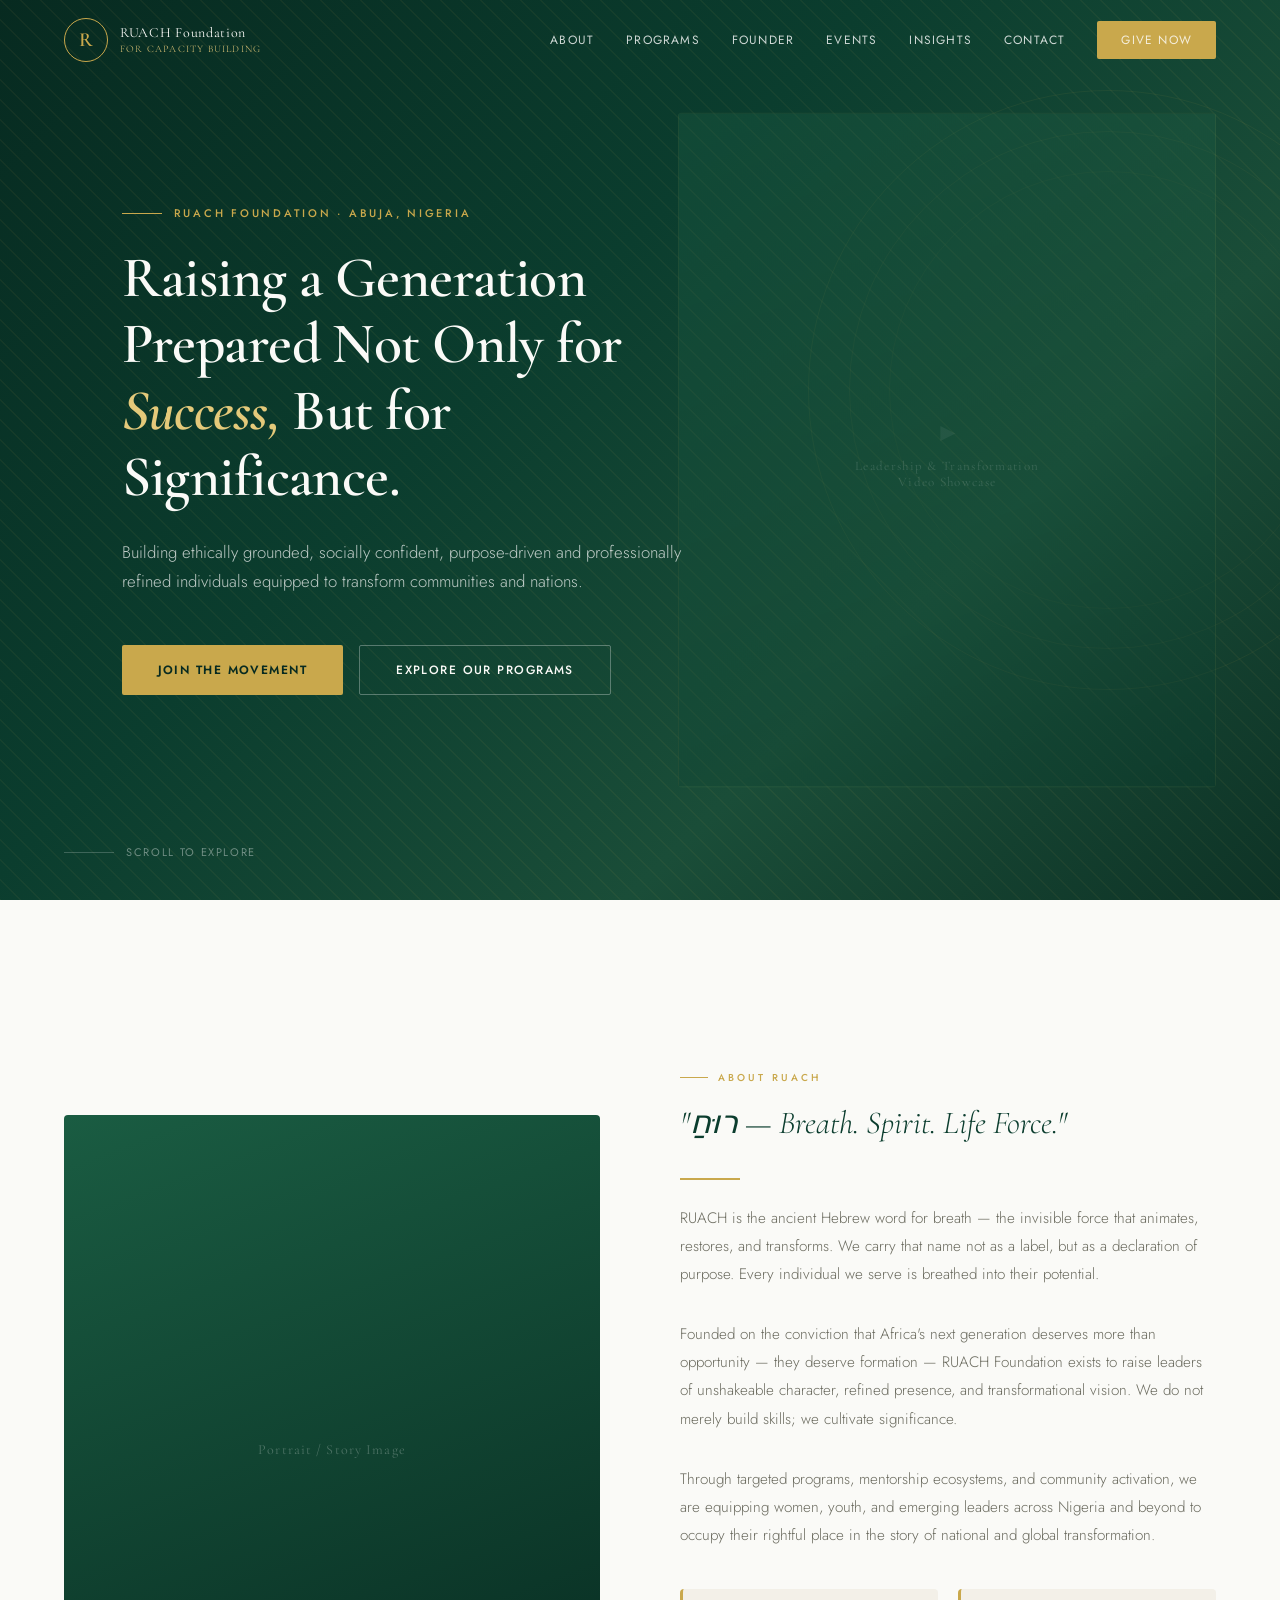
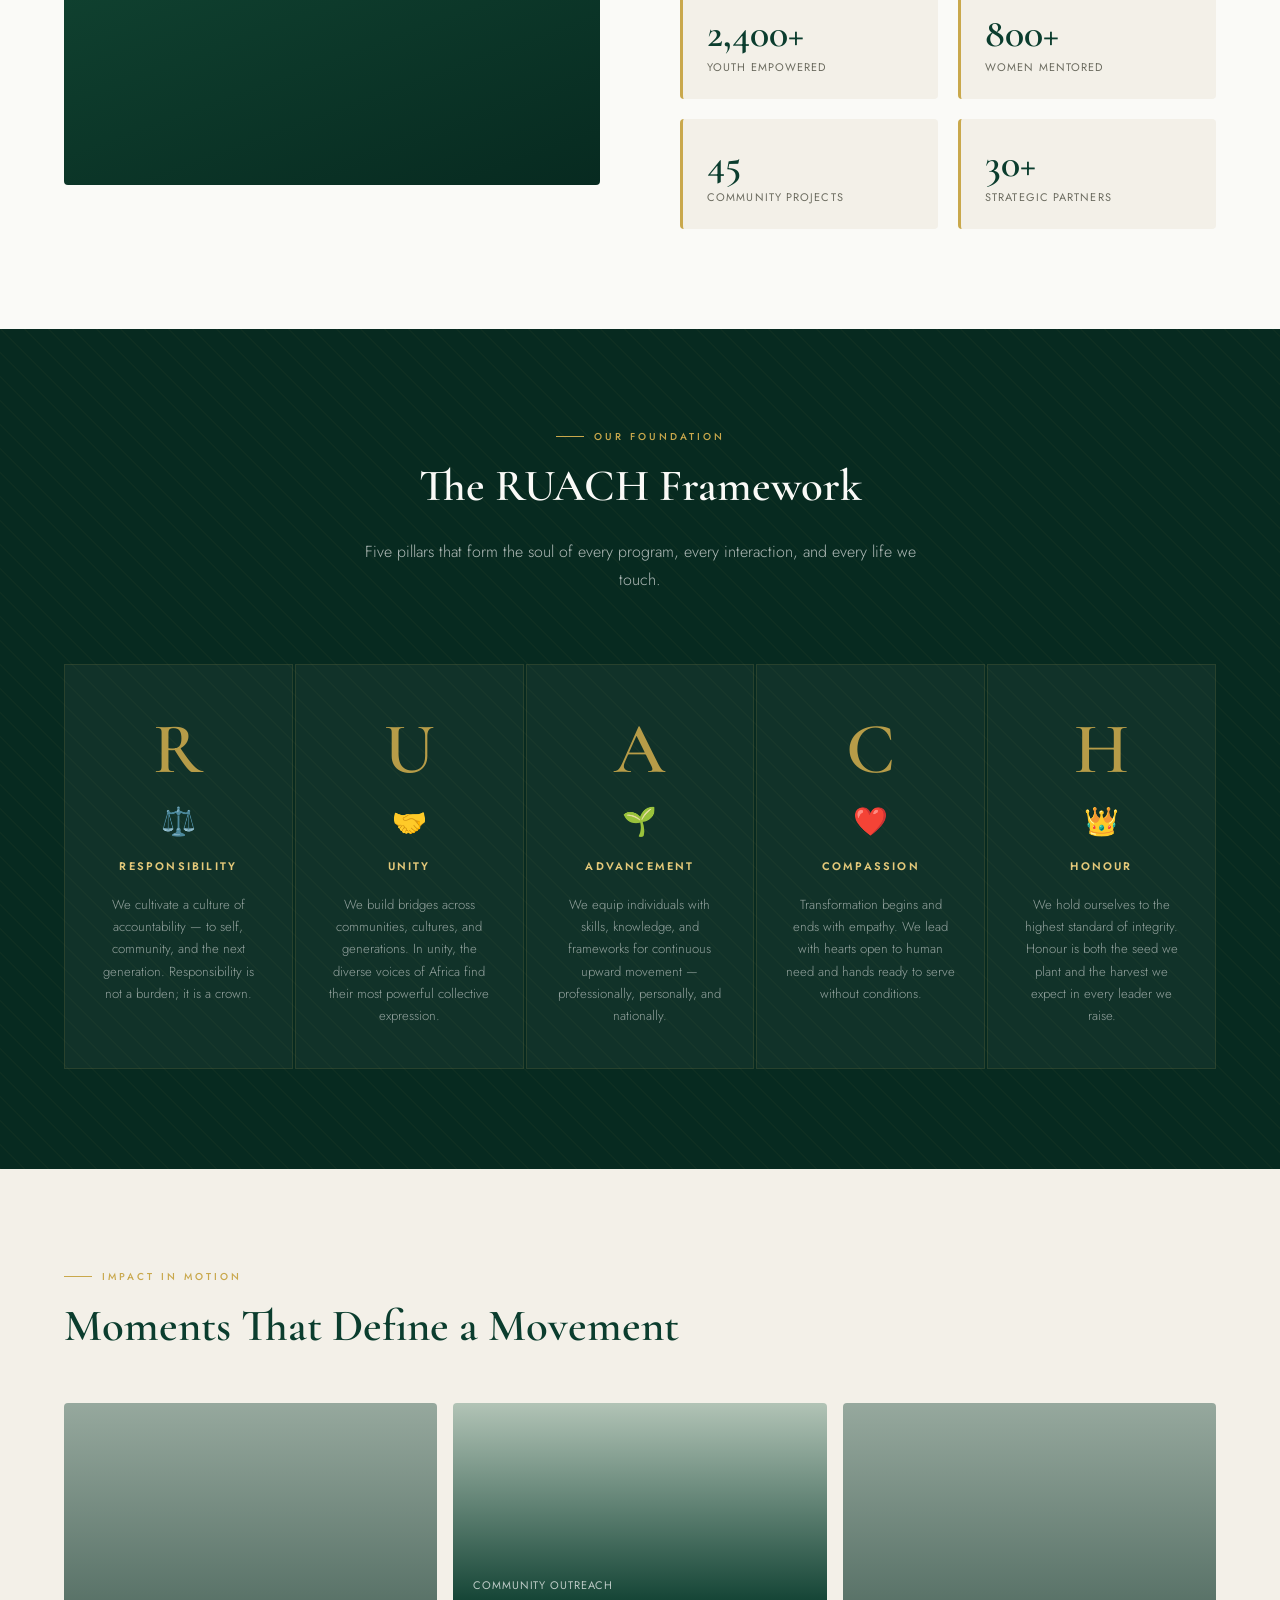
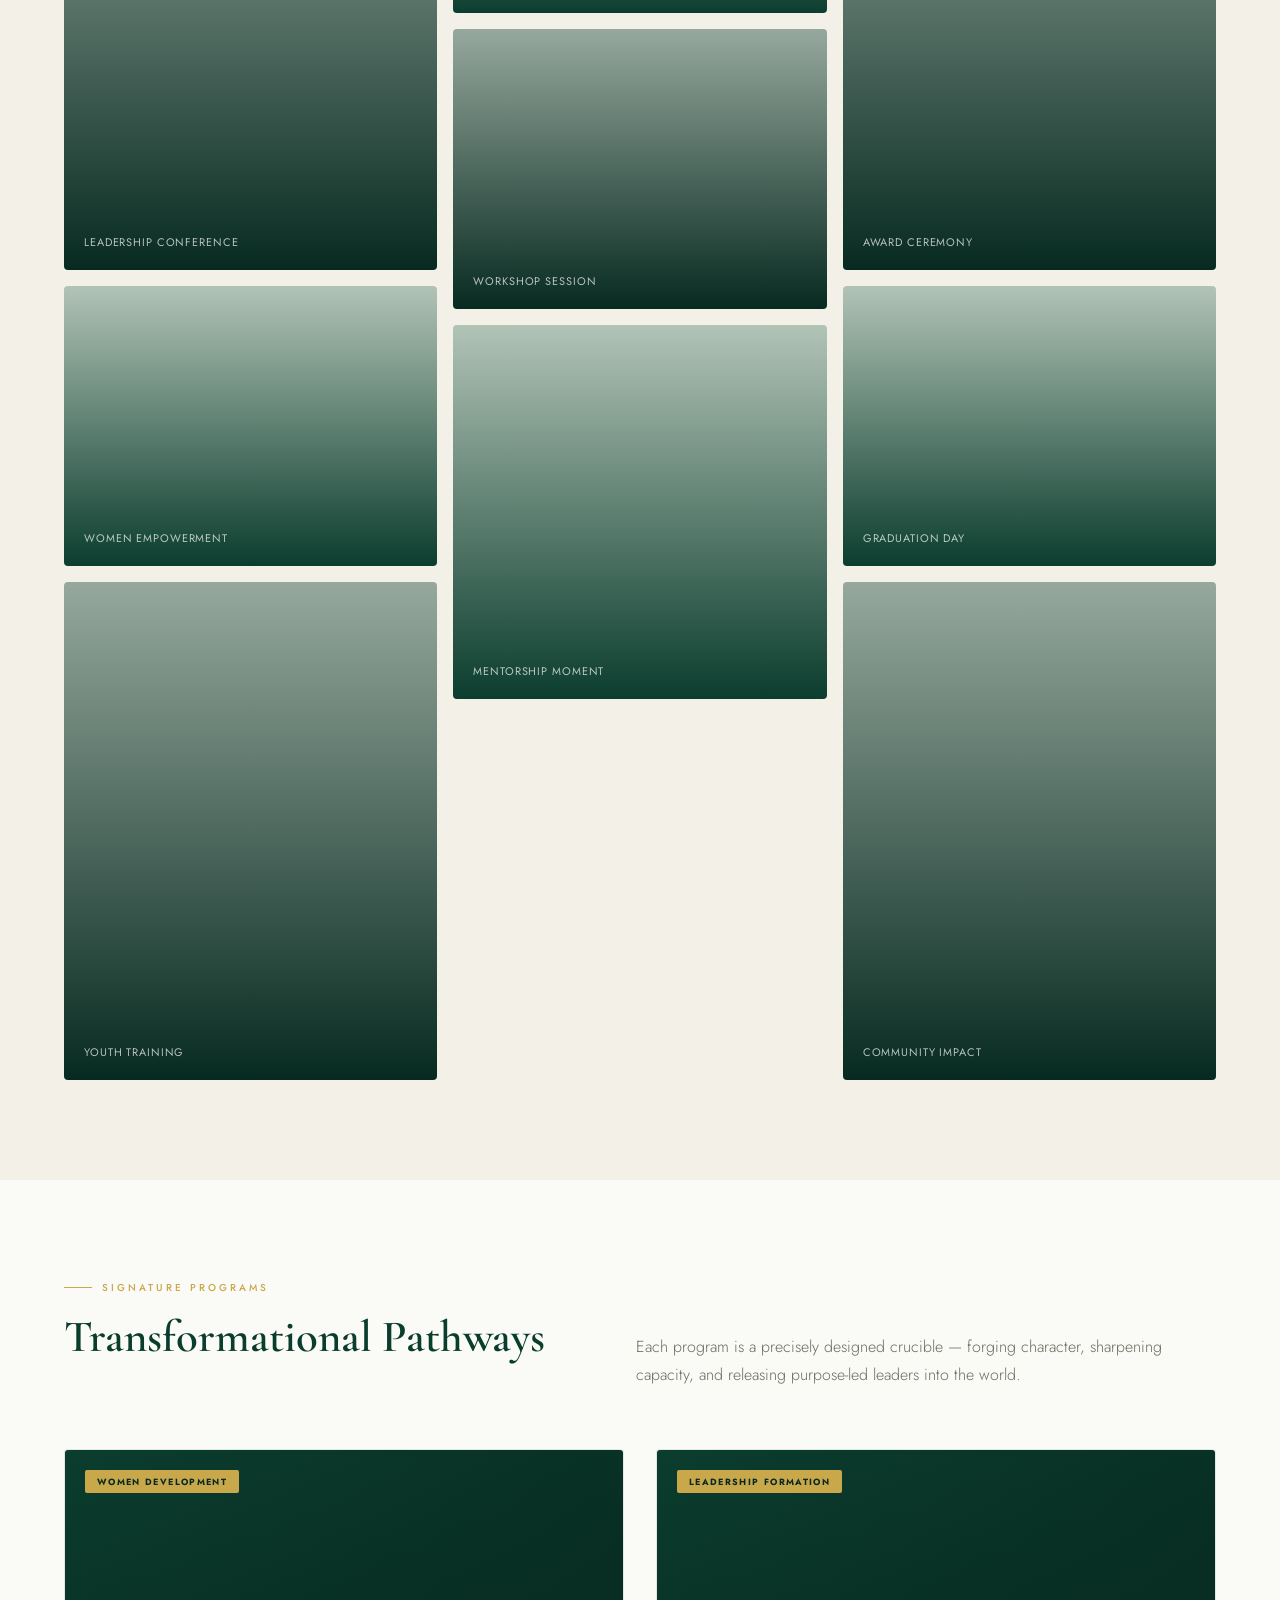
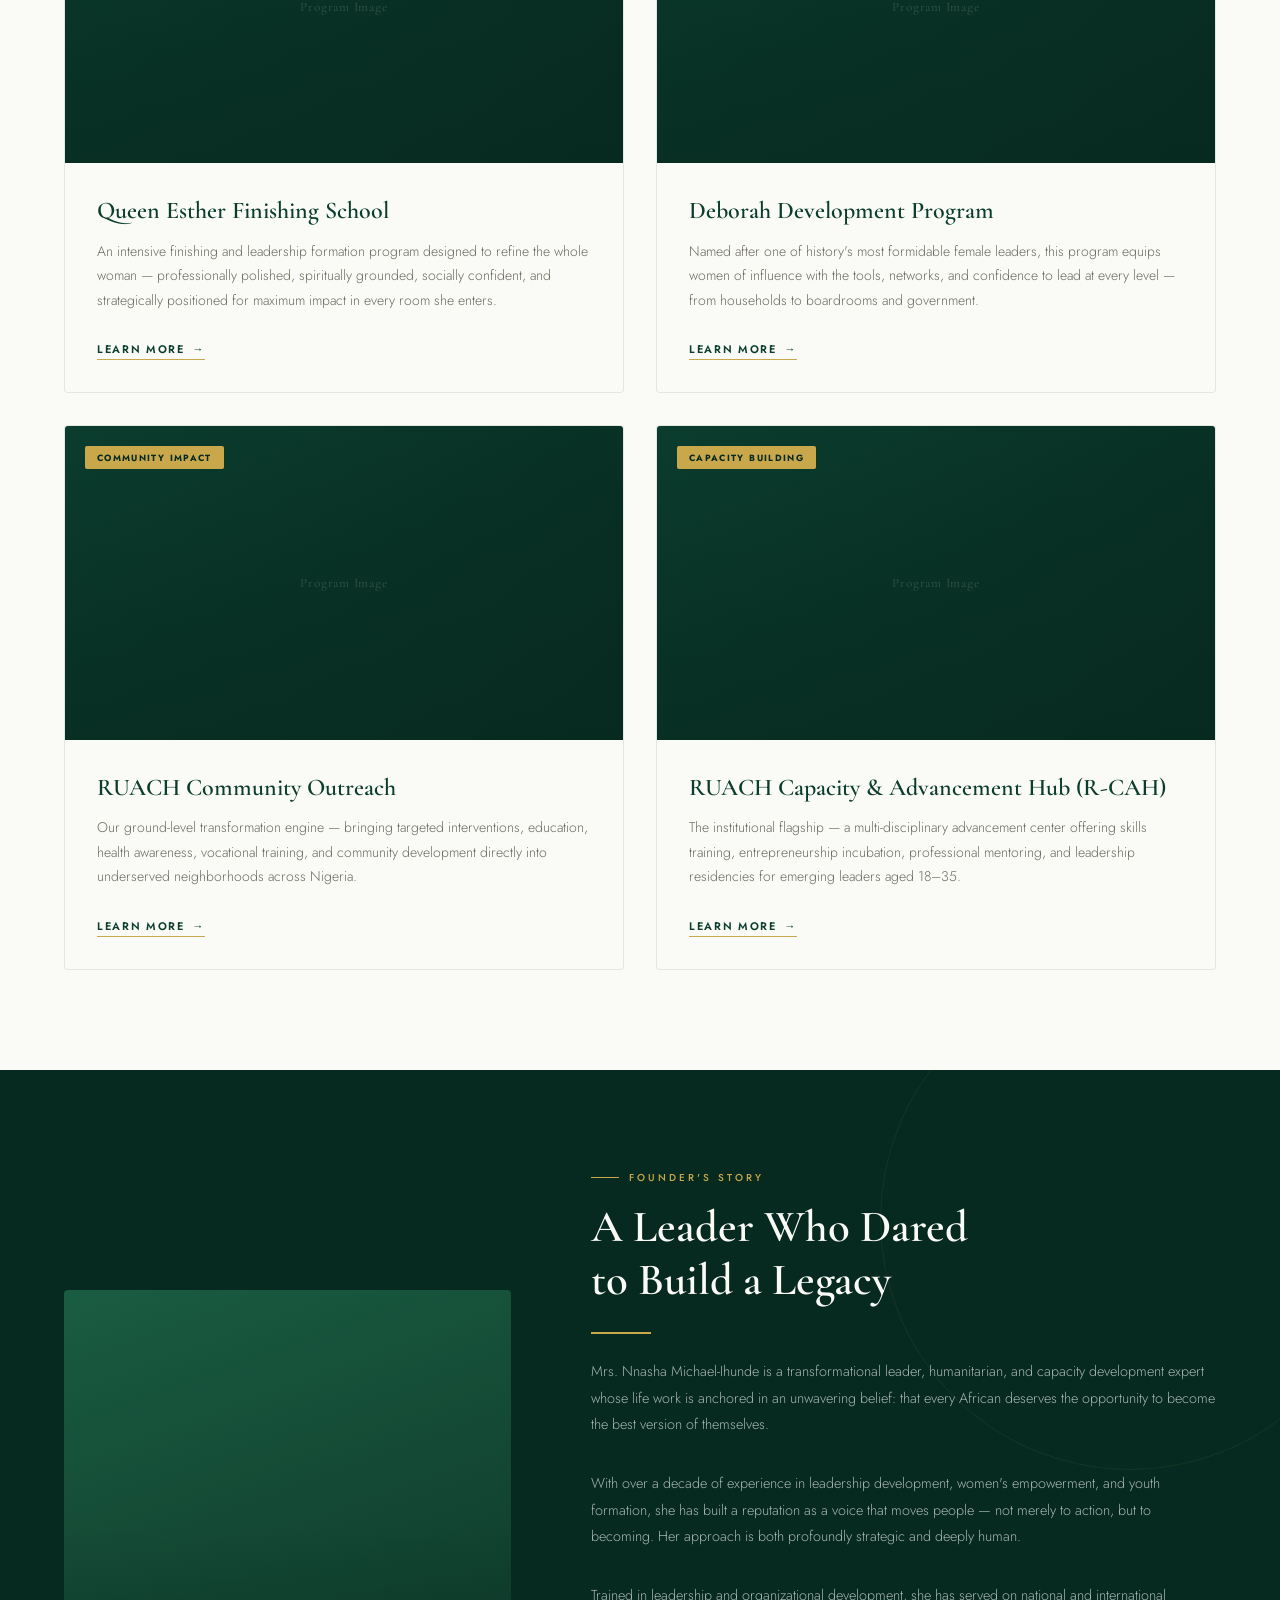
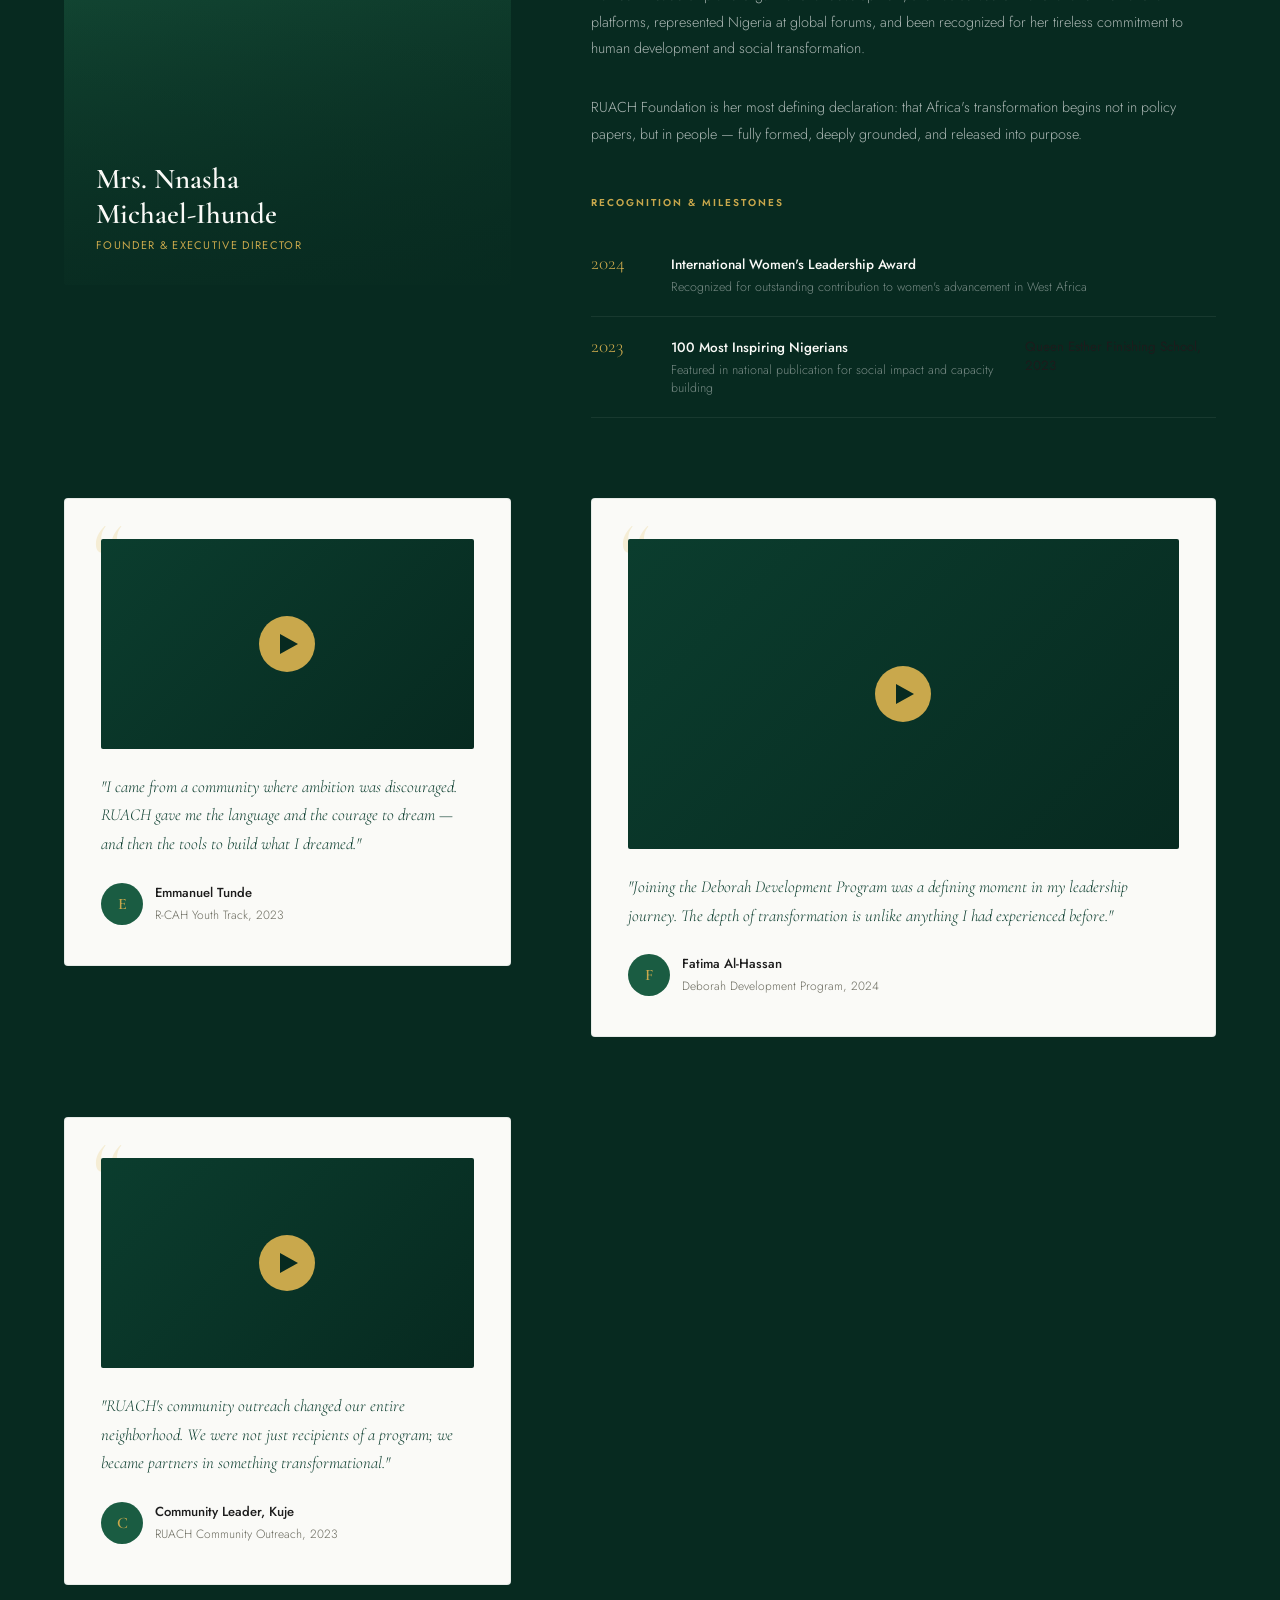
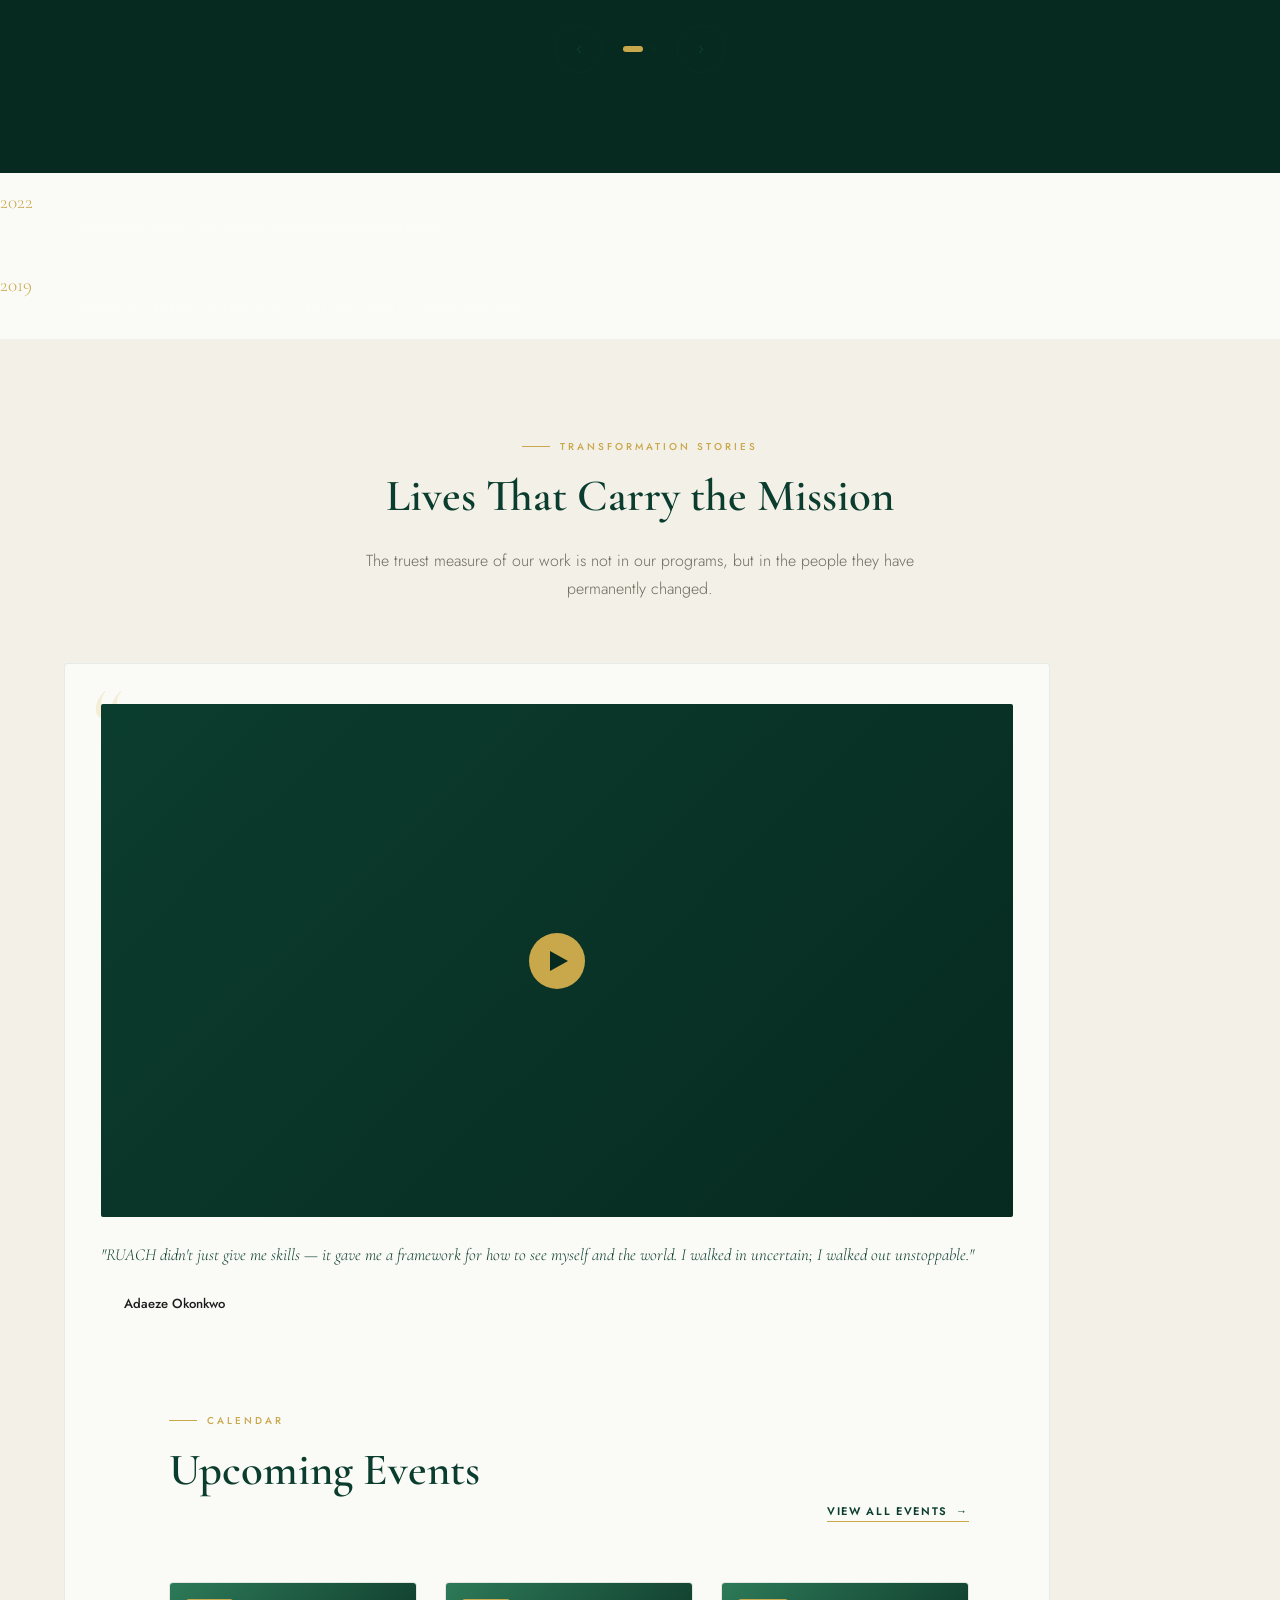
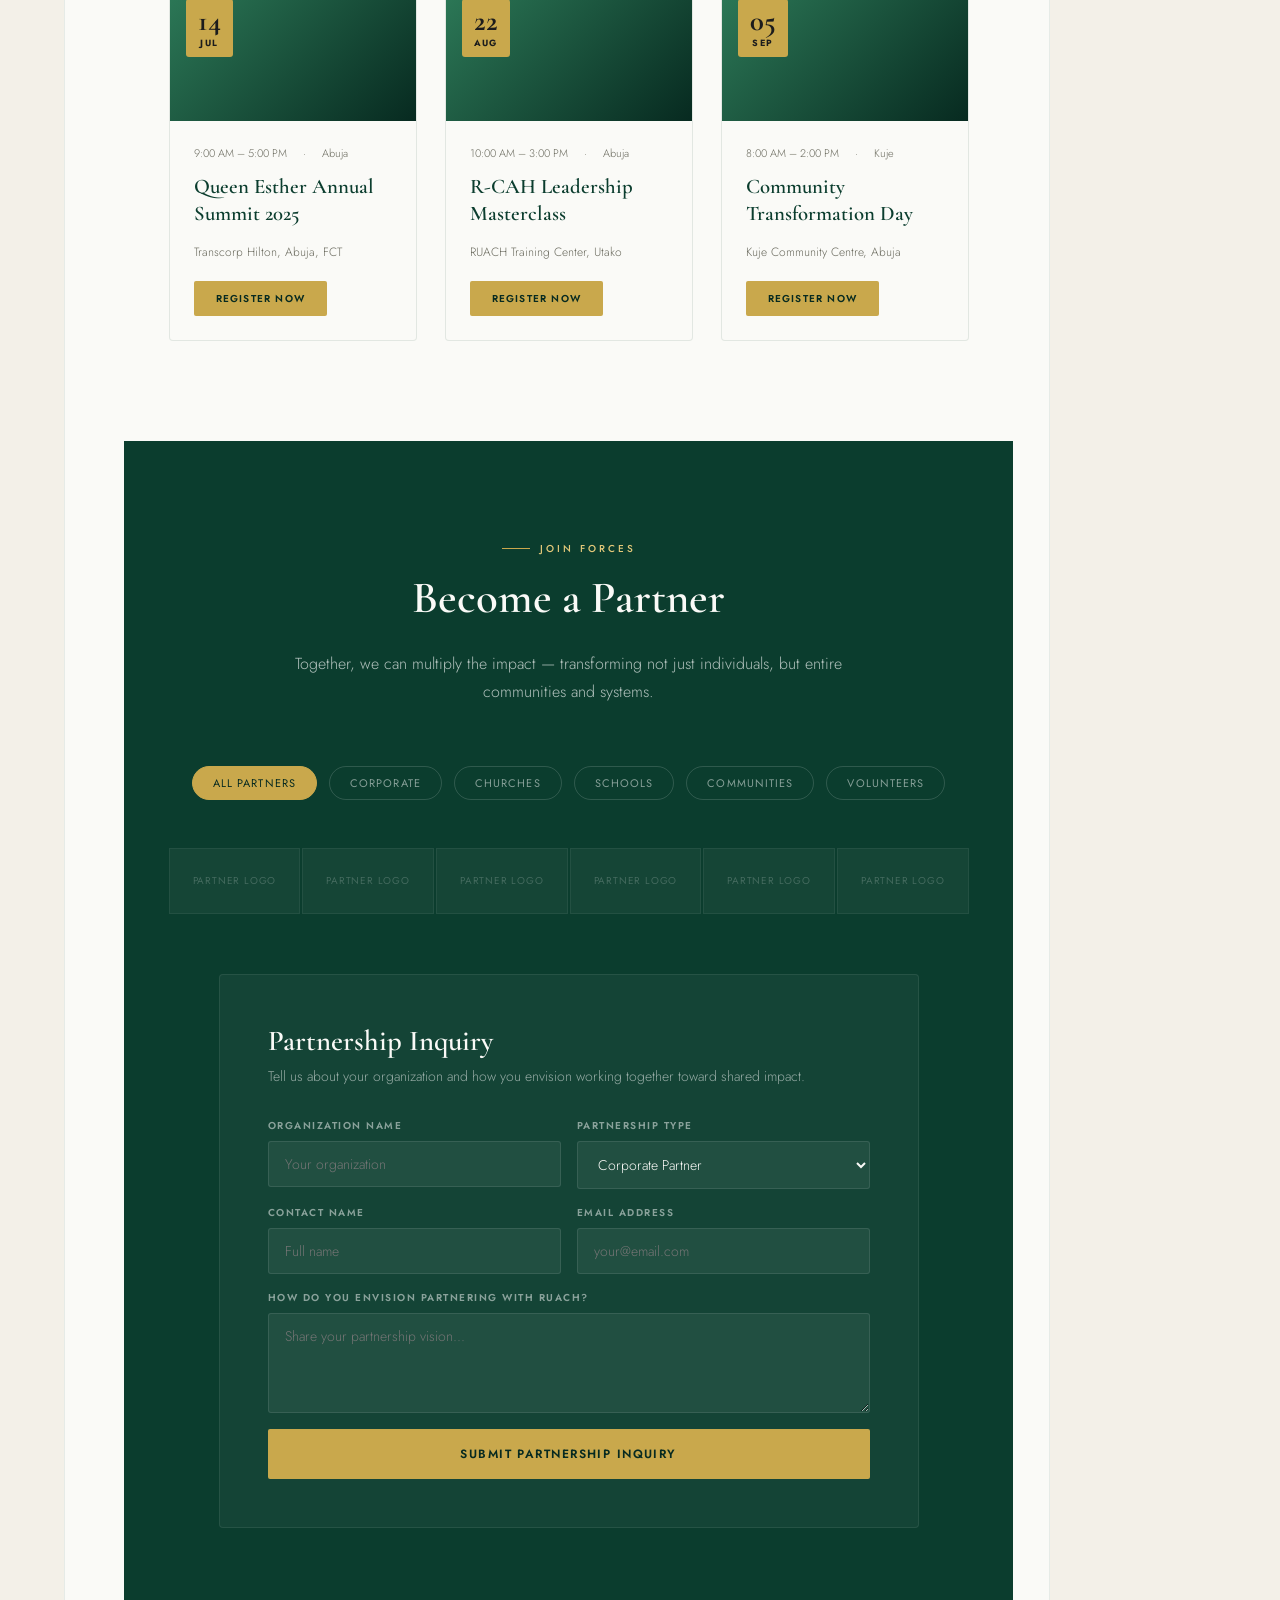
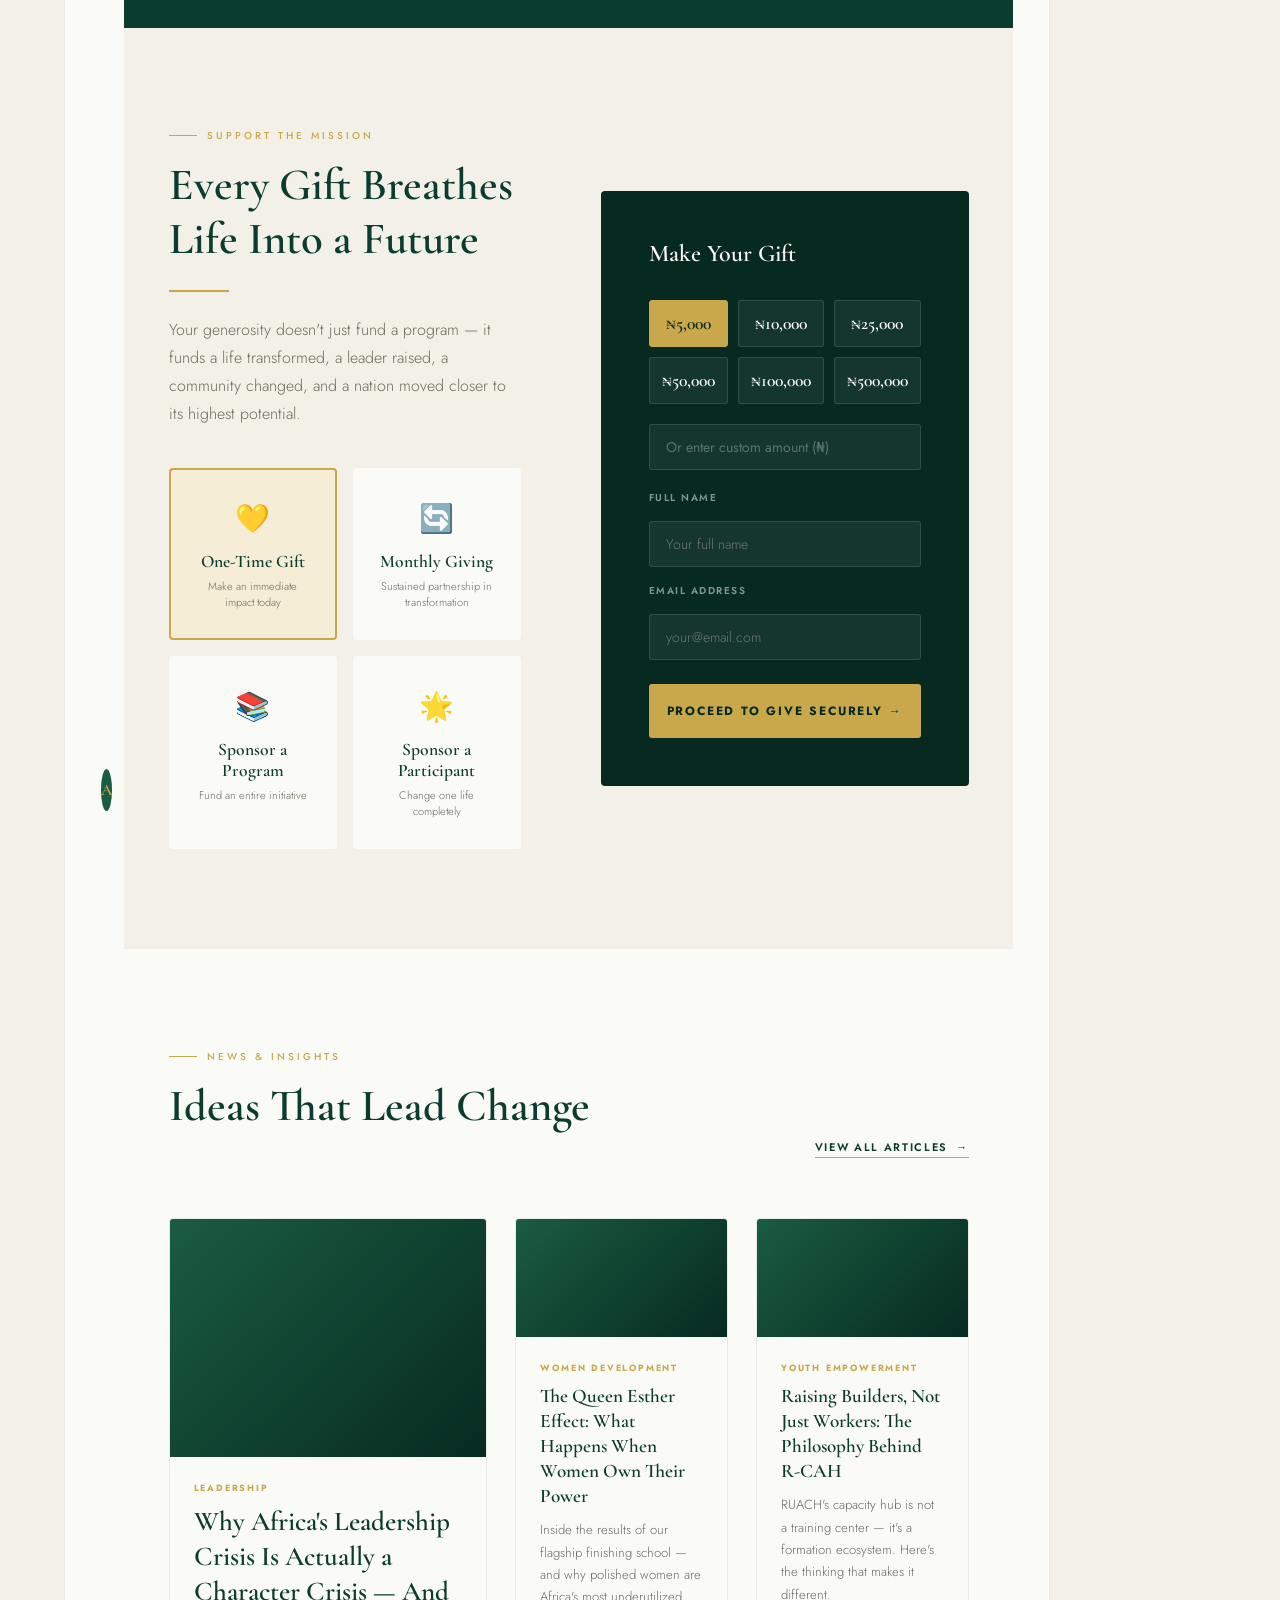
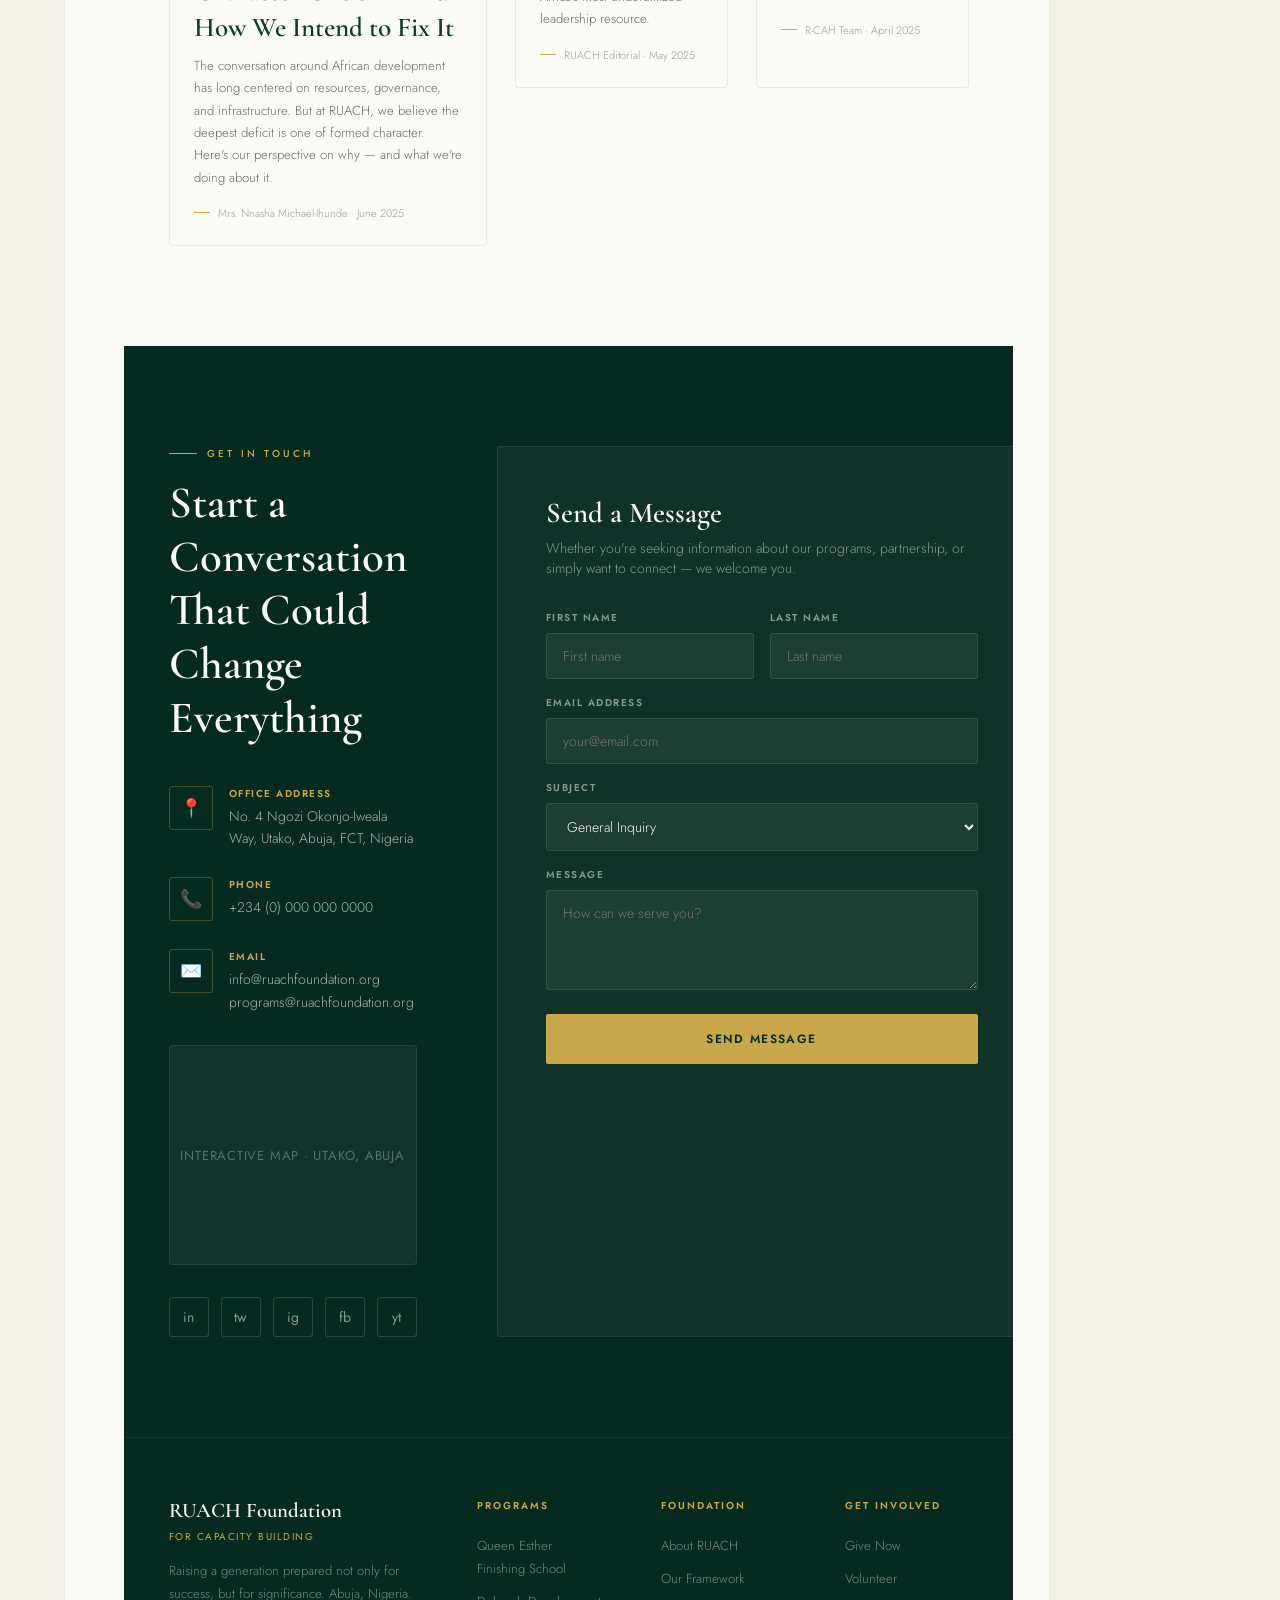
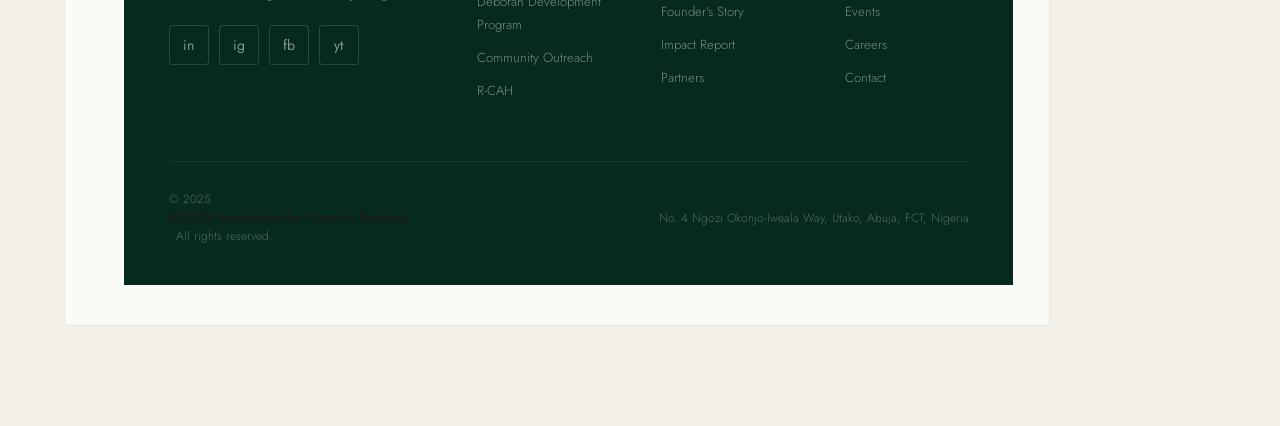
==== index.html @ d00e0398 "UPDAupdateE" ====
<!DOCTYPE html>
<html lang="en">
<head>
<meta charset="UTF-8">
<meta name="viewport" content="width=device-width, initial-scale=1.0">
<title>RUACH Foundation for Capacity Building</title>
<link rel="preconnect" href="https://fonts.googleapis.com">
<link rel="preconnect" href="https://fonts.gstatic.com" crossorigin>
<link href="https://fonts.googleapis.com/css2?family=Cormorant+Garamond:ital,wght@0,300;0,400;0,500;0,600;1,300;1,400&family=Jost:wght@300;400;500;600&family=Playfair+Display:ital,wght@0,700;1,400&display=swap" rel="stylesheet">
<style>
*,*::before,*::after{box-sizing:border-box;margin:0;padding:0}
:root{
--emerald:#0B3D2E;
--emerald-deep:#072A20;
--emerald-mid:#1A5C42;
--emerald-light:#2D7A58;
--gold:#C9A84C;
--gold-light:#E4C97A;
--gold-pale:#F5EDD5;
--ivory:#FAFAF7;
--ivory-warm:#F3F0E8;
--charcoal:#1C1C1C;
--text-muted:#6B6B5F;
--text-light:#9E9E8F;
--serif:'Cormorant Garamond',Georgia,serif;
--sans:'Jost','Helvetica Neue',sans-serif;
--display:'Playfair Display',Georgia,serif;
}
html{scroll-behavior:smooth;font-size:16px}
body{font-family:var(--sans);color:var(--charcoal);background:var(--ivory);overflow-x:hidden}
img{max-width:100%;display:block}
a{text-decoration:none;color:inherit}

/* NAV */
nav{position:fixed;top:0;left:0;right:0;z-index:1000;padding:0 5%;display:flex;align-items:center;justify-content:space-between;height:80px;transition:all 0.4s ease}
nav.scrolled{background:rgba(7,42,32,0.97);backdrop-filter:blur(12px);box-shadow:0 2px 40px rgba(0,0,0,0.3)}
.nav-logo{display:flex;align-items:center;gap:12px}
.nav-logo-mark{width:44px;height:44px;border-radius:50%;border:1.5px solid var(--gold);display:flex;align-items:center;justify-content:center;font-family:var(--serif);font-size:20px;font-weight:600;color:var(--gold)}
.nav-logo-text{font-family:var(--serif);font-size:14px;color:var(--ivory);letter-spacing:0.05em;line-height:1.3}
.nav-logo-text span{display:block;font-size:10px;font-weight:300;color:var(--gold-light);letter-spacing:0.12em;text-transform:uppercase}
.nav-links{display:flex;align-items:center;gap:32px}
.nav-links a{font-size:12px;font-weight:400;color:rgba(255,255,255,0.8);letter-spacing:0.1em;text-transform:uppercase;transition:color 0.3s}
.nav-links a:hover{color:var(--gold)}
.nav-cta{background:var(--gold);color:var(--emerald-deep);font-family:var(--sans);font-size:11px;font-weight:600;letter-spacing:0.12em;text-transform:uppercase;padding:10px 24px;border-radius:2px;transition:all 0.3s}
.nav-cta:hover{background:var(--gold-light);transform:translateY(-1px)}
.nav-hamburger{display:none;flex-direction:column;gap:5px;cursor:pointer;padding:4px}
.nav-hamburger span{display:block;width:24px;height:1.5px;background:var(--ivory);transition:all 0.3s}

/* HERO */
#hero{position:relative;height:100vh;min-height:700px;display:flex;align-items:center;overflow:hidden}
.hero-bg{position:absolute;inset:0;background:linear-gradient(135deg,var(--emerald-deep) 0%,var(--emerald) 40%,#1a4d38 70%,#0e3326 100%)}
.hero-pattern{position:absolute;inset:0;opacity:0.06;background-image:repeating-linear-gradient(45deg,var(--gold) 0,var(--gold) 1px,transparent 0,transparent 50%);background-size:20px 20px}
.hero-orb{position:absolute;right:-10%;top:10%;width:600px;height:600px;border-radius:50%;border:1px solid rgba(201,168,76,0.12);opacity:0.6}
.hero-orb::before{content:'';position:absolute;inset:40px;border-radius:50%;border:1px solid rgba(201,168,76,0.1)}
.hero-orb::after{content:'';position:absolute;inset:80px;border-radius:50%;border:1px solid rgba(201,168,76,0.08)}
.hero-img-frame{position:absolute;right:5%;top:50%;transform:translateY(-50%);width:42%;max-width:560px;height:75vh;border-radius:4px;overflow:hidden;opacity:0.5}
.hero-img-frame .img-placeholder{width:100%;height:100%;background:linear-gradient(160deg,rgba(45,122,88,0.4) 0%,rgba(11,61,46,0.6) 100%);display:flex;flex-direction:column;align-items:center;justify-content:center;color:rgba(255,255,255,0.3);font-family:var(--serif);font-size:13px;letter-spacing:0.1em;text-align:center;gap:8px;border:1px solid rgba(201,168,76,0.15)}
.hero-img-frame .img-placeholder::before{content:'▶';font-size:32px;opacity:0.4}
.hero-content{position:relative;z-index:2;padding:0 5%;max-width:700px}
.hero-eyebrow{font-family:var(--sans);font-size:11px;font-weight:500;letter-spacing:0.25em;text-transform:uppercase;color:var(--gold);margin-bottom:24px;display:flex;align-items:center;gap:12px}
.hero-eyebrow::before{content:'';display:block;width:40px;height:1px;background:var(--gold)}
.hero-headline{font-family:var(--serif);font-size:clamp(2.4rem,4.5vw,4rem);font-weight:600;line-height:1.15;color:var(--ivory);margin-bottom:28px;letter-spacing:-0.01em}
.hero-headline em{font-style:italic;color:var(--gold-light)}
.hero-sub{font-family:var(--sans);font-size:clamp(0.875rem,1.4vw,1.05rem);font-weight:300;line-height:1.75;color:rgba(255,255,255,0.72);margin-bottom:48px;max-width:560px}
.hero-actions{display:flex;gap:16px;flex-wrap:wrap}
.btn-primary{background:var(--gold);color:var(--emerald-deep);font-family:var(--sans);font-size:12px;font-weight:600;letter-spacing:0.12em;text-transform:uppercase;padding:16px 36px;border-radius:2px;transition:all 0.3s;border:none;cursor:pointer;display:inline-block}
.btn-primary:hover{background:var(--gold-light);transform:translateY(-2px);box-shadow:0 8px 32px rgba(201,168,76,0.3)}
.btn-outline{background:transparent;color:var(--ivory);font-family:var(--sans);font-size:12px;font-weight:500;letter-spacing:0.12em;text-transform:uppercase;padding:15px 36px;border-radius:2px;border:1px solid rgba(255,255,255,0.3);cursor:pointer;display:inline-block;transition:all 0.3s}
.btn-outline:hover{border-color:var(--gold);color:var(--gold);transform:translateY(-2px)}
.hero-scroll{position:absolute;bottom:40px;left:5%;display:flex;align-items:center;gap:12px;font-size:11px;font-weight:400;letter-spacing:0.15em;text-transform:uppercase;color:rgba(255,255,255,0.4)}
.hero-scroll-line{width:50px;height:1px;background:rgba(255,255,255,0.2);position:relative;overflow:hidden}
.hero-scroll-line::after{content:'';position:absolute;left:-100%;top:0;width:100%;height:100%;background:var(--gold);animation:scrollLine 2s ease-in-out infinite}
@keyframes scrollLine{0%{left:-100%}100%{left:100%}}

/* SECTION COMMONS */
section{padding:100px 5%}
.section-eyebrow{font-family:var(--sans);font-size:10px;font-weight:500;letter-spacing:0.3em;text-transform:uppercase;color:var(--gold);margin-bottom:16px;display:flex;align-items:center;gap:10px}
.section-eyebrow::before{content:'';display:block;width:28px;height:1px;background:var(--gold)}
.section-title{font-family:var(--serif);font-size:clamp(2rem,3.5vw,3.2rem);font-weight:600;line-height:1.2;color:var(--emerald);margin-bottom:24px}
.section-title.light{color:var(--ivory)}
.section-subtitle{font-family:var(--sans);font-size:1rem;font-weight:300;line-height:1.75;color:var(--text-muted);max-width:580px}
.section-subtitle.light{color:rgba(255,255,255,0.68)}
.gold-divider{display:block;width:60px;height:2px;background:var(--gold);margin:24px 0}

/* ABOUT */
#about{background:var(--ivory)}
.about-grid{display:grid;grid-template-columns:1fr 1fr;gap:80px;align-items:center;margin-top:70px}
.about-img-wrap{position:relative}
.about-img{width:100%;aspect-ratio:4/5;background:linear-gradient(160deg,var(--emerald-mid) 0%,var(--emerald-deep) 100%);border-radius:4px;display:flex;align-items:center;justify-content:center;color:rgba(255,255,255,0.25);font-family:var(--serif);font-size:14px;letter-spacing:0.08em;text-align:center}
.about-accent{position:absolute;bottom:-24px;right:-24px;width:200px;height:200px;border:1px solid rgba(201,168,76,0.3);border-radius:4px;z-index:-1}
.about-accent2{position:absolute;top:-16px;left:-16px;width:120px;height:120px;background:var(--gold-pale);border-radius:4px;z-index:-1}
.about-content .ruach-meaning{font-family:var(--serif);font-size:clamp(1.6rem,2.5vw,2rem);font-style:italic;font-weight:300;color:var(--emerald);line-height:1.4;margin-bottom:32px}
.about-body{font-family:var(--sans);font-size:0.95rem;font-weight:300;line-height:1.85;color:var(--text-muted);margin-bottom:32px}
.stats-grid{display:grid;grid-template-columns:repeat(2,1fr);gap:20px;margin-top:40px}
.stat-card{padding:24px;background:var(--ivory-warm);border-radius:4px;border-left:3px solid var(--gold)}
.stat-number{font-family:var(--serif);font-size:2.5rem;font-weight:600;color:var(--emerald);line-height:1}
.stat-label{font-family:var(--sans);font-size:11px;font-weight:400;letter-spacing:0.1em;text-transform:uppercase;color:var(--text-muted);margin-top:6px}

/* FRAMEWORK */
#framework{background:var(--emerald-deep);overflow:hidden;position:relative}
#framework::before{content:'';position:absolute;inset:0;background-image:repeating-linear-gradient(45deg,rgba(201,168,76,0.03) 0,rgba(201,168,76,0.03) 1px,transparent 0,transparent 50%);background-size:24px 24px}
.framework-header{text-align:center;margin-bottom:70px}
.framework-header .section-title{color:var(--ivory)}
.framework-grid{display:grid;grid-template-columns:repeat(5,1fr);gap:2px}
.framework-card{background:rgba(255,255,255,0.04);border:1px solid rgba(201,168,76,0.12);padding:48px 28px 40px;text-align:center;transition:all 0.4s ease;cursor:default;position:relative;overflow:hidden}
.framework-card::after{content:'';position:absolute;bottom:0;left:0;right:0;height:3px;background:var(--gold);transform:scaleX(0);transition:transform 0.4s ease}
.framework-card:hover{background:rgba(201,168,76,0.08);border-color:rgba(201,168,76,0.3);transform:translateY(-8px)}
.framework-card:hover::after{transform:scaleX(1)}
.framework-letter{font-family:var(--serif);font-size:4.5rem;font-weight:600;color:var(--gold);line-height:1;margin-bottom:16px;opacity:0.9}
.framework-word{font-family:var(--sans);font-size:11px;font-weight:600;letter-spacing:0.2em;text-transform:uppercase;color:var(--gold-light);margin-bottom:20px}
.framework-icon{font-size:28px;margin-bottom:16px;display:block}
.framework-desc{font-family:var(--sans);font-size:0.82rem;font-weight:300;line-height:1.7;color:rgba(255,255,255,0.55)}

/* GALLERY */
#gallery{background:var(--ivory-warm)}
.gallery-header{margin-bottom:50px}
.masonry{columns:3;gap:16px}
.masonry-item{break-inside:avoid;margin-bottom:16px;border-radius:4px;overflow:hidden;position:relative;cursor:pointer}
.masonry-item .img-ph{width:100%;background:var(--emerald-mid);display:flex;align-items:flex-end;padding:20px;transition:all 0.4s ease}
.masonry-item:nth-child(3n+1) .img-ph{aspect-ratio:4/5}
.masonry-item:nth-child(3n+2) .img-ph{aspect-ratio:4/3}
.masonry-item:nth-child(3n+3) .img-ph{aspect-ratio:3/4}
.masonry-item:nth-child(4) .img-ph{aspect-ratio:16/9}
.masonry-item:nth-child(6) .img-ph{aspect-ratio:1/1}
.masonry-item .img-ph{background:linear-gradient(180deg,rgba(11,61,46,0.4) 0%,var(--emerald-deep) 100%)}
.masonry-item:nth-child(even) .img-ph{background:linear-gradient(180deg,rgba(26,92,66,0.3) 0%,var(--emerald) 100%)}
.masonry-label{font-family:var(--sans);font-size:11px;font-weight:400;letter-spacing:0.08em;color:rgba(255,255,255,0.7);text-transform:uppercase}
.masonry-item:hover .img-ph{filter:brightness(1.1)}

/* PROGRAMS */
#programs{background:var(--ivory)}
.programs-intro{display:flex;justify-content:space-between;align-items:flex-end;margin-bottom:60px;gap:40px}
.programs-grid{display:grid;grid-template-columns:repeat(2,1fr);gap:32px}
.program-card{border:1px solid rgba(11,61,46,0.1);border-radius:4px;overflow:hidden;transition:all 0.4s ease;background:var(--ivory)}
.program-card:hover{transform:translateY(-6px);box-shadow:0 20px 60px rgba(11,61,46,0.12);border-color:var(--gold)}
.program-img{width:100%;aspect-ratio:16/9;background:linear-gradient(135deg,var(--emerald) 0%,var(--emerald-deep) 100%);display:flex;align-items:center;justify-content:center;color:rgba(255,255,255,0.25);font-family:var(--serif);font-size:13px;letter-spacing:0.06em;position:relative;overflow:hidden}
.program-img::after{content:'';position:absolute;inset:0;background:linear-gradient(to top,rgba(7,42,32,0.6),transparent)}
.program-tag{position:absolute;top:20px;left:20px;background:var(--gold);color:var(--emerald-deep);font-family:var(--sans);font-size:9px;font-weight:700;letter-spacing:0.15em;text-transform:uppercase;padding:5px 12px;border-radius:2px;z-index:2}
.program-body{padding:32px}
.program-title{font-family:var(--serif);font-size:1.5rem;font-weight:600;color:var(--emerald);margin-bottom:12px;line-height:1.3}
.program-desc{font-family:var(--sans);font-size:0.875rem;font-weight:300;line-height:1.75;color:var(--text-muted);margin-bottom:24px}
.btn-text{font-family:var(--sans);font-size:11px;font-weight:600;letter-spacing:0.15em;text-transform:uppercase;color:var(--emerald);border-bottom:1px solid var(--gold);padding-bottom:2px;transition:all 0.3s;display:inline-flex;align-items:center;gap:8px;cursor:pointer}
.btn-text:hover{color:var(--gold);gap:12px}
.btn-text::after{content:'→'}

/* FOUNDER */
#founder{background:var(--emerald-deep);position:relative;overflow:hidden}
#founder::before{content:'';position:absolute;top:-100px;right:-100px;width:500px;height:500px;border-radius:50%;border:1px solid rgba(201,168,76,0.08)}
.founder-grid{display:grid;grid-template-columns:1fr 1.4fr;gap:80px;align-items:start;position:relative;z-index:2}
.founder-portrait-wrap{position:sticky;top:120px}
.founder-portrait{width:100%;aspect-ratio:3/4;background:linear-gradient(160deg,var(--emerald-mid) 0%,#0a2d21 100%);border-radius:4px;display:flex;align-items:flex-end;padding:32px;position:relative;overflow:hidden}
.founder-portrait::before{content:'';position:absolute;inset:0;background:linear-gradient(to top,rgba(7,42,32,0.8) 0%,transparent 60%)}
.founder-name-badge{position:relative;z-index:2}
.founder-name-badge h3{font-family:var(--serif);font-size:1.8rem;font-weight:600;color:var(--ivory);line-height:1.2}
.founder-name-badge p{font-family:var(--sans);font-size:11px;font-weight:400;letter-spacing:0.12em;text-transform:uppercase;color:var(--gold);margin-top:6px}
.founder-content .section-eyebrow{justify-content:flex-start}
.founder-content .section-title{color:var(--ivory);margin-bottom:8px}
.founder-bio{font-family:var(--sans);font-size:0.9rem;font-weight:300;line-height:1.85;color:rgba(255,255,255,0.65);margin-bottom:32px}
.award-timeline{margin-top:48px}
.award-title{font-family:var(--sans);font-size:10px;font-weight:600;letter-spacing:0.2em;text-transform:uppercase;color:var(--gold);margin-bottom:24px}
.award-item{display:flex;gap:20px;padding:20px 0;border-bottom:1px solid rgba(255,255,255,0.07);align-items:flex-start}
.award-year{font-family:var(--serif);font-size:1.2rem;font-weight:300;color:var(--gold);min-width:60px;line-height:1}
.award-info h4{font-family:var(--sans);font-size:0.85rem;font-weight:500;color:var(--ivory);margin-bottom:4px}
.award-info p{font-family:var(--sans);font-size:0.78rem;font-weight:300;color:rgba(255,255,255,0.45)}

/* TESTIMONIALS */
#testimonials{background:var(--ivory-warm);overflow:hidden}
.testimonials-header{text-align:center;margin-bottom:60px}
.testimonials-header .section-subtitle{margin:0 auto}
.carousel-wrapper{overflow:hidden;position:relative}
.carousel-track{display:flex;gap:32px;transition:transform 0.6s cubic-bezier(0.4,0,0.2,1)}
.testi-card{flex:0 0 calc(33.333% - 22px);background:var(--ivory);border:1px solid rgba(11,61,46,0.08);border-radius:4px;padding:40px 36px;position:relative}
.testi-card::before{content:'\201C';font-family:var(--serif);font-size:6rem;font-weight:600;color:var(--gold-pale);position:absolute;top:10px;left:28px;line-height:1}
.testi-video-ph{width:100%;aspect-ratio:16/9;background:linear-gradient(135deg,var(--emerald) 0%,var(--emerald-deep) 100%);border-radius:2px;margin-bottom:24px;display:flex;align-items:center;justify-content:center;cursor:pointer;position:relative;overflow:hidden}
.play-btn{width:56px;height:56px;background:var(--gold);border-radius:50%;display:flex;align-items:center;justify-content:center;transition:transform 0.3s}
.play-btn::after{content:'';border-left:18px solid var(--emerald-deep);border-top:10px solid transparent;border-bottom:10px solid transparent;margin-left:4px}
.testi-video-ph:hover .play-btn{transform:scale(1.1)}
.testi-quote{font-family:var(--serif);font-size:1.05rem;font-style:italic;font-weight:300;line-height:1.7;color:var(--emerald);margin-bottom:24px;position:relative;z-index:1}
.testi-author{display:flex;align-items:center;gap:12px}
.testi-avatar{width:42px;height:42px;border-radius:50%;background:var(--emerald-mid);display:flex;align-items:center;justify-content:center;font-family:var(--serif);font-size:16px;font-weight:600;color:var(--gold)}
.testi-author-info span{display:block;font-family:var(--sans);font-size:0.82rem;font-weight:500;color:var(--charcoal)}
.testi-author-info small{font-family:var(--sans);font-size:0.75rem;font-weight:300;color:var(--text-muted)}
.carousel-controls{display:flex;justify-content:center;align-items:center;gap:20px;margin-top:40px}
.carousel-btn{width:48px;height:48px;border-radius:50%;border:1px solid rgba(11,61,46,0.2);background:transparent;cursor:pointer;display:flex;align-items:center;justify-content:center;font-size:18px;transition:all 0.3s;color:var(--emerald)}
.carousel-btn:hover{background:var(--emerald);color:var(--gold);border-color:var(--emerald)}
.carousel-dots{display:flex;gap:8px}
.carousel-dot{width:6px;height:6px;border-radius:50%;background:rgba(11,61,46,0.2);transition:all 0.3s;cursor:pointer}
.carousel-dot.active{background:var(--gold);width:20px;border-radius:3px}

/* EVENTS */
#events{background:var(--ivory)}
.events-grid{display:grid;grid-template-columns:repeat(3,1fr);gap:28px;margin-top:60px}
.event-card{background:var(--ivory);border:1px solid rgba(11,61,46,0.1);border-radius:4px;overflow:hidden;transition:all 0.3s}
.event-card:hover{transform:translateY(-4px);box-shadow:0 16px 40px rgba(11,61,46,0.1);border-color:var(--gold)}
.event-img{width:100%;aspect-ratio:16/9;background:linear-gradient(135deg,var(--emerald-light) 0%,var(--emerald-deep) 100%);position:relative}
.event-date-badge{position:absolute;top:16px;left:16px;background:var(--gold);color:var(--emerald-deep);border-radius:3px;padding:8px 12px;text-align:center}
.event-date-badge .day{font-family:var(--serif);font-size:1.8rem;font-weight:700;line-height:1;display:block}
.event-date-badge .month{font-family:var(--sans);font-size:9px;font-weight:700;letter-spacing:0.12em;text-transform:uppercase;display:block}
.event-body{padding:24px}
.event-meta{display:flex;align-items:center;gap:16px;margin-bottom:12px}
.event-meta span{font-family:var(--sans);font-size:11px;font-weight:300;color:var(--text-muted)}
.event-name{font-family:var(--serif);font-size:1.3rem;font-weight:600;color:var(--emerald);line-height:1.3;margin-bottom:16px}
.event-venue{font-family:var(--sans);font-size:12px;font-weight:300;color:var(--text-muted);margin-bottom:20px}

/* PARTNERS */
#partners{background:var(--emerald)}
.partners-header{text-align:center;margin-bottom:60px}
.partners-categories{display:flex;justify-content:center;gap:12px;flex-wrap:wrap;margin-bottom:48px}
.partner-cat{font-family:var(--sans);font-size:11px;font-weight:400;letter-spacing:0.1em;text-transform:uppercase;color:rgba(255,255,255,0.5);padding:8px 20px;border:1px solid rgba(255,255,255,0.15);border-radius:20px;cursor:pointer;transition:all 0.3s}
.partner-cat.active,.partner-cat:hover{background:var(--gold);color:var(--emerald-deep);border-color:var(--gold)}
.partners-logos{display:grid;grid-template-columns:repeat(6,1fr);gap:2px;margin-bottom:60px}
.partner-logo-ph{aspect-ratio:2/1;background:rgba(255,255,255,0.04);border:1px solid rgba(255,255,255,0.06);display:flex;align-items:center;justify-content:center;font-family:var(--sans);font-size:10px;font-weight:400;letter-spacing:0.08em;color:rgba(255,255,255,0.2);text-transform:uppercase;transition:all 0.3s;cursor:pointer}
.partner-logo-ph:hover{background:rgba(201,168,76,0.08);border-color:rgba(201,168,76,0.2);color:rgba(201,168,76,0.6)}
.partner-form-wrap{background:rgba(255,255,255,0.04);border:1px solid rgba(255,255,255,0.08);border-radius:4px;padding:48px;max-width:700px;margin:0 auto}
.partner-form-title{font-family:var(--serif);font-size:1.8rem;font-weight:600;color:var(--ivory);margin-bottom:8px}
.partner-form-sub{font-family:var(--sans);font-size:0.875rem;font-weight:300;color:rgba(255,255,255,0.55);margin-bottom:32px}
.form-grid{display:grid;grid-template-columns:1fr 1fr;gap:16px;margin-bottom:16px}
.form-field{display:flex;flex-direction:column;gap:8px}
.form-field label{font-family:var(--sans);font-size:10px;font-weight:600;letter-spacing:0.15em;text-transform:uppercase;color:rgba(255,255,255,0.5)}
.form-field input,.form-field select,.form-field textarea{background:rgba(255,255,255,0.06);border:1px solid rgba(255,255,255,0.1);border-radius:3px;padding:12px 16px;color:var(--ivory);font-family:var(--sans);font-size:0.875rem;font-weight:300;transition:border-color 0.3s;outline:none}
.form-field input:focus,.form-field select:focus,.form-field textarea:focus{border-color:var(--gold)}
.form-field textarea{resize:vertical;min-height:100px}
.form-full{grid-column:1/-1}

/* DONATION */
#donate{background:var(--ivory-warm)}
.donate-inner{display:grid;grid-template-columns:1.2fr 1fr;gap:80px;align-items:center}
.donate-left .section-title{color:var(--emerald)}
.donate-options{display:grid;grid-template-columns:repeat(2,1fr);gap:16px;margin-top:40px}
.donate-option{padding:28px 24px;background:var(--ivory);border:2px solid transparent;border-radius:4px;cursor:pointer;transition:all 0.3s;text-align:center}
.donate-option:hover,.donate-option.active{border-color:var(--gold);background:var(--gold-pale)}
.donate-option-icon{font-size:28px;margin-bottom:12px}
.donate-option-title{font-family:var(--serif);font-size:1.1rem;font-weight:600;color:var(--emerald);margin-bottom:6px}
.donate-option-desc{font-family:var(--sans);font-size:11px;font-weight:300;color:var(--text-muted)}
.donate-form{background:var(--emerald-deep);border-radius:4px;padding:48px}
.donate-form-title{font-family:var(--serif);font-size:1.5rem;font-weight:600;color:var(--ivory);margin-bottom:32px}
.amount-grid{display:grid;grid-template-columns:repeat(3,1fr);gap:10px;margin-bottom:20px}
.amount-btn{background:rgba(255,255,255,0.06);border:1px solid rgba(255,255,255,0.12);border-radius:3px;padding:12px;font-family:var(--serif);font-size:1.1rem;font-weight:600;color:var(--ivory);cursor:pointer;transition:all 0.3s;text-align:center}
.amount-btn:hover,.amount-btn.selected{background:var(--gold);color:var(--emerald-deep);border-color:var(--gold)}
.custom-amount{background:rgba(255,255,255,0.06);border:1px solid rgba(255,255,255,0.12);border-radius:3px;padding:12px 16px;color:var(--ivory);font-family:var(--sans);font-size:0.875rem;width:100%;outline:none;margin-bottom:20px;transition:border-color 0.3s}
.custom-amount:focus{border-color:var(--gold)}
.custom-amount::placeholder{color:rgba(255,255,255,0.3)}
.donate-submit{width:100%;background:var(--gold);color:var(--emerald-deep);font-family:var(--sans);font-size:12px;font-weight:700;letter-spacing:0.15em;text-transform:uppercase;padding:18px;border:none;border-radius:3px;cursor:pointer;transition:all 0.3s;margin-top:8px}
.donate-submit:hover{background:var(--gold-light);transform:translateY(-1px)}

/* NEWS */
#news{background:var(--ivory)}
.news-grid{display:grid;grid-template-columns:1.5fr 1fr 1fr;gap:28px;margin-top:60px}
.news-featured{grid-row:1/3}
.news-card{background:var(--ivory);border:1px solid rgba(11,61,46,0.08);border-radius:4px;overflow:hidden;transition:all 0.3s;cursor:pointer}
.news-card:hover{transform:translateY(-3px);box-shadow:0 12px 40px rgba(11,61,46,0.1);border-color:rgba(201,168,76,0.3)}
.news-img{width:100%;background:linear-gradient(135deg,var(--emerald-mid) 0%,var(--emerald-deep) 100%)}
.news-featured .news-img{aspect-ratio:4/3}
.news-card:not(.news-featured) .news-img{aspect-ratio:16/9}
.news-body{padding:24px}
.news-category{font-family:var(--sans);font-size:9px;font-weight:700;letter-spacing:0.2em;text-transform:uppercase;color:var(--gold);margin-bottom:10px}
.news-title{font-family:var(--serif);font-size:1.2rem;font-weight:600;color:var(--emerald);line-height:1.3;margin-bottom:10px}
.news-featured .news-title{font-size:1.7rem}
.news-excerpt{font-family:var(--sans);font-size:0.82rem;font-weight:300;line-height:1.7;color:var(--text-muted);margin-bottom:16px}
.news-meta{font-family:var(--sans);font-size:11px;font-weight:300;color:var(--text-light);display:flex;align-items:center;gap:8px}
.news-meta::before{content:'';display:block;width:16px;height:1px;background:var(--gold)}

/* CONTACT */
#contact{background:var(--emerald-deep);position:relative;overflow:hidden}
.contact-grid{display:grid;grid-template-columns:1fr 1fr;gap:80px;position:relative;z-index:2}
.contact-info .section-title{color:var(--ivory)}
.contact-details{margin-top:40px;display:flex;flex-direction:column;gap:28px}
.contact-item{display:flex;gap:16px;align-items:flex-start}
.contact-item-icon{width:44px;height:44px;border:1px solid rgba(201,168,76,0.3);border-radius:3px;display:flex;align-items:center;justify-content:center;flex-shrink:0;font-size:18px}
.contact-item-text span{display:block;font-family:var(--sans);font-size:10px;font-weight:600;letter-spacing:0.15em;text-transform:uppercase;color:var(--gold);margin-bottom:4px}
.contact-item-text p{font-family:var(--sans);font-size:0.875rem;font-weight:300;color:rgba(255,255,255,0.65);line-height:1.6}
.map-embed{width:100%;height:220px;background:rgba(255,255,255,0.05);border:1px solid rgba(255,255,255,0.08);border-radius:4px;display:flex;align-items:center;justify-content:center;margin-top:32px;font-family:var(--sans);font-size:13px;color:rgba(255,255,255,0.3);letter-spacing:0.06em;text-transform:uppercase}
.contact-form-wrap{background:rgba(255,255,255,0.04);border:1px solid rgba(255,255,255,0.08);border-radius:4px;padding:48px}
.contact-form-title{font-family:var(--serif);font-size:1.8rem;font-weight:600;color:var(--ivory);margin-bottom:8px}
.contact-form-sub{font-family:var(--sans);font-size:0.875rem;font-weight:300;color:rgba(255,255,255,0.5);margin-bottom:32px}
.social-links{display:flex;gap:12px;margin-top:32px}
.social-link{width:40px;height:40px;border:1px solid rgba(255,255,255,0.15);border-radius:3px;display:flex;align-items:center;justify-content:center;color:rgba(255,255,255,0.5);font-size:14px;transition:all 0.3s;cursor:pointer}
.social-link:hover{border-color:var(--gold);color:var(--gold)}

/* FOOTER */
footer{background:var(--emerald-deep);border-top:1px solid rgba(255,255,255,0.05);padding:60px 5% 40px}
.footer-top{display:grid;grid-template-columns:2fr 1fr 1fr 1fr;gap:60px;margin-bottom:60px}
.footer-brand h3{font-family:var(--serif);font-size:1.3rem;font-weight:600;color:var(--ivory);margin-bottom:6px}
.footer-brand p{font-family:var(--sans);font-size:0.82rem;font-weight:300;line-height:1.7;color:rgba(255,255,255,0.45);margin-top:16px;max-width:260px}
.footer-col h4{font-family:var(--sans);font-size:10px;font-weight:600;letter-spacing:0.2em;text-transform:uppercase;color:var(--gold);margin-bottom:20px}
.footer-col ul{list-style:none;display:flex;flex-direction:column;gap:10px}
.footer-col ul li a{font-family:var(--sans);font-size:0.82rem;font-weight:300;color:rgba(255,255,255,0.45);transition:color 0.3s}
.footer-col ul li a:hover{color:var(--gold)}
.footer-bottom{border-top:1px solid rgba(255,255,255,0.06);padding-top:28px;display:flex;justify-content:space-between;align-items:center}
.footer-copy{font-family:var(--sans);font-size:12px;font-weight:300;color:rgba(255,255,255,0.3)}
.footer-gold{color:var(--gold)}

/* RESPONSIVE */
@media(max-width:1024px){
.framework-grid{grid-template-columns:repeat(3,1fr)}
.about-grid,.founder-grid,.donate-inner,.contact-grid{grid-template-columns:1fr;gap:48px}
.programs-grid{grid-template-columns:1fr}
.news-grid{grid-template-columns:1fr;} 
.news-featured{grid-row:auto}
.masonry{columns:2}
.partners-logos{grid-template-columns:repeat(4,1fr)}
.footer-top{grid-template-columns:1fr 1fr}
}
@media(max-width:768px){
section{padding:70px 5%}
nav{padding:0 4%}
.nav-links{display:none}
.nav-hamburger{display:flex}
#hero{min-height:100svh}
.hero-img-frame{display:none}
.hero-content{padding:0 4%}
.framework-grid{grid-template-columns:1fr 1fr}
.masonry{columns:1}
.events-grid,.partners-logos{grid-template-columns:1fr}
.programs-intro{flex-direction:column;align-items:flex-start}
.stats-grid{grid-template-columns:1fr 1fr}
.footer-top{grid-template-columns:1fr}
.form-grid{grid-template-columns:1fr}
}
</style>
</head>
<body>

<!-- NAVIGATION -->
<nav id="mainNav">
  <div class="nav-logo">
    <div class="nav-logo-mark">R</div>
    <div class="nav-logo-text">
      RUACH Foundation
      <span>for Capacity Building</span>
    </div>
  </div>
  <div class="nav-links">
    <a href="#about">About</a>
    <a href="#programs">Programs</a>
    <a href="#founder">Founder</a>
    <a href="#events">Events</a>
    <a href="#news">Insights</a>
    <a href="#contact">Contact</a>
    <a href="#donate" class="nav-cta">Give Now</a>
  </div>
  <div class="nav-hamburger" id="hamburger" onclick="toggleMenu()">
    <span></span><span></span><span></span>
  </div>
</nav>

<!-- HERO -->
<section id="hero">
  <div class="hero-bg"></div>
  <div class="hero-pattern"></div>
  <div class="hero-orb"></div>
  <div class="hero-img-frame">
    <div class="img-placeholder">Leadership &amp; Transformation<br>Video Showcase</div>
  </div>
  <div class="hero-content">
    <div class="hero-eyebrow">RUACH Foundation · Abuja, Nigeria</div>
    <h1 class="hero-headline">Raising a Generation Prepared Not Only for <em>Success,</em> But for Significance.</h1>
    <p class="hero-sub">Building ethically grounded, socially confident, purpose-driven and professionally refined individuals equipped to transform communities and nations.</p>
    <div class="hero-actions">
      <a href="#programs" class="btn-primary">Join The Movement</a>
      <a href="#programs" class="btn-outline">Explore Our Programs</a>
    </div>
  </div>
  <div class="hero-scroll">
    <div class="hero-scroll-line"></div>
    Scroll to explore
  </div>
</section>

<!-- ABOUT -->
<section id="about">
  <div class="about-grid">
    <div class="about-img-wrap">
      <div class="about-img"><span>Portrait / Story Image</span></div>
      <div class="about-accent"></div>
      <div class="about-accent2"></div>
    </div>
    <div class="about-content">
      <div class="section-eyebrow">About RUACH</div>
      <p class="ruach-meaning">"רוּחַ — Breath. Spirit. Life Force."</p>
      <div class="gold-divider"></div>
      <p class="about-body">RUACH is the ancient Hebrew word for breath — the invisible force that animates, restores, and transforms. We carry that name not as a label, but as a declaration of purpose. Every individual we serve is breathed into their potential.</p>
      <p class="about-body">Founded on the conviction that Africa's next generation deserves more than opportunity — they deserve formation — RUACH Foundation exists to raise leaders of unshakeable character, refined presence, and transformational vision. We do not merely build skills; we cultivate significance.</p>
      <p class="about-body">Through targeted programs, mentorship ecosystems, and community activation, we are equipping women, youth, and emerging leaders across Nigeria and beyond to occupy their rightful place in the story of national and global transformation.</p>
      <div class="stats-grid">
        <div class="stat-card">
          <div class="stat-number">2,400+</div>
          <div class="stat-label">Youth Empowered</div>
        </div>
        <div class="stat-card">
          <div class="stat-number">800+</div>
          <div class="stat-label">Women Mentored</div>
        </div>
        <div class="stat-card">
          <div class="stat-number">45</div>
          <div class="stat-label">Community Projects</div>
        </div>
        <div class="stat-card">
          <div class="stat-number">30+</div>
          <div class="stat-label">Strategic Partners</div>
        </div>
      </div>
    </div>
  </div>
</section>

<!-- RUACH FRAMEWORK -->
<section id="framework">
  <div class="framework-header">
    <div class="section-eyebrow" style="justify-content:center">Our Foundation</div>
    <h2 class="section-title light">The RUACH Framework</h2>
    <p class="section-subtitle light" style="margin:0 auto">Five pillars that form the soul of every program, every interaction, and every life we touch.</p>
  </div>
  <div class="framework-grid">
    <div class="framework-card">
      <div class="framework-letter">R</div>
      <div class="framework-icon">⚖️</div>
      <div class="framework-word">Responsibility</div>
      <p class="framework-desc">We cultivate a culture of accountability — to self, community, and the next generation. Responsibility is not a burden; it is a crown.</p>
    </div>
    <div class="framework-card">
      <div class="framework-letter">U</div>
      <div class="framework-icon">🤝</div>
      <div class="framework-word">Unity</div>
      <p class="framework-desc">We build bridges across communities, cultures, and generations. In unity, the diverse voices of Africa find their most powerful collective expression.</p>
    </div>
    <div class="framework-card">
      <div class="framework-letter">A</div>
      <div class="framework-icon">🌱</div>
      <div class="framework-word">Advancement</div>
      <p class="framework-desc">We equip individuals with skills, knowledge, and frameworks for continuous upward movement — professionally, personally, and nationally.</p>
    </div>
    <div class="framework-card">
      <div class="framework-letter">C</div>
      <div class="framework-icon">❤️</div>
      <div class="framework-word">Compassion</div>
      <p class="framework-desc">Transformation begins and ends with empathy. We lead with hearts open to human need and hands ready to serve without conditions.</p>
    </div>
    <div class="framework-card">
      <div class="framework-letter">H</div>
      <div class="framework-icon">👑</div>
      <div class="framework-word">Honour</div>
      <p class="framework-desc">We hold ourselves to the highest standard of integrity. Honour is both the seed we plant and the harvest we expect in every leader we raise.</p>
    </div>
  </div>
</section>

<!-- GALLERY -->
<section id="gallery">
  <div class="gallery-header">
    <div class="section-eyebrow">Impact in Motion</div>
    <h2 class="section-title">Moments That Define a Movement</h2>
  </div>
  <div class="masonry">
    <div class="masonry-item"><div class="img-ph"><span class="masonry-label">Leadership Conference</span></div></div>
    <div class="masonry-item"><div class="img-ph"><span class="masonry-label">Women Empowerment</span></div></div>
    <div class="masonry-item"><div class="img-ph"><span class="masonry-label">Youth Training</span></div></div>
    <div class="masonry-item"><div class="img-ph"><span class="masonry-label">Community Outreach</span></div></div>
    <div class="masonry-item"><div class="img-ph"><span class="masonry-label">Workshop Session</span></div></div>
    <div class="masonry-item"><div class="img-ph"><span class="masonry-label">Mentorship Moment</span></div></div>
    <div class="masonry-item"><div class="img-ph"><span class="masonry-label">Award Ceremony</span></div></div>
    <div class="masonry-item"><div class="img-ph"><span class="masonry-label">Graduation Day</span></div></div>
    <div class="masonry-item"><div class="img-ph"><span class="masonry-label">Community Impact</span></div></div>
  </div>
</section>

<!-- PROGRAMS -->
<section id="programs">
  <div class="programs-intro">
    <div>
      <div class="section-eyebrow">Signature Programs</div>
      <h2 class="section-title">Transformational Pathways</h2>
    </div>
    <p class="section-subtitle">Each program is a precisely designed crucible — forging character, sharpening capacity, and releasing purpose-led leaders into the world.</p>
  </div>
  <div class="programs-grid">
    <div class="program-card">
      <div class="program-img">
        <div class="program-tag">Women Development</div>
        Program Image
      </div>
      <div class="program-body">
        <h3 class="program-title">Queen Esther Finishing School</h3>
        <p class="program-desc">An intensive finishing and leadership formation program designed to refine the whole woman — professionally polished, spiritually grounded, socially confident, and strategically positioned for maximum impact in every room she enters.</p>
        <a class="btn-text">Learn More</a>
      </div>
    </div>
    <div class="program-card">
      <div class="program-img">
        <div class="program-tag">Leadership Formation</div>
        Program Image
      </div>
      <div class="program-body">
        <h3 class="program-title">Deborah Development Program</h3>
        <p class="program-desc">Named after one of history's most formidable female leaders, this program equips women of influence with the tools, networks, and confidence to lead at every level — from households to boardrooms and government.</p>
        <a class="btn-text">Learn More</a>
      </div>
    </div>
    <div class="program-card">
      <div class="program-img">
        <div class="program-tag">Community Impact</div>
        Program Image
      </div>
      <div class="program-body">
        <h3 class="program-title">RUACH Community Outreach</h3>
        <p class="program-desc">Our ground-level transformation engine — bringing targeted interventions, education, health awareness, vocational training, and community development directly into underserved neighborhoods across Nigeria.</p>
        <a class="btn-text">Learn More</a>
      </div>
    </div>
    <div class="program-card">
      <div class="program-img">
        <div class="program-tag">Capacity Building</div>
        Program Image
      </div>
      <div class="program-body">
        <h3 class="program-title">RUACH Capacity & Advancement Hub (R-CAH)</h3>
        <p class="program-desc">The institutional flagship — a multi-disciplinary advancement center offering skills training, entrepreneurship incubation, professional mentoring, and leadership residencies for emerging leaders aged 18–35.</p>
        <a class="btn-text">Learn More</a>
      </div>
    </div>
  </div>
</section>

<!-- FOUNDER -->
<section id="founder">
  <div class="founder-grid">
    <div class="founder-portrait-wrap">
      <div class="founder-portrait">
        <div class="founder-name-badge">
          <h3>Mrs. Nnasha<br>Michael-Ihunde</h3>
          <p>Founder &amp; Executive Director</p>
        </div>
      </div>
    </div>
    <div class="founder-content">
      <div class="section-eyebrow">Founder's Story</div>
      <h2 class="section-title light">A Leader Who Dared<br>to Build a Legacy</h2>
      <div class="gold-divider"></div>
      <p class="founder-bio">Mrs. Nnasha Michael-Ihunde is a transformational leader, humanitarian, and capacity development expert whose life work is anchored in an unwavering belief: that every African deserves the opportunity to become the best version of themselves.</p>
      <p class="founder-bio">With over a decade of experience in leadership development, women's empowerment, and youth formation, she has built a reputation as a voice that moves people — not merely to action, but to becoming. Her approach is both profoundly strategic and deeply human.</p>
      <p class="founder-bio">Trained in leadership and organizational development, she has served on national and international platforms, represented Nigeria at global forums, and been recognized for her tireless commitment to human development and social transformation.</p>
      <p class="founder-bio">RUACH Foundation is her most defining declaration: that Africa's transformation begins not in policy papers, but in people — fully formed, deeply grounded, and released into purpose.</p>
      <div class="award-timeline">
        <div class="award-title">Recognition & Milestones</div>
        <div class="award-item">
          <div class="award-year">2024</div>
          <div class="award-info">
            <h4>International Women's Leadership Award</h4>
            <p>Recognized for outstanding contribution to women's advancement in West Africa</p>
          </div>
        </div>
        <div class="award-item">
          <div class="award-year">2023</div>
          <div class="award-info">
            <h4>100 Most Inspiring Nigerians</h4>
            <p>Featured in national publication for social impact and capacity building</p>
          </div>
            <small>Queen Esther Finishing School, 2023</small>
          </div>
        </div>
      </div>
      <div class="testi-card">
        <div class="testi-video-ph"><div class="play-btn"></div></div>
        <p class="testi-quote">"I came from a community where ambition was discouraged. RUACH gave me the language and the courage to dream — and then the tools to build what I dreamed."</p>
        <div class="testi-author">
          <div class="testi-avatar">E</div>
          <div class="testi-author-info">
            <span>Emmanuel Tunde</span>
            <small>R-CAH Youth Track, 2023</small>
          </div>
        </div>
      </div>
      <div class="testi-card">
        <div class="testi-video-ph"><div class="play-btn"></div></div>
        <p class="testi-quote">"Joining the Deborah Development Program was a defining moment in my leadership journey. The depth of transformation is unlike anything I had experienced before."</p>
        <div class="testi-author">
          <div class="testi-avatar">F</div>
          <div class="testi-author-info">
            <span>Fatima Al-Hassan</span>
            <small>Deborah Development Program, 2024</small>
          </div>
        </div>
      </div>
      <div class="testi-card">
        <div class="testi-video-ph"><div class="play-btn"></div></div>
        <p class="testi-quote">"RUACH's community outreach changed our entire neighborhood. We were not just recipients of a program; we became partners in something transformational."</p>
        <div class="testi-author">
          <div class="testi-avatar">C</div>
          <div class="testi-author-info">
            <span>Community Leader, Kuje</span>
            <small>RUACH Community Outreach, 2023</small>
          </div>
        </div>
      </div>
    </div>
  </div>
  <div class="carousel-controls">
    <button class="carousel-btn" onclick="moveCarousel(-1)">‹</button>
    <div class="carousel-dots">
      <div class="carousel-dot active" onclick="goToSlide(0)"></div>
      <div class="carousel-dot" onclick="goToSlide(1)"></div>
    </div>
    <button class="carousel-btn" onclick="moveCarousel(1)">›</button>
  </div>
</section></div>
        <div class="award-item">
          <div class="award-year">2022</div>
          <div class="award-info">
            <h4>UN Forum Delegate — Women in Leadership</h4>
            <p>Represented Nigerian civil society at international development forums</p>
          </div>
        </div>
        <div class="award-item">
          <div class="award-year">2019</div>
          <div class="award-info">
            <h4>RUACH Foundation Established</h4>
            <p>Formally launched the foundation in Abuja, FCT with a vision for national transformation</p>
          </div>
        </div>
      </div>
    </div>
  </div>
</section>

<!-- TESTIMONIALS -->

<section id="testimonials">
  <div class="testimonials-header">
    <div class="section-eyebrow" style="justify-content:center">Transformation Stories</div>
    <h2 class="section-title" style="text-align:center">Lives That Carry the Mission</h2>
    <p class="section-subtitle">The truest measure of our work is not in our programs, but in the people they have permanently changed.</p>
  </div>
  <div class="carousel-wrapper" id="carouselWrapper">
    <div class="carousel-track" id="carouselTrack">
      <div class="testi-card">
        <div class="testi-video-ph"><div class="play-btn"></div></div>
        <p class="testi-quote">"RUACH didn't just give me skills — it gave me a framework for how to see myself and the world. I walked in uncertain; I walked out unstoppable."</p>
        <div class="testi-author">
          <div class="testi-avatar">A</div>
          <div class="testi-author-info">
            <span>Adaeze Okonkwo</span>
        

<!-- EVENTS -->
 
<section id="events">
  <div style="display:flex;justify-content:space-between;align-items:flex-end;flex-wrap:wrap;gap:20px">
    <div>
      <div class="section-eyebrow">Calendar</div>
      <h2 class="section-title">Upcoming Events</h2>
    </div>
    <a class="btn-text" href="#">View All Events</a>
  </div>
  <div class="events-grid">
    <div class="event-card">
      <div class="event-img">
        <div class="event-date-badge"><span class="day">14</span><span class="month">Jul</span></div>
      </div>
      <div class="event-body">
        <div class="event-meta"><span>9:00 AM – 5:00 PM</span><span>·</span><span>Abuja</span></div>
        <h3 class="event-name">Queen Esther Annual Summit 2025</h3>
        <p class="event-venue">Transcorp Hilton, Abuja, FCT</p>
        <a class="btn-primary" style="font-size:10px;padding:10px 22px">Register Now</a>
      </div>
    </div>
    <div class="event-card">
      <div class="event-img">
        <div class="event-date-badge"><span class="day">22</span><span class="month">Aug</span></div>
      </div>
      <div class="event-body">
        <div class="event-meta"><span>10:00 AM – 3:00 PM</span><span>·</span><span>Abuja</span></div>
        <h3 class="event-name">R-CAH Leadership Masterclass</h3>
        <p class="event-venue">RUACH Training Center, Utako</p>
        <a class="btn-primary" style="font-size:10px;padding:10px 22px">Register Now</a>
      </div>
    </div>
    <div class="event-card">
      <div class="event-img">
        <div class="event-date-badge"><span class="day">05</span><span class="month">Sep</span></div>
      </div>
      <div class="event-body">
        <div class="event-meta"><span>8:00 AM – 2:00 PM</span><span>·</span><span>Kuje</span></div>
        <h3 class="event-name">Community Transformation Day</h3>
        <p class="event-venue">Kuje Community Centre, Abuja</p>
        <a class="btn-primary" style="font-size:10px;padding:10px 22px">Register Now</a>
      </div>
    </div>
  </div>
</section>

<!-- PARTNERS -->
<section id="partners">
  <div class="partners-header">
    <div class="section-eyebrow" style="justify-content:center;color:var(--gold-light)">Join Forces</div>
    <h2 class="section-title light">Become a Partner</h2>
    <p class="section-subtitle light" style="margin:0 auto">Together, we can multiply the impact — transforming not just individuals, but entire communities and systems.</p>
  </div>
  <div class="partners-categories">
    <div class="partner-cat active">All Partners</div>
    <div class="partner-cat">Corporate</div>
    <div class="partner-cat">Churches</div>
    <div class="partner-cat">Schools</div>
    <div class="partner-cat">Communities</div>
    <div class="partner-cat">Volunteers</div>
  </div>
  <div class="partners-logos">
    <div class="partner-logo-ph">Partner Logo</div>
    <div class="partner-logo-ph">Partner Logo</div>
    <div class="partner-logo-ph">Partner Logo</div>
    <div class="partner-logo-ph">Partner Logo</div>
    <div class="partner-logo-ph">Partner Logo</div>
    <div class="partner-logo-ph">Partner Logo</div>
  </div>
  <div class="partner-form-wrap">
    <h3 class="partner-form-title">Partnership Inquiry</h3>
    <p class="partner-form-sub">Tell us about your organization and how you envision working together toward shared impact.</p>
    <div class="form-grid">
      <div class="form-field"><label>Organization Name</label><input type="text" placeholder="Your organization"></div>
      <div class="form-field"><label>Partnership Type</label>
        <select><option>Corporate Partner</option><option>Church Partner</option><option>School Partner</option><option>Community Organization</option><option>Individual Volunteer</option></select>
      </div>
      <div class="form-field"><label>Contact Name</label><input type="text" placeholder="Full name"></div>
      <div class="form-field"><label>Email Address</label><input type="email" placeholder="your@email.com"></div>
      <div class="form-field form-full"><label>How do you envision partnering with RUACH?</label><textarea placeholder="Share your partnership vision..."></textarea></div>
    </div>
    <button class="btn-primary" style="width:100%;text-align:center;border:none">Submit Partnership Inquiry</button>
  </div>
</section>

<!-- DONATION -->
<section id="donate">
  <div class="donate-inner">
    <div class="donate-left">
      <div class="section-eyebrow">Support the Mission</div>
      <h2 class="section-title">Every Gift Breathes Life Into a Future</h2>
      <div class="gold-divider"></div>
      <p class="section-subtitle">Your generosity doesn't just fund a program — it funds a life transformed, a leader raised, a community changed, and a nation moved closer to its highest potential.</p>
      <div class="donate-options" style="margin-top:40px">
        <div class="donate-option active" onclick="selectDonate(this)">
          <div class="donate-option-icon">💛</div>
          <div class="donate-option-title">One-Time Gift</div>
          <div class="donate-option-desc">Make an immediate impact today</div>
        </div>
        <div class="donate-option" onclick="selectDonate(this)">
          <div class="donate-option-icon">🔄</div>
          <div class="donate-option-title">Monthly Giving</div>
          <div class="donate-option-desc">Sustained partnership in transformation</div>
        </div>
        <div class="donate-option" onclick="selectDonate(this)">
          <div class="donate-option-icon">📚</div>
          <div class="donate-option-title">Sponsor a Program</div>
          <div class="donate-option-desc">Fund an entire initiative</div>
        </div>
        <div class="donate-option" onclick="selectDonate(this)">
          <div class="donate-option-icon">🌟</div>
          <div class="donate-option-title">Sponsor a Participant</div>
          <div class="donate-option-desc">Change one life completely</div>
        </div>
      </div>
    </div>
    <div class="donate-form">
      <div class="donate-form-title">Make Your Gift</div>
      <div class="amount-grid">
        <div class="amount-btn selected" onclick="selectAmount(this)">₦5,000</div>
        <div class="amount-btn" onclick="selectAmount(this)">₦10,000</div>
        <div class="amount-btn" onclick="selectAmount(this)">₦25,000</div>
        <div class="amount-btn" onclick="selectAmount(this)">₦50,000</div>
        <div class="amount-btn" onclick="selectAmount(this)">₦100,000</div>
        <div class="amount-btn" onclick="selectAmount(this)">₦500,000</div>
      </div>
      <input class="custom-amount" type="number" placeholder="Or enter custom amount (₦)">
      <div class="form-field" style="margin-bottom:16px">
        <label style="font-family:var(--sans);font-size:10px;font-weight:600;letter-spacing:0.15em;text-transform:uppercase;color:rgba(255,255,255,0.5);margin-bottom:8px;display:block">Full Name</label>
        <input style="background:rgba(255,255,255,0.06);border:1px solid rgba(255,255,255,0.12);border-radius:3px;padding:12px 16px;color:var(--ivory);font-family:var(--sans);font-size:0.875rem;width:100%;outline:none" type="text" placeholder="Your full name">
      </div>
      <div class="form-field" style="margin-bottom:16px">
        <label style="font-family:var(--sans);font-size:10px;font-weight:600;letter-spacing:0.15em;text-transform:uppercase;color:rgba(255,255,255,0.5);margin-bottom:8px;display:block">Email Address</label>
        <input style="background:rgba(255,255,255,0.06);border:1px solid rgba(255,255,255,0.12);border-radius:3px;padding:12px 16px;color:var(--ivory);font-family:var(--sans);font-size:0.875rem;width:100%;outline:none" type="email" placeholder="your@email.com">
      </div>
      <button class="donate-submit">Proceed to Give Securely →</button>
    </div>
  </div>
</section>

<!-- NEWS -->
<section id="news">
  <div style="display:flex;justify-content:space-between;align-items:flex-end;flex-wrap:wrap;gap:20px;margin-bottom:0">
    <div>
      <div class="section-eyebrow">News &amp; Insights</div>
      <h2 class="section-title">Ideas That Lead Change</h2>
    </div>
    <a class="btn-text" href="#">View All Articles</a>
  </div>
  <div class="news-grid">
    <div class="news-card news-featured">
      <div class="news-img"></div>
      <div class="news-body">
        <div class="news-category">Leadership</div>
        <h3 class="news-title">Why Africa's Leadership Crisis Is Actually a Character Crisis — And How We Intend to Fix It</h3>
        <p class="news-excerpt">The conversation around African development has long centered on resources, governance, and infrastructure. But at RUACH, we believe the deepest deficit is one of formed character. Here's our perspective on why — and what we're doing about it.</p>
        <div class="news-meta">Mrs. Nnasha Michael-Ihunde · June 2025</div>
      </div>
    </div>
    <div class="news-card">
      <div class="news-img"></div>
      <div class="news-body">
        <div class="news-category">Women Development</div>
        <h3 class="news-title">The Queen Esther Effect: What Happens When Women Own Their Power</h3>
        <p class="news-excerpt">Inside the results of our flagship finishing school — and why polished women are Africa's most underutilized leadership resource.</p>
        <div class="news-meta">RUACH Editorial · May 2025</div>
      </div>
    </div>
    <div class="news-card">
      <div class="news-img"></div>
      <div class="news-body">
        <div class="news-category">Youth Empowerment</div>
        <h3 class="news-title">Raising Builders, Not Just Workers: The Philosophy Behind R-CAH</h3>
        <p class="news-excerpt">RUACH's capacity hub is not a training center — it's a formation ecosystem. Here's the thinking that makes it different.</p>
        <div class="news-meta">R-CAH Team · April 2025</div>
      </div>
    </div>
  </div>
</section>

<!-- CONTACT -->
<section id="contact">
  <div class="contact-grid">
    <div class="contact-info">
      <div class="section-eyebrow">Get In Touch</div>
      <h2 class="section-title light">Start a Conversation That Could Change Everything</h2>
      <div class="contact-details">
        <div class="contact-item">
          <div class="contact-item-icon" style="color:var(--gold)">📍</div>
          <div class="contact-item-text">
            <span>Office Address</span>
            <p>No. 4 Ngozi Okonjo-Iweala Way, Utako, Abuja, FCT, Nigeria</p>
          </div>
        </div>
        <div class="contact-item">
          <div class="contact-item-icon" style="color:var(--gold)">📞</div>
          <div class="contact-item-text">
            <span>Phone</span>
            <p>+234 (0) 000 000 0000</p>
          </div>
        </div>
        <div class="contact-item">
          <div class="contact-item-icon" style="color:var(--gold)">✉️</div>
          <div class="contact-item-text">
            <span>Email</span>
            <p>info@ruachfoundation.org<br>programs@ruachfoundation.org</p>
          </div>
        </div>
      </div>
      <div class="map-embed">Interactive Map · Utako, Abuja</div>
      <div class="social-links">
        <div class="social-link">in</div>
        <div class="social-link">tw</div>
        <div class="social-link">ig</div>
        <div class="social-link">fb</div>
        <div class="social-link">yt</div>
      </div>
    </div>
    <div class="contact-form-wrap">
      <h3 class="contact-form-title">Send a Message</h3>
      <p class="contact-form-sub">Whether you're seeking information about our programs, partnership, or simply want to connect — we welcome you.</p>
      <div class="form-grid">
        <div class="form-field"><label>First Name</label><input type="text" placeholder="First name"></div>
        <div class="form-field"><label>Last Name</label><input type="text" placeholder="Last name"></div>
        <div class="form-field form-full"><label>Email Address</label><input type="email" placeholder="your@email.com"></div>
        <div class="form-field form-full"><label>Subject</label>
          <select><option>General Inquiry</option><option>Program Information</option><option>Partnership</option><option>Media &amp; Press</option><option>Volunteer</option><option>Other</option></select>
        </div>
        <div class="form-field form-full"><label>Message</label><textarea placeholder="How can we serve you?"></textarea></div>
      </div>
      <button class="btn-primary" style="width:100%;text-align:center;border:none;margin-top:8px">Send Message</button>
    </div>
  </div>
</section>

<!-- FOOTER -->
<footer>
  <div class="footer-top">
    <div class="footer-brand">
      <h3>RUACH Foundation</h3>
      <div style="font-family:var(--sans);font-size:10px;font-weight:400;letter-spacing:0.15em;text-transform:uppercase;color:var(--gold);margin-top:2px">for Capacity Building</div>
      <p>Raising a generation prepared not only for success, but for significance. Abuja, Nigeria.</p>
      <div style="margin-top:20px;display:flex;gap:10px">
        <div class="social-link">in</div>
        <div class="social-link">ig</div>
        <div class="social-link">fb</div>
        <div class="social-link">yt</div>
      </div>
    </div>
    <div class="footer-col">
      <h4>Programs</h4>
      <ul>
        <li><a href="#">Queen Esther Finishing School</a></li>
        <li><a href="#">Deborah Development Program</a></li>
        <li><a href="#">Community Outreach</a></li>
        <li><a href="#">R-CAH</a></li>
      </ul>
    </div>
    <div class="footer-col">
      <h4>Foundation</h4>
      <ul>
        <li><a href="#">About RUACH</a></li>
        <li><a href="#">Our Framework</a></li>
        <li><a href="#">Founder's Story</a></li>
        <li><a href="#">Impact Report</a></li>
        <li><a href="#">Partners</a></li>
      </ul>
    </div>
    <div class="footer-col">
      <h4>Get Involved</h4>
      <ul>
        <li><a href="#">Give Now</a></li>
        <li><a href="#">Volunteer</a></li>
        <li><a href="#">Events</a></li>
        <li><a href="#">Careers</a></li>
        <li><a href="#">Contact</a></li>
      </ul>
    </div>
  </div>
  <div class="footer-bottom">
    <p class="footer-copy">© 2025 <span class="footer-gold">RUACH Foundation for Capacity Building</span>. All rights reserved.</p>
    <p class="footer-copy">No. 4 Ngozi Okonjo-Iweala Way, Utako, Abuja, FCT, Nigeria</p>
  </div>
</footer>

<script>
window.addEventListener('scroll',function(){
  const nav=document.getElementById('mainNav');
  nav.classList.toggle('scrolled',window.scrollY>60)
});

let carouselPos=0;
const totalSlides=2;
function moveCarousel(dir){
  carouselPos=Math.max(0,Math.min(totalSlides-1,carouselPos+dir));
  updateCarousel()
}
function goToSlide(n){carouselPos=n;updateCarousel()}
function updateCarousel(){
  const track=document.getElementById('carouselTrack');
  const wrapper=document.getElementById('carouselWrapper');
  const w=wrapper.offsetWidth;
  const cardW=Math.min(w/3-22,300);
  track.style.transform=`translateX(-${carouselPos*(cardW+32)}px)`;
  document.querySelectorAll('.carousel-dot').forEach((d,i)=>d.classList.toggle('active',i===carouselPos))
}

function selectAmount(el){
  document.querySelectorAll('.amount-btn').forEach(b=>b.classList.remove('selected'));
  el.classList.add('selected')
}

function selectDonate(el){
  document.querySelectorAll('.donate-option').forEach(o=>o.classList.remove('active'));
  el.classList.add('active')
}

function toggleMenu(){
  const links=document.querySelector('.nav-links');
  if(links.style.display==='flex'){links.style.display='';return}
  Object.assign(links.style,{display:'flex',flexDirection:'column',position:'fixed',top:'80px',left:0,right:0,background:'rgba(7,42,32,0.98)',padding:'32px 5%',gap:'20px'})
}

document.querySelectorAll('.partner-cat').forEach(c=>c.addEventListener('click',function(){
  document.querySelectorAll('.partner-cat').forEach(x=>x.classList.remove('active'));
  this.classList.add('active')
}));

const observer=new IntersectionObserver(entries=>{
  entries.forEach(e=>{
    if(e.isIntersecting){
      e.target.style.opacity='1';
      e.target.style.transform='translateY(0)'
    }
  })
},{threshold:0.1});
document.querySelectorAll('.program-card,.stat-card,.framework-card,.event-card,.news-card,.award-item').forEach(el=>{
  el.style.opacity='0';
  el.style.transform='translateY(20px)';
  el.style.transition='opacity 0.6s ease, transform 0.6s ease';
  observer.observe(el)
});
</script>
</body>
</html>
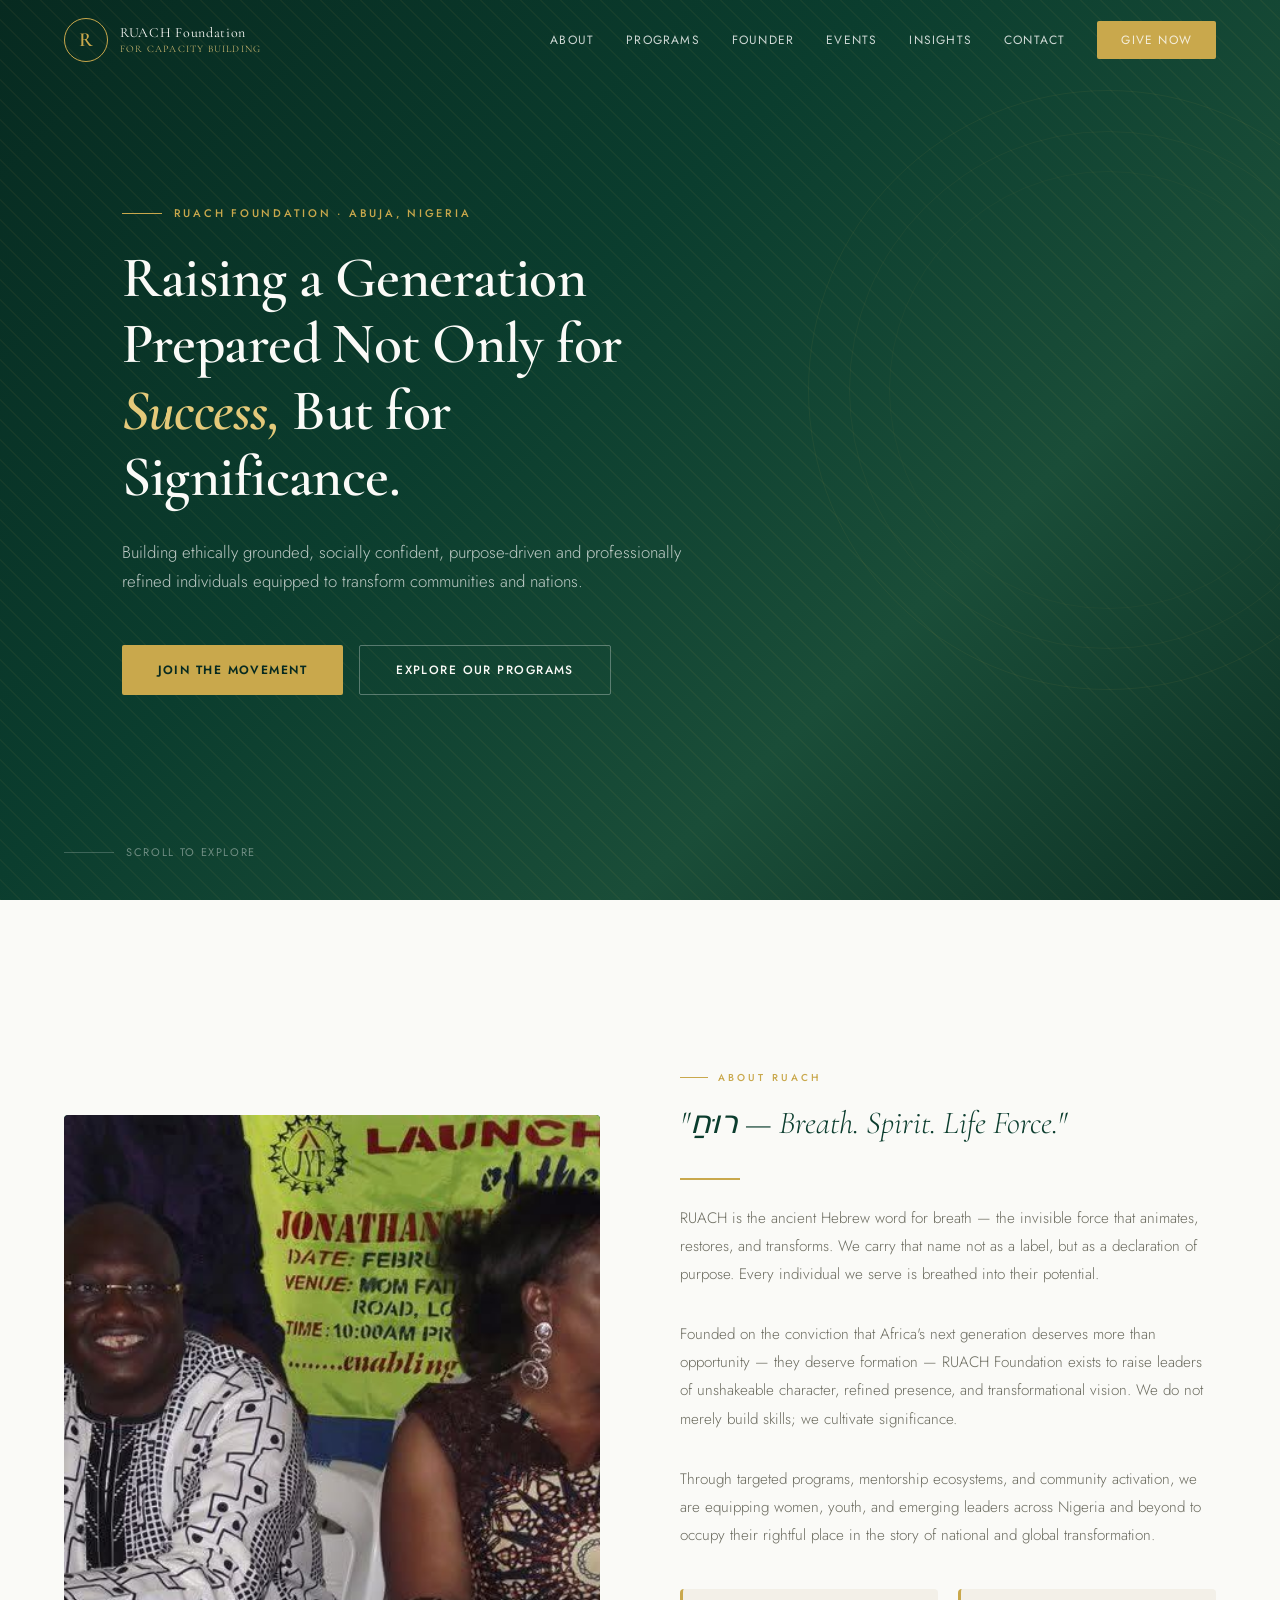
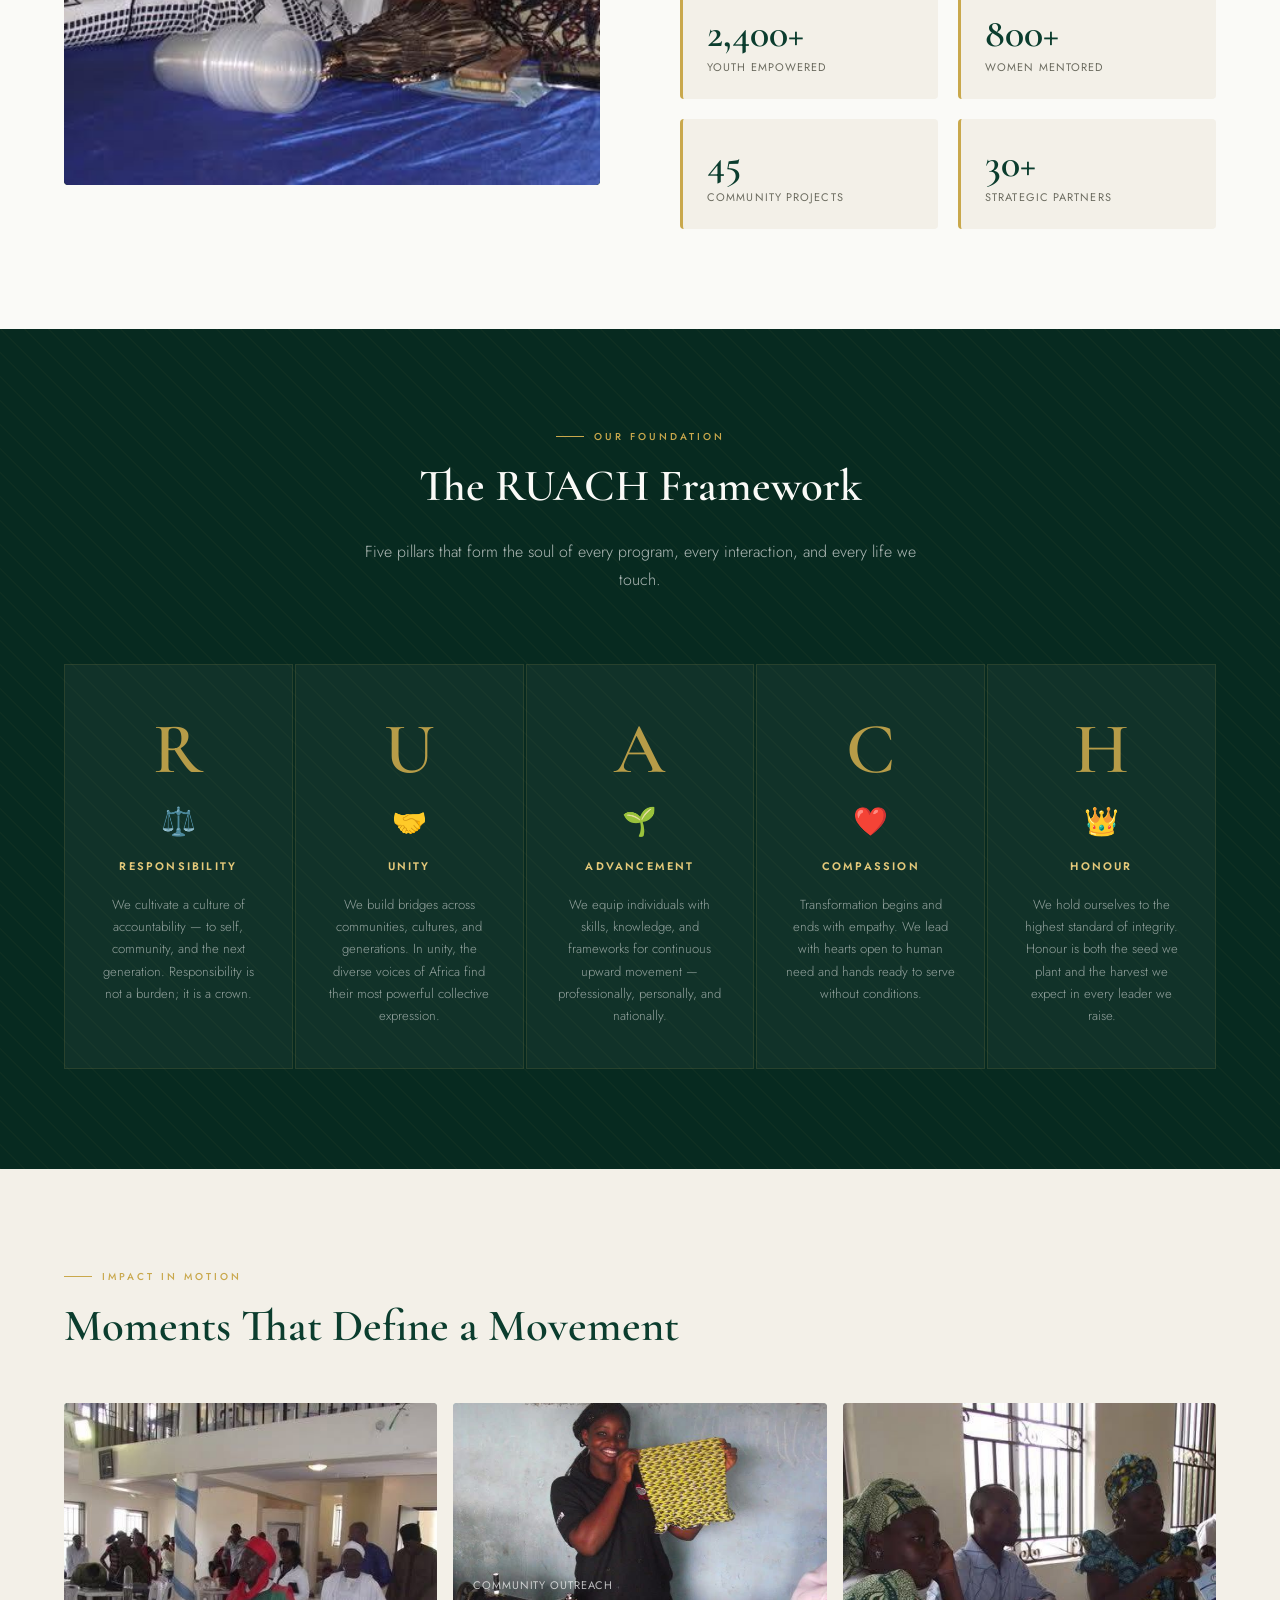
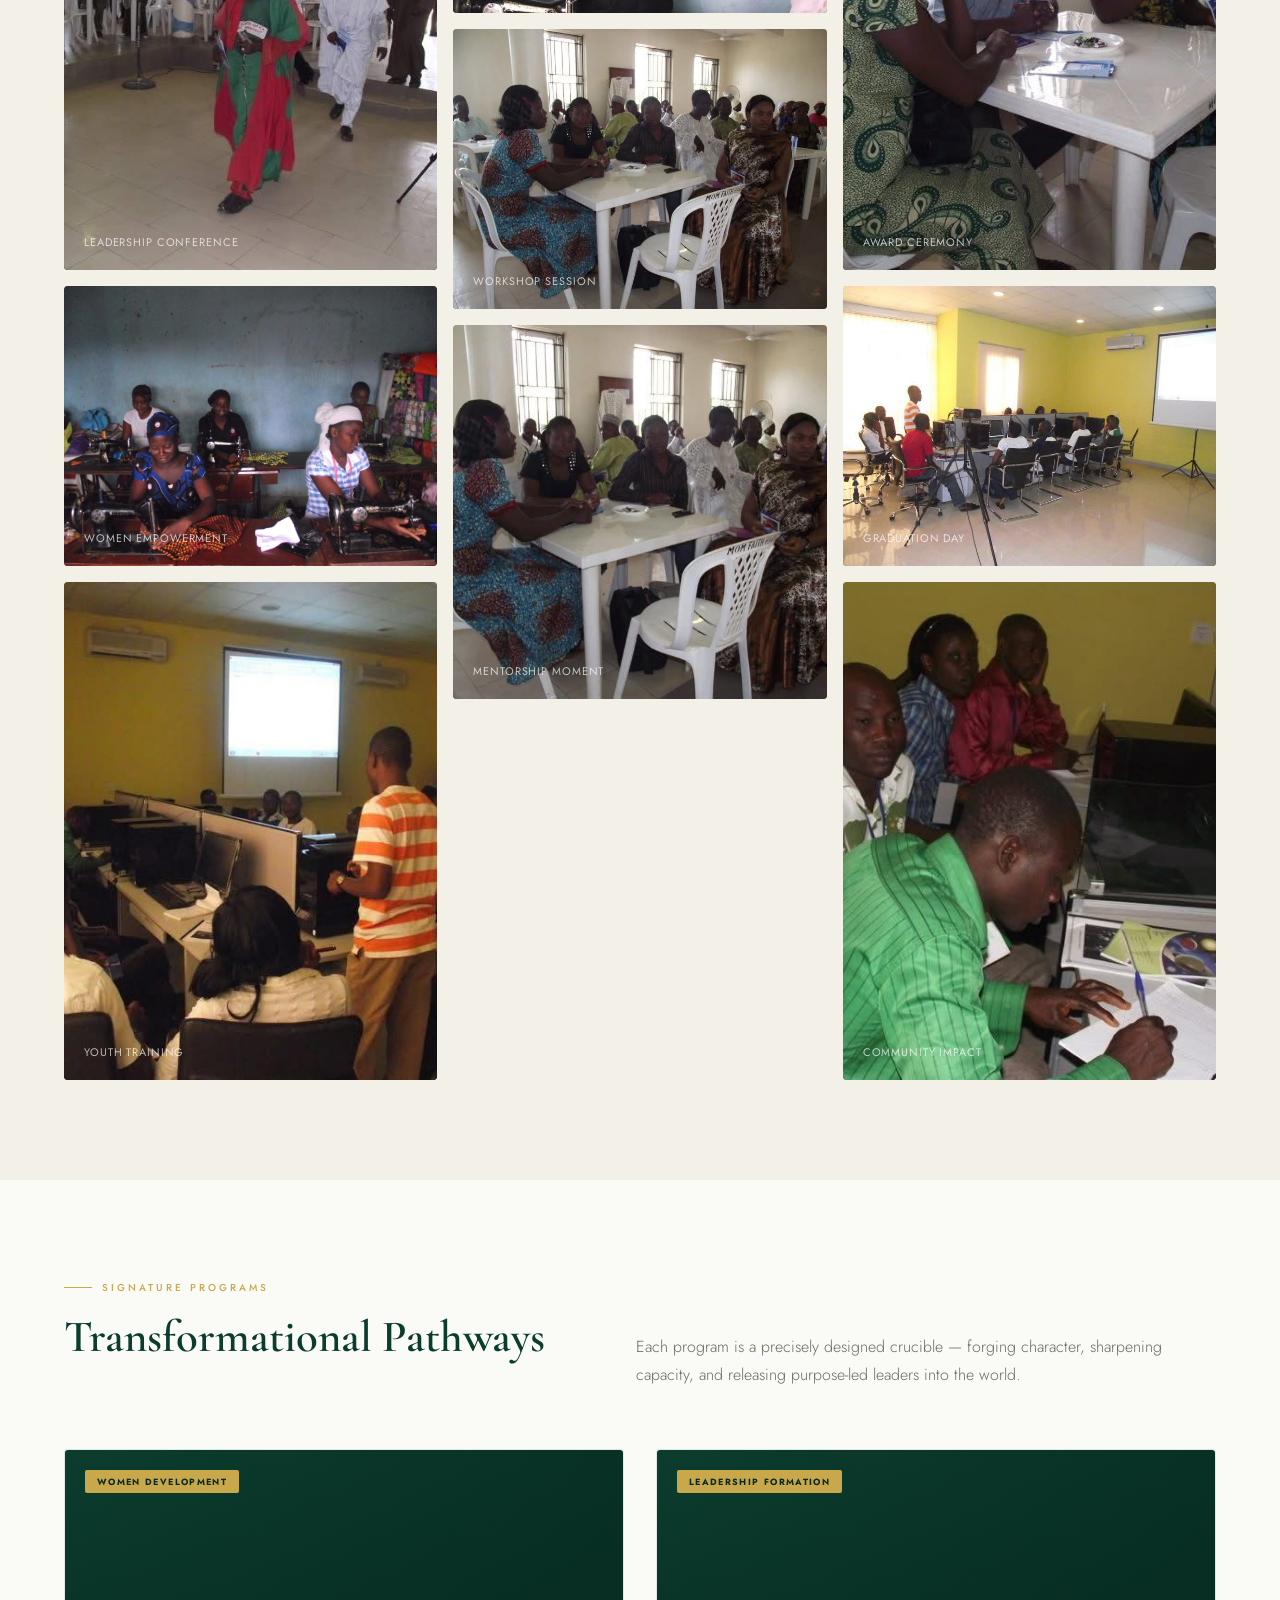
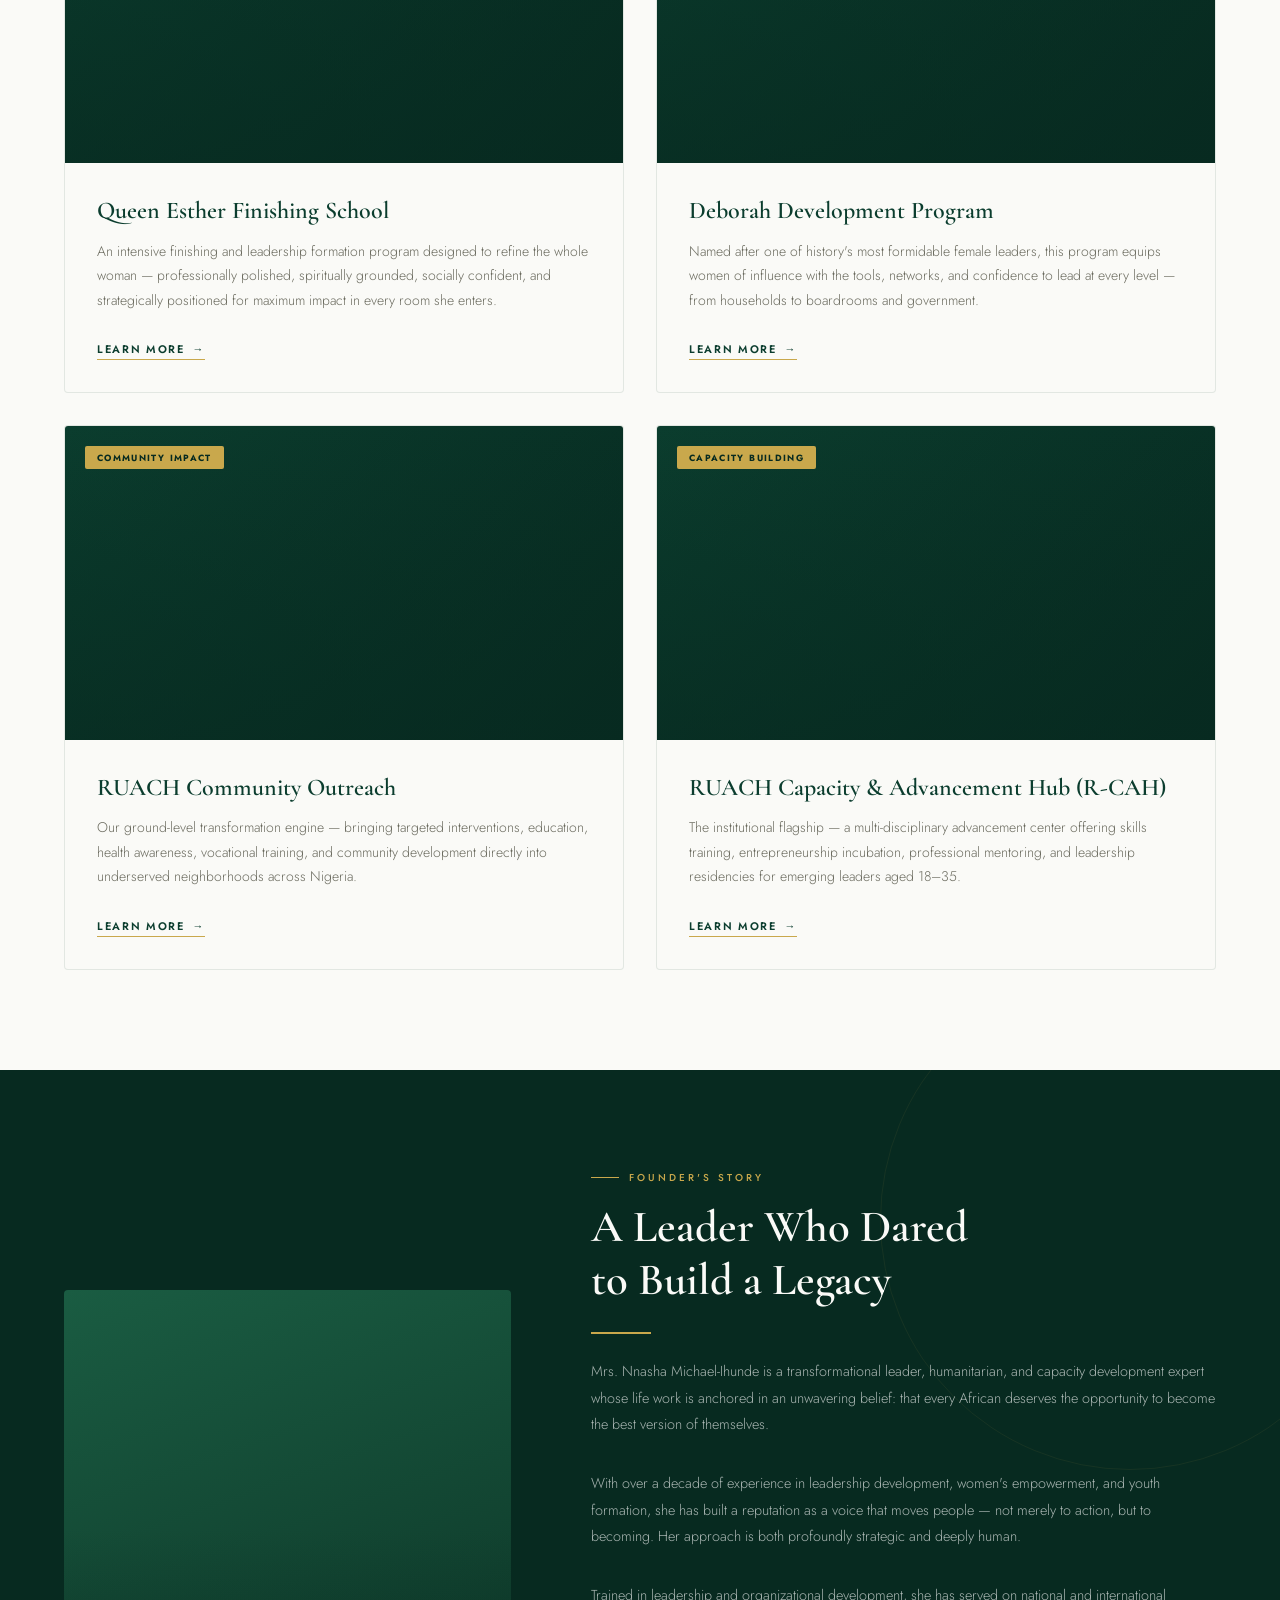
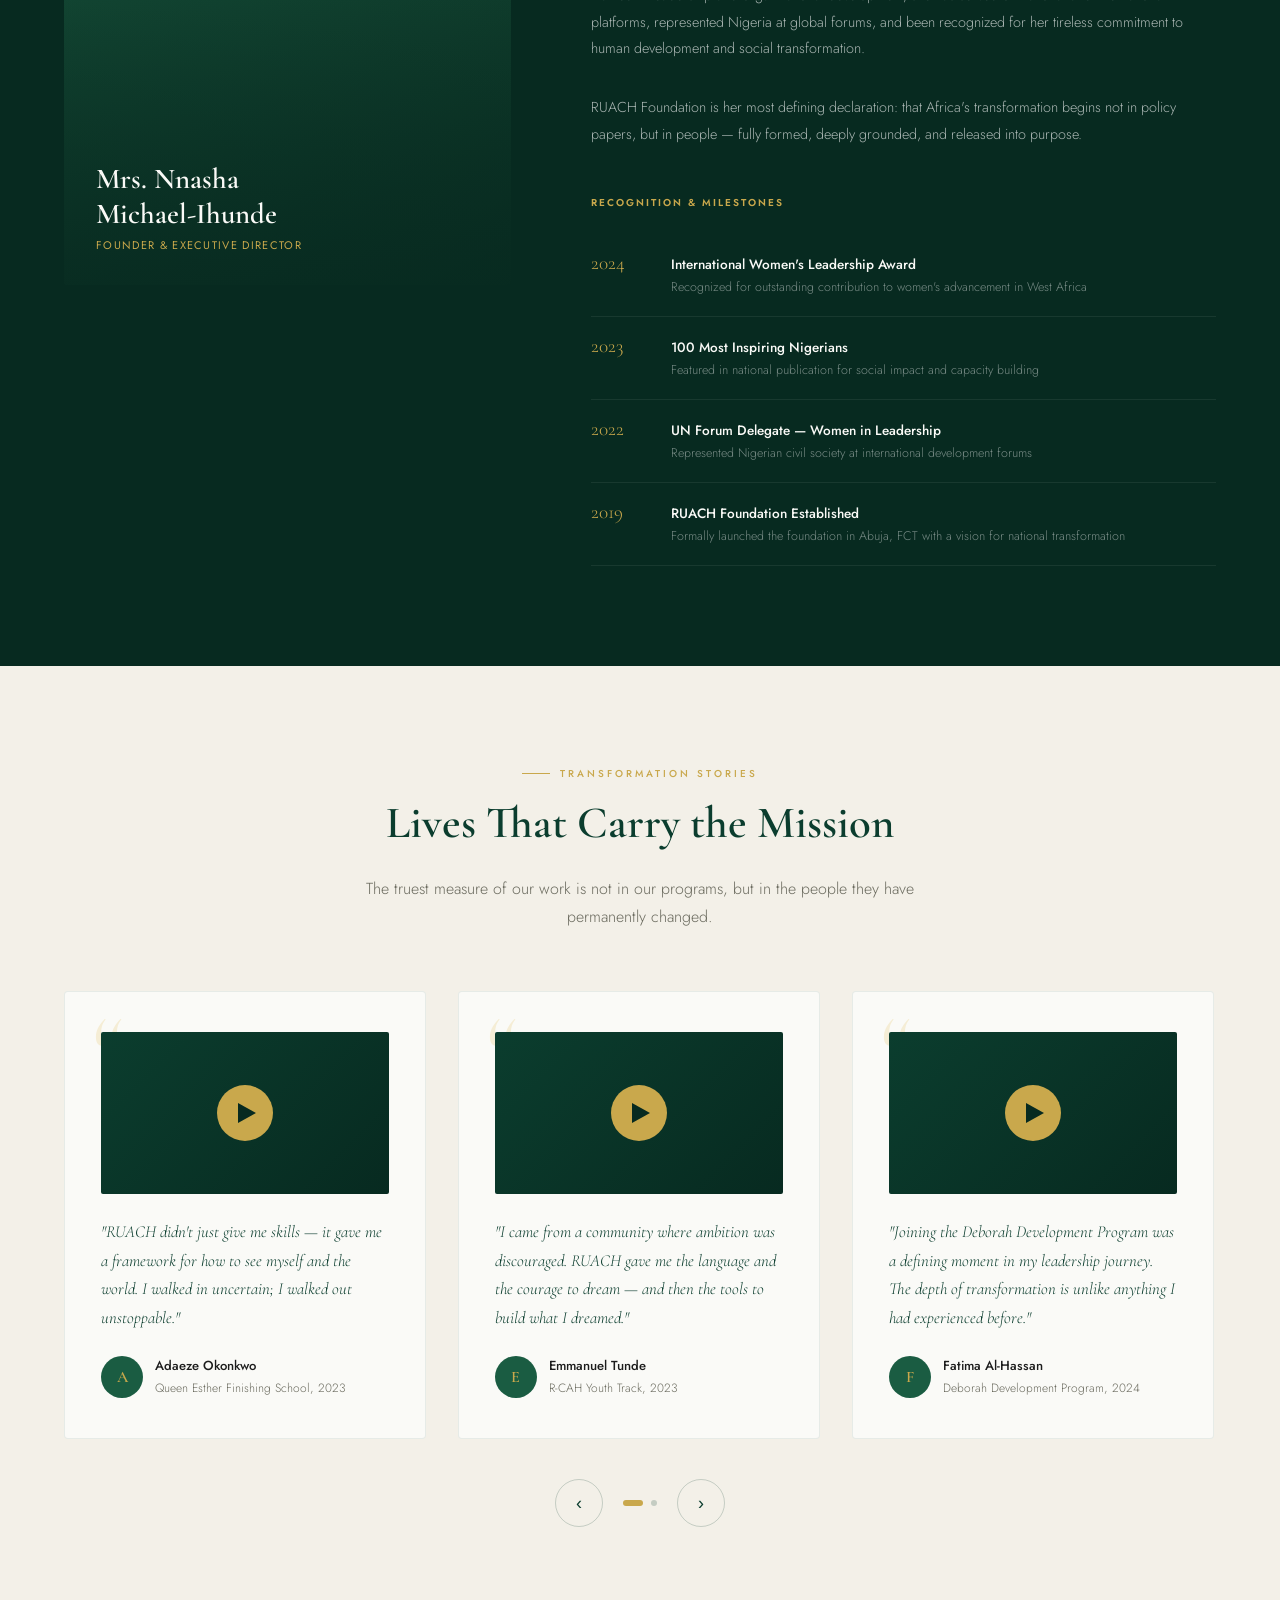
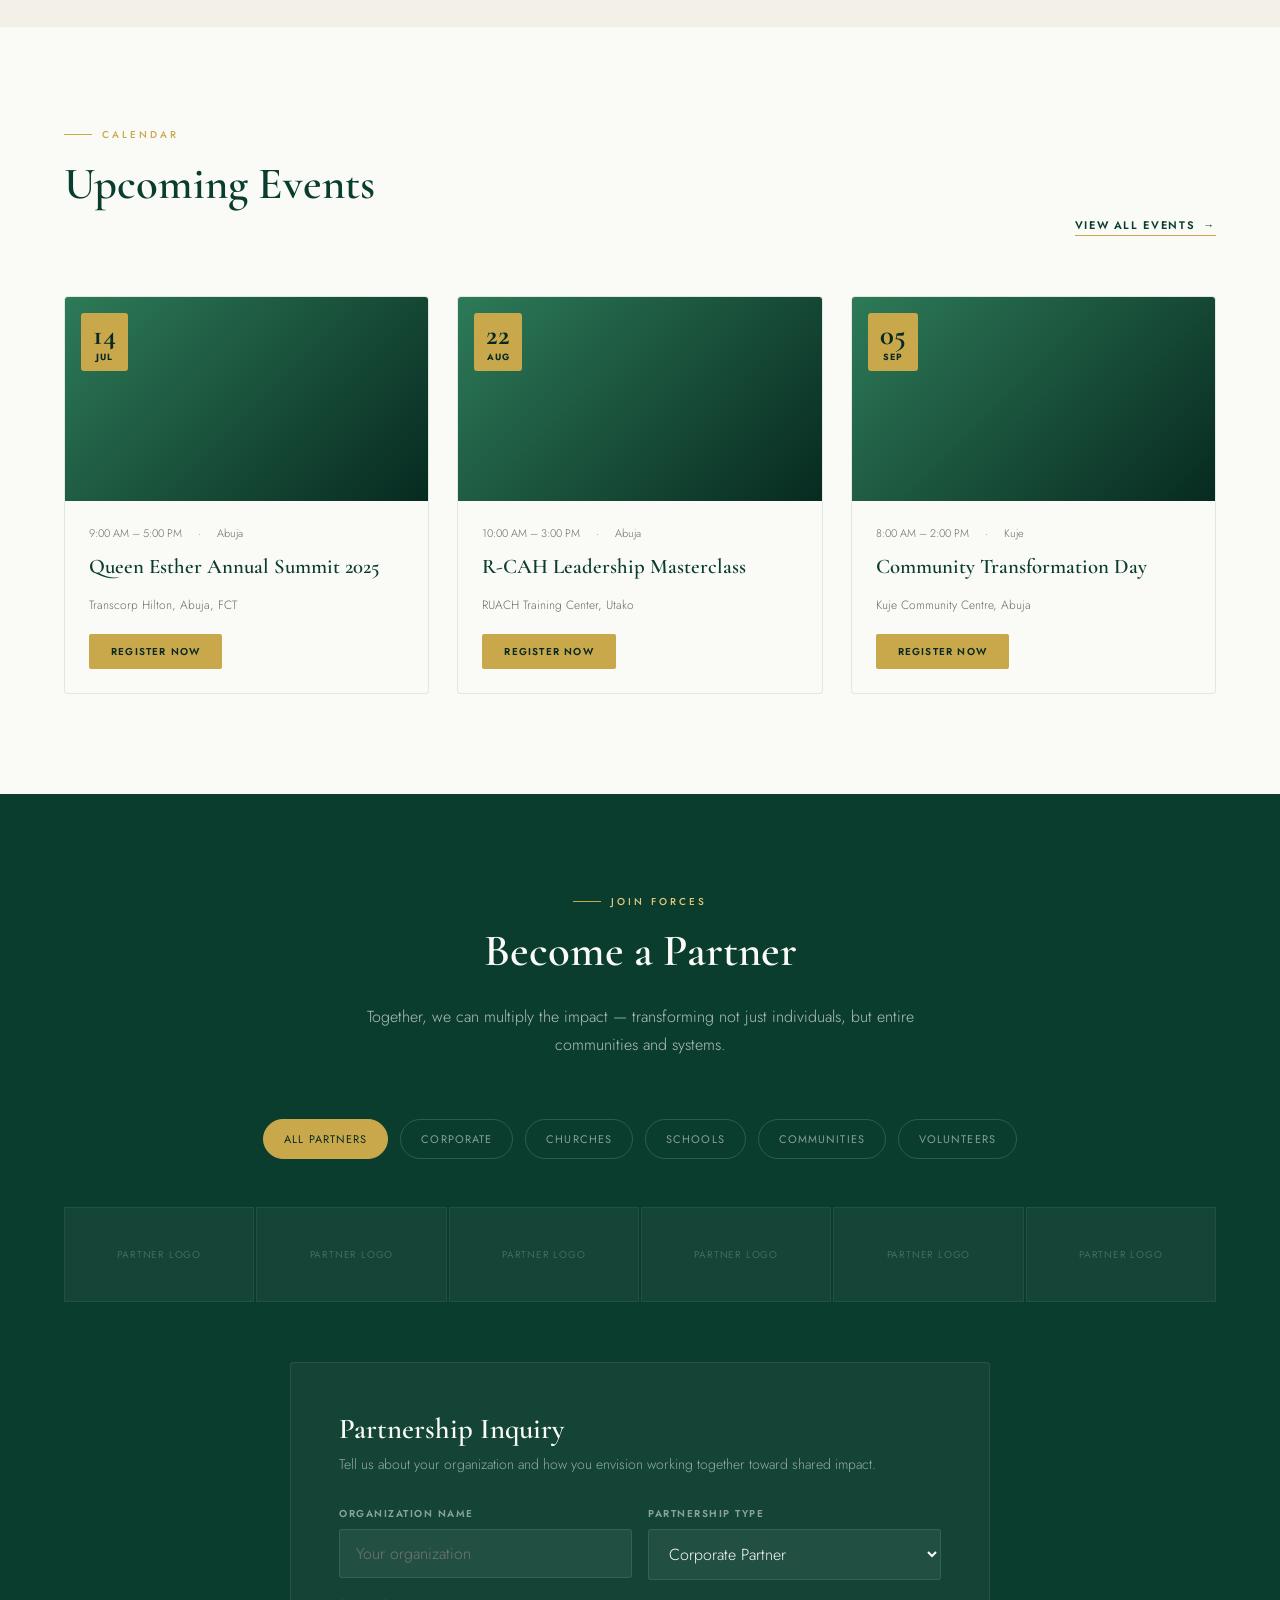
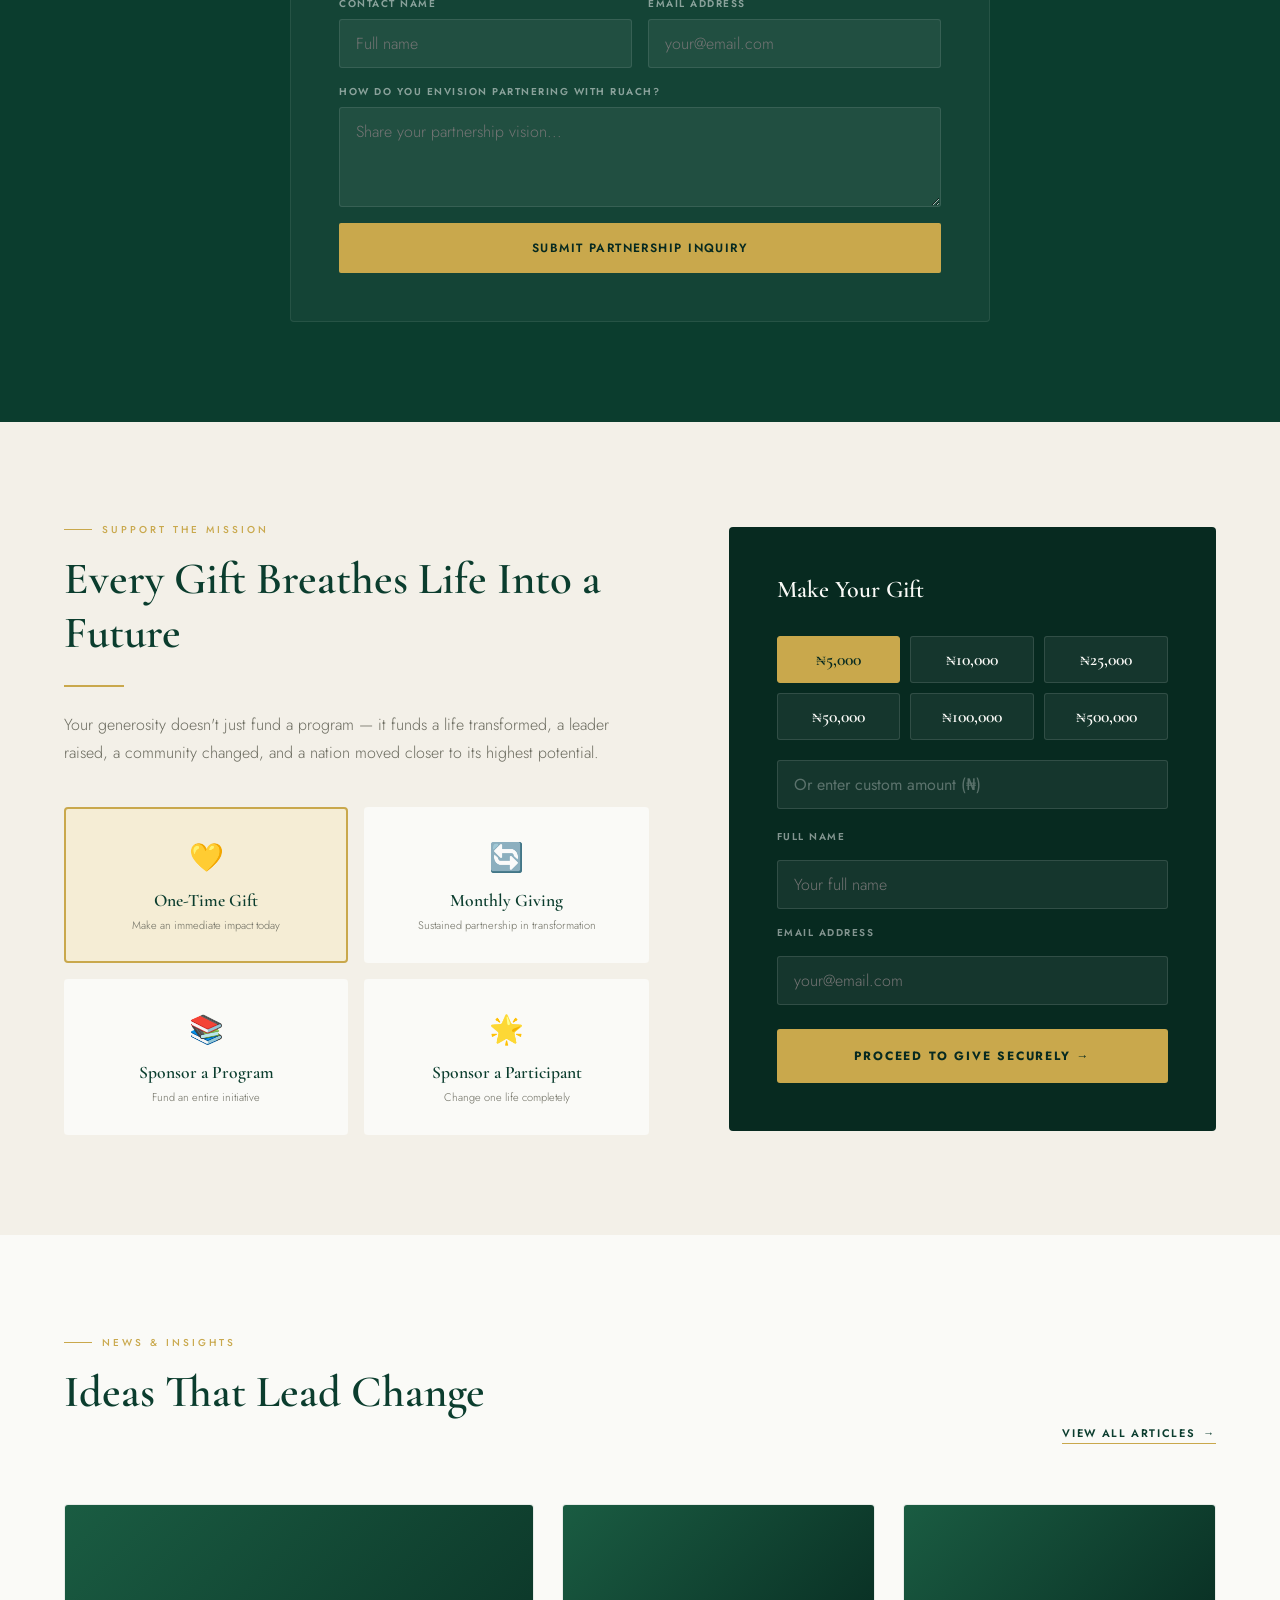
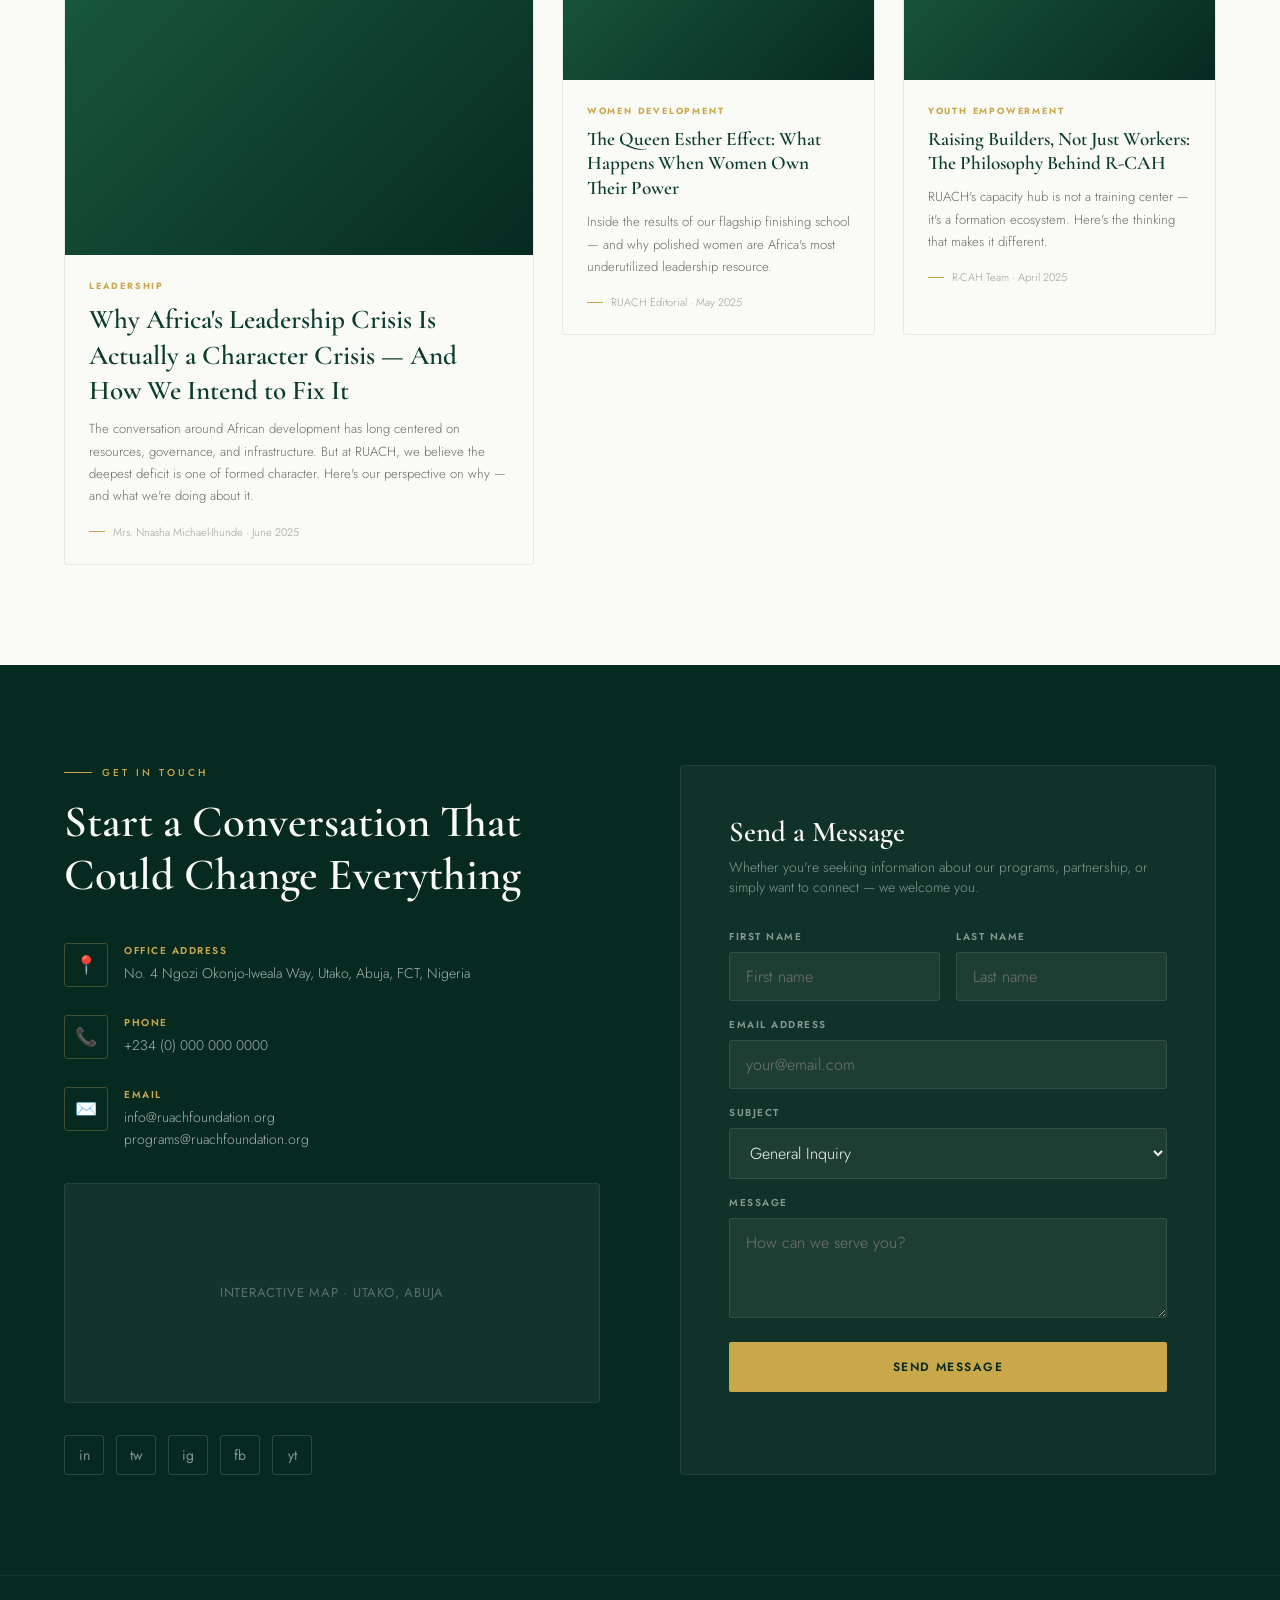
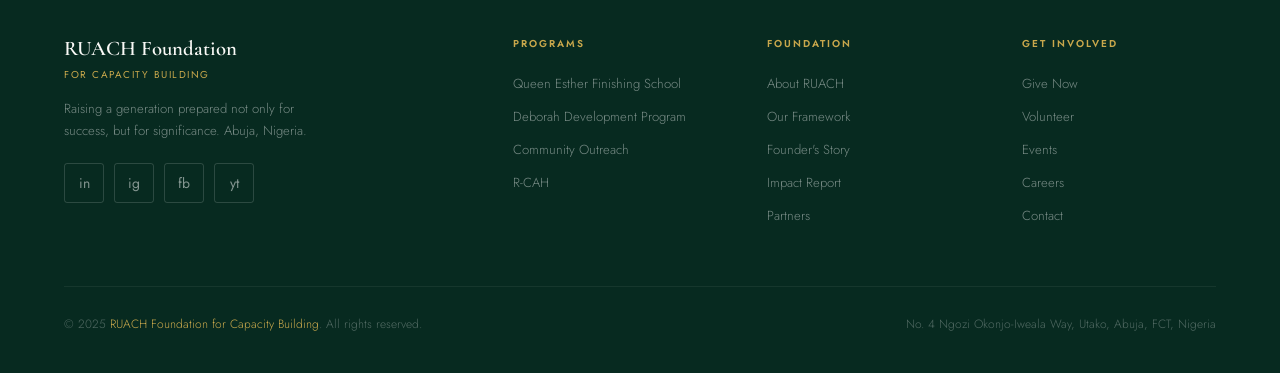
==== commit 27011f16: "today updatejune 23" ====
--- a/index.html
+++ b/index.html
@@ -1,7 +1,9 @@
+
 <!DOCTYPE html>
 <html lang="en">
 <head>
 <meta charset="UTF-8">
+<!-- RESPONSIVENESS FIX: viewport meta already present — confirmed correct -->
 <meta name="viewport" content="width=device-width, initial-scale=1.0">
 <title>RUACH Foundation for Capacity Building</title>
 <link rel="preconnect" href="https://fonts.googleapis.com">
@@ -35,7 +37,9 @@
 nav{position:fixed;top:0;left:0;right:0;z-index:1000;padding:0 5%;display:flex;align-items:center;justify-content:space-between;height:80px;transition:all 0.4s ease}
 nav.scrolled{background:rgba(7,42,32,0.97);backdrop-filter:blur(12px);box-shadow:0 2px 40px rgba(0,0,0,0.3)}
 .nav-logo{display:flex;align-items:center;gap:12px}
-.nav-logo-mark{width:44px;height:44px;border-radius:50%;border:1.5px solid var(--gold);display:flex;align-items:center;justify-content:center;font-family:var(--serif);font-size:20px;font-weight:600;color:var(--gold)}
+.nav-logo-mark{width:44px;height:44px;border-radius:50%;border:1.5px solid var(--gold);display:flex;align-items:center;justify-content:center;font-family:var(--serif);font-size:20px;font-weight:600;color:var(--gold);
+/* RESPONSIVENESS FIX: prevent shrink on small screens */
+flex-shrink:0}
 .nav-logo-text{font-family:var(--serif);font-size:14px;color:var(--ivory);letter-spacing:0.05em;line-height:1.3}
 .nav-logo-text span{display:block;font-size:10px;font-weight:300;color:var(--gold-light);letter-spacing:0.12em;text-transform:uppercase}
 .nav-links{display:flex;align-items:center;gap:32px}
@@ -43,29 +47,56 @@
 .nav-links a:hover{color:var(--gold)}
 .nav-cta{background:var(--gold);color:var(--emerald-deep);font-family:var(--sans);font-size:11px;font-weight:600;letter-spacing:0.12em;text-transform:uppercase;padding:10px 24px;border-radius:2px;transition:all 0.3s}
 .nav-cta:hover{background:var(--gold-light);transform:translateY(-1px)}
-.nav-hamburger{display:none;flex-direction:column;gap:5px;cursor:pointer;padding:4px}
+.nav-hamburger{display:none;flex-direction:column;gap:5px;cursor:pointer;padding:4px;
+/* RESPONSIVENESS FIX: ensure tappable area on mobile */
+min-width:44px;min-height:44px;align-items:center;justify-content:center}
 .nav-hamburger span{display:block;width:24px;height:1.5px;background:var(--ivory);transition:all 0.3s}
+
+/* RESPONSIVENESS FIX: Mobile nav overlay panel — was missing, only logic existed */
+.mobile-nav-panel{display:none;position:fixed;top:80px;left:0;right:0;bottom:0;background:rgba(7,42,32,0.98);backdrop-filter:blur(16px);z-index:999;padding:40px 5%;flex-direction:column;gap:0;overflow-y:auto}
+.mobile-nav-panel.open{display:flex}
+.mobile-nav-panel a{font-size:18px;font-weight:400;color:rgba(255,255,255,0.8);letter-spacing:0.08em;text-transform:uppercase;padding:18px 0;border-bottom:1px solid rgba(255,255,255,0.08);transition:color 0.3s;display:block}
+.mobile-nav-panel a:hover{color:var(--gold)}
+.mobile-nav-panel .nav-cta{margin-top:24px;text-align:center;display:block;color:var(--emerald-deep)!important;border:none}
 
 /* HERO */
 #hero{position:relative;height:100vh;min-height:700px;display:flex;align-items:center;overflow:hidden}
 .hero-bg{position:absolute;inset:0;background:linear-gradient(135deg,var(--emerald-deep) 0%,var(--emerald) 40%,#1a4d38 70%,#0e3326 100%)}
 .hero-pattern{position:absolute;inset:0;opacity:0.06;background-image:repeating-linear-gradient(45deg,var(--gold) 0,var(--gold) 1px,transparent 0,transparent 50%);background-size:20px 20px}
-.hero-orb{position:absolute;right:-10%;top:10%;width:600px;height:600px;border-radius:50%;border:1px solid rgba(201,168,76,0.12);opacity:0.6}
+.hero-orb{position:absolute;right:-10%;top:10%;width:600px;height:600px;border-radius:50%;border:1px solid rgba(201,168,76,0.12);opacity:0.6;
+/* RESPONSIVENESS FIX: prevent horizontal overflow on mobile — pointer-events already none by design */
+pointer-events:none}
 .hero-orb::before{content:'';position:absolute;inset:40px;border-radius:50%;border:1px solid rgba(201,168,76,0.1)}
 .hero-orb::after{content:'';position:absolute;inset:80px;border-radius:50%;border:1px solid rgba(201,168,76,0.08)}
 .hero-img-frame{position:absolute;right:5%;top:50%;transform:translateY(-50%);width:42%;max-width:560px;height:75vh;border-radius:4px;overflow:hidden;opacity:0.5}
 .hero-img-frame .img-placeholder{width:100%;height:100%;background:linear-gradient(160deg,rgba(45,122,88,0.4) 0%,rgba(11,61,46,0.6) 100%);display:flex;flex-direction:column;align-items:center;justify-content:center;color:rgba(255,255,255,0.3);font-family:var(--serif);font-size:13px;letter-spacing:0.1em;text-align:center;gap:8px;border:1px solid rgba(201,168,76,0.15)}
 .hero-img-frame .img-placeholder::before{content:'▶';font-size:32px;opacity:0.4}
-.hero-content{position:relative;z-index:2;padding:0 5%;max-width:700px}
+/* MEDIA ADDITION: hero video fills frame absolutely, behind placeholder text */
+.hero-img-frame video.hero-video{position:absolute;inset:0;width:100%;height:100%;object-fit:cover;display:block}
+/* MEDIA ADDITION: hero fallback image fills frame the same way */
+.hero-img-frame img.hero-image{position:absolute;inset:0;width:100%;height:100%;object-fit:cover;display:block}
+/* MEDIA ADDITION: hide placeholder text when real media is active */
+.hero-img-frame.has-media .img-placeholder{display:none}
+.hero-content{position:relative;z-index:2;padding:0 5%;max-width:700px;
+/* RESPONSIVENESS FIX: prevent text touching screen edges on small devices */
+width:100%}
 .hero-eyebrow{font-family:var(--sans);font-size:11px;font-weight:500;letter-spacing:0.25em;text-transform:uppercase;color:var(--gold);margin-bottom:24px;display:flex;align-items:center;gap:12px}
-.hero-eyebrow::before{content:'';display:block;width:40px;height:1px;background:var(--gold)}
+.hero-eyebrow::before{content:'';display:block;width:40px;height:1px;background:var(--gold);
+/* RESPONSIVENESS FIX: prevent eyebrow line from forcing overflow on tiny screens */
+flex-shrink:0}
 .hero-headline{font-family:var(--serif);font-size:clamp(2.4rem,4.5vw,4rem);font-weight:600;line-height:1.15;color:var(--ivory);margin-bottom:28px;letter-spacing:-0.01em}
 .hero-headline em{font-style:italic;color:var(--gold-light)}
-.hero-sub{font-family:var(--sans);font-size:clamp(0.875rem,1.4vw,1.05rem);font-weight:300;line-height:1.75;color:rgba(255,255,255,0.72);margin-bottom:48px;max-width:560px}
+.hero-sub{font-family:var(--sans);font-size:clamp(0.875rem,1.4vw,1.05rem);font-weight:300;line-height:1.75;color:rgba(255,255,255,0.72);margin-bottom:48px;max-width:560px;
+/* RESPONSIVENESS FIX: constrain width on large screens but allow full width on mobile */
+width:100%}
 .hero-actions{display:flex;gap:16px;flex-wrap:wrap}
-.btn-primary{background:var(--gold);color:var(--emerald-deep);font-family:var(--sans);font-size:12px;font-weight:600;letter-spacing:0.12em;text-transform:uppercase;padding:16px 36px;border-radius:2px;transition:all 0.3s;border:none;cursor:pointer;display:inline-block}
+.btn-primary{background:var(--gold);color:var(--emerald-deep);font-family:var(--sans);font-size:12px;font-weight:600;letter-spacing:0.12em;text-transform:uppercase;padding:16px 36px;border-radius:2px;transition:all 0.3s;border:none;cursor:pointer;display:inline-block;
+/* RESPONSIVENESS FIX: prevent button overflow on very small screens */
+white-space:nowrap}
 .btn-primary:hover{background:var(--gold-light);transform:translateY(-2px);box-shadow:0 8px 32px rgba(201,168,76,0.3)}
-.btn-outline{background:transparent;color:var(--ivory);font-family:var(--sans);font-size:12px;font-weight:500;letter-spacing:0.12em;text-transform:uppercase;padding:15px 36px;border-radius:2px;border:1px solid rgba(255,255,255,0.3);cursor:pointer;display:inline-block;transition:all 0.3s}
+.btn-outline{background:transparent;color:var(--ivory);font-family:var(--sans);font-size:12px;font-weight:500;letter-spacing:0.12em;text-transform:uppercase;padding:15px 36px;border-radius:2px;border:1px solid rgba(255,255,255,0.3);cursor:pointer;display:inline-block;transition:all 0.3s;
+/* RESPONSIVENESS FIX: prevent button overflow on very small screens */
+white-space:nowrap}
 .btn-outline:hover{border-color:var(--gold);color:var(--gold);transform:translateY(-2px)}
 .hero-scroll{position:absolute;bottom:40px;left:5%;display:flex;align-items:center;gap:12px;font-size:11px;font-weight:400;letter-spacing:0.15em;text-transform:uppercase;color:rgba(255,255,255,0.4)}
 .hero-scroll-line{width:50px;height:1px;background:rgba(255,255,255,0.2);position:relative;overflow:hidden}
@@ -75,7 +106,7 @@
 /* SECTION COMMONS */
 section{padding:100px 5%}
 .section-eyebrow{font-family:var(--sans);font-size:10px;font-weight:500;letter-spacing:0.3em;text-transform:uppercase;color:var(--gold);margin-bottom:16px;display:flex;align-items:center;gap:10px}
-.section-eyebrow::before{content:'';display:block;width:28px;height:1px;background:var(--gold)}
+.section-eyebrow::before{content:'';display:block;width:28px;height:1px;background:var(--gold);flex-shrink:0}
 .section-title{font-family:var(--serif);font-size:clamp(2rem,3.5vw,3.2rem);font-weight:600;line-height:1.2;color:var(--emerald);margin-bottom:24px}
 .section-title.light{color:var(--ivory)}
 .section-subtitle{font-family:var(--sans);font-size:1rem;font-weight:300;line-height:1.75;color:var(--text-muted);max-width:580px}
@@ -86,9 +117,17 @@
 #about{background:var(--ivory)}
 .about-grid{display:grid;grid-template-columns:1fr 1fr;gap:80px;align-items:center;margin-top:70px}
 .about-img-wrap{position:relative}
-.about-img{width:100%;aspect-ratio:4/5;background:linear-gradient(160deg,var(--emerald-mid) 0%,var(--emerald-deep) 100%);border-radius:4px;display:flex;align-items:center;justify-content:center;color:rgba(255,255,255,0.25);font-family:var(--serif);font-size:14px;letter-spacing:0.08em;text-align:center}
+.about-img{width:100%;aspect-ratio:4/5;background:linear-gradient(160deg,var(--emerald-mid) 0%,var(--emerald-deep) 100%);border-radius:4px;display:flex;align-items:center;justify-content:center;color:rgba(255,255,255,0.25);font-family:var(--serif);font-size:14px;letter-spacing:0.08em;text-align:center;
+/* MEDIA ADDITION: needed so the absolutely-positioned img child fills correctly */
+position:relative;overflow:hidden}
+/* MEDIA ADDITION: about portrait image fills the container */
+.about-img img.about-portrait{position:absolute;inset:0;width:100%;height:100%;object-fit:cover;object-position:center top;display:block;border-radius:4px}
+/* MEDIA ADDITION: hide fallback text span when real image is loaded */
+.about-img.has-media span{display:none}
 .about-accent{position:absolute;bottom:-24px;right:-24px;width:200px;height:200px;border:1px solid rgba(201,168,76,0.3);border-radius:4px;z-index:-1}
-.about-accent2{position:absolute;top:-16px;left:-16px;width:120px;height:120px;background:var(--gold-pale);border-radius:4px;z-index:-1}
+.about-accent2{position:absolute;top:-16px;left:-16px;width:120px;height:120px;background:var(--gold-pale);border-radius:4px;z-index:-1;
+/* RESPONSIVENESS FIX: clip decorative element so it can't cause horizontal scrollbar */
+overflow:hidden}
 .about-content .ruach-meaning{font-family:var(--serif);font-size:clamp(1.6rem,2.5vw,2rem);font-style:italic;font-weight:300;color:var(--emerald);line-height:1.4;margin-bottom:32px}
 .about-body{font-family:var(--sans);font-size:0.95rem;font-weight:300;line-height:1.85;color:var(--text-muted);margin-bottom:32px}
 .stats-grid{display:grid;grid-template-columns:repeat(2,1fr);gap:20px;margin-top:40px}
@@ -116,7 +155,9 @@
 .gallery-header{margin-bottom:50px}
 .masonry{columns:3;gap:16px}
 .masonry-item{break-inside:avoid;margin-bottom:16px;border-radius:4px;overflow:hidden;position:relative;cursor:pointer}
-.masonry-item .img-ph{width:100%;background:var(--emerald-mid);display:flex;align-items:flex-end;padding:20px;transition:all 0.4s ease}
+.masonry-item .img-ph{width:100%;background:var(--emerald-mid);display:flex;align-items:flex-end;padding:20px;transition:all 0.4s ease;
+/* MEDIA ADDITION: needed so absolutely-positioned media child fills correctly */
+position:relative;overflow:hidden}
 .masonry-item:nth-child(3n+1) .img-ph{aspect-ratio:4/5}
 .masonry-item:nth-child(3n+2) .img-ph{aspect-ratio:4/3}
 .masonry-item:nth-child(3n+3) .img-ph{aspect-ratio:3/4}
@@ -124,8 +165,17 @@
 .masonry-item:nth-child(6) .img-ph{aspect-ratio:1/1}
 .masonry-item .img-ph{background:linear-gradient(180deg,rgba(11,61,46,0.4) 0%,var(--emerald-deep) 100%)}
 .masonry-item:nth-child(even) .img-ph{background:linear-gradient(180deg,rgba(26,92,66,0.3) 0%,var(--emerald) 100%)}
-.masonry-label{font-family:var(--sans);font-size:11px;font-weight:400;letter-spacing:0.08em;color:rgba(255,255,255,0.7);text-transform:uppercase}
+.masonry-label{font-family:var(--sans);font-size:11px;font-weight:400;letter-spacing:0.08em;color:rgba(255,255,255,0.7);text-transform:uppercase;
+/* MEDIA ADDITION: keep label above the image layer */
+position:relative;z-index:2}
 .masonry-item:hover .img-ph{filter:brightness(1.1)}
+/* MEDIA ADDITION: gallery image fills the img-ph container */
+.masonry-item .img-ph img.gallery-img{position:absolute;inset:0;width:100%;height:100%;object-fit:cover;display:block;z-index:1}
+/* MEDIA ADDITION: gallery video fills the img-ph container */
+.masonry-item .img-ph video.gallery-video{position:absolute;inset:0;width:100%;height:100%;object-fit:cover;display:block;z-index:1}
+/* MEDIA ADDITION: video play indicator badge on gallery items that have video */
+.masonry-item .video-badge{position:absolute;top:12px;right:12px;width:32px;height:32px;background:rgba(7,42,32,0.75);border-radius:50%;display:flex;align-items:center;justify-content:center;z-index:3;pointer-events:none}
+.masonry-item .video-badge::after{content:'';border-left:11px solid var(--gold);border-top:7px solid transparent;border-bottom:7px solid transparent;margin-left:3px}
 
 /* PROGRAMS */
 #programs{background:var(--ivory)}
@@ -136,6 +186,8 @@
 .program-img{width:100%;aspect-ratio:16/9;background:linear-gradient(135deg,var(--emerald) 0%,var(--emerald-deep) 100%);display:flex;align-items:center;justify-content:center;color:rgba(255,255,255,0.25);font-family:var(--serif);font-size:13px;letter-spacing:0.06em;position:relative;overflow:hidden}
 .program-img::after{content:'';position:absolute;inset:0;background:linear-gradient(to top,rgba(7,42,32,0.6),transparent)}
 .program-tag{position:absolute;top:20px;left:20px;background:var(--gold);color:var(--emerald-deep);font-family:var(--sans);font-size:9px;font-weight:700;letter-spacing:0.15em;text-transform:uppercase;padding:5px 12px;border-radius:2px;z-index:2}
+/* MEDIA ADDITION: program card image fills the .program-img container, sits below gradient overlay and tag */
+.program-img img.program-photo{position:absolute;inset:0;width:100%;height:100%;object-fit:cover;display:block;z-index:0}
 .program-body{padding:32px}
 .program-title{font-family:var(--serif);font-size:1.5rem;font-weight:600;color:var(--emerald);margin-bottom:12px;line-height:1.3}
 .program-desc{font-family:var(--sans);font-size:0.875rem;font-weight:300;line-height:1.75;color:var(--text-muted);margin-bottom:24px}
@@ -149,7 +201,11 @@
 .founder-grid{display:grid;grid-template-columns:1fr 1.4fr;gap:80px;align-items:start;position:relative;z-index:2}
 .founder-portrait-wrap{position:sticky;top:120px}
 .founder-portrait{width:100%;aspect-ratio:3/4;background:linear-gradient(160deg,var(--emerald-mid) 0%,#0a2d21 100%);border-radius:4px;display:flex;align-items:flex-end;padding:32px;position:relative;overflow:hidden}
-.founder-portrait::before{content:'';position:absolute;inset:0;background:linear-gradient(to top,rgba(7,42,32,0.8) 0%,transparent 60%)}
+.founder-portrait::before{content:'';position:absolute;inset:0;background:linear-gradient(to top,rgba(7,42,32,0.8) 0%,transparent 60%);
+/* MEDIA ADDITION: gradient overlay must sit above the photo */
+z-index:1}
+/* MEDIA ADDITION: founder portrait photo fills the container behind the gradient */
+.founder-portrait img.founder-photo{position:absolute;inset:0;width:100%;height:100%;object-fit:cover;object-position:center top;display:block;z-index:0;border-radius:4px}
 .founder-name-badge{position:relative;z-index:2}
 .founder-name-badge h3{font-family:var(--serif);font-size:1.8rem;font-weight:600;color:var(--ivory);line-height:1.2}
 .founder-name-badge p{font-family:var(--sans);font-size:11px;font-weight:400;letter-spacing:0.12em;text-transform:uppercase;color:var(--gold);margin-top:6px}
@@ -158,7 +214,9 @@
 .founder-bio{font-family:var(--sans);font-size:0.9rem;font-weight:300;line-height:1.85;color:rgba(255,255,255,0.65);margin-bottom:32px}
 .award-timeline{margin-top:48px}
 .award-title{font-family:var(--sans);font-size:10px;font-weight:600;letter-spacing:0.2em;text-transform:uppercase;color:var(--gold);margin-bottom:24px}
-.award-item{display:flex;gap:20px;padding:20px 0;border-bottom:1px solid rgba(255,255,255,0.07);align-items:flex-start}
+.award-item{display:flex;gap:20px;padding:20px 0;border-bottom:1px solid rgba(255,255,255,0.07);align-items:flex-start;
+/* RESPONSIVENESS FIX: allow wrapping on tiny screens so year doesn't crowd title */
+flex-wrap:wrap}
 .award-year{font-family:var(--serif);font-size:1.2rem;font-weight:300;color:var(--gold);min-width:60px;line-height:1}
 .award-info h4{font-family:var(--sans);font-size:0.85rem;font-weight:500;color:var(--ivory);margin-bottom:4px}
 .award-info p{font-family:var(--sans);font-size:0.78rem;font-weight:300;color:rgba(255,255,255,0.45)}
@@ -167,21 +225,44 @@
 #testimonials{background:var(--ivory-warm);overflow:hidden}
 .testimonials-header{text-align:center;margin-bottom:60px}
 .testimonials-header .section-subtitle{margin:0 auto}
-.carousel-wrapper{overflow:hidden;position:relative}
+.carousel-wrapper{overflow:hidden;position:relative;
+/* RESPONSIVENESS FIX: touch scrolling on mobile */
+touch-action:pan-y}
 .carousel-track{display:flex;gap:32px;transition:transform 0.6s cubic-bezier(0.4,0,0.2,1)}
-.testi-card{flex:0 0 calc(33.333% - 22px);background:var(--ivory);border:1px solid rgba(11,61,46,0.08);border-radius:4px;padding:40px 36px;position:relative}
+.testi-card{flex:0 0 calc(33.333% - 22px);background:var(--ivory);border:1px solid rgba(11,61,46,0.08);border-radius:4px;padding:40px 36px;position:relative;
+/* RESPONSIVENESS FIX: prevent card from exceeding viewport width on mobile */
+min-width:0}
 .testi-card::before{content:'\201C';font-family:var(--serif);font-size:6rem;font-weight:600;color:var(--gold-pale);position:absolute;top:10px;left:28px;line-height:1}
 .testi-video-ph{width:100%;aspect-ratio:16/9;background:linear-gradient(135deg,var(--emerald) 0%,var(--emerald-deep) 100%);border-radius:2px;margin-bottom:24px;display:flex;align-items:center;justify-content:center;cursor:pointer;position:relative;overflow:hidden}
-.play-btn{width:56px;height:56px;background:var(--gold);border-radius:50%;display:flex;align-items:center;justify-content:center;transition:transform 0.3s}
+/* MEDIA ADDITION: testimonial thumbnail image fills the video placeholder */
+.testi-video-ph img.testi-thumb{position:absolute;inset:0;width:100%;height:100%;object-fit:cover;display:block;z-index:0}
+/* MEDIA ADDITION: play button stays on top of thumbnail */
+.play-btn{width:56px;height:56px;background:var(--gold);border-radius:50%;display:flex;align-items:center;justify-content:center;transition:transform 0.3s;
+/* MEDIA ADDITION: sit above thumbnail image */
+position:relative;z-index:2}
 .play-btn::after{content:'';border-left:18px solid var(--emerald-deep);border-top:10px solid transparent;border-bottom:10px solid transparent;margin-left:4px}
 .testi-video-ph:hover .play-btn{transform:scale(1.1)}
+/* MEDIA ADDITION: iframe injected on click fills the placeholder replacing thumbnail + play btn */
+.testi-video-ph iframe.testi-iframe{position:absolute;inset:0;width:100%;height:100%;border:none;z-index:3;display:none}
+/* MEDIA ADDITION: self-hosted video element inside testimonial placeholder */
+.testi-video-ph video.testi-video{position:absolute;inset:0;width:100%;height:100%;object-fit:cover;display:none;z-index:3}
 .testi-quote{font-family:var(--serif);font-size:1.05rem;font-style:italic;font-weight:300;line-height:1.7;color:var(--emerald);margin-bottom:24px;position:relative;z-index:1}
 .testi-author{display:flex;align-items:center;gap:12px}
-.testi-avatar{width:42px;height:42px;border-radius:50%;background:var(--emerald-mid);display:flex;align-items:center;justify-content:center;font-family:var(--serif);font-size:16px;font-weight:600;color:var(--gold)}
+.testi-avatar{width:42px;height:42px;border-radius:50%;background:var(--emerald-mid);display:flex;align-items:center;justify-content:center;font-family:var(--serif);font-size:16px;font-weight:600;color:var(--gold);
+/* RESPONSIVENESS FIX: prevent avatar from shrinking */
+flex-shrink:0;
+/* MEDIA ADDITION: needed for author photo support */
+overflow:hidden;position:relative}
+/* MEDIA ADDITION: author photo inside the avatar circle */
+.testi-avatar img.testi-author-photo{position:absolute;inset:0;width:100%;height:100%;object-fit:cover;display:block;border-radius:50%}
+/* MEDIA ADDITION: hide the initial letter when author photo is present */
+.testi-avatar.has-photo .testi-initial{display:none}
 .testi-author-info span{display:block;font-family:var(--sans);font-size:0.82rem;font-weight:500;color:var(--charcoal)}
 .testi-author-info small{font-family:var(--sans);font-size:0.75rem;font-weight:300;color:var(--text-muted)}
 .carousel-controls{display:flex;justify-content:center;align-items:center;gap:20px;margin-top:40px}
-.carousel-btn{width:48px;height:48px;border-radius:50%;border:1px solid rgba(11,61,46,0.2);background:transparent;cursor:pointer;display:flex;align-items:center;justify-content:center;font-size:18px;transition:all 0.3s;color:var(--emerald)}
+.carousel-btn{width:48px;height:48px;border-radius:50%;border:1px solid rgba(11,61,46,0.2);background:transparent;cursor:pointer;display:flex;align-items:center;justify-content:center;font-size:18px;transition:all 0.3s;color:var(--emerald);
+/* RESPONSIVENESS FIX: ensure tappable minimum size on touch devices */
+min-width:48px;min-height:48px}
 .carousel-btn:hover{background:var(--emerald);color:var(--gold);border-color:var(--emerald)}
 .carousel-dots{display:flex;gap:8px}
 .carousel-dot{width:6px;height:6px;border-radius:50%;background:rgba(11,61,46,0.2);transition:all 0.3s;cursor:pointer}
@@ -193,11 +274,17 @@
 .event-card{background:var(--ivory);border:1px solid rgba(11,61,46,0.1);border-radius:4px;overflow:hidden;transition:all 0.3s}
 .event-card:hover{transform:translateY(-4px);box-shadow:0 16px 40px rgba(11,61,46,0.1);border-color:var(--gold)}
 .event-img{width:100%;aspect-ratio:16/9;background:linear-gradient(135deg,var(--emerald-light) 0%,var(--emerald-deep) 100%);position:relative}
-.event-date-badge{position:absolute;top:16px;left:16px;background:var(--gold);color:var(--emerald-deep);border-radius:3px;padding:8px 12px;text-align:center}
+/* MEDIA ADDITION: event banner image fills the .event-img container */
+.event-img img.event-banner{position:absolute;inset:0;width:100%;height:100%;object-fit:cover;display:block;z-index:0}
+.event-date-badge{position:absolute;top:16px;left:16px;background:var(--gold);color:var(--emerald-deep);border-radius:3px;padding:8px 12px;text-align:center;
+/* MEDIA ADDITION: badge sits above the image */
+z-index:1}
 .event-date-badge .day{font-family:var(--serif);font-size:1.8rem;font-weight:700;line-height:1;display:block}
 .event-date-badge .month{font-family:var(--sans);font-size:9px;font-weight:700;letter-spacing:0.12em;text-transform:uppercase;display:block}
 .event-body{padding:24px}
-.event-meta{display:flex;align-items:center;gap:16px;margin-bottom:12px}
+.event-meta{display:flex;align-items:center;gap:16px;margin-bottom:12px;
+/* RESPONSIVENESS FIX: wrap meta items on narrow cards */
+flex-wrap:wrap}
 .event-meta span{font-family:var(--sans);font-size:11px;font-weight:300;color:var(--text-muted)}
 .event-name{font-family:var(--serif);font-size:1.3rem;font-weight:600;color:var(--emerald);line-height:1.3;margin-bottom:16px}
 .event-venue{font-family:var(--sans);font-size:12px;font-weight:300;color:var(--text-muted);margin-bottom:20px}
@@ -206,18 +293,32 @@
 #partners{background:var(--emerald)}
 .partners-header{text-align:center;margin-bottom:60px}
 .partners-categories{display:flex;justify-content:center;gap:12px;flex-wrap:wrap;margin-bottom:48px}
-.partner-cat{font-family:var(--sans);font-size:11px;font-weight:400;letter-spacing:0.1em;text-transform:uppercase;color:rgba(255,255,255,0.5);padding:8px 20px;border:1px solid rgba(255,255,255,0.15);border-radius:20px;cursor:pointer;transition:all 0.3s}
+.partner-cat{font-family:var(--sans);font-size:11px;font-weight:400;letter-spacing:0.1em;text-transform:uppercase;color:rgba(255,255,255,0.5);padding:8px 20px;border:1px solid rgba(255,255,255,0.15);border-radius:20px;cursor:pointer;transition:all 0.3s;
+/* RESPONSIVENESS FIX: ensure tap target is adequate */
+min-height:40px;display:inline-flex;align-items:center}
 .partner-cat.active,.partner-cat:hover{background:var(--gold);color:var(--emerald-deep);border-color:var(--gold)}
 .partners-logos{display:grid;grid-template-columns:repeat(6,1fr);gap:2px;margin-bottom:60px}
-.partner-logo-ph{aspect-ratio:2/1;background:rgba(255,255,255,0.04);border:1px solid rgba(255,255,255,0.06);display:flex;align-items:center;justify-content:center;font-family:var(--sans);font-size:10px;font-weight:400;letter-spacing:0.08em;color:rgba(255,255,255,0.2);text-transform:uppercase;transition:all 0.3s;cursor:pointer}
+.partner-logo-ph{aspect-ratio:2/1;background:rgba(255,255,255,0.04);border:1px solid rgba(255,255,255,0.06);display:flex;align-items:center;justify-content:center;font-family:var(--sans);font-size:10px;font-weight:400;letter-spacing:0.08em;color:rgba(255,255,255,0.2);text-transform:uppercase;transition:all 0.3s;cursor:pointer;
+/* MEDIA ADDITION: ensure img child is positioned correctly */
+position:relative;overflow:hidden}
 .partner-logo-ph:hover{background:rgba(201,168,76,0.08);border-color:rgba(201,168,76,0.2);color:rgba(201,168,76,0.6)}
+/* MEDIA ADDITION: partner logo image — contain so full logo is always visible */
+.partner-logo-ph img.partner-logo{max-width:75%;max-height:55%;object-fit:contain;display:block;
+/* MEDIA ADDITION: hide by default — only visible when src is set */
+opacity:0;transition:opacity 0.3s}
+.partner-logo-ph img.partner-logo[src]:not([src=""]).loaded{opacity:1}
+/* MEDIA ADDITION: fallback text label hides when logo image is loaded */
+.partner-logo-ph.has-logo .partner-label{display:none}
 .partner-form-wrap{background:rgba(255,255,255,0.04);border:1px solid rgba(255,255,255,0.08);border-radius:4px;padding:48px;max-width:700px;margin:0 auto}
 .partner-form-title{font-family:var(--serif);font-size:1.8rem;font-weight:600;color:var(--ivory);margin-bottom:8px}
 .partner-form-sub{font-family:var(--sans);font-size:0.875rem;font-weight:300;color:rgba(255,255,255,0.55);margin-bottom:32px}
 .form-grid{display:grid;grid-template-columns:1fr 1fr;gap:16px;margin-bottom:16px}
 .form-field{display:flex;flex-direction:column;gap:8px}
 .form-field label{font-family:var(--sans);font-size:10px;font-weight:600;letter-spacing:0.15em;text-transform:uppercase;color:rgba(255,255,255,0.5)}
-.form-field input,.form-field select,.form-field textarea{background:rgba(255,255,255,0.06);border:1px solid rgba(255,255,255,0.1);border-radius:3px;padding:12px 16px;color:var(--ivory);font-family:var(--sans);font-size:0.875rem;font-weight:300;transition:border-color 0.3s;outline:none}
+/* RESPONSIVENESS FIX: font-size:16px on all inputs prevents iOS auto-zoom on focus */
+.form-field input,.form-field select,.form-field textarea{background:rgba(255,255,255,0.06);border:1px solid rgba(255,255,255,0.1);border-radius:3px;padding:12px 16px;color:var(--ivory);font-family:var(--sans);font-size:16px;font-weight:300;transition:border-color 0.3s;outline:none;
+/* RESPONSIVENESS FIX: prevent input from overflowing its container */
+width:100%;max-width:100%}
 .form-field input:focus,.form-field select:focus,.form-field textarea:focus{border-color:var(--gold)}
 .form-field textarea{resize:vertical;min-height:100px}
 .form-full{grid-column:1/-1}
@@ -237,7 +338,8 @@
 .amount-grid{display:grid;grid-template-columns:repeat(3,1fr);gap:10px;margin-bottom:20px}
 .amount-btn{background:rgba(255,255,255,0.06);border:1px solid rgba(255,255,255,0.12);border-radius:3px;padding:12px;font-family:var(--serif);font-size:1.1rem;font-weight:600;color:var(--ivory);cursor:pointer;transition:all 0.3s;text-align:center}
 .amount-btn:hover,.amount-btn.selected{background:var(--gold);color:var(--emerald-deep);border-color:var(--gold)}
-.custom-amount{background:rgba(255,255,255,0.06);border:1px solid rgba(255,255,255,0.12);border-radius:3px;padding:12px 16px;color:var(--ivory);font-family:var(--sans);font-size:0.875rem;width:100%;outline:none;margin-bottom:20px;transition:border-color 0.3s}
+/* RESPONSIVENESS FIX: font-size:16px prevents iOS zoom; max-width:100% prevents overflow */
+.custom-amount{background:rgba(255,255,255,0.06);border:1px solid rgba(255,255,255,0.12);border-radius:3px;padding:12px 16px;color:var(--ivory);font-family:var(--sans);font-size:16px;width:100%;max-width:100%;outline:none;margin-bottom:20px;transition:border-color 0.3s}
 .custom-amount:focus{border-color:var(--gold)}
 .custom-amount::placeholder{color:rgba(255,255,255,0.3)}
 .donate-submit{width:100%;background:var(--gold);color:var(--emerald-deep);font-family:var(--sans);font-size:12px;font-weight:700;letter-spacing:0.15em;text-transform:uppercase;padding:18px;border:none;border-radius:3px;cursor:pointer;transition:all 0.3s;margin-top:8px}
@@ -249,16 +351,20 @@
 .news-featured{grid-row:1/3}
 .news-card{background:var(--ivory);border:1px solid rgba(11,61,46,0.08);border-radius:4px;overflow:hidden;transition:all 0.3s;cursor:pointer}
 .news-card:hover{transform:translateY(-3px);box-shadow:0 12px 40px rgba(11,61,46,0.1);border-color:rgba(201,168,76,0.3)}
-.news-img{width:100%;background:linear-gradient(135deg,var(--emerald-mid) 0%,var(--emerald-deep) 100%)}
+.news-img{width:100%;background:linear-gradient(135deg,var(--emerald-mid) 0%,var(--emerald-deep) 100%);
+/* MEDIA ADDITION: position relative so img child can fill */
+position:relative}
 .news-featured .news-img{aspect-ratio:4/3}
 .news-card:not(.news-featured) .news-img{aspect-ratio:16/9}
+/* MEDIA ADDITION: news article featured image fills the .news-img container */
+.news-img img.news-photo{position:absolute;inset:0;width:100%;height:100%;object-fit:cover;display:block}
 .news-body{padding:24px}
 .news-category{font-family:var(--sans);font-size:9px;font-weight:700;letter-spacing:0.2em;text-transform:uppercase;color:var(--gold);margin-bottom:10px}
 .news-title{font-family:var(--serif);font-size:1.2rem;font-weight:600;color:var(--emerald);line-height:1.3;margin-bottom:10px}
 .news-featured .news-title{font-size:1.7rem}
 .news-excerpt{font-family:var(--sans);font-size:0.82rem;font-weight:300;line-height:1.7;color:var(--text-muted);margin-bottom:16px}
 .news-meta{font-family:var(--sans);font-size:11px;font-weight:300;color:var(--text-light);display:flex;align-items:center;gap:8px}
-.news-meta::before{content:'';display:block;width:16px;height:1px;background:var(--gold)}
+.news-meta::before{content:'';display:block;width:16px;height:1px;background:var(--gold);flex-shrink:0}
 
 /* CONTACT */
 #contact{background:var(--emerald-deep);position:relative;overflow:hidden}
@@ -269,12 +375,22 @@
 .contact-item-icon{width:44px;height:44px;border:1px solid rgba(201,168,76,0.3);border-radius:3px;display:flex;align-items:center;justify-content:center;flex-shrink:0;font-size:18px}
 .contact-item-text span{display:block;font-family:var(--sans);font-size:10px;font-weight:600;letter-spacing:0.15em;text-transform:uppercase;color:var(--gold);margin-bottom:4px}
 .contact-item-text p{font-family:var(--sans);font-size:0.875rem;font-weight:300;color:rgba(255,255,255,0.65);line-height:1.6}
-.map-embed{width:100%;height:220px;background:rgba(255,255,255,0.05);border:1px solid rgba(255,255,255,0.08);border-radius:4px;display:flex;align-items:center;justify-content:center;margin-top:32px;font-family:var(--sans);font-size:13px;color:rgba(255,255,255,0.3);letter-spacing:0.06em;text-transform:uppercase}
+.map-embed{width:100%;height:220px;background:rgba(255,255,255,0.05);border:1px solid rgba(255,255,255,0.08);border-radius:4px;display:flex;align-items:center;justify-content:center;margin-top:32px;font-family:var(--sans);font-size:13px;color:rgba(255,255,255,0.3);letter-spacing:0.06em;text-transform:uppercase;
+/* MEDIA ADDITION: map iframe fills this container */
+overflow:hidden;padding:0}
+/* MEDIA ADDITION: Google Maps or equivalent iframe fills the map embed div */
+.map-embed iframe.map-iframe{width:100%;height:100%;border:none;display:block;opacity:0.85;filter:saturate(0.3) brightness(0.6) sepia(0.5)}
 .contact-form-wrap{background:rgba(255,255,255,0.04);border:1px solid rgba(255,255,255,0.08);border-radius:4px;padding:48px}
 .contact-form-title{font-family:var(--serif);font-size:1.8rem;font-weight:600;color:var(--ivory);margin-bottom:8px}
 .contact-form-sub{font-family:var(--sans);font-size:0.875rem;font-weight:300;color:rgba(255,255,255,0.5);margin-bottom:32px}
-.social-links{display:flex;gap:12px;margin-top:32px}
-.social-link{width:40px;height:40px;border:1px solid rgba(255,255,255,0.15);border-radius:3px;display:flex;align-items:center;justify-content:center;color:rgba(255,255,255,0.5);font-size:14px;transition:all 0.3s;cursor:pointer}
+/* RESPONSIVENESS FIX: contact form inputs also need font-size:16px for iOS */
+.contact-form-wrap input,.contact-form-wrap select,.contact-form-wrap textarea{font-size:16px}
+.social-links{display:flex;gap:12px;margin-top:32px;
+/* RESPONSIVENESS FIX: wrap on tiny screens */
+flex-wrap:wrap}
+.social-link{width:40px;height:40px;border:1px solid rgba(255,255,255,0.15);border-radius:3px;display:flex;align-items:center;justify-content:center;color:rgba(255,255,255,0.5);font-size:14px;transition:all 0.3s;cursor:pointer;
+/* RESPONSIVENESS FIX: ensure tap target meets 44px minimum with padding compensation */
+min-width:40px;min-height:40px}
 .social-link:hover{border-color:var(--gold);color:var(--gold)}
 
 /* FOOTER */
@@ -286,36 +402,186 @@
 .footer-col ul{list-style:none;display:flex;flex-direction:column;gap:10px}
 .footer-col ul li a{font-family:var(--sans);font-size:0.82rem;font-weight:300;color:rgba(255,255,255,0.45);transition:color 0.3s}
 .footer-col ul li a:hover{color:var(--gold)}
-.footer-bottom{border-top:1px solid rgba(255,255,255,0.06);padding-top:28px;display:flex;justify-content:space-between;align-items:center}
+.footer-bottom{border-top:1px solid rgba(255,255,255,0.06);padding-top:28px;display:flex;justify-content:space-between;align-items:center;
+/* RESPONSIVENESS FIX: wrap on mobile so copyright text doesn't overflow */
+flex-wrap:wrap;gap:12px}
 .footer-copy{font-family:var(--sans);font-size:12px;font-weight:300;color:rgba(255,255,255,0.3)}
 .footer-gold{color:var(--gold)}
 
-/* RESPONSIVE */
+/* ═══════════════════════════════════════════════════════
+   RESPONSIVE BREAKPOINTS
+   ═══════════════════════════════════════════════════════ */
+
+/* ── ULTRA-WIDE (1600px+): constrain content width so lines don't stretch too far ── */
+@media(min-width:1600px){
+  .hero-content{max-width:780px}
+  .about-grid,.founder-grid,.donate-inner,.contact-grid{max-width:1400px;margin-left:auto;margin-right:auto}
+  /* RESPONSIVENESS FIX: cap masonry column count on ultra-wide */
+  .masonry{columns:4}
+}
+
+/* ── LARGE DESKTOP / SMALL DESKTOP (1025px – 1199px) ── */
+@media(max-width:1199px){
+  /* RESPONSIVENESS FIX: reduce hero headline slightly before the 1024 breakpoint */
+  .hero-headline{font-size:clamp(2.2rem,3.8vw,3.4rem)}
+  /* RESPONSIVENESS FIX: tighten nav link gap to prevent overflow */
+  .nav-links{gap:22px}
+  /* RESPONSIVENESS FIX: reduce donate-form padding so it doesn't squish */
+  .donate-form{padding:36px}
+}
+
+/* ── TABLET LANDSCAPE / SMALL DESKTOP (1024px) ── */
 @media(max-width:1024px){
-.framework-grid{grid-template-columns:repeat(3,1fr)}
-.about-grid,.founder-grid,.donate-inner,.contact-grid{grid-template-columns:1fr;gap:48px}
-.programs-grid{grid-template-columns:1fr}
-.news-grid{grid-template-columns:1fr;} 
-.news-featured{grid-row:auto}
-.masonry{columns:2}
-.partners-logos{grid-template-columns:repeat(4,1fr)}
-.footer-top{grid-template-columns:1fr 1fr}
+  .framework-grid{grid-template-columns:repeat(3,1fr)}
+  .about-grid,.founder-grid,.donate-inner,.contact-grid{grid-template-columns:1fr;gap:48px}
+  .programs-grid{grid-template-columns:1fr}
+  /* RESPONSIVENESS FIX: news grid collapses to prevent tiny side columns */
+  .news-grid{grid-template-columns:1fr}
+  .news-featured{grid-row:auto}
+  .masonry{columns:2}
+  .partners-logos{grid-template-columns:repeat(4,1fr)}
+  .footer-top{grid-template-columns:1fr 1fr}
+  /* RESPONSIVENESS FIX: unstick founder portrait when stacked */
+  .founder-portrait-wrap{position:static;max-width:480px}
+  /* RESPONSIVENESS FIX: tighten partner form padding */
+  .partner-form-wrap{padding:36px}
+  /* RESPONSIVENESS FIX: reduce contact form padding */
+  .contact-form-wrap{padding:36px}
+  /* RESPONSIVENESS FIX: tighten section padding */
+  section{padding:80px 5%}
+  /* RESPONSIVENESS FIX: events go 2-col at tablet not waiting until 768 */
+  .events-grid{grid-template-columns:repeat(2,1fr)}
 }
+
+/* ── TABLET PORTRAIT (768px – 1023px) ── */
 @media(max-width:768px){
-section{padding:70px 5%}
-nav{padding:0 4%}
-.nav-links{display:none}
-.nav-hamburger{display:flex}
-#hero{min-height:100svh}
-.hero-img-frame{display:none}
-.hero-content{padding:0 4%}
-.framework-grid{grid-template-columns:1fr 1fr}
-.masonry{columns:1}
-.events-grid,.partners-logos{grid-template-columns:1fr}
-.programs-intro{flex-direction:column;align-items:flex-start}
-.stats-grid{grid-template-columns:1fr 1fr}
-.footer-top{grid-template-columns:1fr}
-.form-grid{grid-template-columns:1fr}
+  section{padding:70px 5%}
+  nav{padding:0 4%}
+  /* RESPONSIVENESS FIX: hide desktop links, show hamburger */
+  .nav-links{display:none}
+  .nav-hamburger{display:flex}
+  #hero{min-height:100svh}
+  /* RESPONSIVENESS FIX: hide right-side image on mobile — too narrow to show both */
+  .hero-img-frame{display:none}
+  /* RESPONSIVENESS FIX: slightly wider hero orb clip — orb already positioned right but visible */
+  .hero-orb{width:340px;height:340px;right:-20%;top:5%}
+  .hero-content{padding:0 4%}
+  /* RESPONSIVENESS FIX: hero scroll indicator hides on very short viewports */
+  .hero-scroll{display:none}
+  /* RESPONSIVENESS FIX: framework 2-col on tablet */
+  .framework-grid{grid-template-columns:1fr 1fr}
+  /* RESPONSIVENESS FIX: framework cards reduce padding */
+  .framework-card{padding:32px 18px 28px}
+  .masonry{columns:1}
+  /* RESPONSIVENESS FIX: events 1-col on mobile */
+  .events-grid,.partners-logos{grid-template-columns:1fr}
+  .programs-intro{flex-direction:column;align-items:flex-start}
+  .stats-grid{grid-template-columns:1fr 1fr}
+  .footer-top{grid-template-columns:1fr}
+  .form-grid{grid-template-columns:1fr}
+  /* RESPONSIVENESS FIX: donate form and partner form full-bleed padding on mobile */
+  .donate-form{padding:28px 22px}
+  .partner-form-wrap{padding:28px 20px}
+  .contact-form-wrap{padding:28px 20px}
+  /* RESPONSIVENESS FIX: reduce about-grid gap when stacked */
+  .about-grid{gap:40px;margin-top:40px}
+  /* RESPONSIVENESS FIX: hide decorative accent elements that can cause overflow */
+  .about-accent,.about-accent2{display:none}
+  /* RESPONSIVENESS FIX: testimonial carousel shows 1 card per view on mobile */
+  .testi-card{flex:0 0 calc(100% - 0px)}
+  /* RESPONSIVENESS FIX: hero actions stack on very small screens */
+  .hero-actions{flex-direction:column;align-items:flex-start}
+  .btn-primary,.btn-outline{width:100%;text-align:center;max-width:300px}
+  /* RESPONSIVENESS FIX: reduce footer column gap */
+  .footer-top{gap:36px}
+  /* RESPONSIVENESS FIX: footer bottom centers on mobile */
+  .footer-bottom{justify-content:center;text-align:center}
+  /* RESPONSIVENESS FIX: programs intro gap tighter on mobile */
+  .programs-intro{gap:16px;margin-bottom:36px}
+  /* RESPONSIVENESS FIX: program body padding reduced on mobile */
+  .program-body{padding:22px}
+  /* RESPONSIVENESS FIX: donate options grid on mobile */
+  .donate-options{grid-template-columns:1fr 1fr;gap:12px}
+  .donate-option{padding:18px 12px}
+  /* RESPONSIVENESS FIX: reduce donate form amount grid gap */
+  .amount-grid{gap:8px}
+  /* RESPONSIVENESS FIX: news featured title size reduced on mobile */
+  .news-featured .news-title{font-size:1.4rem}
+}
+
+/* ── MOBILE (480px – 767px): finer tweaks ── */
+@media(max-width:480px){
+  /* RESPONSIVENESS FIX: reduce section padding on small phones */
+  section{padding:56px 4%}
+  nav{padding:0 4%}
+  /* RESPONSIVENESS FIX: framework goes 1-col on small phones */
+  .framework-grid{grid-template-columns:1fr}
+  /* RESPONSIVENESS FIX: masonry stays 1-col on phones (already set at 768 but reinforce) */
+  .masonry{columns:1}
+  /* RESPONSIVENESS FIX: partner logos 2-col on phones */
+  .partners-logos{grid-template-columns:repeat(2,1fr)}
+  /* RESPONSIVENESS FIX: stat cards stay 2-col on phones */
+  .stats-grid{grid-template-columns:1fr 1fr}
+  /* RESPONSIVENESS FIX: donate options stack to 1-col on smallest phones */
+  .donate-options{grid-template-columns:1fr}
+  /* RESPONSIVENESS FIX: amount grid 2x3 on small phones */
+  .amount-grid{grid-template-columns:repeat(2,1fr)}
+  /* RESPONSIVENESS FIX: reduce hero headline minimum size */
+  .hero-headline{font-size:clamp(1.9rem,7vw,2.4rem)}
+  /* RESPONSIVENESS FIX: reduce hero eyebrow line width */
+  .hero-eyebrow::before{width:24px}
+  /* RESPONSIVENESS FIX: section titles on phone */
+  .section-title{font-size:clamp(1.7rem,6vw,2.2rem)}
+  /* RESPONSIVENESS FIX: framework letter smaller on 1-col layout */
+  .framework-letter{font-size:3.2rem}
+  /* RESPONSIVENESS FIX: reduce founder portrait max-width on phone */
+  .founder-portrait-wrap{max-width:100%}
+  /* RESPONSIVENESS FIX: footer 1-col already set; reduce grid gap */
+  .footer-top{gap:28px}
+  /* RESPONSIVENESS FIX: reduce partner form padding on smallest screens */
+  .partner-form-wrap{padding:22px 16px}
+  /* RESPONSIVENESS FIX: donate form padding */
+  .donate-form{padding:24px 16px}
+  /* RESPONSIVENESS FIX: news body padding */
+  .news-body{padding:18px}
+  /* RESPONSIVENESS FIX: contact form padding */
+  .contact-form-wrap{padding:22px 16px}
+  /* RESPONSIVENESS FIX: hero actions full-width on phones */
+  .btn-primary,.btn-outline{max-width:100%;padding:14px 24px}
+  /* RESPONSIVENESS FIX: program title slightly smaller */
+  .program-title{font-size:1.3rem}
+  /* RESPONSIVENESS FIX: event name slightly smaller */
+  .event-name{font-size:1.1rem}
+}
+
+/* ── VERY SMALL PHONES (< 360px) ── */
+@media(max-width:360px){
+  section{padding:48px 4%}
+  /* RESPONSIVENESS FIX: nav logo text hides subtitle on tiny screens */
+  .nav-logo-text span{display:none}
+  /* RESPONSIVENESS FIX: headline minimum */
+  .hero-headline{font-size:1.75rem}
+  /* RESPONSIVENESS FIX: stat cards stack on tiny phones */
+  .stats-grid{grid-template-columns:1fr}
+  /* RESPONSIVENESS FIX: amount buttons 2-col still workable */
+  .amount-grid{grid-template-columns:repeat(2,1fr)}
+  /* RESPONSIVENESS FIX: partner logos 1-col on very tiny */
+  .partners-logos{grid-template-columns:1fr}
+  /* RESPONSIVENESS FIX: donate options 1-col */
+  .donate-options{grid-template-columns:1fr}
+}
+
+/* ── PRINT: basic readability ── */
+@media print{
+  nav,.hero-scroll,.carousel-controls,.social-links,.nav-hamburger{display:none!important}
+  section{padding:40px 5%}
+  #hero{height:auto;min-height:unset;padding:60px 5%}
+  .hero-bg,.hero-pattern,.hero-orb,.hero-img-frame{display:none}
+  .hero-content{color:var(--charcoal)!important}
+  .hero-headline,.hero-headline em{color:var(--emerald)!important}
+  .hero-sub{color:var(--text-muted)!important}
+  #framework,#founder,#contact{background:var(--ivory)!important}
+  .framework-card,.testi-card{border:1px solid rgba(0,0,0,0.1)!important;background:var(--ivory)!important}
 }
 </style>
 </head>
@@ -339,19 +605,69 @@
     <a href="#contact">Contact</a>
     <a href="#donate" class="nav-cta">Give Now</a>
   </div>
-  <div class="nav-hamburger" id="hamburger" onclick="toggleMenu()">
+  <!-- RESPONSIVENESS FIX: hamburger triggers mobile-nav-panel, not inline style manipulation -->
+  <div class="nav-hamburger" id="hamburger" onclick="toggleMenu()" aria-label="Open menu" aria-expanded="false">
     <span></span><span></span><span></span>
   </div>
 </nav>
+
+<!-- RESPONSIVENESS FIX: dedicated mobile nav panel (replaces inline-style approach that broke on iOS) -->
+<div class="mobile-nav-panel" id="mobileNav">
+  <a href="#about" onclick="closeMenu()">About</a>
+  <a href="#programs" onclick="closeMenu()">Programs</a>
+  <a href="#founder" onclick="closeMenu()">Founder</a>
+  <a href="#events" onclick="closeMenu()">Events</a>
+  <a href="#news" onclick="closeMenu()">Insights</a>
+  <a href="#contact" onclick="closeMenu()">Contact</a>
+  <a href="#donate" class="nav-cta" onclick="closeMenu()">Give Now</a>
+</div>
 
 <!-- HERO -->
 <section id="hero">
   <div class="hero-bg"></div>
   <div class="hero-pattern"></div>
   <div class="hero-orb"></div>
-  <div class="hero-img-frame">
+
+  <!--
+    ═══════════════════════════════════════════════════════════════════
+    MEDIA LOCATION 1 — HERO VIDEO / IMAGE FRAME
+    ═══════════════════════════════════════════════════════════════════
+    HOW TO UPDATE:
+      VIDEO: Set the src attribute on the <source> element inside <video>.
+             Supported formats: MP4 (H.264), WebM.
+             The <video> will autoplay silently and loop in the background.
+             Example: <source src="assets/hero-reel.mp4" type="video/mp4">
+
+      IMAGE: If you prefer a still image instead of a video, set the src
+             attribute on the <img class="hero-image"> element.
+             Example: <img class="hero-image" src="assets/hero-photo.jpg" alt="Leadership">
+
+      When a src is provided the placeholder text disappears automatically.
+      Leave both src attributes empty ("") to show the original gradient placeholder.
+    ═══════════════════════════════════════════════════════════════════
+  -->
+  <div class="hero-img-frame" id="heroFrame">
+    <!-- HERO VIDEO — set src on the <source> tag below to activate -->
+    <video class="hero-video"
+           autoplay
+           muted
+           loop
+           playsinline
+           aria-hidden="true">
+      <!-- ↓ UPDATE: replace with your video file path -->
+      <source src="/images/WhatsApp Video 2026-06-20 at 5.22.50 AM.mp4" type="video/mp4">
+      <source src="" type="video/webm">
+    </video>
+    <!-- HERO FALLBACK IMAGE — set src below to show a still image when no video is used -->
+    <!-- ↓ UPDATE: replace src with your image path; leave empty to show gradient instead -->
+    <img class="hero-image"
+         src=""
+         alt="RUACH Foundation — Leadership and Transformation"
+         loading="eager">
+    <!-- Original placeholder — hidden automatically when video/image src is set -->
     <div class="img-placeholder">Leadership &amp; Transformation<br>Video Showcase</div>
   </div>
+
   <div class="hero-content">
     <div class="hero-eyebrow">RUACH Foundation · Abuja, Nigeria</div>
     <h1 class="hero-headline">Raising a Generation Prepared Not Only for <em>Success,</em> But for Significance.</h1>
@@ -371,7 +687,27 @@
 <section id="about">
   <div class="about-grid">
     <div class="about-img-wrap">
-      <div class="about-img"><span>Portrait / Story Image</span></div>
+      <!--
+        ═══════════════════════════════════════════════════════════════════
+        MEDIA LOCATION 2 — ABOUT SECTION PORTRAIT / STORY IMAGE
+        ═══════════════════════════════════════════════════════════════════
+        HOW TO UPDATE:
+          Set the src attribute on the <img class="about-portrait"> element.
+          Recommended: portrait-orientation image (4:5 ratio), minimum 800×1000px.
+          Example: <img class="about-portrait" src="assets/about-story.jpg" alt="...">
+
+          When src is set the image fills the container.
+          When src is empty ("") the existing emerald gradient background shows.
+        ═══════════════════════════════════════════════════════════════════
+      -->
+      <div class="about-img" id="aboutImgWrap">
+        <!-- ↓ UPDATE: replace src with your portrait/story image path -->
+        <img class="about-portrait"
+             src="images/WhatsApp Image 2026-06-20 at 5.22.48 AM (1).jpeg"
+             alt="RUACH Foundation story — portrait image"
+             loading="lazy">
+        <span>Portrait / Story Image</span>
+      </div>
       <div class="about-accent"></div>
       <div class="about-accent2"></div>
     </div>
@@ -446,21 +782,116 @@
 </section>
 
 <!-- GALLERY -->
+<!--
+  ═══════════════════════════════════════════════════════════════════
+  MEDIA LOCATION 3 — IMPACT GALLERY (MASONRY)
+  ═══════════════════════════════════════════════════════════════════
+  HOW TO UPDATE:
+    Each gallery item supports either a PHOTO or a VIDEO.
+
+    PHOTO: Set the src on <img class="gallery-img">.
+           Example: <img class="gallery-img" src="assets/gallery/conference.jpg" alt="Leadership Conference" loading="lazy">
+
+    VIDEO: Set the src on <video class="gallery-video">.
+           Add the class "has-video" to the parent .masonry-item to show the play badge.
+           Example: <video class="gallery-video" src="assets/gallery/training.mp4" muted loop playsinline></video>
+
+    When both src attributes are empty ("") the gradient background placeholder shows.
+    The label text at the bottom always remains visible.
+  ═══════════════════════════════════════════════════════════════════
+-->
 <section id="gallery">
   <div class="gallery-header">
     <div class="section-eyebrow">Impact in Motion</div>
     <h2 class="section-title">Moments That Define a Movement</h2>
   </div>
   <div class="masonry">
-    <div class="masonry-item"><div class="img-ph"><span class="masonry-label">Leadership Conference</span></div></div>
-    <div class="masonry-item"><div class="img-ph"><span class="masonry-label">Women Empowerment</span></div></div>
-    <div class="masonry-item"><div class="img-ph"><span class="masonry-label">Youth Training</span></div></div>
-    <div class="masonry-item"><div class="img-ph"><span class="masonry-label">Community Outreach</span></div></div>
-    <div class="masonry-item"><div class="img-ph"><span class="masonry-label">Workshop Session</span></div></div>
-    <div class="masonry-item"><div class="img-ph"><span class="masonry-label">Mentorship Moment</span></div></div>
-    <div class="masonry-item"><div class="img-ph"><span class="masonry-label">Award Ceremony</span></div></div>
-    <div class="masonry-item"><div class="img-ph"><span class="masonry-label">Graduation Day</span></div></div>
-    <div class="masonry-item"><div class="img-ph"><span class="masonry-label">Community Impact</span></div></div>
+
+    <!-- Gallery Item 1 — Leadership Conference -->
+    <div class="masonry-item">
+      <div class="img-ph">
+        <!-- ↓ UPDATE: replace src with your image path -->
+        <img class="gallery-img" src="images/WhatsApp Image 2026-06-20 at 5.22.46 AM (1).jpeg" alt="Leadership Conference" loading="lazy">
+        <!-- VIDEO ALTERNATIVE (use instead of img if this item is a video clip):
+        <video class="gallery-video" src="" muted loop playsinline></video>
+        <span class="video-badge"></span>
+        -->
+        <span class="masonry-label">Leadership Conference</span>
+      </div>
+    </div>
+
+    <!-- Gallery Item 2 — Women Empowerment -->
+    <div class="masonry-item">
+      <div class="img-ph">
+        <!-- ↓ UPDATE: replace src with your image path -->
+        <img class="gallery-img" src="images/WhatsApp Image 2026-06-20 at 5.22.48 AM (2).jpeg" alt="Women Empowerment" loading="lazy">
+        <span class="masonry-label">Women Empowerment</span>
+      </div>
+    </div>
+
+    <!-- Gallery Item 3 — Youth Training -->
+    <div class="masonry-item">
+      <div class="img-ph">
+        <!-- ↓ UPDATE: replace src with your image path -->
+        <img class="gallery-img" src="images/youth empowement.jpeg" alt="Youth Training" loading="lazy">
+        <span class="masonry-label">Youth Training</span>
+      </div>
+    </div>
+
+    <!-- Gallery Item 4 — Community Outreach -->
+    <div class="masonry-item">
+      <div class="img-ph">
+        <!-- ↓ UPDATE: replace src with your image path -->
+        <img class="gallery-img" src="images/community outreach.jpeg" alt="Community Outreach" loading="lazy">
+        <span class="masonry-label">Community Outreach</span>
+      </div>
+    </div>
+
+    <!-- Gallery Item 5 — Workshop Session -->
+    <div class="masonry-item">
+      <div class="img-ph">
+        <!-- ↓ UPDATE: replace src with your image path -->
+        <img class="gallery-img" src="images/WhatsApp Image 2026-06-20 at 5.22.47 AM (4).jpeg" alt="Workshop Session" loading="lazy">
+        <span class="masonry-label">Workshop Session</span>
+      </div>
+    </div>
+
+    <!-- Gallery Item 6 — Mentorship Moment -->
+    <div class="masonry-item">
+      <div class="img-ph">
+        <!-- ↓ UPDATE: replace src with your image path -->
+        <img class="gallery-img" src="images/WhatsApp Image 2026-06-20 at 5.22.47 AM (4).jpeg" alt="Mentorship Moment" loading="lazy">
+        <span class="masonry-label">Mentorship Moment</span>
+      </div>
+    </div>
+
+    <!-- Gallery Item 7 — Award Ceremony -->
+    <div class="masonry-item">
+      <div class="img-ph">
+        <!-- ↓ UPDATE: replace src with your image path -->
+        <img class="gallery-img" src="images/WhatsApp Image 2026-06-20 at 5.22.47 AM.jpeg" alt="Award Ceremony" loading="lazy">
+        <span class="masonry-label">Award Ceremony</span>
+      </div>
+    </div>
+
+    <!-- Gallery Item 8 — Graduation Day -->
+    <div class="masonry-item">
+      <div class="img-ph">
+        <!-- ↓ UPDATE: replace src with your image path -->
+        <img class="gallery-img" src="images/graduationday.jpeg" alt="Graduation Day" loading="lazy">
+        <span class="masonry-label">Graduation Day</span>
+      </div>
+    </div>
+
+    <!-- Gallery Item 9 — Community Impact -->
+    <div class="masonry-item">
+      <div class="img-ph">
+        <!-- ↓ UPDATE: replace src with your image path -->
+        <img class="gallery-img" src="images/communuity imapct.jpeg" alt="Community Impact" loading="lazy">
+        <span class="masonry-label">Community Impact</span>
+      </div>
+    </div>
+
   </div>
 </section>
 
@@ -473,11 +904,30 @@
     </div>
     <p class="section-subtitle">Each program is a precisely designed crucible — forging character, sharpening capacity, and releasing purpose-led leaders into the world.</p>
   </div>
+  <!--
+    ═══════════════════════════════════════════════════════════════════
+    MEDIA LOCATION 4 — PROGRAM CARD IMAGES (× 4)
+    ═══════════════════════════════════════════════════════════════════
+    HOW TO UPDATE:
+      Set the src on each <img class="program-photo"> element.
+      Recommended: landscape image, 16:9 ratio, minimum 800×450px.
+      Example: <img class="program-photo" src="assets/programs/queen-esther.jpg" alt="Queen Esther Finishing School">
+
+      When src is empty ("") the emerald gradient background shows.
+      The category tag and gradient overlay always remain on top of the image.
+    ═══════════════════════════════════════════════════════════════════
+  -->
   <div class="programs-grid">
+
+    <!-- Program 1 — Queen Esther Finishing School -->
     <div class="program-card">
       <div class="program-img">
         <div class="program-tag">Women Development</div>
-        Program Image
+        <!-- ↓ UPDATE: replace src with your program image path -->
+        <img class="program-photo"
+             src=""
+             alt="Queen Esther Finishing School"
+             loading="lazy">
       </div>
       <div class="program-body">
         <h3 class="program-title">Queen Esther Finishing School</h3>
@@ -485,10 +935,16 @@
         <a class="btn-text">Learn More</a>
       </div>
     </div>
+
+    <!-- Program 2 — Deborah Development Program -->
     <div class="program-card">
       <div class="program-img">
         <div class="program-tag">Leadership Formation</div>
-        Program Image
+        <!-- ↓ UPDATE: replace src with your program image path -->
+        <img class="program-photo"
+             src=""
+             alt="Deborah Development Program"
+             loading="lazy">
       </div>
       <div class="program-body">
         <h3 class="program-title">Deborah Development Program</h3>
@@ -496,10 +952,16 @@
         <a class="btn-text">Learn More</a>
       </div>
     </div>
+
+    <!-- Program 3 — RUACH Community Outreach -->
     <div class="program-card">
       <div class="program-img">
         <div class="program-tag">Community Impact</div>
-        Program Image
+        <!-- ↓ UPDATE: replace src with your program image path -->
+        <img class="program-photo"
+             src=""
+             alt="RUACH Community Outreach"
+             loading="lazy">
       </div>
       <div class="program-body">
         <h3 class="program-title">RUACH Community Outreach</h3>
@@ -507,10 +969,16 @@
         <a class="btn-text">Learn More</a>
       </div>
     </div>
+
+    <!-- Program 4 — RUACH Capacity & Advancement Hub -->
     <div class="program-card">
       <div class="program-img">
         <div class="program-tag">Capacity Building</div>
-        Program Image
+        <!-- ↓ UPDATE: replace src with your program image path -->
+        <img class="program-photo"
+             src=""
+             alt="RUACH Capacity and Advancement Hub"
+             loading="lazy">
       </div>
       <div class="program-body">
         <h3 class="program-title">RUACH Capacity & Advancement Hub (R-CAH)</h3>
@@ -518,6 +986,7 @@
         <a class="btn-text">Learn More</a>
       </div>
     </div>
+
   </div>
 </section>
 
@@ -525,7 +994,27 @@
 <section id="founder">
   <div class="founder-grid">
     <div class="founder-portrait-wrap">
+      <!--
+        ═══════════════════════════════════════════════════════════════════
+        MEDIA LOCATION 5 — FOUNDER PORTRAIT PHOTO
+        ═══════════════════════════════════════════════════════════════════
+        HOW TO UPDATE:
+          Set the src on <img class="founder-photo">.
+          Recommended: portrait-orientation, 3:4 ratio, minimum 600×800px.
+          Use object-position to control which part of the photo is shown
+          (default is "center top" to keep the face visible).
+          Example: <img class="founder-photo" src="assets/founder/nnasha-portrait.jpg" alt="Mrs. Nnasha Michael-Ihunde">
+
+          When src is empty ("") the emerald gradient background shows.
+          The gradient overlay and name badge always sit above the photo.
+        ═══════════════════════════════════════════════════════════════════
+      -->
       <div class="founder-portrait">
+        <!-- ↓ UPDATE: replace src with your founder portrait image path -->
+        <img class="founder-photo"
+             src=""
+             alt="Mrs. Nnasha Michael-Ihunde — Founder and Executive Director, RUACH Foundation"
+             loading="lazy">
         <div class="founder-name-badge">
           <h3>Mrs. Nnasha<br>Michael-Ihunde</h3>
           <p>Founder &amp; Executive Director</p>
@@ -555,54 +1044,7 @@
             <h4>100 Most Inspiring Nigerians</h4>
             <p>Featured in national publication for social impact and capacity building</p>
           </div>
-            <small>Queen Esther Finishing School, 2023</small>
-          </div>
-        </div>
-      </div>
-      <div class="testi-card">
-        <div class="testi-video-ph"><div class="play-btn"></div></div>
-        <p class="testi-quote">"I came from a community where ambition was discouraged. RUACH gave me the language and the courage to dream — and then the tools to build what I dreamed."</p>
-        <div class="testi-author">
-          <div class="testi-avatar">E</div>
-          <div class="testi-author-info">
-            <span>Emmanuel Tunde</span>
-            <small>R-CAH Youth Track, 2023</small>
-          </div>
-        </div>
-      </div>
-      <div class="testi-card">
-        <div class="testi-video-ph"><div class="play-btn"></div></div>
-        <p class="testi-quote">"Joining the Deborah Development Program was a defining moment in my leadership journey. The depth of transformation is unlike anything I had experienced before."</p>
-        <div class="testi-author">
-          <div class="testi-avatar">F</div>
-          <div class="testi-author-info">
-            <span>Fatima Al-Hassan</span>
-            <small>Deborah Development Program, 2024</small>
-          </div>
-        </div>
-      </div>
-      <div class="testi-card">
-        <div class="testi-video-ph"><div class="play-btn"></div></div>
-        <p class="testi-quote">"RUACH's community outreach changed our entire neighborhood. We were not just recipients of a program; we became partners in something transformational."</p>
-        <div class="testi-author">
-          <div class="testi-avatar">C</div>
-          <div class="testi-author-info">
-            <span>Community Leader, Kuje</span>
-            <small>RUACH Community Outreach, 2023</small>
-          </div>
-        </div>
-      </div>
-    </div>
-  </div>
-  <div class="carousel-controls">
-    <button class="carousel-btn" onclick="moveCarousel(-1)">‹</button>
-    <div class="carousel-dots">
-      <div class="carousel-dot active" onclick="goToSlide(0)"></div>
-      <div class="carousel-dot" onclick="goToSlide(1)"></div>
-    </div>
-    <button class="carousel-btn" onclick="moveCarousel(1)">›</button>
-  </div>
-</section></div>
+        </div>
         <div class="award-item">
           <div class="award-year">2022</div>
           <div class="award-info">
@@ -623,26 +1065,170 @@
 </section>
 
 <!-- TESTIMONIALS -->
-
 <section id="testimonials">
   <div class="testimonials-header">
     <div class="section-eyebrow" style="justify-content:center">Transformation Stories</div>
     <h2 class="section-title" style="text-align:center">Lives That Carry the Mission</h2>
     <p class="section-subtitle">The truest measure of our work is not in our programs, but in the people they have permanently changed.</p>
   </div>
+  <!--
+    ═══════════════════════════════════════════════════════════════════
+    MEDIA LOCATION 6 — TESTIMONIAL VIDEO / THUMBNAIL (× 4)
+    ═══════════════════════════════════════════════════════════════════
+    HOW TO UPDATE — THREE OPTIONS per testimonial:
+
+    OPTION A — YouTube or Vimeo embed:
+      Set data-video-src="https://www.youtube.com/embed/YOUR_VIDEO_ID?autoplay=1"
+      on the <div class="testi-video-ph"> element.
+      Clicking the play button will embed the video in an iframe.
+
+    OPTION B — Self-hosted MP4 video:
+      Set data-video-src="assets/testimonials/adaeze-story.mp4"
+      on the <div class="testi-video-ph"> element.
+      Also set src on the <video class="testi-video"> element.
+
+    OPTION C — Thumbnail only (no video):
+      Set src on <img class="testi-thumb"> to show a photo in the video area.
+      Leave data-video-src empty to disable click-to-play behavior.
+
+    AUTHOR PHOTO:
+      Set src on <img class="testi-author-photo"> inside each .testi-avatar.
+      When set, the initial letter is hidden automatically.
+    ═══════════════════════════════════════════════════════════════════
+  -->
   <div class="carousel-wrapper" id="carouselWrapper">
     <div class="carousel-track" id="carouselTrack">
+
+      <!-- Testimonial 1 — Adaeze Okonkwo -->
       <div class="testi-card">
-        <div class="testi-video-ph"><div class="play-btn"></div></div>
+        <!-- ↓ UPDATE: set data-video-src for click-to-play (YouTube URL or .mp4 path) -->
+        <div class="testi-video-ph" data-video-src="" data-video-type="youtube">
+          <!-- ↓ UPDATE: replace src with thumbnail image for this testimonial -->
+          <img class="testi-thumb"
+               src=""
+               alt="Adaeze Okonkwo testimonial thumbnail"
+               loading="lazy">
+          <!-- Self-hosted video alternative (leave src empty if using YouTube above) -->
+          <video class="testi-video" src="" muted playsinline preload="none"></video>
+          <div class="play-btn"></div>
+        </div>
         <p class="testi-quote">"RUACH didn't just give me skills — it gave me a framework for how to see myself and the world. I walked in uncertain; I walked out unstoppable."</p>
         <div class="testi-author">
-          <div class="testi-avatar">A</div>
+          <div class="testi-avatar" id="avatar1">
+            <!-- ↓ UPDATE: replace src with author's photo -->
+            <img class="testi-author-photo"
+                 src=""
+                 alt="Adaeze Okonkwo"
+                 loading="lazy">
+            <span class="testi-initial">A</span>
+          </div>
           <div class="testi-author-info">
             <span>Adaeze Okonkwo</span>
-        
+            <small>Queen Esther Finishing School, 2023</small>
+          </div>
+        </div>
+      </div>
+
+      <!-- Testimonial 2 — Emmanuel Tunde -->
+      <div class="testi-card">
+        <!-- ↓ UPDATE: set data-video-src for click-to-play -->
+        <div class="testi-video-ph" data-video-src="" data-video-type="youtube">
+          <!-- ↓ UPDATE: replace src with thumbnail image -->
+          <img class="testi-thumb"
+               src=""
+               alt="Emmanuel Tunde testimonial thumbnail"
+               loading="lazy">
+          <video class="testi-video" src="" muted playsinline preload="none"></video>
+          <div class="play-btn"></div>
+        </div>
+        <p class="testi-quote">"I came from a community where ambition was discouraged. RUACH gave me the language and the courage to dream — and then the tools to build what I dreamed."</p>
+        <div class="testi-author">
+          <div class="testi-avatar" id="avatar2">
+            <!-- ↓ UPDATE: replace src with author's photo -->
+            <img class="testi-author-photo"
+                 src=""
+                 alt="Emmanuel Tunde"
+                 loading="lazy">
+            <span class="testi-initial">E</span>
+          </div>
+          <div class="testi-author-info">
+            <span>Emmanuel Tunde</span>
+            <small>R-CAH Youth Track, 2023</small>
+          </div>
+        </div>
+      </div>
+
+      <!-- Testimonial 3 — Fatima Al-Hassan -->
+      <div class="testi-card">
+        <!-- ↓ UPDATE: set data-video-src for click-to-play -->
+        <div class="testi-video-ph" data-video-src="" data-video-type="youtube">
+          <!-- ↓ UPDATE: replace src with thumbnail image -->
+          <img class="testi-thumb"
+               src=""
+               alt="Fatima Al-Hassan testimonial thumbnail"
+               loading="lazy">
+          <video class="testi-video" src="" muted playsinline preload="none"></video>
+          <div class="play-btn"></div>
+        </div>
+        <p class="testi-quote">"Joining the Deborah Development Program was a defining moment in my leadership journey. The depth of transformation is unlike anything I had experienced before."</p>
+        <div class="testi-author">
+          <div class="testi-avatar" id="avatar3">
+            <!-- ↓ UPDATE: replace src with author's photo -->
+            <img class="testi-author-photo"
+                 src=""
+                 alt="Fatima Al-Hassan"
+                 loading="lazy">
+            <span class="testi-initial">F</span>
+          </div>
+          <div class="testi-author-info">
+            <span>Fatima Al-Hassan</span>
+            <small>Deborah Development Program, 2024</small>
+          </div>
+        </div>
+      </div>
+
+      <!-- Testimonial 4 — Community Leader, Kuje -->
+      <div class="testi-card">
+        <!-- ↓ UPDATE: set data-video-src for click-to-play -->
+        <div class="testi-video-ph" data-video-src="" data-video-type="youtube">
+          <!-- ↓ UPDATE: replace src with thumbnail image -->
+          <img class="testi-thumb"
+               src=""
+               alt="Community Leader Kuje testimonial thumbnail"
+               loading="lazy">
+          <video class="testi-video" src="" muted playsinline preload="none"></video>
+          <div class="play-btn"></div>
+        </div>
+        <p class="testi-quote">"RUACH's community outreach changed our entire neighborhood. We were not just recipients of a program; we became partners in something transformational."</p>
+        <div class="testi-author">
+          <div class="testi-avatar" id="avatar4">
+            <!-- ↓ UPDATE: replace src with author's photo -->
+            <img class="testi-author-photo"
+                 src=""
+                 alt="Community Leader, Kuje"
+                 loading="lazy">
+            <span class="testi-initial">C</span>
+          </div>
+          <div class="testi-author-info">
+            <span>Community Leader, Kuje</span>
+            <small>RUACH Community Outreach, 2023</small>
+          </div>
+        </div>
+      </div>
+
+    </div>
+  </div>
+  <div class="carousel-controls">
+    <button class="carousel-btn" onclick="moveCarousel(-1)">‹</button>
+    <div class="carousel-dots">
+      <div class="carousel-dot active" onclick="goToSlide(0)"></div>
+      <div class="carousel-dot" onclick="goToSlide(1)"></div>
+    </div>
+    <button class="carousel-btn" onclick="moveCarousel(1)">›</button>
+  </div>
+</section>
 
 <!-- EVENTS -->
- 
 <section id="events">
   <div style="display:flex;justify-content:space-between;align-items:flex-end;flex-wrap:wrap;gap:20px">
     <div>
@@ -651,9 +1237,29 @@
     </div>
     <a class="btn-text" href="#">View All Events</a>
   </div>
+  <!--
+    ═══════════════════════════════════════════════════════════════════
+    MEDIA LOCATION 7 — EVENT BANNER IMAGES (× 3)
+    ═══════════════════════════════════════════════════════════════════
+    HOW TO UPDATE:
+      Set the src on each <img class="event-banner"> element.
+      Recommended: landscape 16:9 ratio, minimum 800×450px.
+      Example: <img class="event-banner" src="assets/events/summit-2025.jpg" alt="Queen Esther Annual Summit 2025">
+
+      When src is empty ("") the emerald gradient shows.
+      The date badge always sits above the image on the top-left.
+    ═══════════════════════════════════════════════════════════════════
+  -->
   <div class="events-grid">
+
+    <!-- Event 1 — Queen Esther Annual Summit -->
     <div class="event-card">
       <div class="event-img">
+        <!-- ↓ UPDATE: replace src with your event banner image path -->
+        <img class="event-banner"
+             src=""
+             alt="Queen Esther Annual Summit 2025"
+             loading="lazy">
         <div class="event-date-badge"><span class="day">14</span><span class="month">Jul</span></div>
       </div>
       <div class="event-body">
@@ -663,8 +1269,15 @@
         <a class="btn-primary" style="font-size:10px;padding:10px 22px">Register Now</a>
       </div>
     </div>
+
+    <!-- Event 2 — R-CAH Leadership Masterclass -->
     <div class="event-card">
       <div class="event-img">
+        <!-- ↓ UPDATE: replace src with your event banner image path -->
+        <img class="event-banner"
+             src=""
+             alt="R-CAH Leadership Masterclass"
+             loading="lazy">
         <div class="event-date-badge"><span class="day">22</span><span class="month">Aug</span></div>
       </div>
       <div class="event-body">
@@ -674,8 +1287,15 @@
         <a class="btn-primary" style="font-size:10px;padding:10px 22px">Register Now</a>
       </div>
     </div>
+
+    <!-- Event 3 — Community Transformation Day -->
     <div class="event-card">
       <div class="event-img">
+        <!-- ↓ UPDATE: replace src with your event banner image path -->
+        <img class="event-banner"
+             src=""
+             alt="Community Transformation Day"
+             loading="lazy">
         <div class="event-date-badge"><span class="day">05</span><span class="month">Sep</span></div>
       </div>
       <div class="event-body">
@@ -685,6 +1305,7 @@
         <a class="btn-primary" style="font-size:10px;padding:10px 22px">Register Now</a>
       </div>
     </div>
+
   </div>
 </section>
 
@@ -703,13 +1324,82 @@
     <div class="partner-cat">Communities</div>
     <div class="partner-cat">Volunteers</div>
   </div>
+  <!--
+    ═══════════════════════════════════════════════════════════════════
+    MEDIA LOCATION 9 — PARTNER LOGO IMAGES (× 6)
+    ═══════════════════════════════════════════════════════════════════
+    HOW TO UPDATE:
+      Set the src on each <img class="partner-logo"> element.
+      Use PNG with transparent background for best results.
+      Recommended: minimum 200×100px, 2:1 ratio.
+      Example: <img class="partner-logo" src="assets/partners/partner-name.png" alt="Partner Name">
+
+      When src is empty ("") the text label "Partner Logo" remains visible.
+      When src is set the image appears and the text is hidden automatically.
+    ═══════════════════════════════════════════════════════════════════
+  -->
   <div class="partners-logos">
-    <div class="partner-logo-ph">Partner Logo</div>
-    <div class="partner-logo-ph">Partner Logo</div>
-    <div class="partner-logo-ph">Partner Logo</div>
-    <div class="partner-logo-ph">Partner Logo</div>
-    <div class="partner-logo-ph">Partner Logo</div>
-    <div class="partner-logo-ph">Partner Logo</div>
+
+    <!-- Partner 1 -->
+    <div class="partner-logo-ph" id="partnerLogo1">
+      <!-- ↓ UPDATE: replace src with partner logo image path -->
+      <img class="partner-logo"
+           src=""
+           alt="Partner 1"
+           loading="lazy">
+      <span class="partner-label">Partner Logo</span>
+    </div>
+
+    <!-- Partner 2 -->
+    <div class="partner-logo-ph" id="partnerLogo2">
+      <!-- ↓ UPDATE: replace src with partner logo image path -->
+      <img class="partner-logo"
+           src=""
+           alt="Partner 2"
+           loading="lazy">
+      <span class="partner-label">Partner Logo</span>
+    </div>
+
+    <!-- Partner 3 -->
+    <div class="partner-logo-ph" id="partnerLogo3">
+      <!-- ↓ UPDATE: replace src with partner logo image path -->
+      <img class="partner-logo"
+           src=""
+           alt="Partner 3"
+           loading="lazy">
+      <span class="partner-label">Partner Logo</span>
+    </div>
+
+    <!-- Partner 4 -->
+    <div class="partner-logo-ph" id="partnerLogo4">
+      <!-- ↓ UPDATE: replace src with partner logo image path -->
+      <img class="partner-logo"
+           src=""
+           alt="Partner 4"
+           loading="lazy">
+      <span class="partner-label">Partner Logo</span>
+    </div>
+
+    <!-- Partner 5 -->
+    <div class="partner-logo-ph" id="partnerLogo5">
+      <!-- ↓ UPDATE: replace src with partner logo image path -->
+      <img class="partner-logo"
+           src=""
+           alt="Partner 5"
+           loading="lazy">
+      <span class="partner-label">Partner Logo</span>
+    </div>
+
+    <!-- Partner 6 -->
+    <div class="partner-logo-ph" id="partnerLogo6">
+      <!-- ↓ UPDATE: replace src with partner logo image path -->
+      <img class="partner-logo"
+           src=""
+           alt="Partner 6"
+           loading="lazy">
+      <span class="partner-label">Partner Logo</span>
+    </div>
+
   </div>
   <div class="partner-form-wrap">
     <h3 class="partner-form-title">Partnership Inquiry</h3>
@@ -771,11 +1461,11 @@
       <input class="custom-amount" type="number" placeholder="Or enter custom amount (₦)">
       <div class="form-field" style="margin-bottom:16px">
         <label style="font-family:var(--sans);font-size:10px;font-weight:600;letter-spacing:0.15em;text-transform:uppercase;color:rgba(255,255,255,0.5);margin-bottom:8px;display:block">Full Name</label>
-        <input style="background:rgba(255,255,255,0.06);border:1px solid rgba(255,255,255,0.12);border-radius:3px;padding:12px 16px;color:var(--ivory);font-family:var(--sans);font-size:0.875rem;width:100%;outline:none" type="text" placeholder="Your full name">
+        <input style="background:rgba(255,255,255,0.06);border:1px solid rgba(255,255,255,0.12);border-radius:3px;padding:12px 16px;color:var(--ivory);font-family:var(--sans);font-size:16px;width:100%;outline:none" type="text" placeholder="Your full name">
       </div>
       <div class="form-field" style="margin-bottom:16px">
         <label style="font-family:var(--sans);font-size:10px;font-weight:600;letter-spacing:0.15em;text-transform:uppercase;color:rgba(255,255,255,0.5);margin-bottom:8px;display:block">Email Address</label>
-        <input style="background:rgba(255,255,255,0.06);border:1px solid rgba(255,255,255,0.12);border-radius:3px;padding:12px 16px;color:var(--ivory);font-family:var(--sans);font-size:0.875rem;width:100%;outline:none" type="email" placeholder="your@email.com">
+        <input style="background:rgba(255,255,255,0.06);border:1px solid rgba(255,255,255,0.12);border-radius:3px;padding:12px 16px;color:var(--ivory);font-family:var(--sans);font-size:16px;width:100%;outline:none" type="email" placeholder="your@email.com">
       </div>
       <button class="donate-submit">Proceed to Give Securely →</button>
     </div>
@@ -791,9 +1481,30 @@
     </div>
     <a class="btn-text" href="#">View All Articles</a>
   </div>
+  <!--
+    ═══════════════════════════════════════════════════════════════════
+    MEDIA LOCATION 8 — NEWS / ARTICLE FEATURED IMAGES (× 3)
+    ═══════════════════════════════════════════════════════════════════
+    HOW TO UPDATE:
+      Set the src on each <img class="news-photo"> element.
+      Featured article (news-featured): recommended 4:3 ratio, minimum 800×600px.
+      Standard articles: recommended 16:9 ratio, minimum 600×340px.
+      Example: <img class="news-photo" src="assets/news/leadership-crisis.jpg" alt="Article title">
+
+      When src is empty ("") the emerald gradient shows.
+    ═══════════════════════════════════════════════════════════════════
+  -->
   <div class="news-grid">
+
+    <!-- News Article 1 — Featured -->
     <div class="news-card news-featured">
-      <div class="news-img"></div>
+      <div class="news-img">
+        <!-- ↓ UPDATE: replace src with your article featured image path -->
+        <img class="news-photo"
+             src=""
+             alt="Why Africa's Leadership Crisis Is Actually a Character Crisis"
+             loading="lazy">
+      </div>
       <div class="news-body">
         <div class="news-category">Leadership</div>
         <h3 class="news-title">Why Africa's Leadership Crisis Is Actually a Character Crisis — And How We Intend to Fix It</h3>
@@ -801,8 +1512,16 @@
         <div class="news-meta">Mrs. Nnasha Michael-Ihunde · June 2025</div>
       </div>
     </div>
+
+    <!-- News Article 2 -->
     <div class="news-card">
-      <div class="news-img"></div>
+      <div class="news-img">
+        <!-- ↓ UPDATE: replace src with your article image path -->
+        <img class="news-photo"
+             src=""
+             alt="The Queen Esther Effect"
+             loading="lazy">
+      </div>
       <div class="news-body">
         <div class="news-category">Women Development</div>
         <h3 class="news-title">The Queen Esther Effect: What Happens When Women Own Their Power</h3>
@@ -810,8 +1529,16 @@
         <div class="news-meta">RUACH Editorial · May 2025</div>
       </div>
     </div>
+
+    <!-- News Article 3 -->
     <div class="news-card">
-      <div class="news-img"></div>
+      <div class="news-img">
+        <!-- ↓ UPDATE: replace src with your article image path -->
+        <img class="news-photo"
+             src=""
+             alt="Raising Builders, Not Just Workers"
+             loading="lazy">
+      </div>
       <div class="news-body">
         <div class="news-category">Youth Empowerment</div>
         <h3 class="news-title">Raising Builders, Not Just Workers: The Philosophy Behind R-CAH</h3>
@@ -819,6 +1546,7 @@
         <div class="news-meta">R-CAH Team · April 2025</div>
       </div>
     </div>
+
   </div>
 </section>
 
@@ -851,7 +1579,35 @@
           </div>
         </div>
       </div>
-      <div class="map-embed">Interactive Map · Utako, Abuja</div>
+      <!--
+        ═══════════════════════════════════════════════════════════════════
+        MEDIA LOCATION 10 — GOOGLE MAPS EMBED
+        ═══════════════════════════════════════════════════════════════════
+        HOW TO UPDATE:
+          Replace the src attribute on the <iframe class="map-iframe"> element.
+          To get your embed URL:
+            1. Go to maps.google.com
+            2. Search for "No. 4 Ngozi Okonjo-Iweala Way, Utako, Abuja"
+            3. Click Share → Embed a map → Copy HTML
+            4. Extract only the src="..." value from the iframe tag
+            5. Paste it below replacing the empty src=""
+
+          When src is empty ("") the text label "Interactive Map · Utako, Abuja" shows.
+          When src is set the real map renders inside the same container.
+        ═══════════════════════════════════════════════════════════════════
+      -->
+      <div class="map-embed" id="mapEmbed">
+        <!-- ↓ UPDATE: replace src with your Google Maps embed URL -->
+        <iframe class="map-iframe"
+                src=""
+                title="RUACH Foundation Office Location — No. 4 Ngozi Okonjo-Iweala Way, Utako, Abuja"
+                allowfullscreen=""
+                loading="lazy"
+                referrerpolicy="no-referrer-when-downgrade">
+        </iframe>
+        <!-- Fallback text shown when map iframe src is empty -->
+        <span id="mapFallback">Interactive Map · Utako, Abuja</span>
+      </div>
       <div class="social-links">
         <div class="social-link">in</div>
         <div class="social-link">tw</div>
@@ -884,7 +1640,7 @@
       <h3>RUACH Foundation</h3>
       <div style="font-family:var(--sans);font-size:10px;font-weight:400;letter-spacing:0.15em;text-transform:uppercase;color:var(--gold);margin-top:2px">for Capacity Building</div>
       <p>Raising a generation prepared not only for success, but for significance. Abuja, Nigeria.</p>
-      <div style="margin-top:20px;display:flex;gap:10px">
+      <div style="margin-top:20px;display:flex;gap:10px;flex-wrap:wrap">
         <div class="social-link">in</div>
         <div class="social-link">ig</div>
         <div class="social-link">fb</div>
@@ -928,11 +1684,37 @@
 </footer>
 
 <script>
+/* ── NAV SCROLL ── */
 window.addEventListener('scroll',function(){
   const nav=document.getElementById('mainNav');
   nav.classList.toggle('scrolled',window.scrollY>60)
 });
 
+/* RESPONSIVENESS FIX: toggleMenu now drives the dedicated mobile-nav-panel */
+function toggleMenu(){
+  const panel=document.getElementById('mobileNav');
+  const hamburger=document.getElementById('hamburger');
+  const isOpen=panel.classList.toggle('open');
+  hamburger.setAttribute('aria-expanded',isOpen);
+  document.body.style.overflow=isOpen?'hidden':'';
+}
+function closeMenu(){
+  const panel=document.getElementById('mobileNav');
+  const hamburger=document.getElementById('hamburger');
+  panel.classList.remove('open');
+  hamburger.setAttribute('aria-expanded','false');
+  document.body.style.overflow='';
+}
+/* Close mobile nav when clicking outside */
+document.addEventListener('click',function(e){
+  const panel=document.getElementById('mobileNav');
+  const hamburger=document.getElementById('hamburger');
+  if(panel.classList.contains('open')&&!panel.contains(e.target)&&!hamburger.contains(e.target)){
+    closeMenu();
+  }
+});
+
+/* ── CAROUSEL ── */
 let carouselPos=0;
 const totalSlides=2;
 function moveCarousel(dir){
@@ -944,32 +1726,52 @@
   const track=document.getElementById('carouselTrack');
   const wrapper=document.getElementById('carouselWrapper');
   const w=wrapper.offsetWidth;
-  const cardW=Math.min(w/3-22,300);
-  track.style.transform=`translateX(-${carouselPos*(cardW+32)}px)`;
+  /* RESPONSIVENESS FIX: recalculate card width based on actual rendered size */
+  const firstCard=track.querySelector('.testi-card');
+  const cardW=firstCard?firstCard.offsetWidth:w/3;
+  const gap=32;
+  track.style.transform=`translateX(-${carouselPos*(cardW+gap)}px)`;
   document.querySelectorAll('.carousel-dot').forEach((d,i)=>d.classList.toggle('active',i===carouselPos))
 }
 
+/* RESPONSIVENESS FIX: recalculate carousel on resize */
+let resizeTimer;
+window.addEventListener('resize',function(){
+  clearTimeout(resizeTimer);
+  resizeTimer=setTimeout(function(){carouselPos=0;updateCarousel();},150);
+});
+
+/* RESPONSIVENESS FIX: touch/swipe support for carousel */
+(function(){
+  let startX=0,isDragging=false;
+  const wrapper=document.getElementById('carouselWrapper');
+  if(!wrapper)return;
+  wrapper.addEventListener('touchstart',function(e){startX=e.touches[0].clientX;isDragging=true},{passive:true});
+  wrapper.addEventListener('touchend',function(e){
+    if(!isDragging)return;
+    const diff=startX-e.changedTouches[0].clientX;
+    if(Math.abs(diff)>50){moveCarousel(diff>0?1:-1)}
+    isDragging=false;
+  },{passive:true});
+})();
+
+/* ── DONATIONS ── */
 function selectAmount(el){
   document.querySelectorAll('.amount-btn').forEach(b=>b.classList.remove('selected'));
   el.classList.add('selected')
 }
-
 function selectDonate(el){
   document.querySelectorAll('.donate-option').forEach(o=>o.classList.remove('active'));
   el.classList.add('active')
 }
 
-function toggleMenu(){
-  const links=document.querySelector('.nav-links');
-  if(links.style.display==='flex'){links.style.display='';return}
-  Object.assign(links.style,{display:'flex',flexDirection:'column',position:'fixed',top:'80px',left:0,right:0,background:'rgba(7,42,32,0.98)',padding:'32px 5%',gap:'20px'})
-}
-
+/* ── PARTNER CATEGORIES ── */
 document.querySelectorAll('.partner-cat').forEach(c=>c.addEventListener('click',function(){
   document.querySelectorAll('.partner-cat').forEach(x=>x.classList.remove('active'));
   this.classList.add('active')
 }));
 
+/* ── SCROLL ANIMATIONS ── */
 const observer=new IntersectionObserver(entries=>{
   entries.forEach(e=>{
     if(e.isIntersecting){
@@ -984,6 +1786,201 @@
   el.style.transition='opacity 0.6s ease, transform 0.6s ease';
   observer.observe(el)
 });
+
+/* ══════════════════════════════════════════════════════════════════
+   MEDIA INITIALISATION
+   All logic below manages the show/hide behaviour for media elements.
+   No visual styles are changed — only class additions and src checks.
+   ══════════════════════════════════════════════════════════════════ */
+
+/* ── HERO FRAME: activate video or image when src is provided ── */
+(function(){
+  var frame=document.getElementById('heroFrame');
+  if(!frame)return;
+  var vid=frame.querySelector('video.hero-video');
+  var img=frame.querySelector('img.hero-image');
+  /* Check video: has at least one source with a non-empty src */
+  var hasVideo=vid&&Array.from(vid.querySelectorAll('source')).some(function(s){return s.src&&s.src!==window.location.href});
+  /* Check image: img src is non-empty and not a bare page URL */
+  var hasImg=img&&img.getAttribute('src')&&img.getAttribute('src')!=='';
+  if(hasVideo||hasImg){
+    frame.classList.add('has-media');
+    if(hasImg&&!hasVideo){vid&&(vid.style.display='none')}
+    if(hasVideo){img&&(img.style.display='none')}
+  } else {
+    /* No media: hide the empty img and video tags so they don't block the placeholder */
+    if(vid)vid.style.display='none';
+    if(img)img.style.display='none';
+  }
+})();
+
+/* ── ABOUT PORTRAIT: show image, hide fallback text when src provided ── */
+(function(){
+  var wrap=document.getElementById('aboutImgWrap');
+  if(!wrap)return;
+  var img=wrap.querySelector('img.about-portrait');
+  var span=wrap.querySelector('span');
+  if(img&&img.getAttribute('src')&&img.getAttribute('src')!==''){
+    wrap.classList.add('has-media');
+    img.addEventListener('load',function(){if(span)span.style.display='none'});
+    img.addEventListener('error',function(){img.style.display='none'});
+  } else {
+    if(img)img.style.display='none';
+  }
+})();
+
+/* ── GALLERY IMAGES & VIDEOS: show media, keep label visible ── */
+(function(){
+  document.querySelectorAll('.masonry-item').forEach(function(item){
+    var img=item.querySelector('img.gallery-img');
+    var vid=item.querySelector('video.gallery-video');
+    var hasImg=img&&img.getAttribute('src')&&img.getAttribute('src')!=='';
+    var hasVid=vid&&vid.getAttribute('src')&&vid.getAttribute('src')!=='';
+    if(!hasImg)if(img)img.style.display='none';
+    if(!hasVid)if(vid)vid.style.display='none';
+    if(hasImg){
+      img.addEventListener('error',function(){img.style.display='none'});
+    }
+  });
+})();
+
+/* ── PROGRAM IMAGES: show image when src provided ── */
+(function(){
+  document.querySelectorAll('img.program-photo').forEach(function(img){
+    if(!img.getAttribute('src')||img.getAttribute('src')===''){
+      img.style.display='none';
+    } else {
+      img.addEventListener('error',function(){img.style.display='none'});
+    }
+  });
+})();
+
+/* ── FOUNDER PORTRAIT: show image when src provided ── */
+(function(){
+  var img=document.querySelector('img.founder-photo');
+  if(!img)return;
+  if(!img.getAttribute('src')||img.getAttribute('src')===''){
+    img.style.display='none';
+  } else {
+    img.addEventListener('error',function(){img.style.display='none'});
+  }
+})();
+
+/* ── TESTIMONIAL THUMBNAILS, AUTHOR PHOTOS, VIDEO PLAY ── */
+(function(){
+  /* Thumbnail images */
+  document.querySelectorAll('img.testi-thumb').forEach(function(img){
+    if(!img.getAttribute('src')||img.getAttribute('src')===''){
+      img.style.display='none';
+    } else {
+      img.addEventListener('error',function(){img.style.display='none'});
+    }
+  });
+  /* Author photos */
+  document.querySelectorAll('img.testi-author-photo').forEach(function(img){
+    var avatar=img.closest('.testi-avatar');
+    if(!img.getAttribute('src')||img.getAttribute('src')===''){
+      img.style.display='none';
+    } else {
+      img.addEventListener('load',function(){if(avatar)avatar.classList.add('has-photo')});
+      img.addEventListener('error',function(){img.style.display='none'});
+    }
+  });
+  /* Click-to-play on testimonial video placeholders */
+  document.querySelectorAll('.testi-video-ph').forEach(function(ph){
+    ph.addEventListener('click',function(){
+      var videoSrc=ph.getAttribute('data-video-src');
+      var videoType=ph.getAttribute('data-video-type')||'youtube';
+      if(!videoSrc||videoSrc==='')return;
+      /* YouTube / Vimeo embed */
+      if(videoType==='youtube'||videoType==='vimeo'){
+        var iframe=ph.querySelector('iframe.testi-iframe');
+        if(!iframe){
+          iframe=document.createElement('iframe');
+          iframe.className='testi-iframe';
+          iframe.setAttribute('allowfullscreen','');
+          iframe.setAttribute('allow','autoplay; encrypted-media');
+          ph.appendChild(iframe);
+        }
+        iframe.src=videoSrc;
+        iframe.style.display='block';
+        var thumb=ph.querySelector('img.testi-thumb');
+        var playBtn=ph.querySelector('.play-btn');
+        if(thumb)thumb.style.display='none';
+        if(playBtn)playBtn.style.display='none';
+      }
+      /* Self-hosted video */
+      else if(videoType==='selfhosted'){
+        var vid=ph.querySelector('video.testi-video');
+        if(vid){
+          vid.style.display='block';
+          vid.muted=false;
+          vid.play();
+          var thumb=ph.querySelector('img.testi-thumb');
+          var playBtn=ph.querySelector('.play-btn');
+          if(thumb)thumb.style.display='none';
+          if(playBtn)playBtn.style.display='none';
+        }
+      }
+    });
+  });
+})();
+
+/* ── EVENT BANNER IMAGES ── */
+(function(){
+  document.querySelectorAll('img.event-banner').forEach(function(img){
+    if(!img.getAttribute('src')||img.getAttribute('src')===''){
+      img.style.display='none';
+    } else {
+      img.addEventListener('error',function(){img.style.display='none'});
+    }
+  });
+})();
+
+/* ── NEWS ARTICLE IMAGES ── */
+(function(){
+  document.querySelectorAll('img.news-photo').forEach(function(img){
+    if(!img.getAttribute('src')||img.getAttribute('src')===''){
+      img.style.display='none';
+    } else {
+      img.addEventListener('error',function(){img.style.display='none'});
+    }
+  });
+})();
+
+/* ── PARTNER LOGOS ── */
+(function(){
+  document.querySelectorAll('.partner-logo-ph').forEach(function(ph){
+    var img=ph.querySelector('img.partner-logo');
+    var label=ph.querySelector('.partner-label');
+    if(!img)return;
+    if(!img.getAttribute('src')||img.getAttribute('src')===''){
+      img.style.display='none';
+    } else {
+      img.addEventListener('load',function(){
+        img.classList.add('loaded');
+        img.style.opacity='1';
+        ph.classList.add('has-logo');
+      });
+      img.addEventListener('error',function(){img.style.display='none'});
+    }
+  });
+})();
+
+/* ── MAP EMBED: show iframe when src provided, hide fallback text ── */
+(function(){
+  var iframe=document.querySelector('iframe.map-iframe');
+  var fallback=document.getElementById('mapFallback');
+  if(!iframe)return;
+  var src=iframe.getAttribute('src');
+  if(src&&src!==''){
+    if(fallback)fallback.style.display='none';
+  } else {
+    iframe.style.display='none';
+  }
+})();
 </script>
 </body>
 </html>
+
+
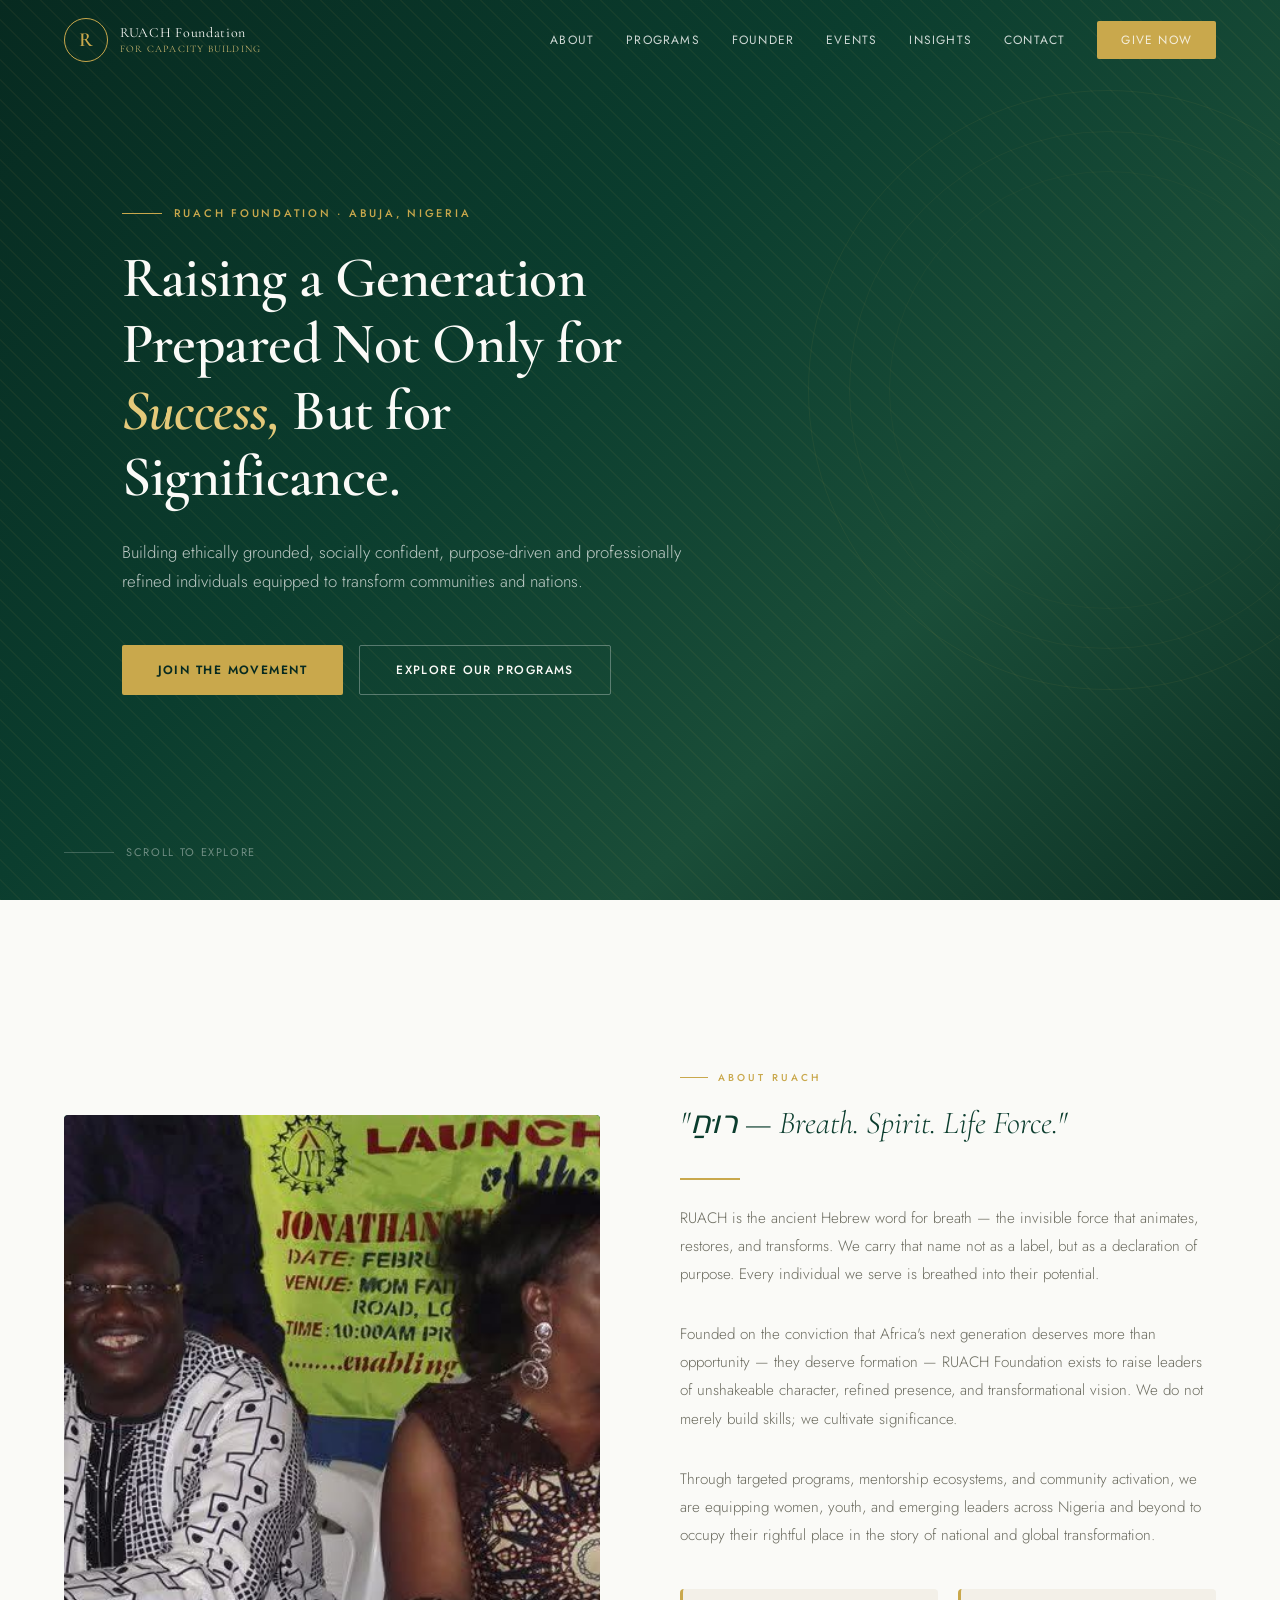
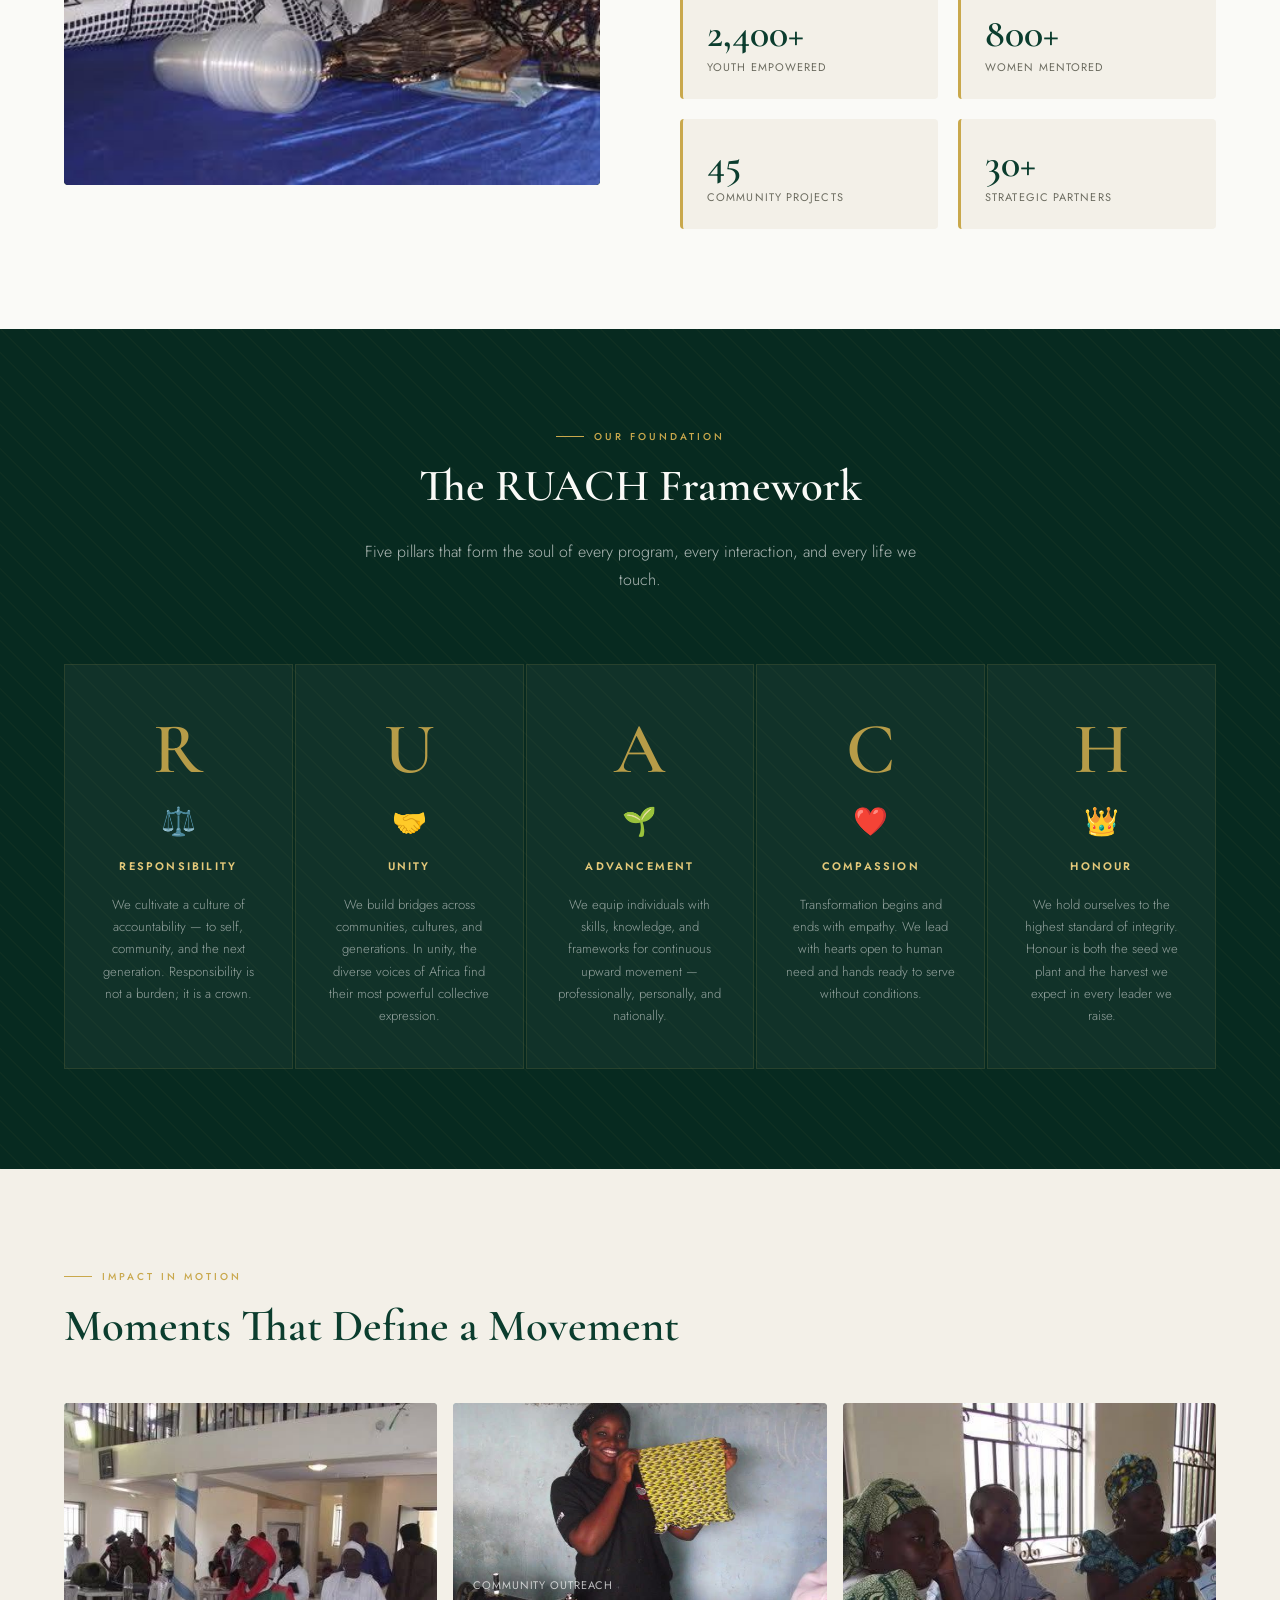
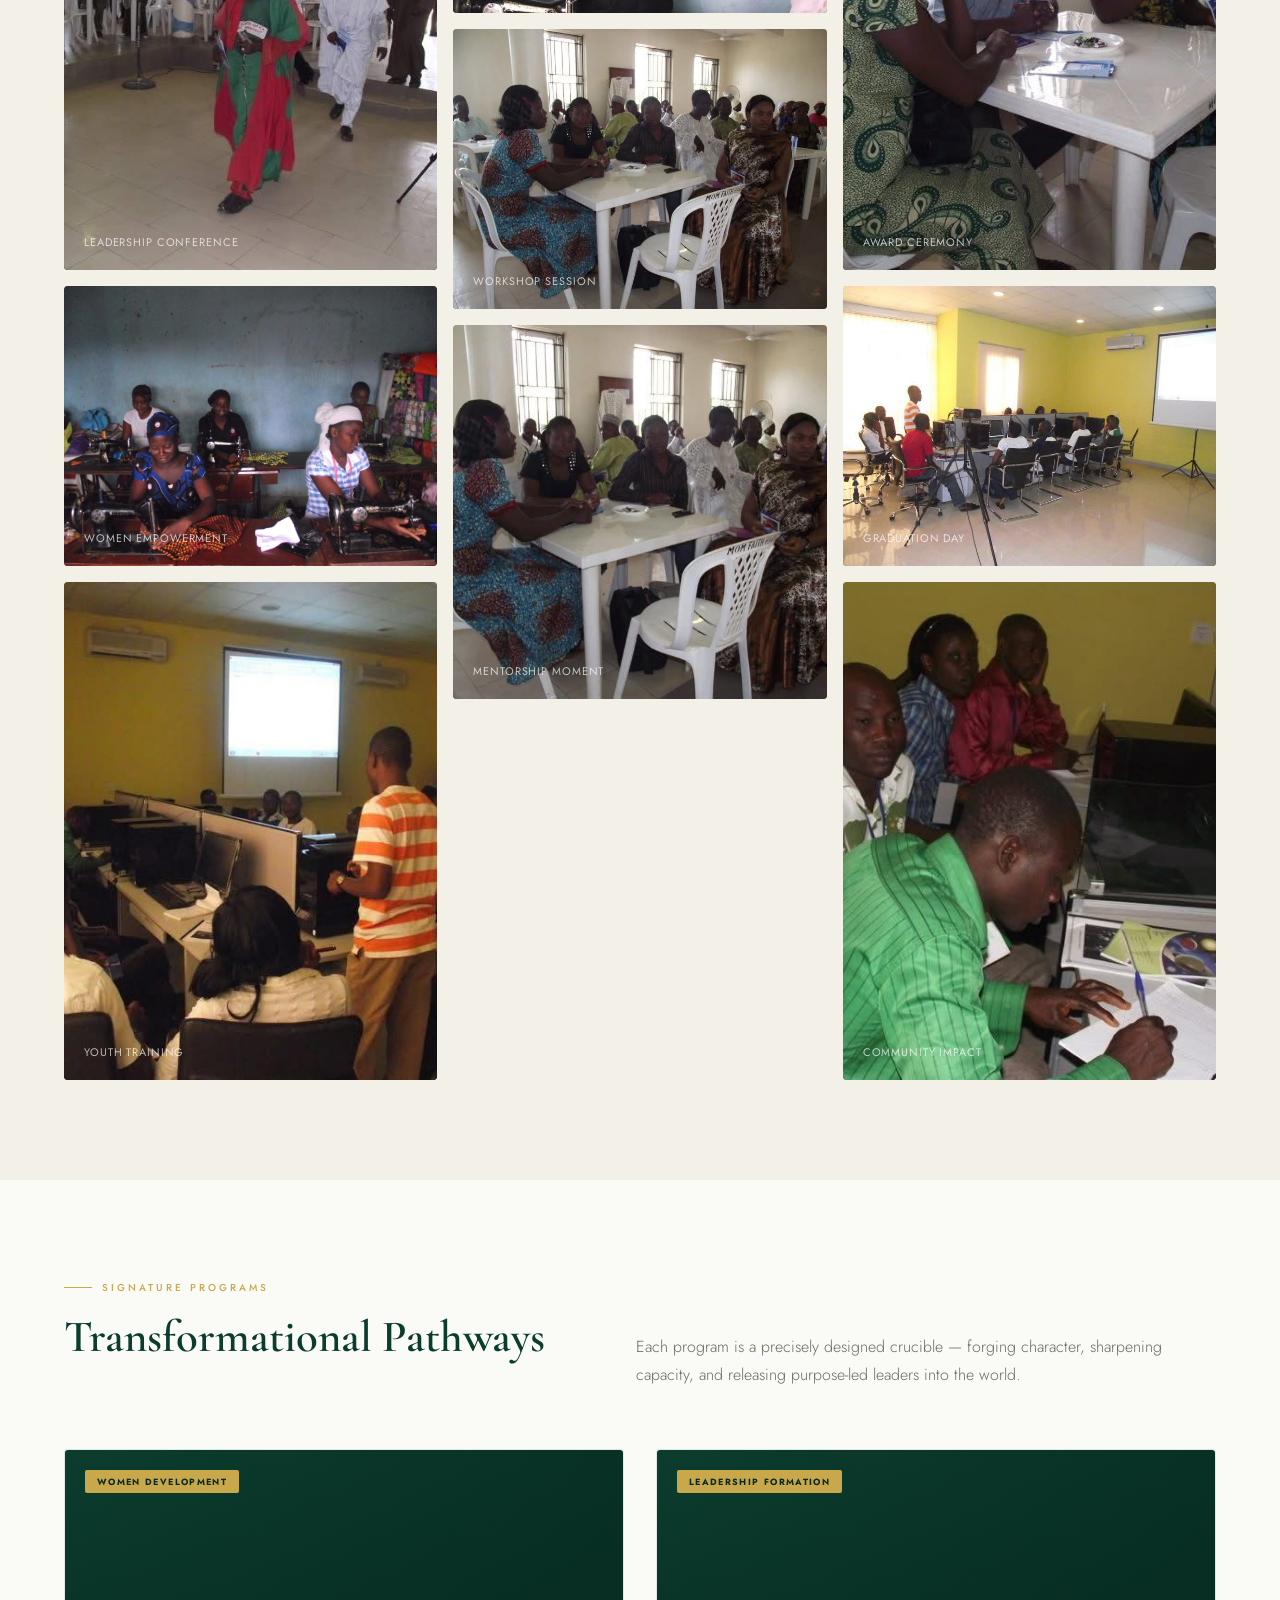
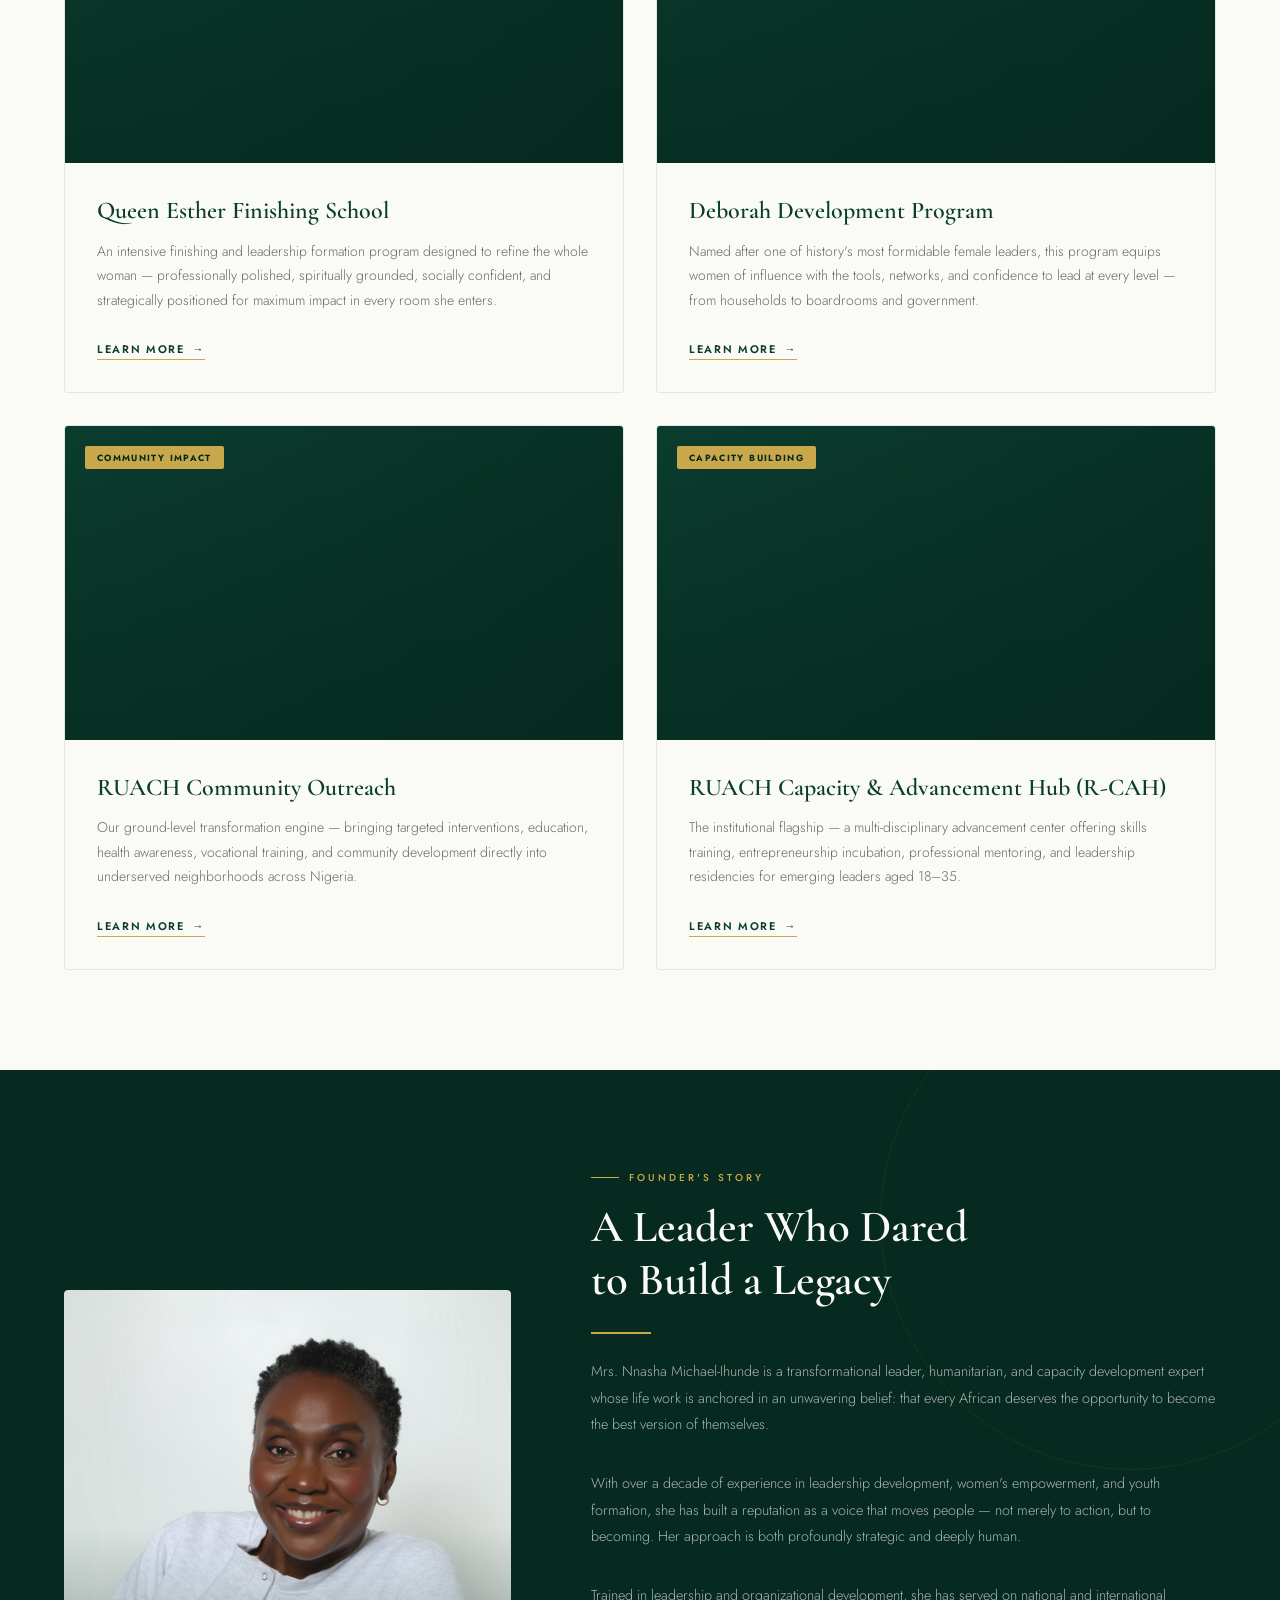
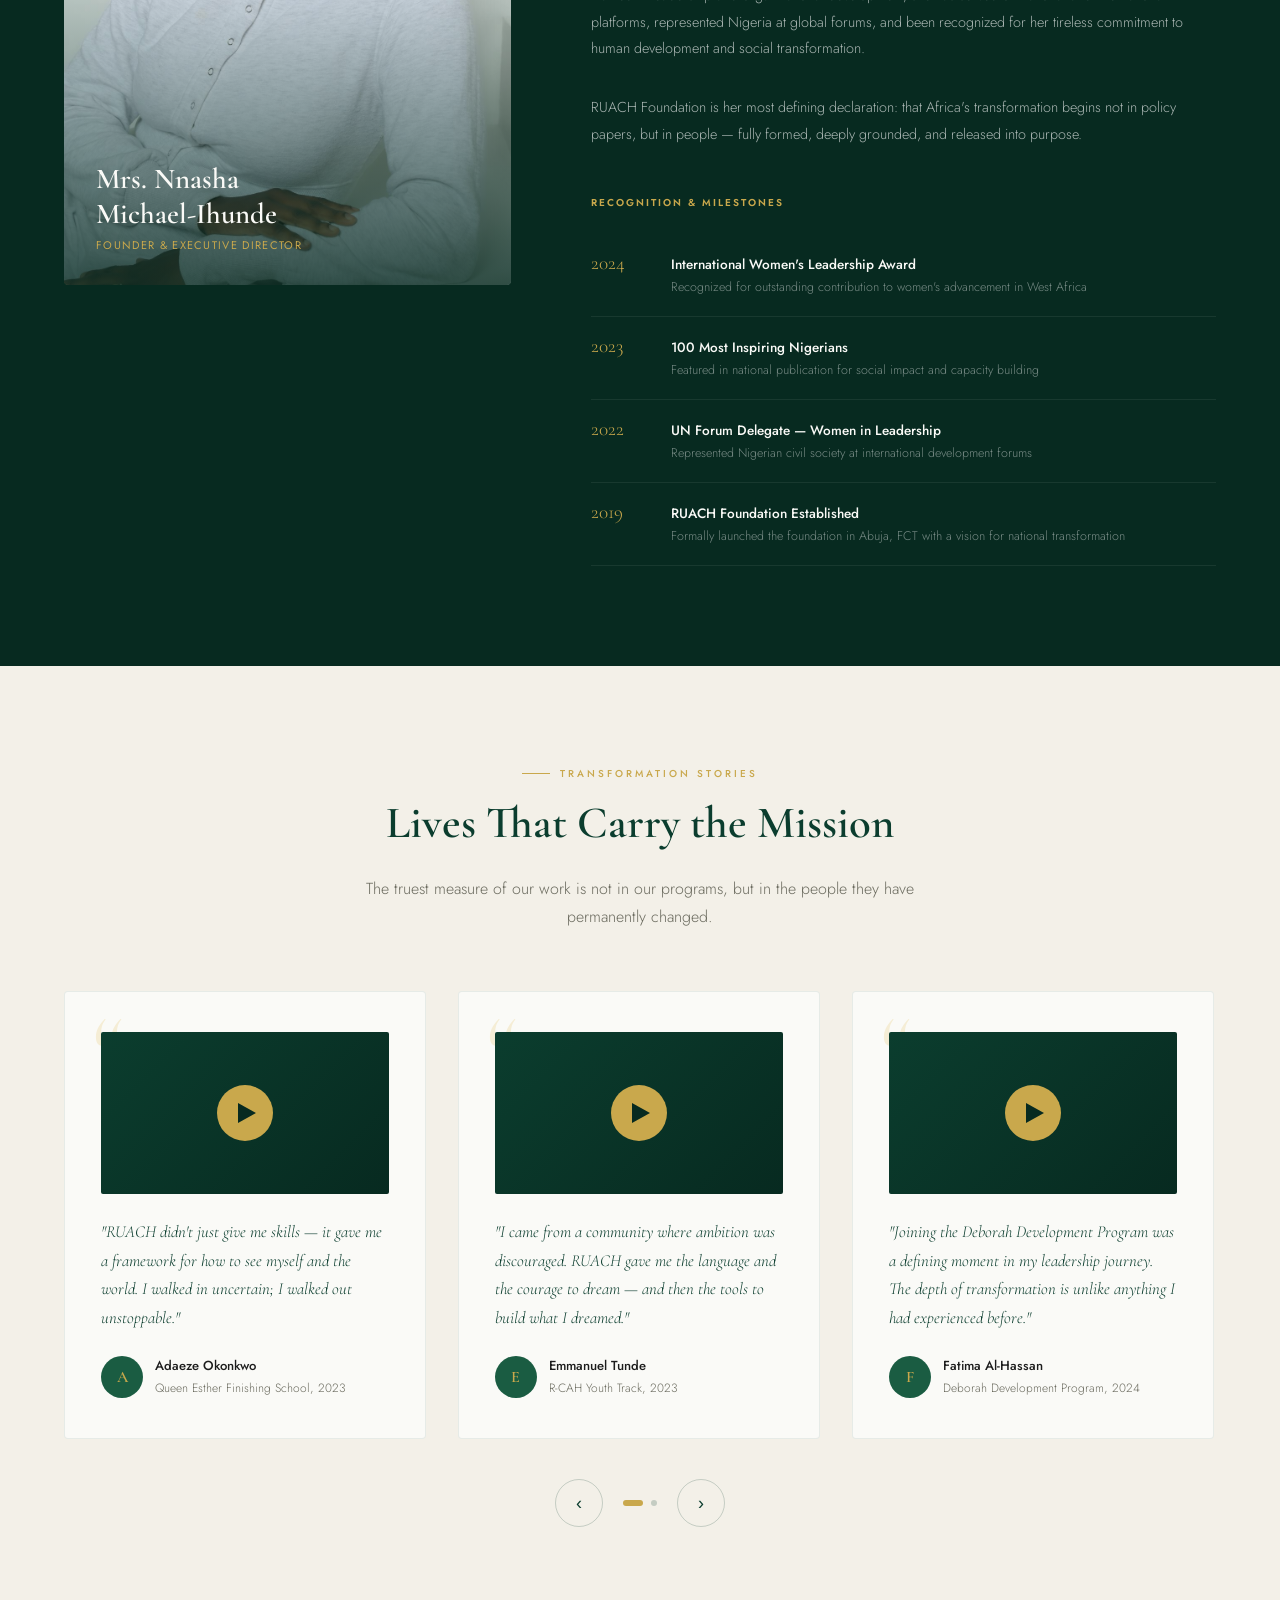
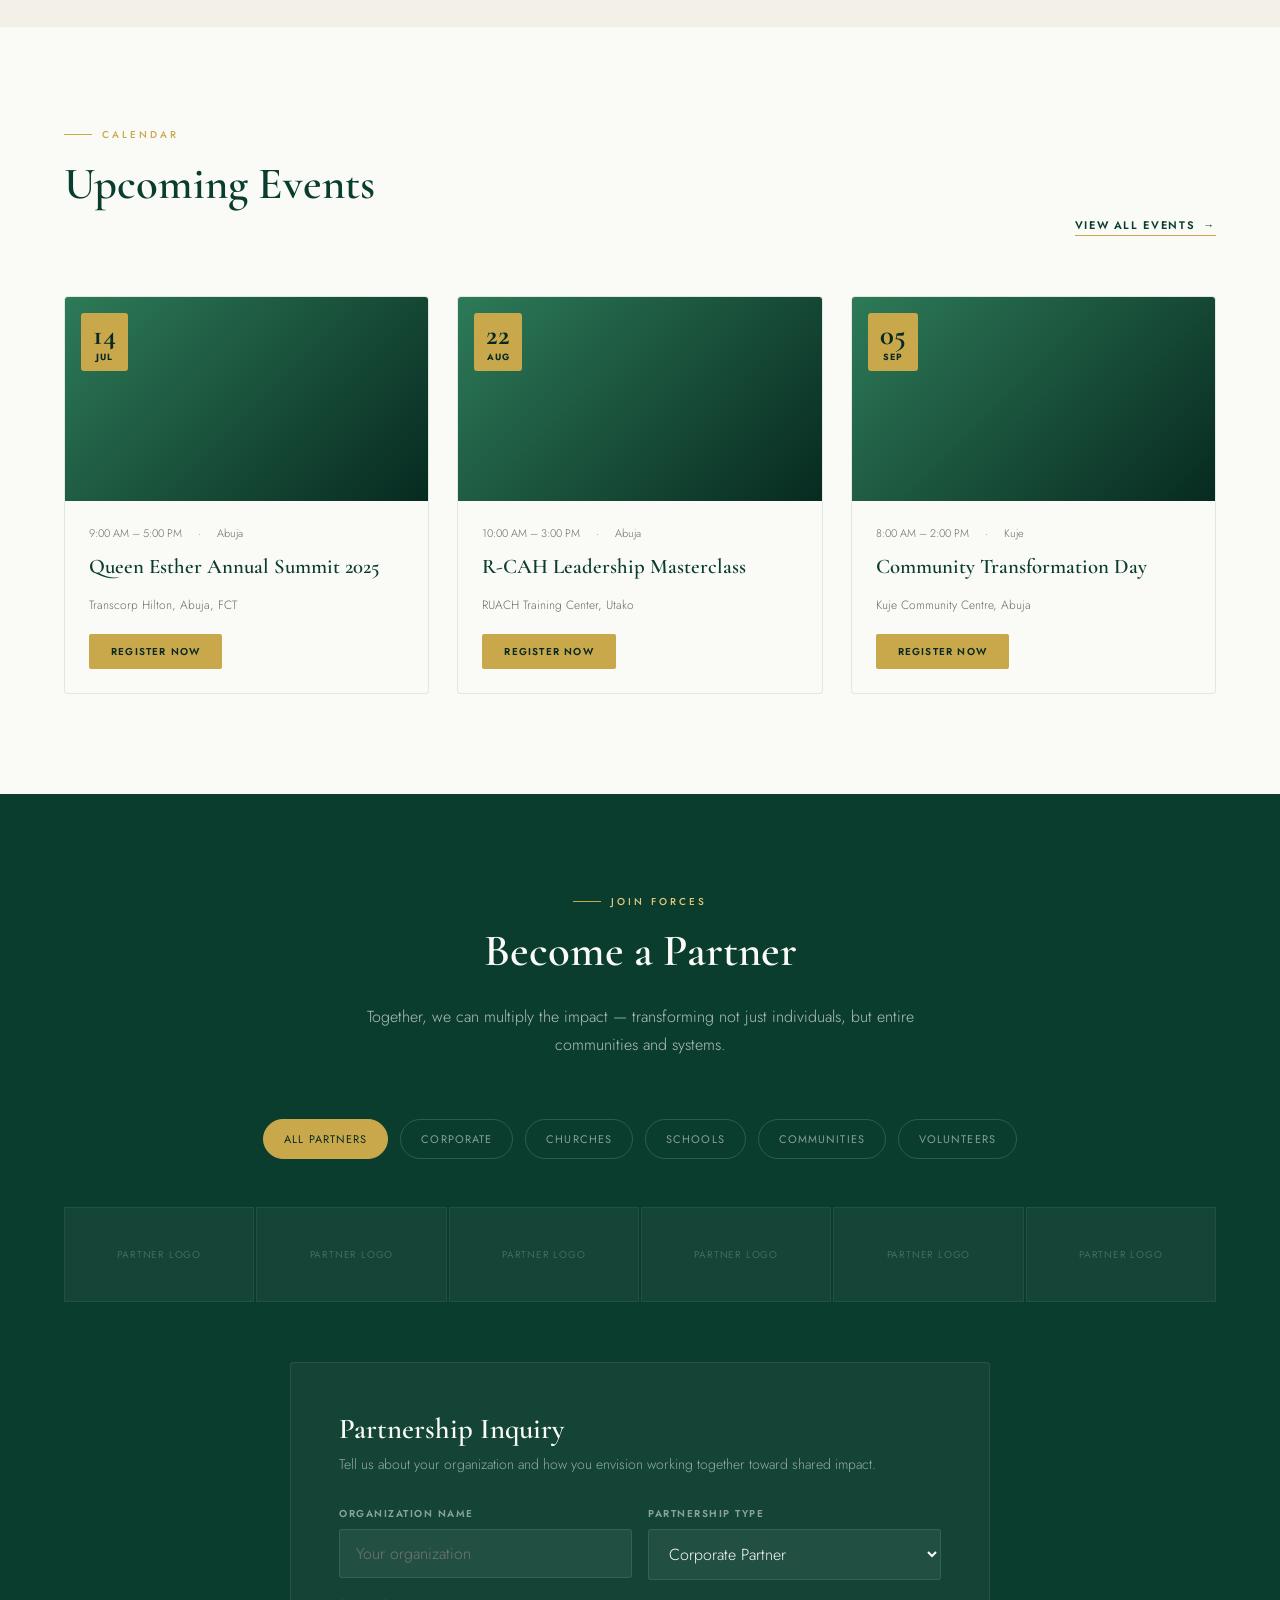
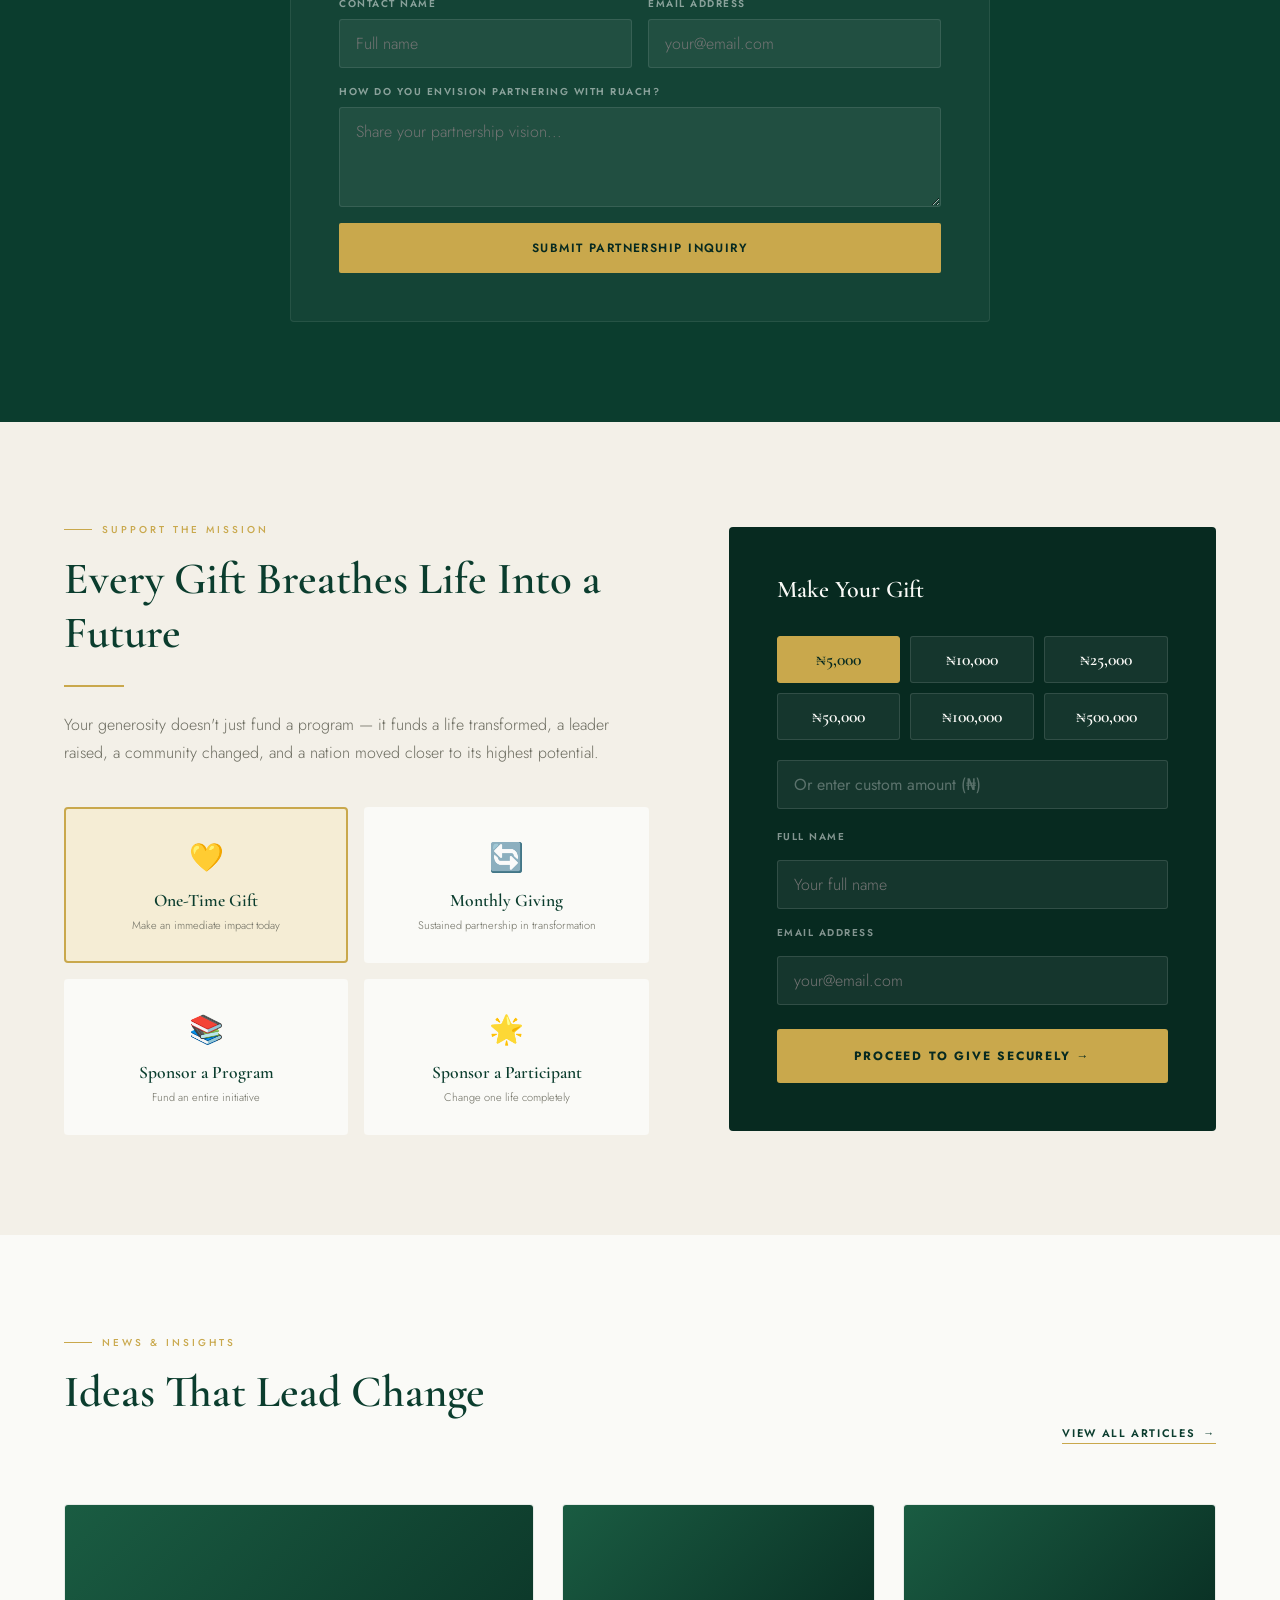
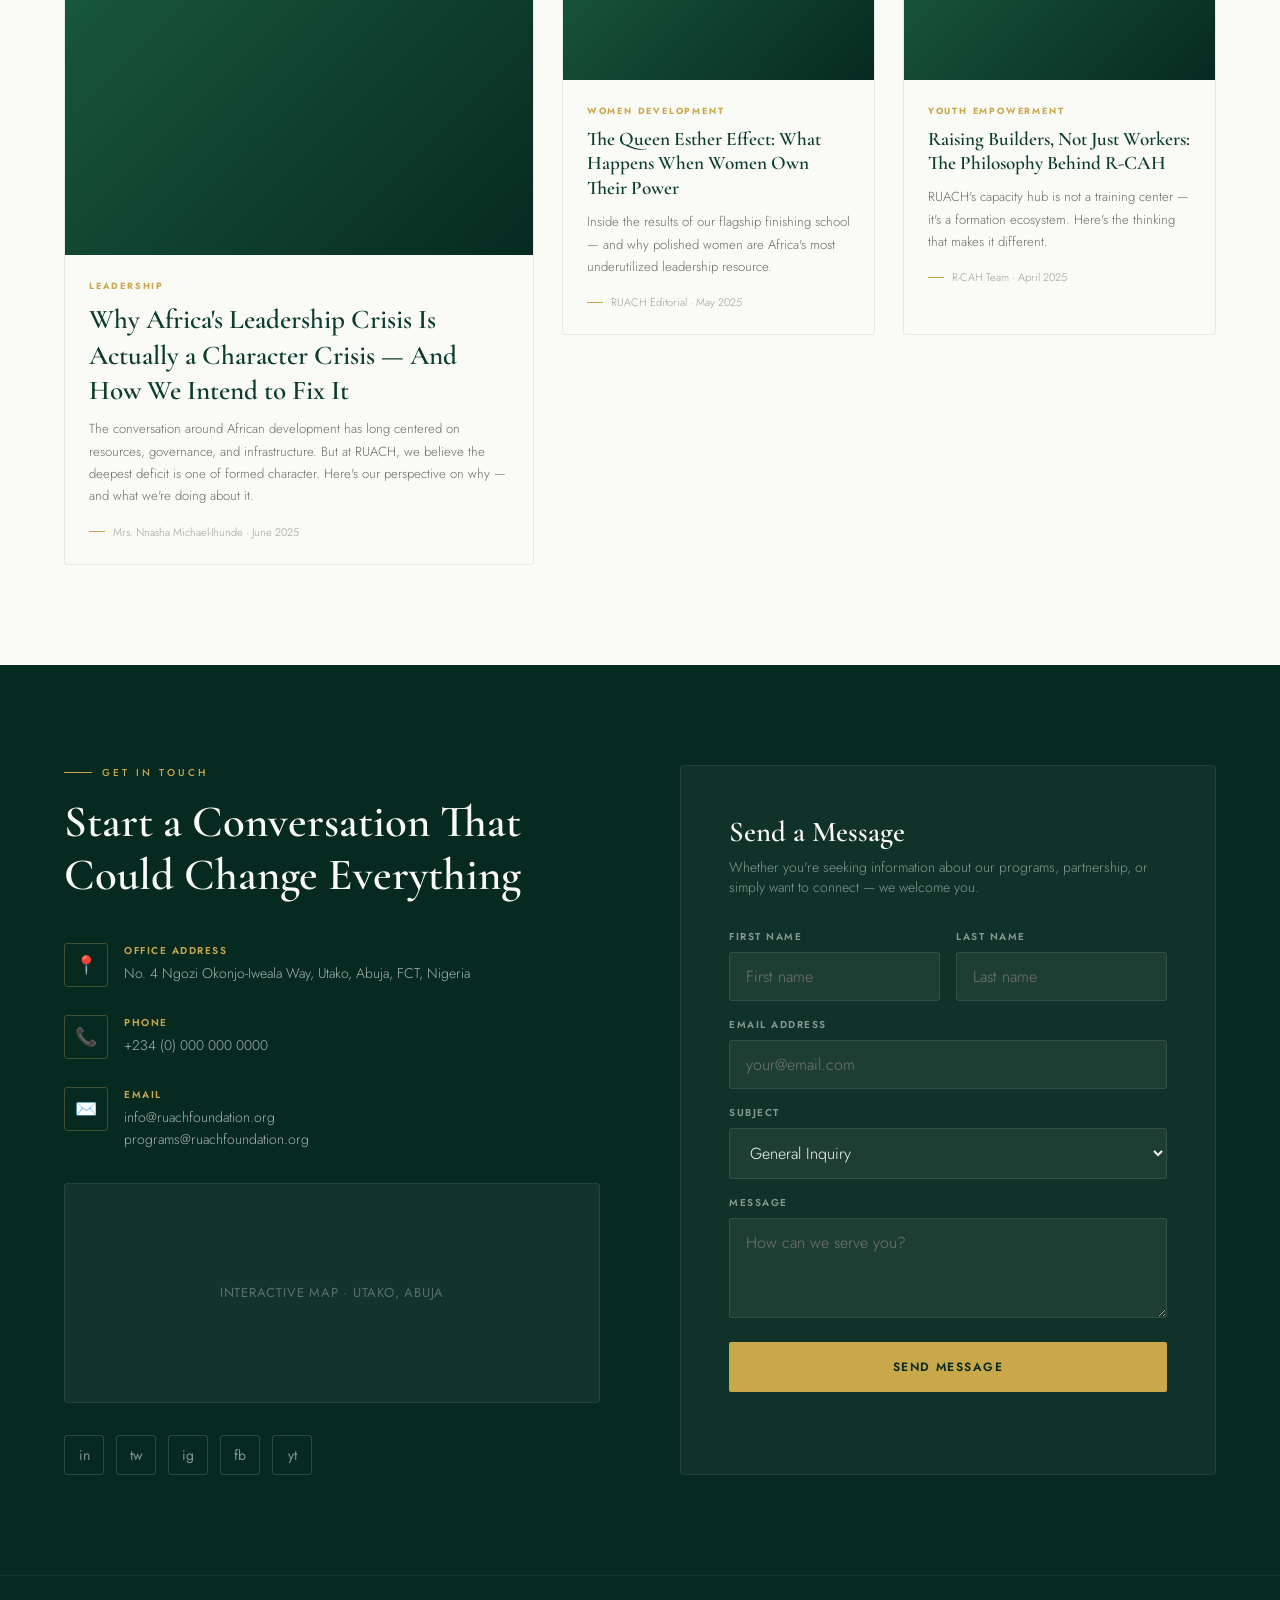
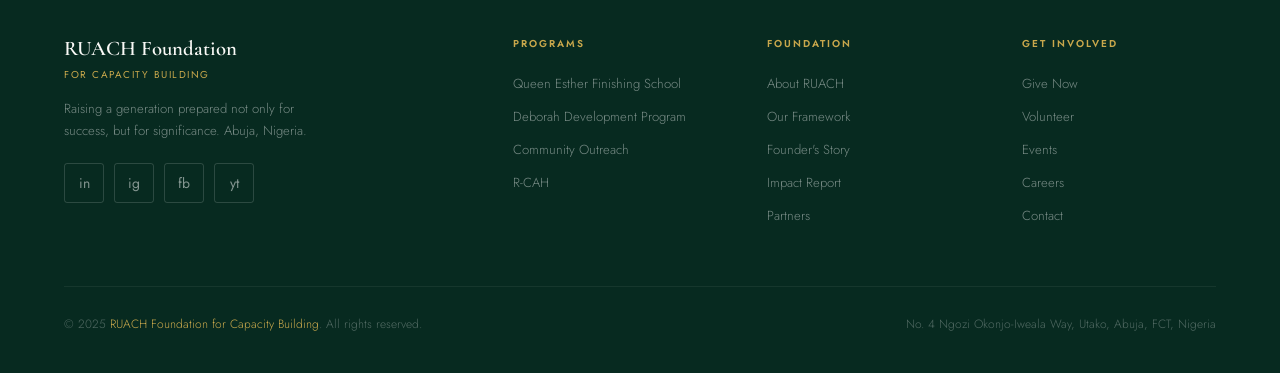
==== commit 428785ab: "today updatejune 23" ====
--- a/index.html
+++ b/index.html
@@ -1012,7 +1012,7 @@
       <div class="founder-portrait">
         <!-- ↓ UPDATE: replace src with your founder portrait image path -->
         <img class="founder-photo"
-             src=""
+             src="images/madam.JPG"
              alt="Mrs. Nnasha Michael-Ihunde — Founder and Executive Director, RUACH Foundation"
              loading="lazy">
         <div class="founder-name-badge">
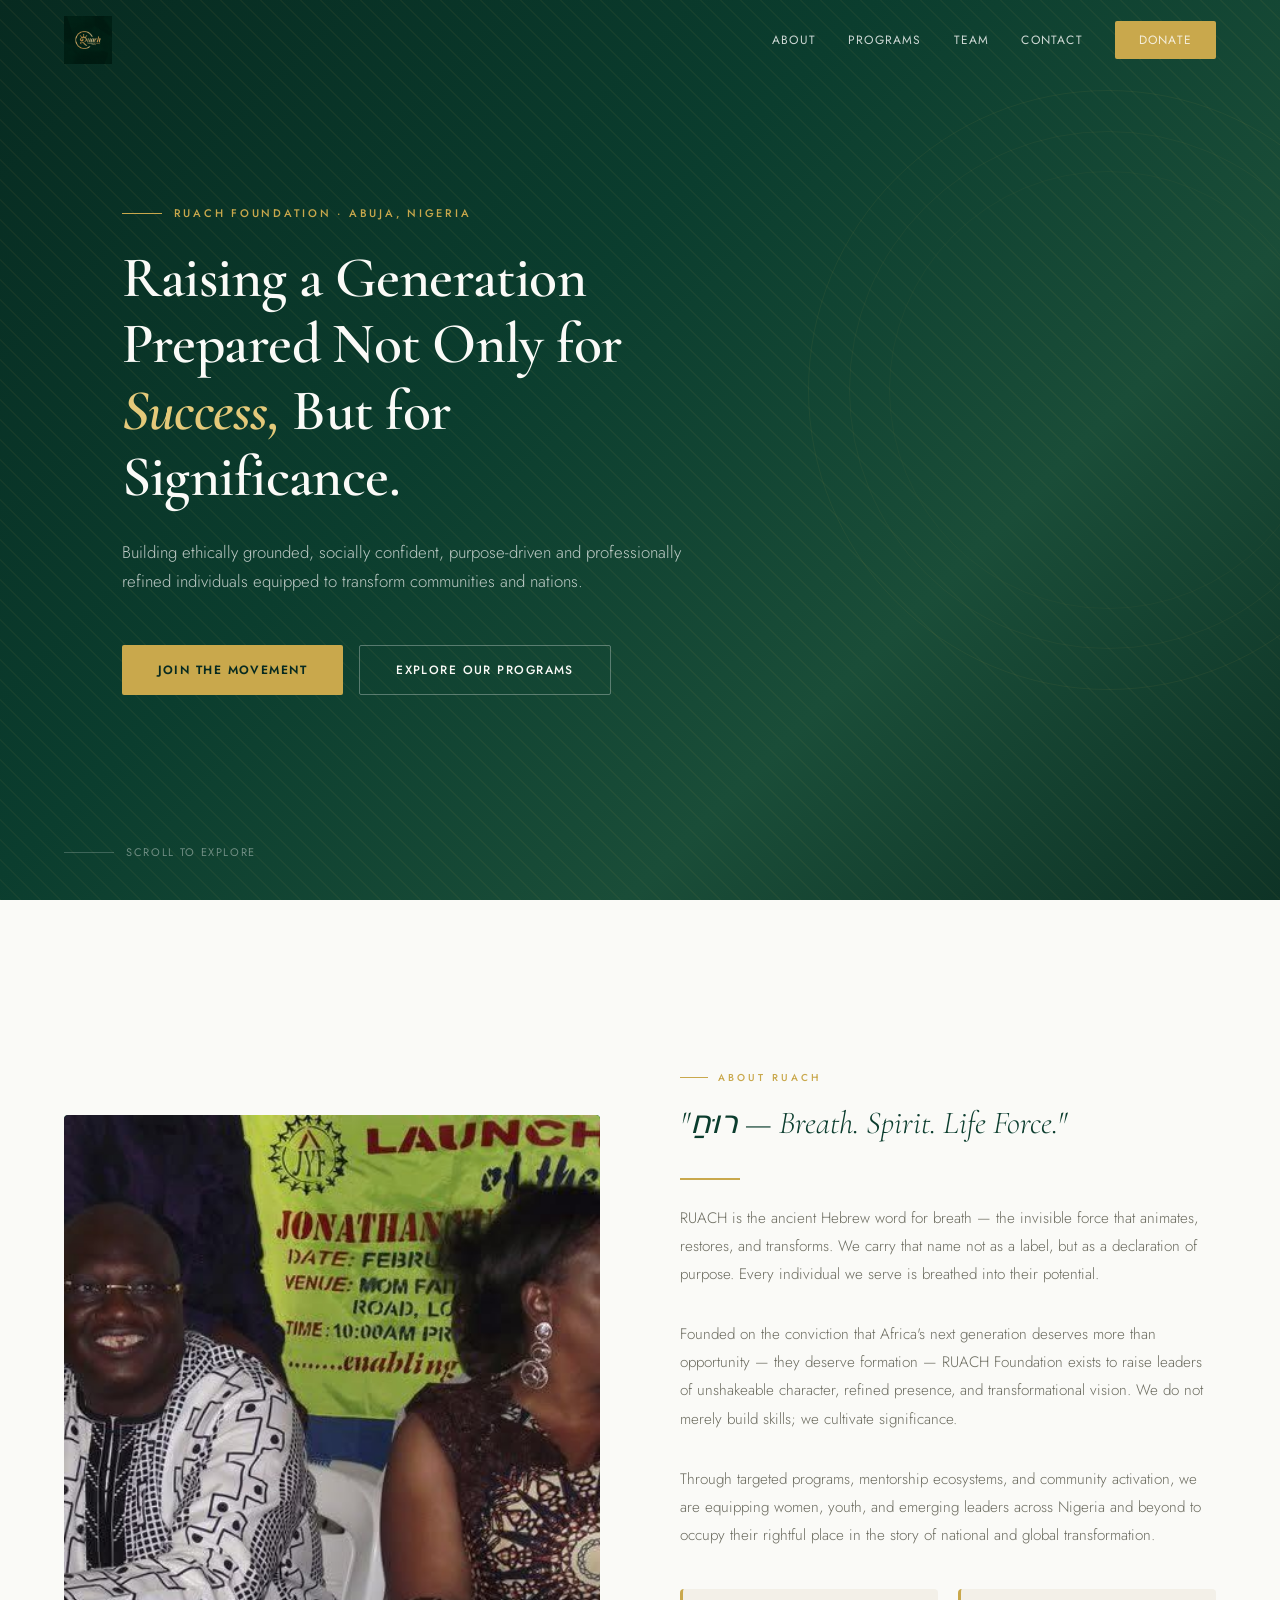
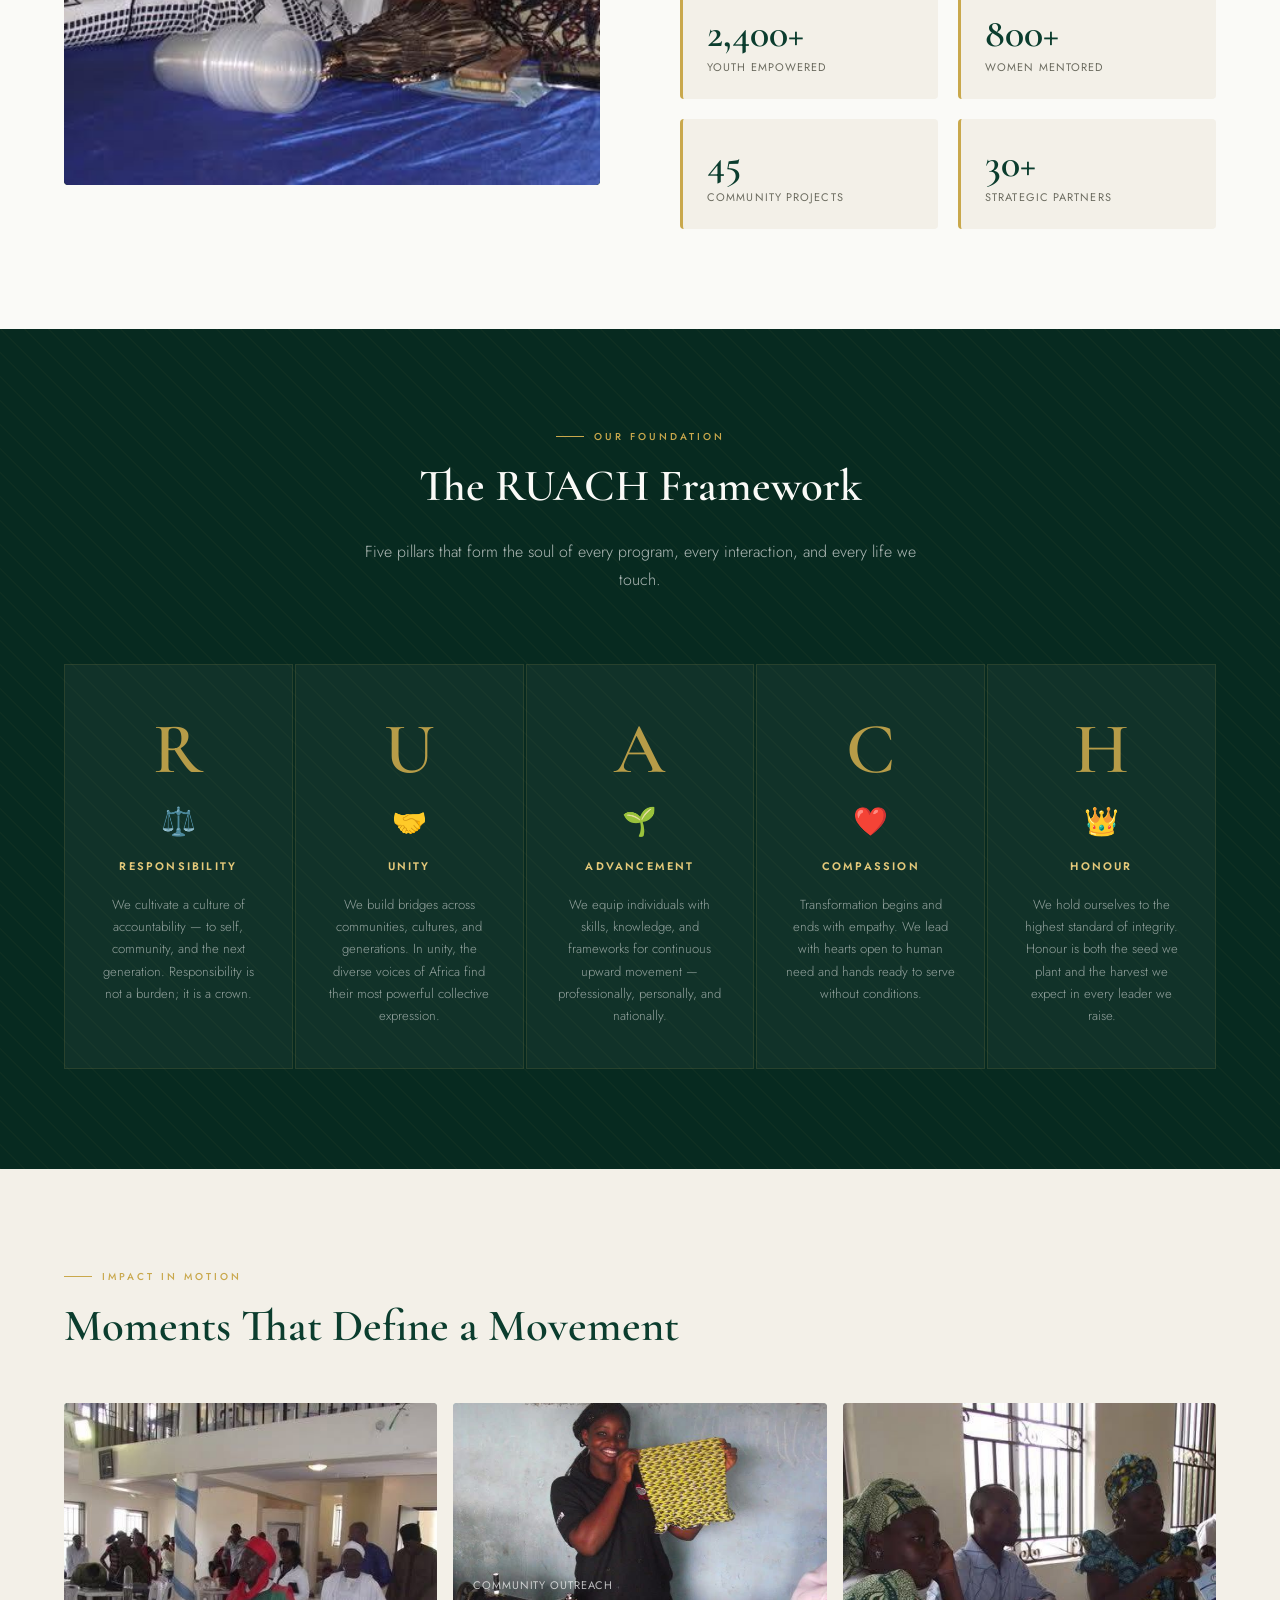
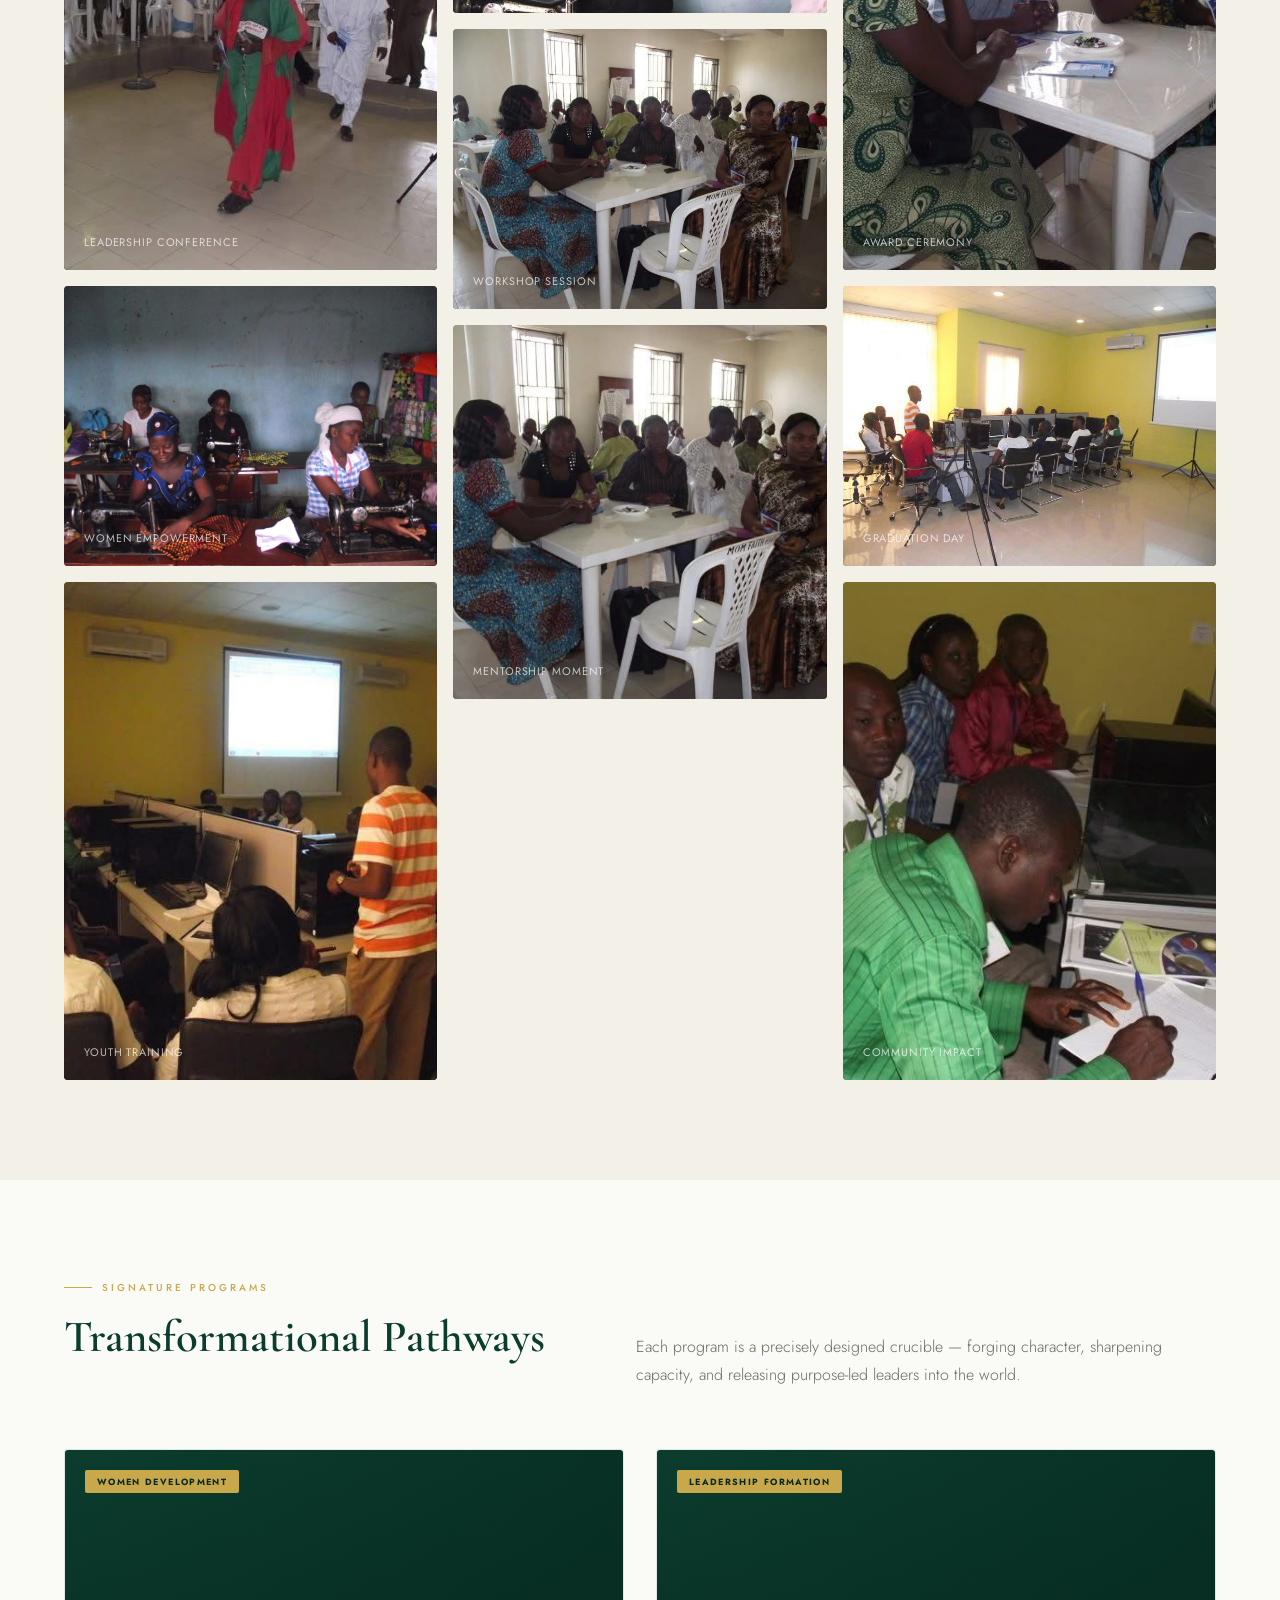
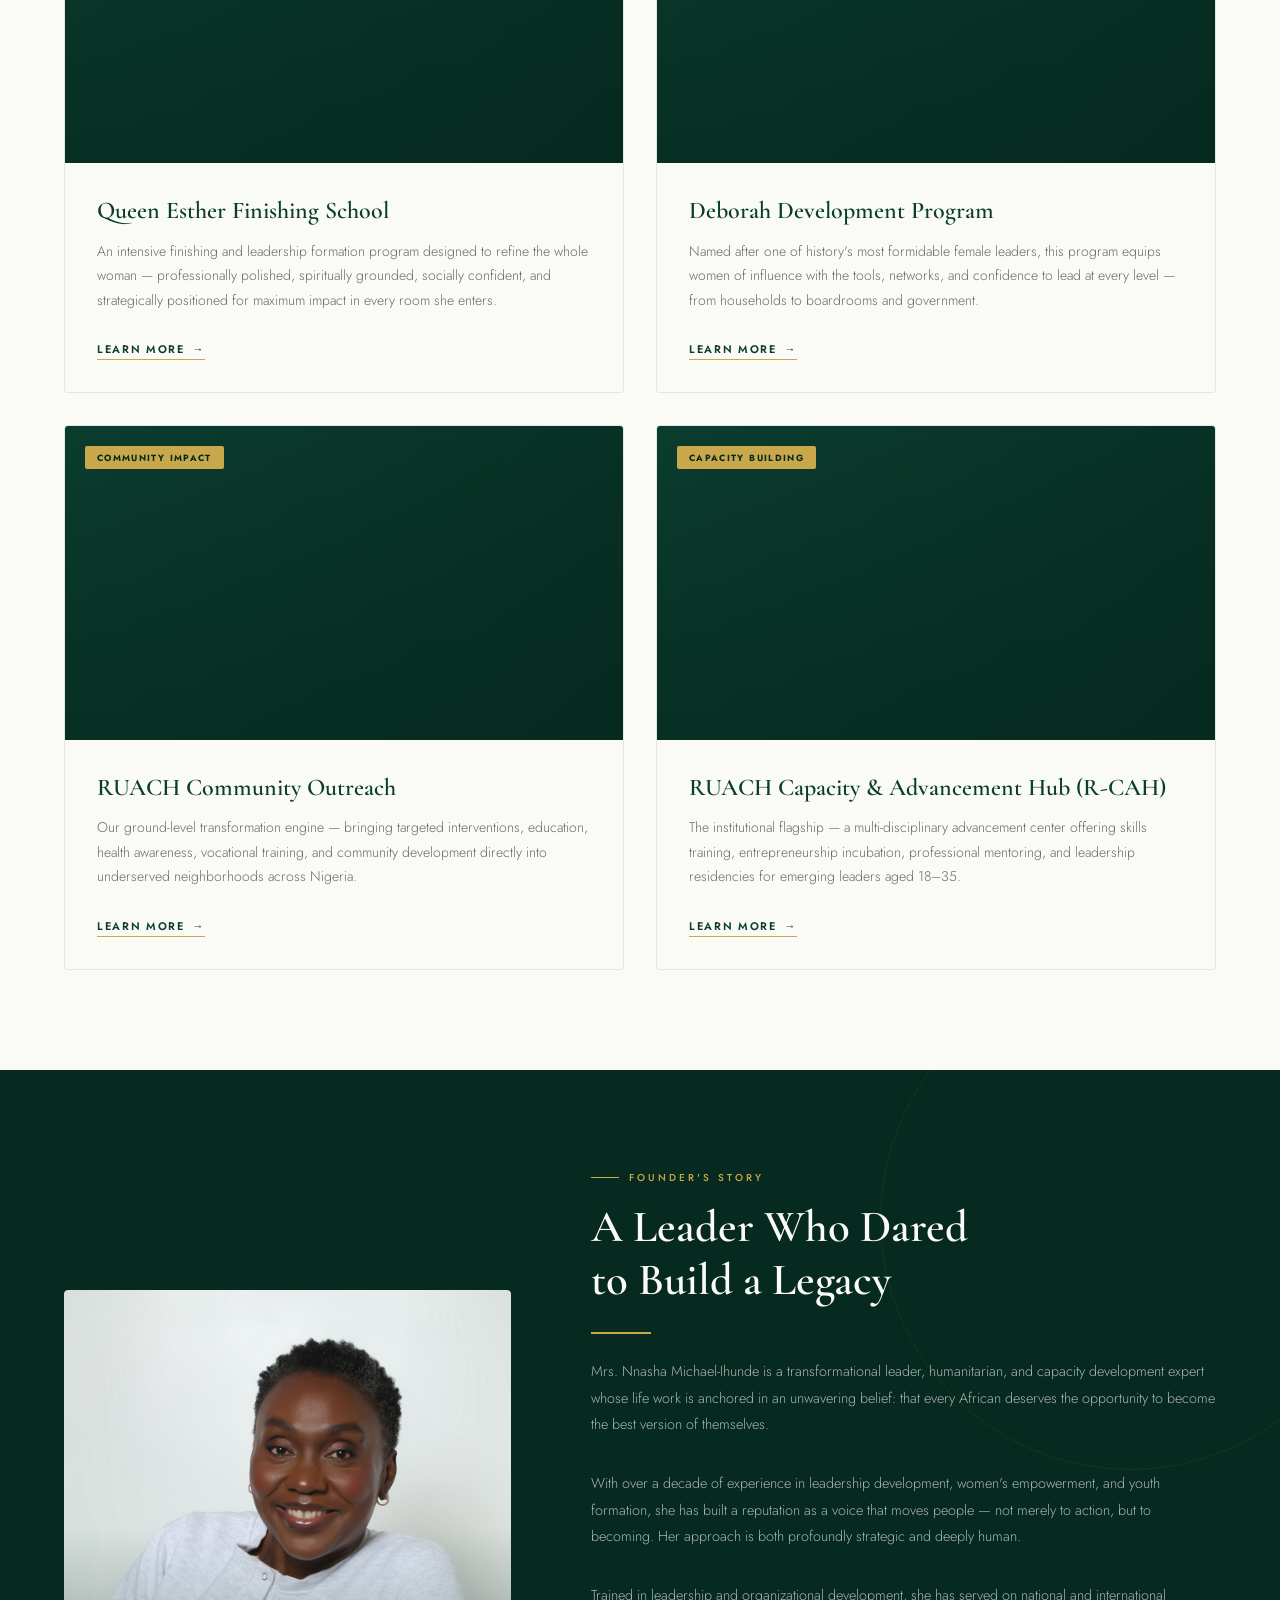
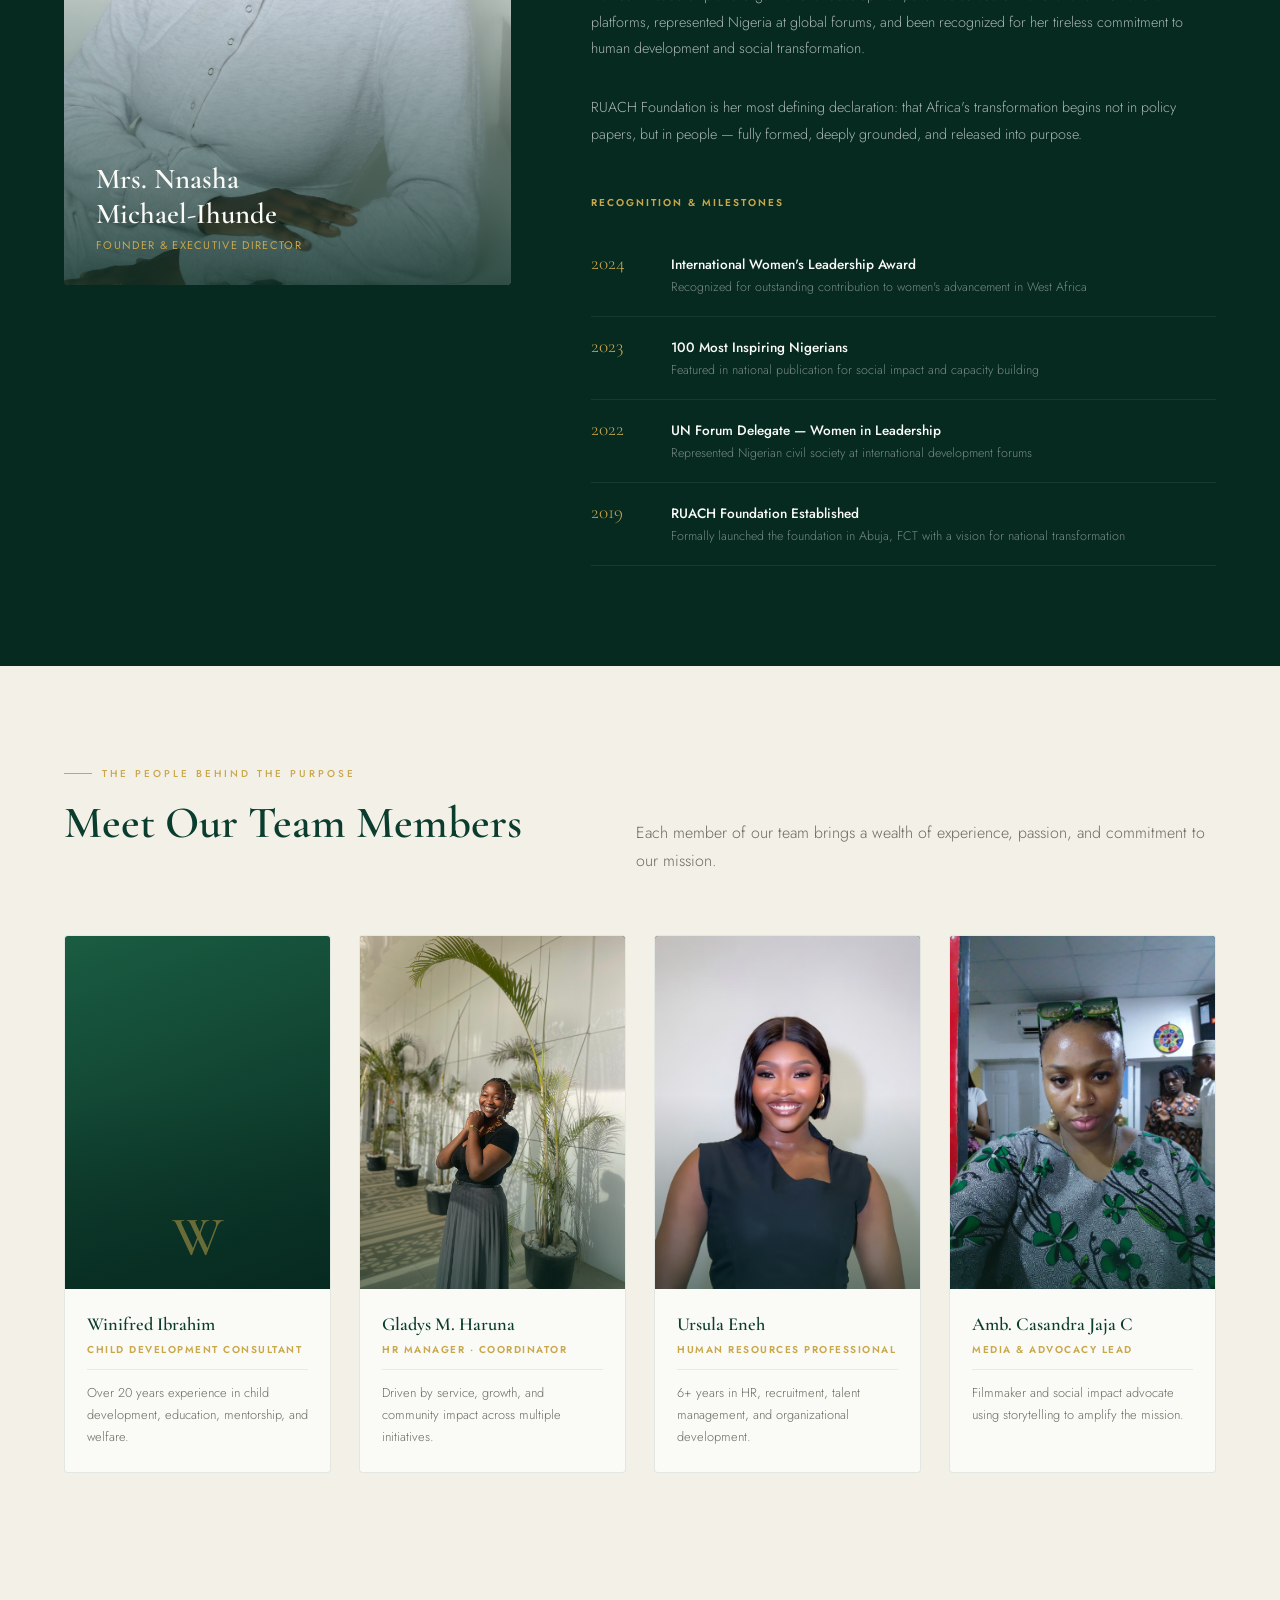
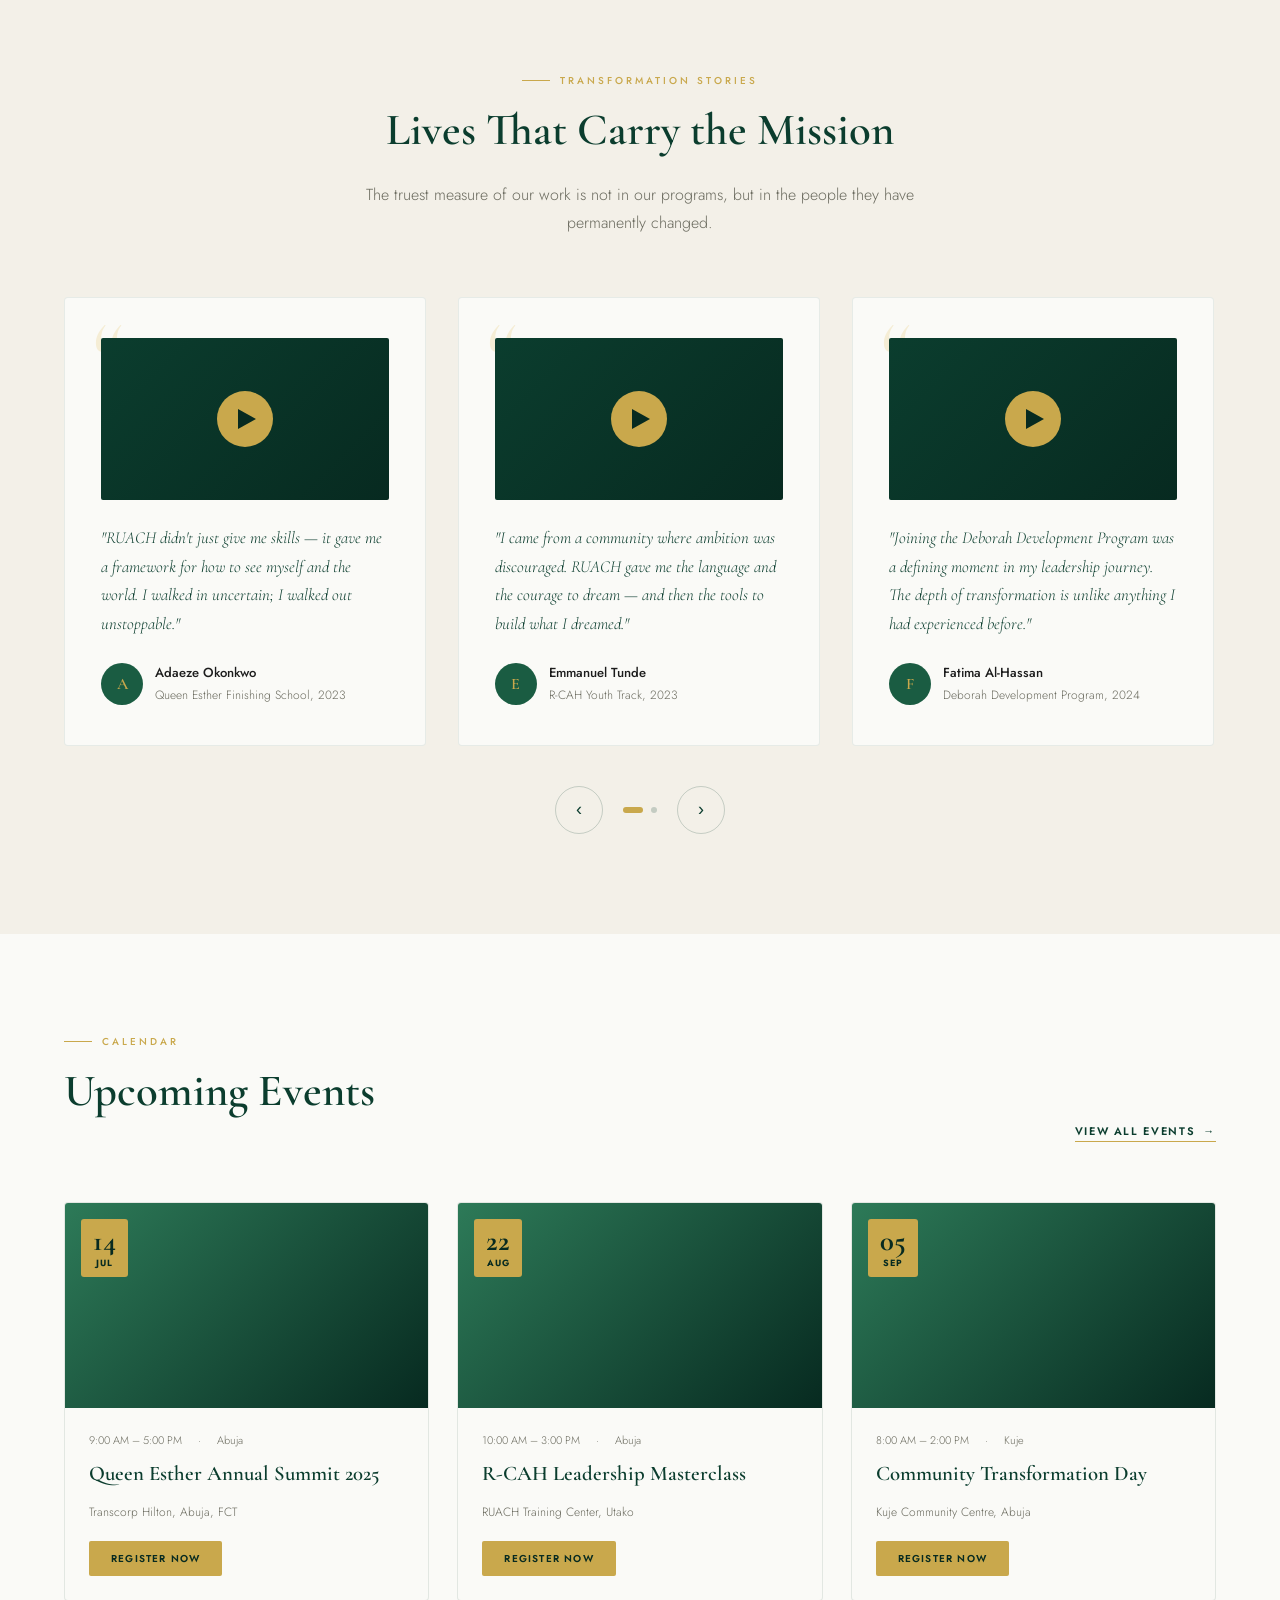
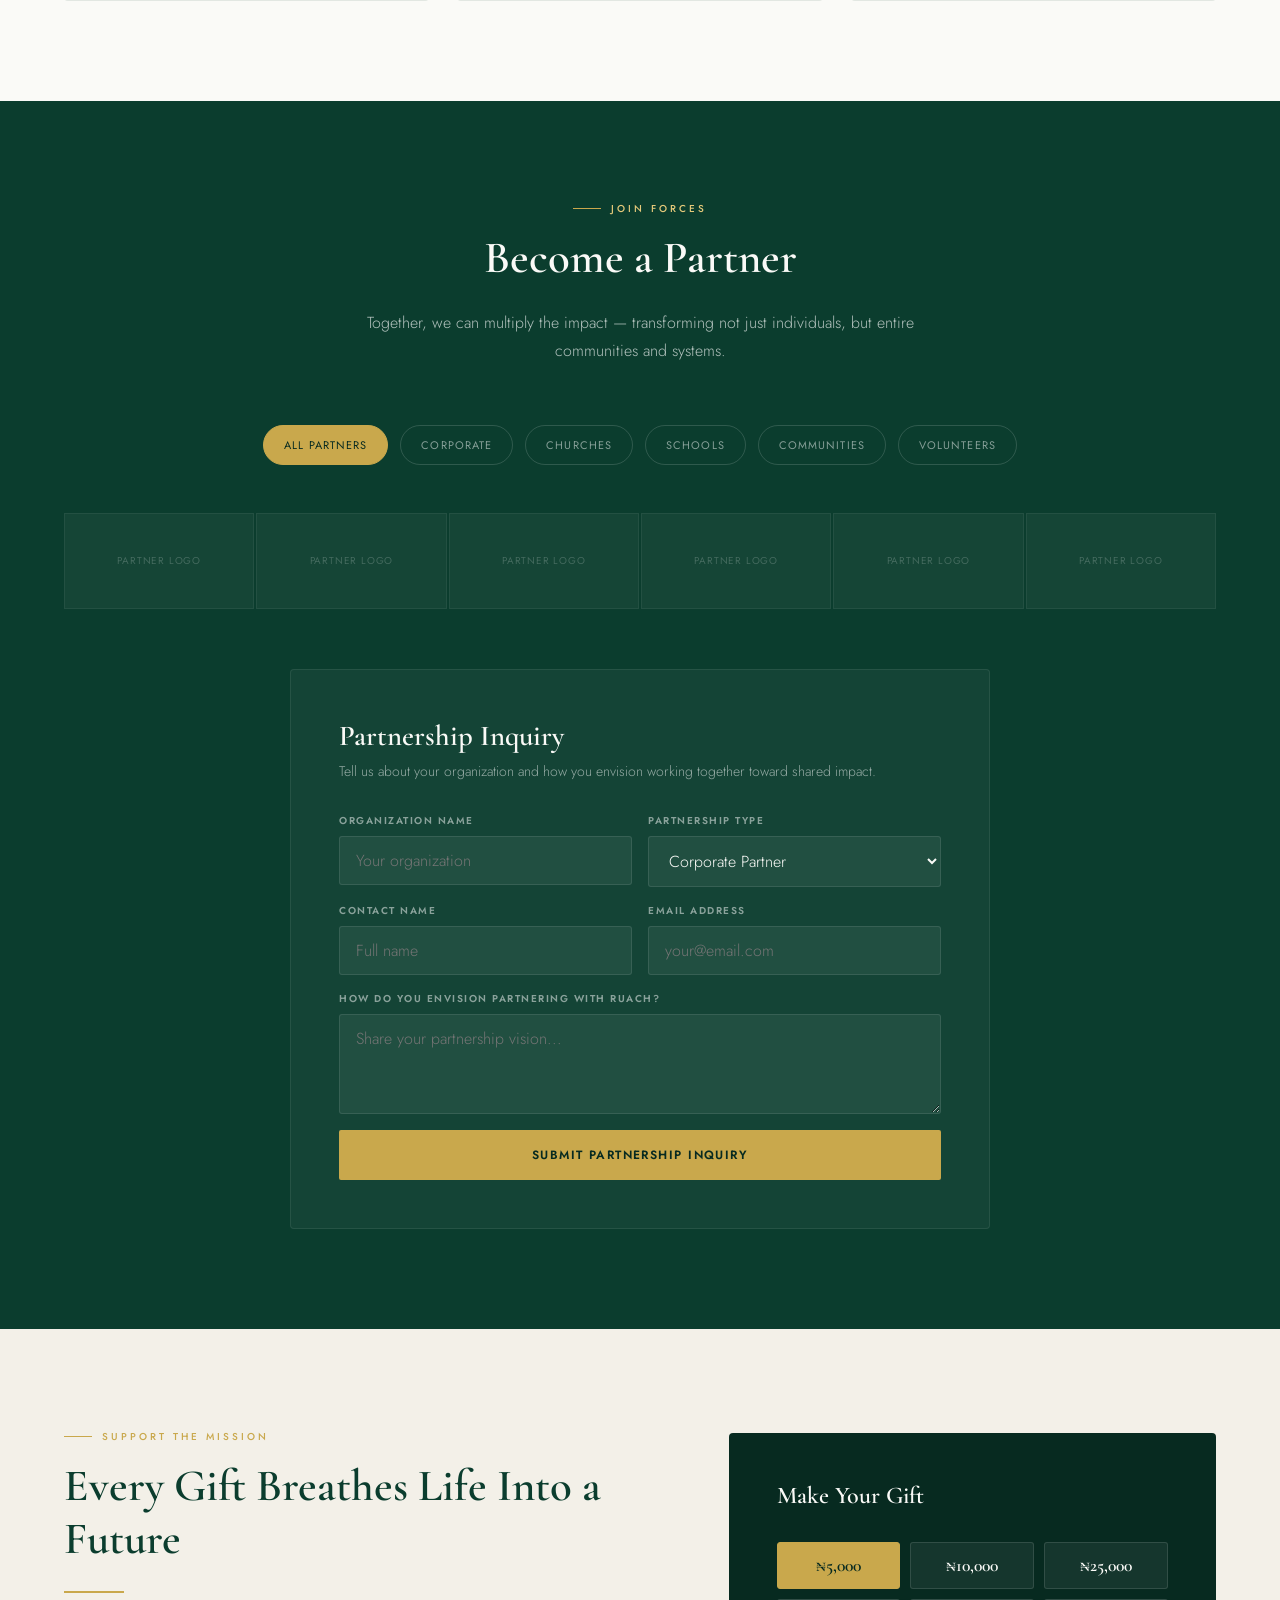
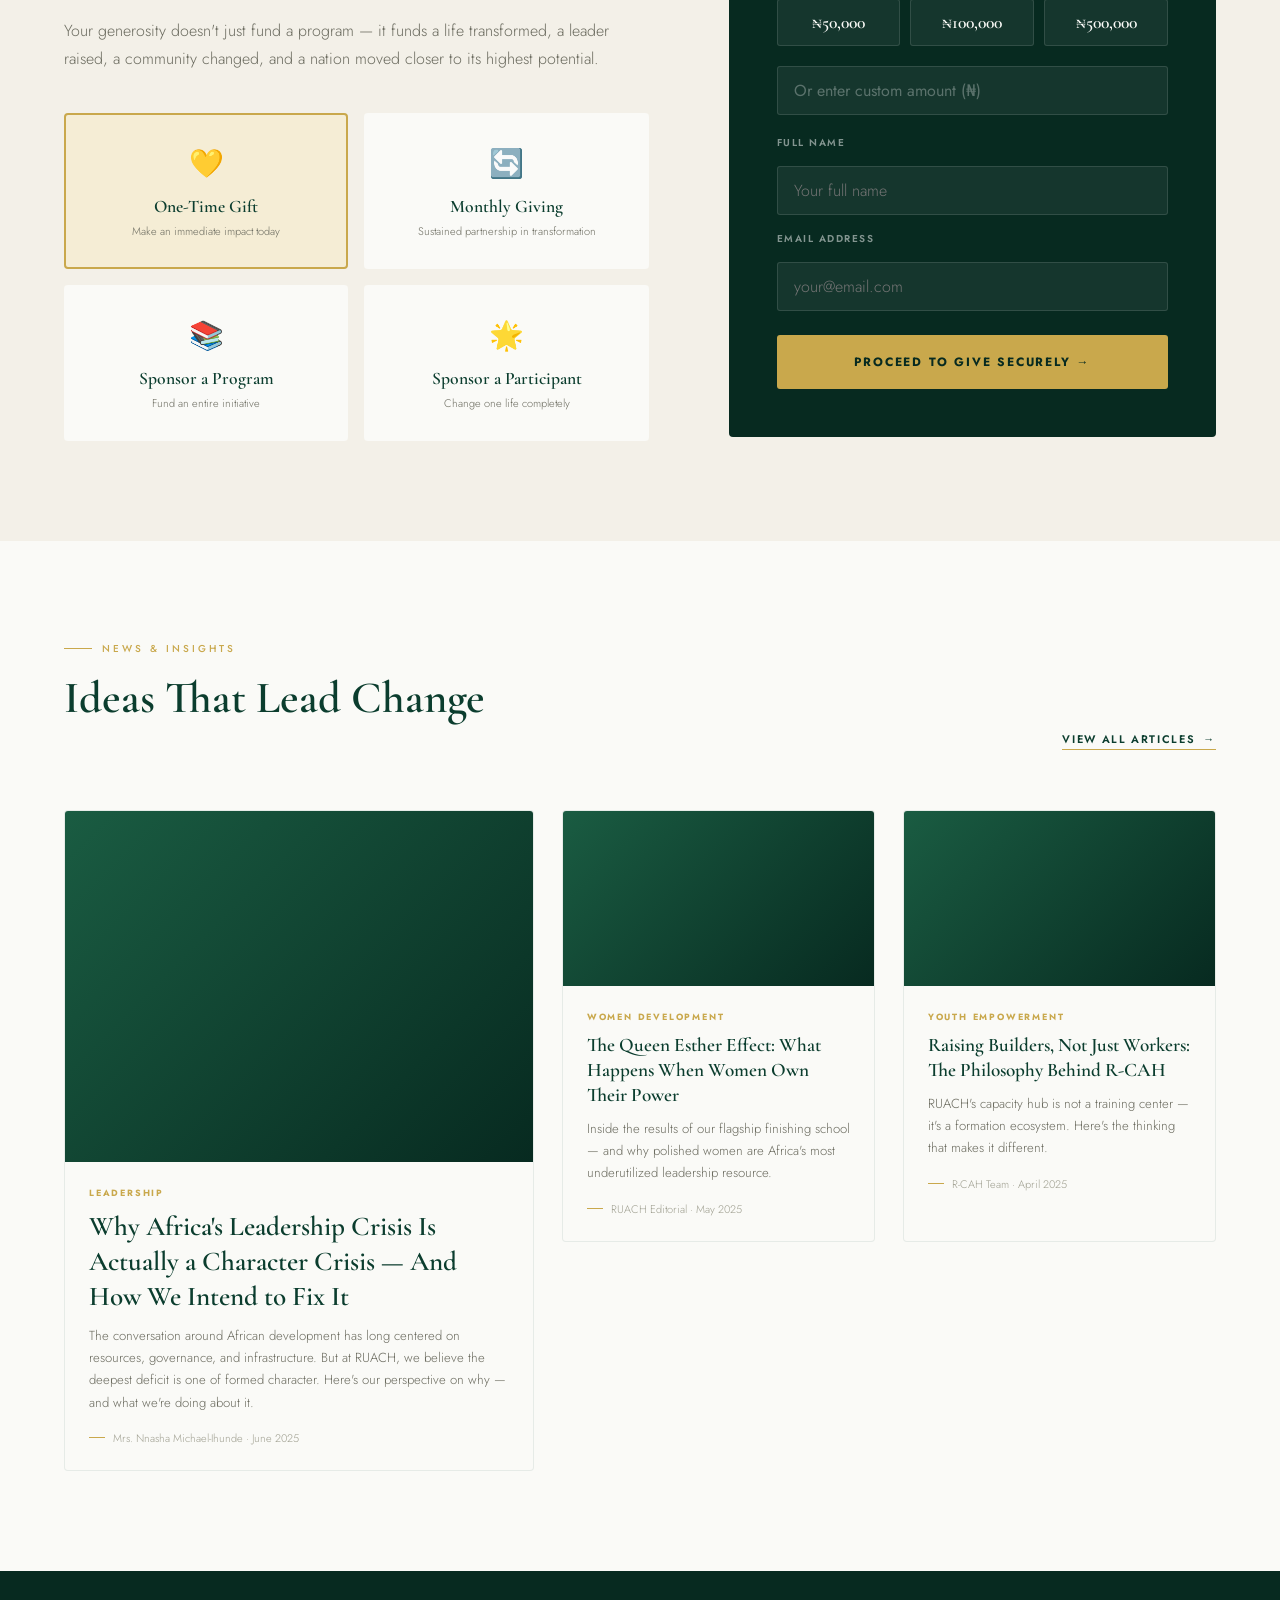
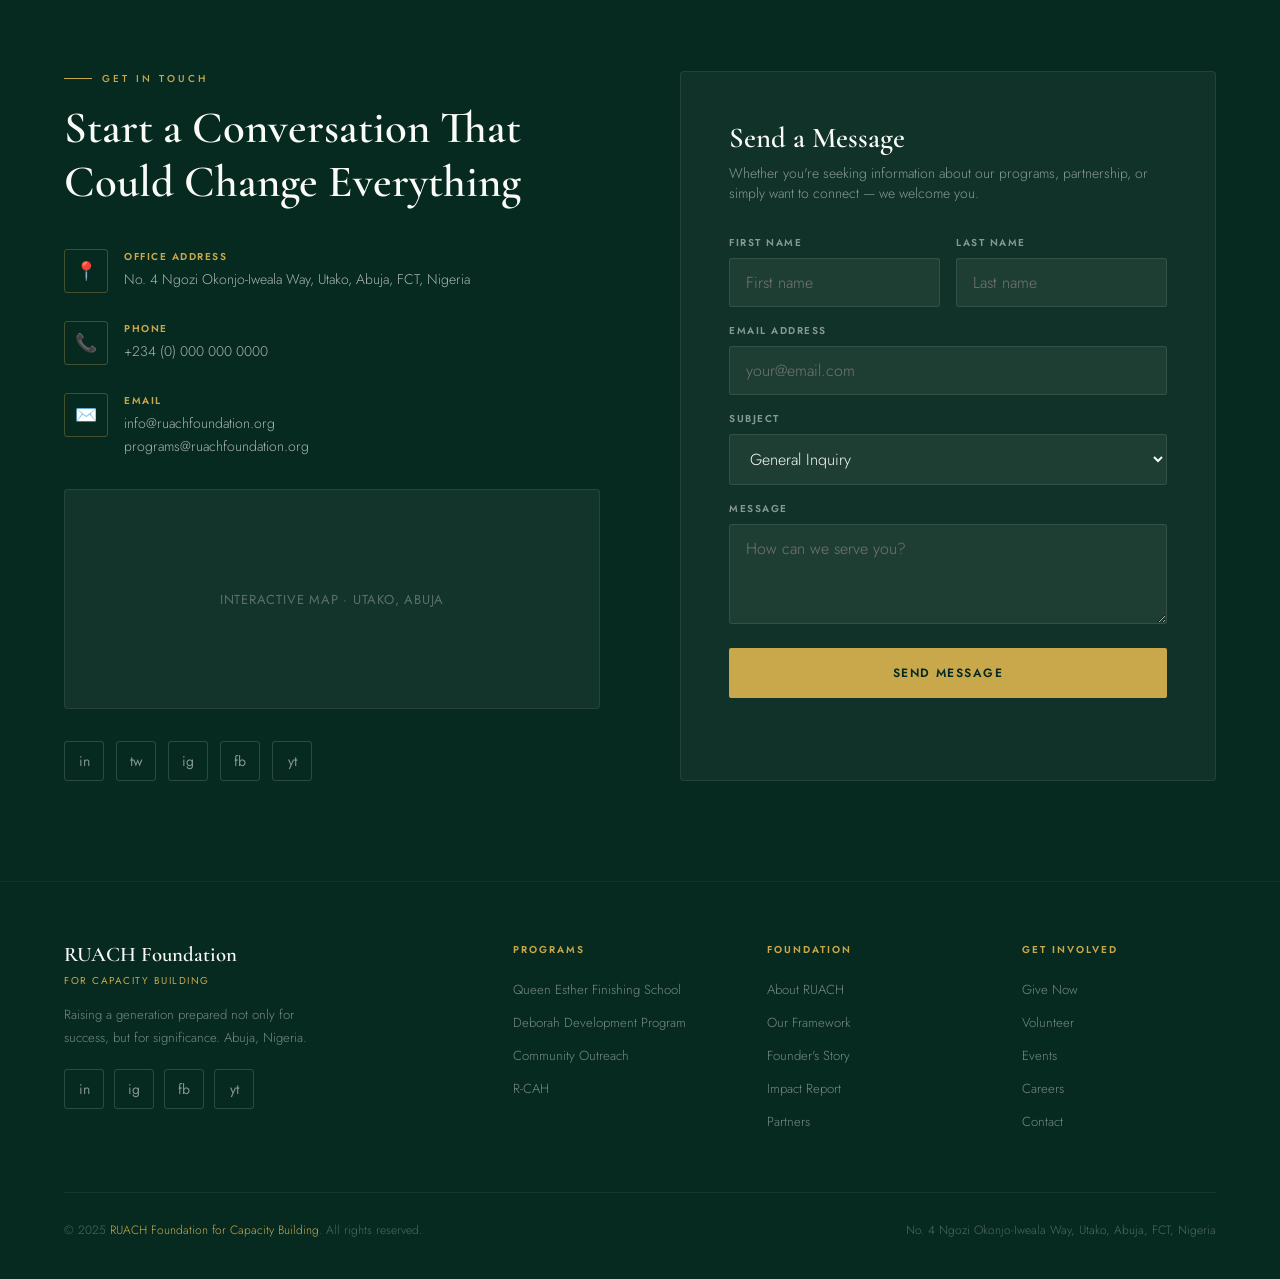
==== commit 3d86910a: "today updatejune3" ====
--- a/index.html
+++ b/index.html
@@ -32,32 +32,49 @@
 body{font-family:var(--sans);color:var(--charcoal);background:var(--ivory);overflow-x:hidden}
 img{max-width:100%;display:block}
 a{text-decoration:none;color:inherit}
-
-/* NAV */
-nav{position:fixed;top:0;left:0;right:0;z-index:1000;padding:0 5%;display:flex;align-items:center;justify-content:space-between;height:80px;transition:all 0.4s ease}
-nav.scrolled{background:rgba(7,42,32,0.97);backdrop-filter:blur(12px);box-shadow:0 2px 40px rgba(0,0,0,0.3)}
+/* ── NAVBAR ── */
+nav{position:fixed;top:0;left:0;right:0;z-index:1000;padding:0 5%;display:flex;align-items:center;justify-content:space-between;height:80px;transition:all .4s ease}
+nav.scrolled{background:rgba(7,42,32,.97);backdrop-filter:blur(12px);box-shadow:0 2px 40px rgba(0,0,0,.3)}
+
 .nav-logo{display:flex;align-items:center;gap:12px}
-.nav-logo-mark{width:44px;height:44px;border-radius:50%;border:1.5px solid var(--gold);display:flex;align-items:center;justify-content:center;font-family:var(--serif);font-size:20px;font-weight:600;color:var(--gold);
-/* RESPONSIVENESS FIX: prevent shrink on small screens */
-flex-shrink:0}
-.nav-logo-text{font-family:var(--serif);font-size:14px;color:var(--ivory);letter-spacing:0.05em;line-height:1.3}
-.nav-logo-text span{display:block;font-size:10px;font-weight:300;color:var(--gold-light);letter-spacing:0.12em;text-transform:uppercase}
+.nav-logo-mark{width:44px;height:44px;border-radius:50%;border:1.5px solid var(--gold);display:flex;align-items:center;justify-content:center;font-family:var(--serif);font-size:20px;font-weight:600;color:var(--gold);flex-shrink:0}
+/* If you have a logo image, use this instead of .nav-logo-mark + .nav-logo-text */
+.nav-logo-img{height:48px;width:auto;max-width:180px;object-fit:contain;display:block;flex-shrink:0}
+.nav-logo-text{font-family:var(--serif);font-size:14px;color:var(--ivory);letter-spacing:.05em;line-height:1.3}
+.nav-logo-text span{display:block;font-size:10px;font-weight:300;color:var(--gold-light);letter-spacing:.12em;text-transform:uppercase}
+
 .nav-links{display:flex;align-items:center;gap:32px}
-.nav-links a{font-size:12px;font-weight:400;color:rgba(255,255,255,0.8);letter-spacing:0.1em;text-transform:uppercase;transition:color 0.3s}
+.nav-links a{font-size:12px;font-weight:400;color:rgba(255,255,255,.8);letter-spacing:.1em;text-transform:uppercase;transition:color .3s}
 .nav-links a:hover{color:var(--gold)}
-.nav-cta{background:var(--gold);color:var(--emerald-deep);font-family:var(--sans);font-size:11px;font-weight:600;letter-spacing:0.12em;text-transform:uppercase;padding:10px 24px;border-radius:2px;transition:all 0.3s}
+
+.nav-cta{background:var(--gold);color:var(--emerald-deep);font-family:var(--sans);font-size:11px;font-weight:600;letter-spacing:.12em;text-transform:uppercase;padding:10px 24px;border-radius:2px;transition:all .3s}
 .nav-cta:hover{background:var(--gold-light);transform:translateY(-1px)}
-.nav-hamburger{display:none;flex-direction:column;gap:5px;cursor:pointer;padding:4px;
-/* RESPONSIVENESS FIX: ensure tappable area on mobile */
-min-width:44px;min-height:44px;align-items:center;justify-content:center}
-.nav-hamburger span{display:block;width:24px;height:1.5px;background:var(--ivory);transition:all 0.3s}
-
-/* RESPONSIVENESS FIX: Mobile nav overlay panel — was missing, only logic existed */
-.mobile-nav-panel{display:none;position:fixed;top:80px;left:0;right:0;bottom:0;background:rgba(7,42,32,0.98);backdrop-filter:blur(16px);z-index:999;padding:40px 5%;flex-direction:column;gap:0;overflow-y:auto}
+
+.nav-hamburger{display:none;flex-direction:column;gap:5px;cursor:pointer;padding:4px;min-width:44px;min-height:44px;align-items:center;justify-content:center}
+.nav-hamburger span{display:block;width:24px;height:1.5px;background:var(--ivory);transition:all .3s}
+
+/* ── MOBILE NAV PANEL ── */
+.mobile-nav-panel{display:none;position:fixed;top:80px;left:0;right:0;bottom:0;background:rgba(7,42,32,.98);backdrop-filter:blur(16px);z-index:999;padding:40px 5%;flex-direction:column;gap:0;overflow-y:auto}
 .mobile-nav-panel.open{display:flex}
-.mobile-nav-panel a{font-size:18px;font-weight:400;color:rgba(255,255,255,0.8);letter-spacing:0.08em;text-transform:uppercase;padding:18px 0;border-bottom:1px solid rgba(255,255,255,0.08);transition:color 0.3s;display:block}
+.mobile-nav-panel a{font-size:18px;font-weight:400;color:rgba(255,255,255,.8);letter-spacing:.08em;text-transform:uppercase;padding:18px 0;border-bottom:1px solid rgba(255,255,255,.08);display:block;transition:color .3s}
 .mobile-nav-panel a:hover{color:var(--gold)}
 .mobile-nav-panel .nav-cta{margin-top:24px;text-align:center;display:block;color:var(--emerald-deep)!important;border:none}
+
+/* ── RESPONSIVE BREAKPOINTS ── */
+@media(max-width:1199px){
+  .nav-links{gap:22px}
+}
+@media(max-width:768px){
+  nav{padding:0 4%}
+  .nav-links{display:none}
+  .nav-hamburger{display:flex}
+}
+@media(max-width:360px){
+  .nav-logo-text span{display:none}
+}
+
+/* demo filler so you can see the fixed nav scroll behavior */
+.demo-spacer{height:160vh;display:flex;align-items:center;justify-content:center;color:rgba(255,255,255,.3);font-family:var(--sans);font-size:13px;letter-spacing:.1em;text-transform:uppercase}
 
 /* HERO */
 #hero{position:relative;height:100vh;min-height:700px;display:flex;align-items:center;overflow:hidden}
@@ -583,44 +600,101 @@
   #framework,#founder,#contact{background:var(--ivory)!important}
   .framework-card,.testi-card{border:1px solid rgba(0,0,0,0.1)!important;background:var(--ivory)!important}
 }
+
+
+/* ── Team── */
+
+
+/* ── SECTION HEADER (shared utility classes) ── */
+.section-eyebrow{font-family:var(--sans);font-size:10px;font-weight:500;letter-spacing:.3em;text-transform:uppercase;color:var(--gold);margin-bottom:16px;display:flex;align-items:center;gap:10px}
+.section-eyebrow::before{content:'';display:block;width:28px;height:1px;background:var(--gold);flex-shrink:0}
+.section-title{font-family:var(--serif);font-size:clamp(2rem,3.5vw,3.2rem);font-weight:600;line-height:1.2;color:var(--emerald)}
+.section-subtitle{font-family:var(--sans);font-size:1rem;font-weight:300;line-height:1.75;color:var(--text-muted);max-width:580px}
+ 
+/* ── TEAM ── */
+#team{background:var(--ivory-warm)}
+.team-intro{display:flex;justify-content:space-between;align-items:flex-end;margin-bottom:60px;gap:40px}
+.team-grid{display:grid;grid-template-columns:repeat(4,1fr);gap:28px}
+ 
+.team-card{background:var(--ivory);border:1px solid rgba(11,61,46,.1);border-radius:4px;overflow:hidden;transition:all .4s ease}
+.team-card:hover{transform:translateY(-6px);box-shadow:0 20px 60px rgba(11,61,46,.12);border-color:var(--gold)}
+ 
+.team-photo-wrap{width:100%;aspect-ratio:3/4;background:linear-gradient(160deg,var(--emerald-mid) 0%,var(--emerald-deep) 100%);position:relative;overflow:hidden;display:flex;align-items:flex-end;justify-content:center}
+.team-photo-wrap img.team-photo{position:absolute;inset:0;width:100%;height:100%;object-fit:cover;object-position:center top;display:block;z-index:0}
+.team-photo-wrap::after{content:'';position:absolute;inset:0;background:linear-gradient(to top,rgba(7,42,32,.55) 0%,transparent 55%);z-index:1;pointer-events:none}
+/* shown only when no photo is provided */
+.team-photo-initial{position:relative;z-index:2;font-family:var(--serif);font-size:3.5rem;font-weight:600;color:rgba(201,168,76,.5);padding-bottom:24px;line-height:1}
+.team-photo-wrap.has-photo .team-photo-initial{display:none}
+ 
+.team-body{padding:24px 22px}
+.team-name{font-family:var(--serif);font-size:1.15rem;font-weight:600;color:var(--emerald);line-height:1.25;margin-bottom:6px}
+.team-role{font-family:var(--sans);font-size:10px;font-weight:600;letter-spacing:.15em;text-transform:uppercase;color:var(--gold);margin-bottom:12px;border-bottom:1px solid rgba(201,168,76,.2);padding-bottom:12px}
+.team-bio{font-family:var(--sans);font-size:.8rem;font-weight:300;line-height:1.7;color:var(--text-muted)}
+ 
+/* ── RESPONSIVE BREAKPOINTS ── */
+@media(max-width:1199px){
+  .team-grid{grid-template-columns:repeat(3,1fr)}
+}
+@media(max-width:1024px){
+  section{padding:80px 5%}
+  .team-grid{grid-template-columns:repeat(2,1fr)}
+  .team-intro{flex-direction:column;align-items:flex-start;gap:16px;margin-bottom:40px}
+}
+@media(max-width:768px){
+  section{padding:70px 5%}
+  .team-grid{grid-template-columns:repeat(2,1fr);gap:16px}
+  .team-intro{flex-direction:column;align-items:flex-start;gap:16px;margin-bottom:36px}
+}
+@media(max-width:480px){
+  section{padding:56px 4%}
+  .section-title{font-size:clamp(1.7rem,6vw,2.2rem)}
+  .team-grid{grid-template-columns:1fr}
+  .team-body{padding:20px 18px}
+  .team-name{font-size:1.05rem}
+}
 </style>
 </head>
 <body>
 
 <!-- NAVIGATION -->
+
 <nav id="mainNav">
   <div class="nav-logo">
-    <div class="nav-logo-mark">R</div>
+    
+    <!-- Option A: logo image (set src and delete the fallback block below) -->
+    <img class="nav-logo-img" src="images/logo.jpg" alt="Brand name">
+
+    <!-- Option B: text-based fallback logo -->
+    <!-- <div class="nav-logo-mark">R</div>
     <div class="nav-logo-text">
-      RUACH Foundation
-      <span>for Capacity Building</span>
-    </div>
-  </div>
+      Brand Name
+      <span>Tagline goes here</span>
+    </div> -->
+  </div>
+
   <div class="nav-links">
     <a href="#about">About</a>
     <a href="#programs">Programs</a>
-    <a href="#founder">Founder</a>
-    <a href="#events">Events</a>
-    <a href="#news">Insights</a>
+    <a href="#team">Team</a>
     <a href="#contact">Contact</a>
-    <a href="#donate" class="nav-cta">Give Now</a>
-  </div>
-  <!-- RESPONSIVENESS FIX: hamburger triggers mobile-nav-panel, not inline style manipulation -->
+    <a href="#donate" class="nav-cta">Donate</a>
+  </div>
+
   <div class="nav-hamburger" id="hamburger" onclick="toggleMenu()" aria-label="Open menu" aria-expanded="false">
     <span></span><span></span><span></span>
   </div>
 </nav>
 
-<!-- RESPONSIVENESS FIX: dedicated mobile nav panel (replaces inline-style approach that broke on iOS) -->
 <div class="mobile-nav-panel" id="mobileNav">
   <a href="#about" onclick="closeMenu()">About</a>
   <a href="#programs" onclick="closeMenu()">Programs</a>
-  <a href="#founder" onclick="closeMenu()">Founder</a>
-  <a href="#events" onclick="closeMenu()">Events</a>
-  <a href="#news" onclick="closeMenu()">Insights</a>
+  <a href="#team" onclick="closeMenu()">Team</a>
   <a href="#contact" onclick="closeMenu()">Contact</a>
-  <a href="#donate" class="nav-cta" onclick="closeMenu()">Give Now</a>
+  <a href="#donate" class="nav-cta" onclick="closeMenu()">Call To Action</a>
 </div>
+
+
+
 
 <!-- HERO -->
 <section id="hero">
@@ -1063,6 +1137,79 @@
     </div>
   </div>
 </section>
+
+     <!-- Meet team -->
+
+<section id="team">
+  <div class="team-intro">
+    <div>
+      <div class="section-eyebrow">The People Behind the Purpose</div>
+      <h2 class="section-title">Meet Our Team Members</h2>
+    </div>
+    <p class="section-subtitle">Each member of our team brings a wealth of experience, passion, and commitment to our mission.</p>
+  </div>
+ 
+  <div class="team-grid">
+ 
+    <!-- repeat this block for each team member -->
+    <div class="team-card">
+      <div class="team-photo-wrap" id="teamWrap1">
+        <!-- set src to show a real photo; leave empty to show the initial badge -->
+        <img class="team-photo" src="" alt="Full Name" loading="lazy" onerror="this.style.display='none'">
+        <div class="team-photo-initial">W</div>
+      </div>
+      <div class="team-body">
+        <h3 class="team-name">Winifred Ibrahim</h3>
+        <div class="team-role">Child Development Consultant</div>
+        <p class="team-bio">Over 20 years experience in child development, education, mentorship, and welfare.</p>
+      </div>
+    </div>
+ 
+    <div class="team-card">
+      <div class="team-photo-wrap" id="teamWrap2">
+        <img class="team-photo" src="images/Gladys.jpg" alt="Full Name" loading="lazy" onerror="this.style.display='none'">
+        <div class="team-photo-initial">G</div>
+      </div>
+      <div class="team-body">
+        <h3 class="team-name">Gladys M. Haruna</h3>
+        <div class="team-role">HR Manager &middot; Coordinator</div>
+        <p class="team-bio">Driven by service, growth, and community impact across multiple initiatives.</p>
+      </div>
+    </div>
+ 
+    <div class="team-card">
+      <div class="team-photo-wrap" id="teamWrap3">
+        <img class="team-photo" src="images/Ursula Eneh.jpeg" alt="Full Name" loading="lazy" onerror="this.style.display='none'">
+        <div class="team-photo-initial">U</div>
+      </div>
+      <div class="team-body">
+        <h3 class="team-name">Ursula Eneh</h3>
+        <div class="team-role">Human Resources Professional</div>
+        <p class="team-bio">6+ years in HR, recruitment, talent management, and organizational development.</p>
+      </div>
+    </div>
+ 
+    <div class="team-card">
+      <div class="team-photo-wrap" id="teamWrap4">
+        <img class="team-photo" src="images/cansadra.jpg" alt="Full Name" loading="lazy" onerror="this.style.display='none'">
+        <div class="team-photo-initial">C</div>
+      </div>
+      <div class="team-body">
+        <h3 class="team-name">Amb. Casandra Jaja C</h3>
+        <div class="team-role">Media &amp; Advocacy Lead</div>
+        <p class="team-bio">Filmmaker and social impact advocate using storytelling to amplify the mission.</p>
+      </div>
+    </div>
+ 
+  </div>
+</section>
+
+
+
+
+
+
+
 
 <!-- TESTIMONIALS -->
 <section id="testimonials">
@@ -1979,6 +2126,22 @@
     iframe.style.display='none';
   }
 })();
+
+
+
+/* shows the photo and hides the initial badge once an image successfully loads */
+document.querySelectorAll('.team-card').forEach(function(card){
+  var img = card.querySelector('img.team-photo');
+  var wrap = card.querySelector('.team-photo-wrap');
+  if(!img || !wrap) return;
+  var src = img.getAttribute('src');
+  if(!src || src === ''){
+    img.style.display = 'none';
+  } else {
+    img.addEventListener('load', function(){ wrap.classList.add('has-photo'); });
+    img.addEventListener('error', function(){ img.style.display = 'none'; });
+  }
+});
 </script>
 </body>
 </html>
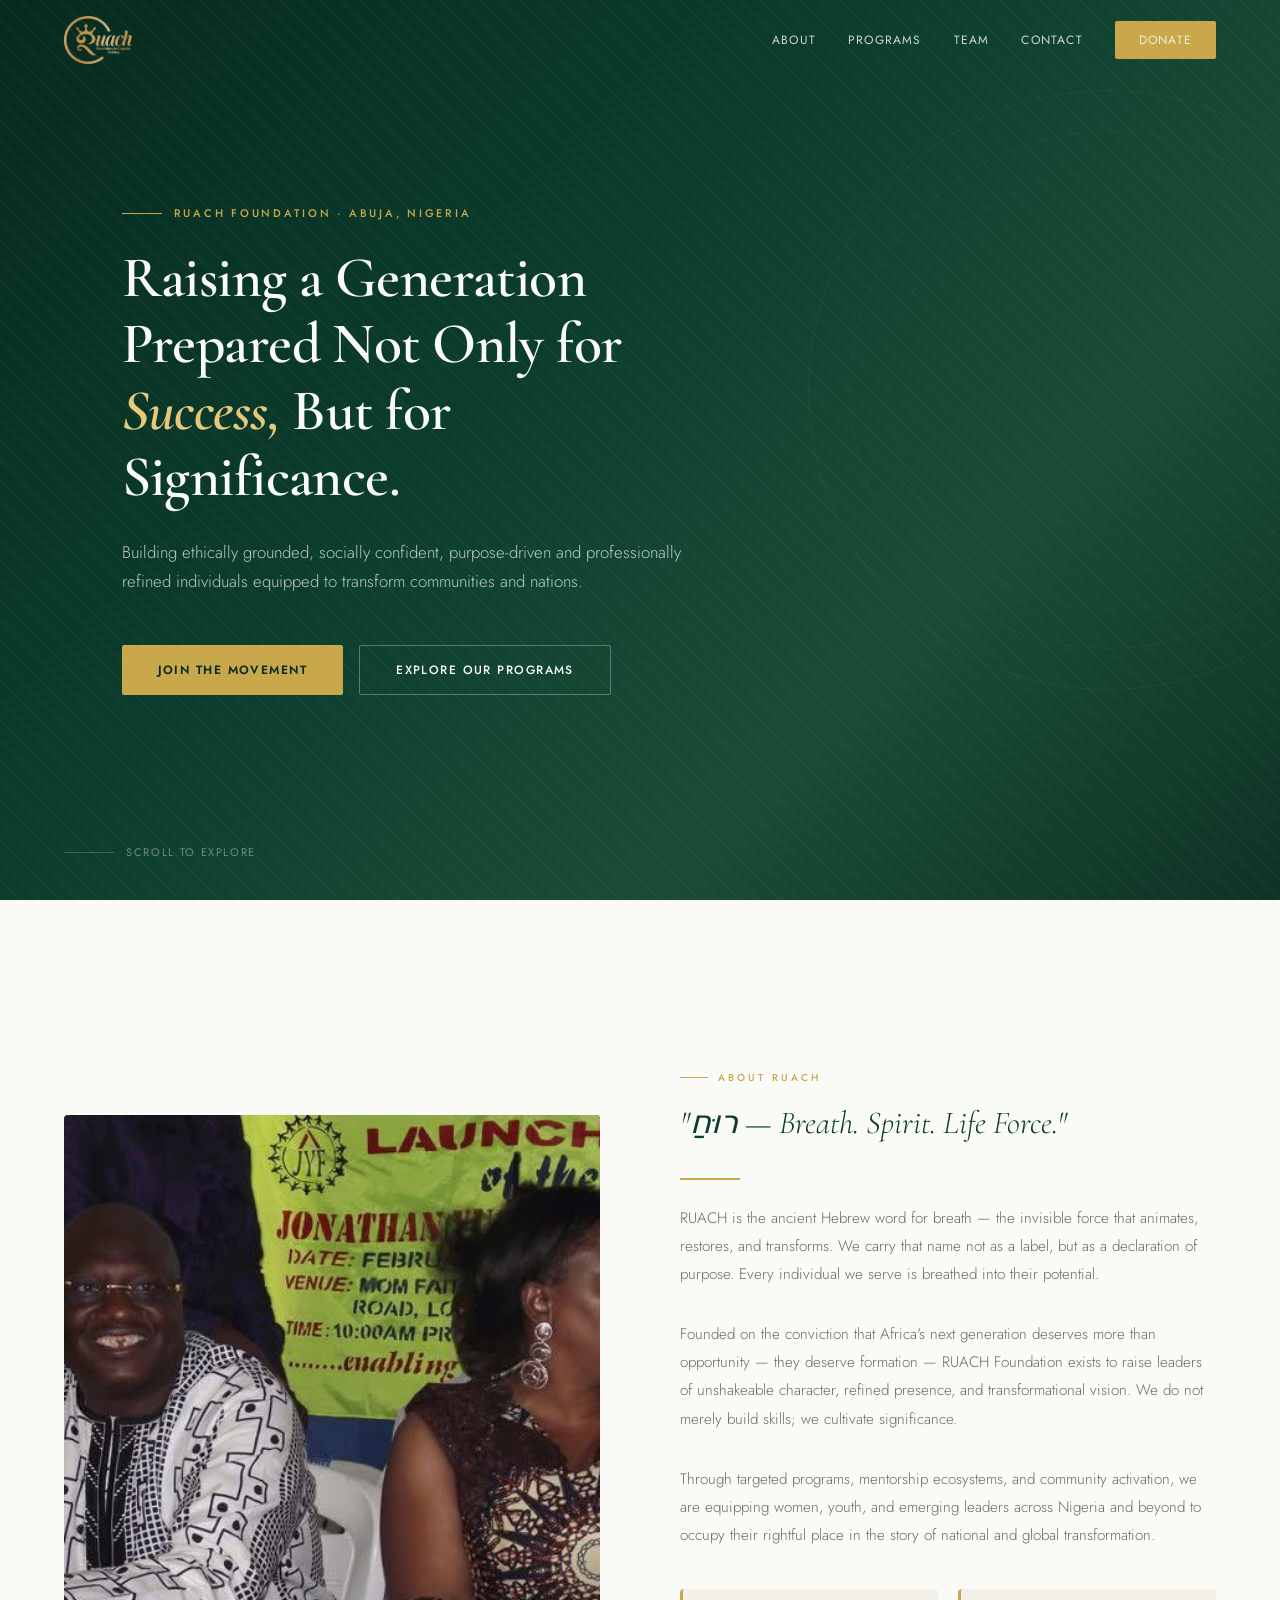
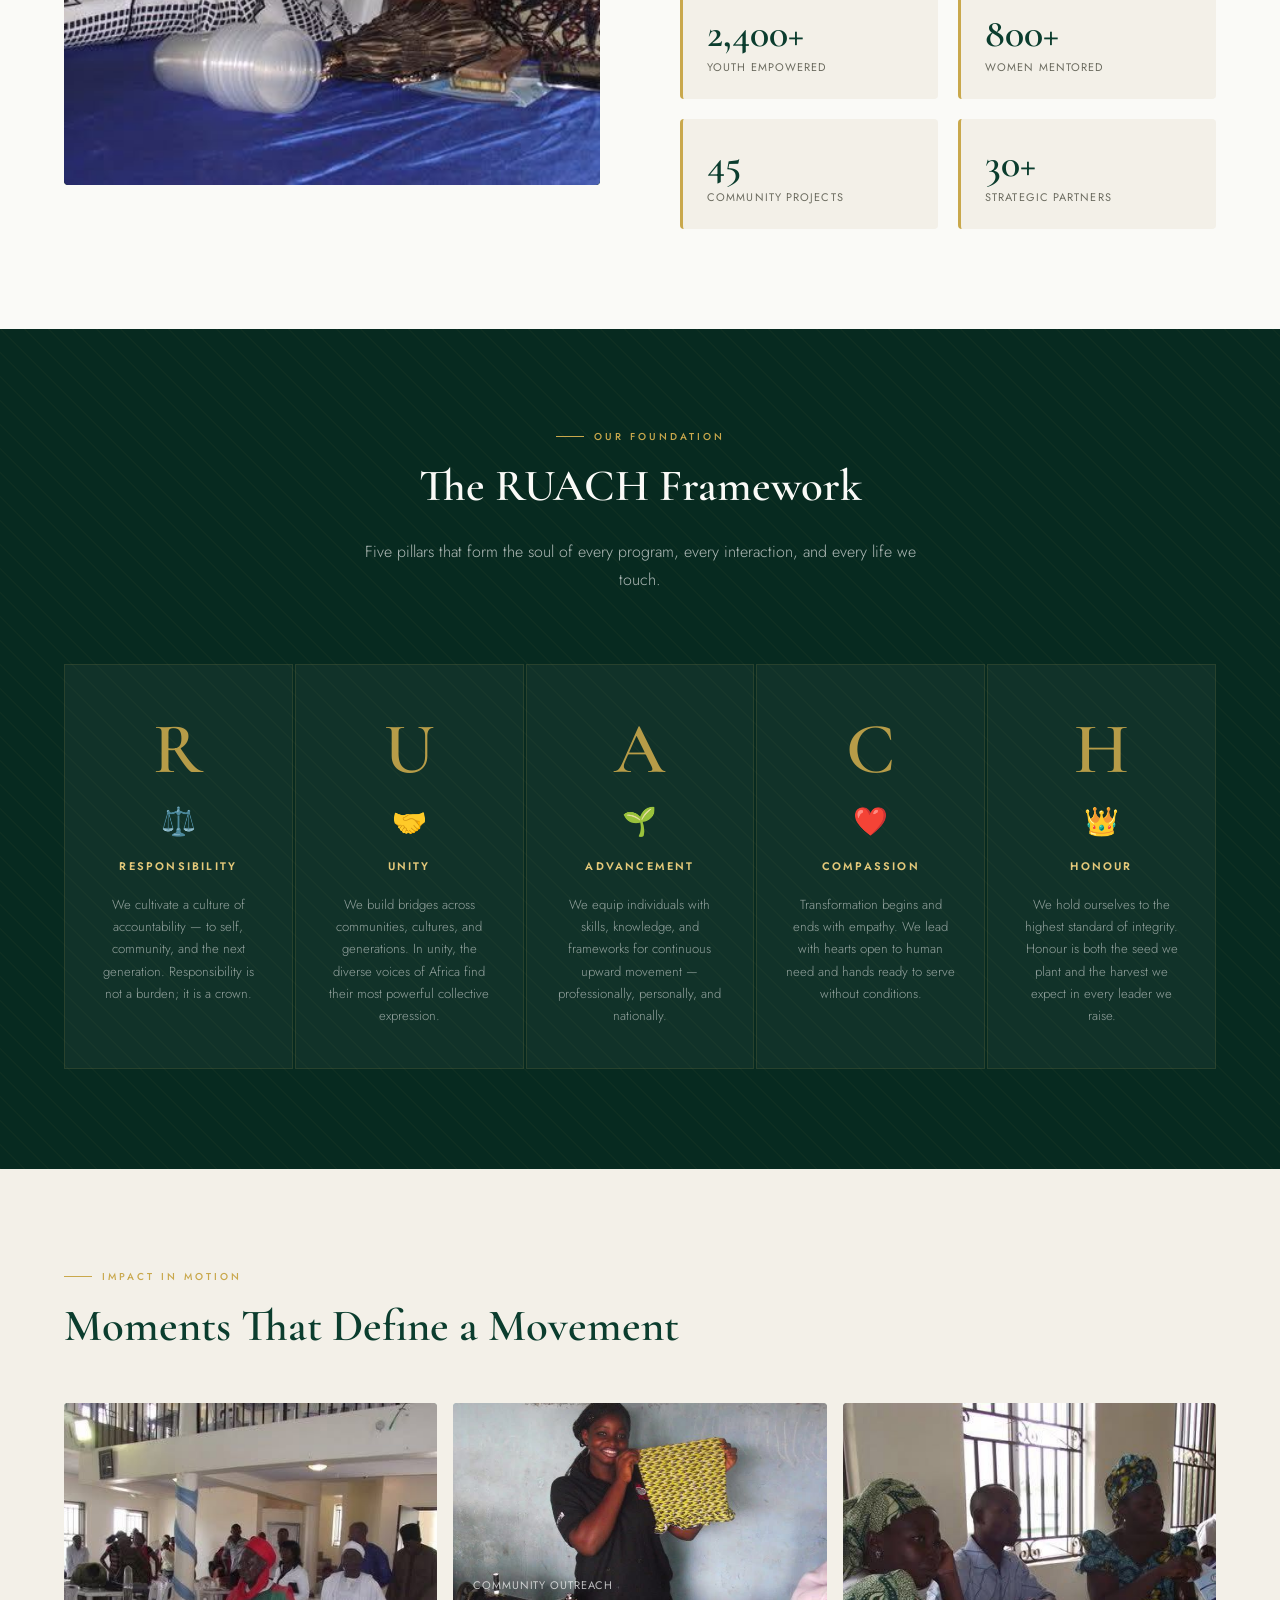
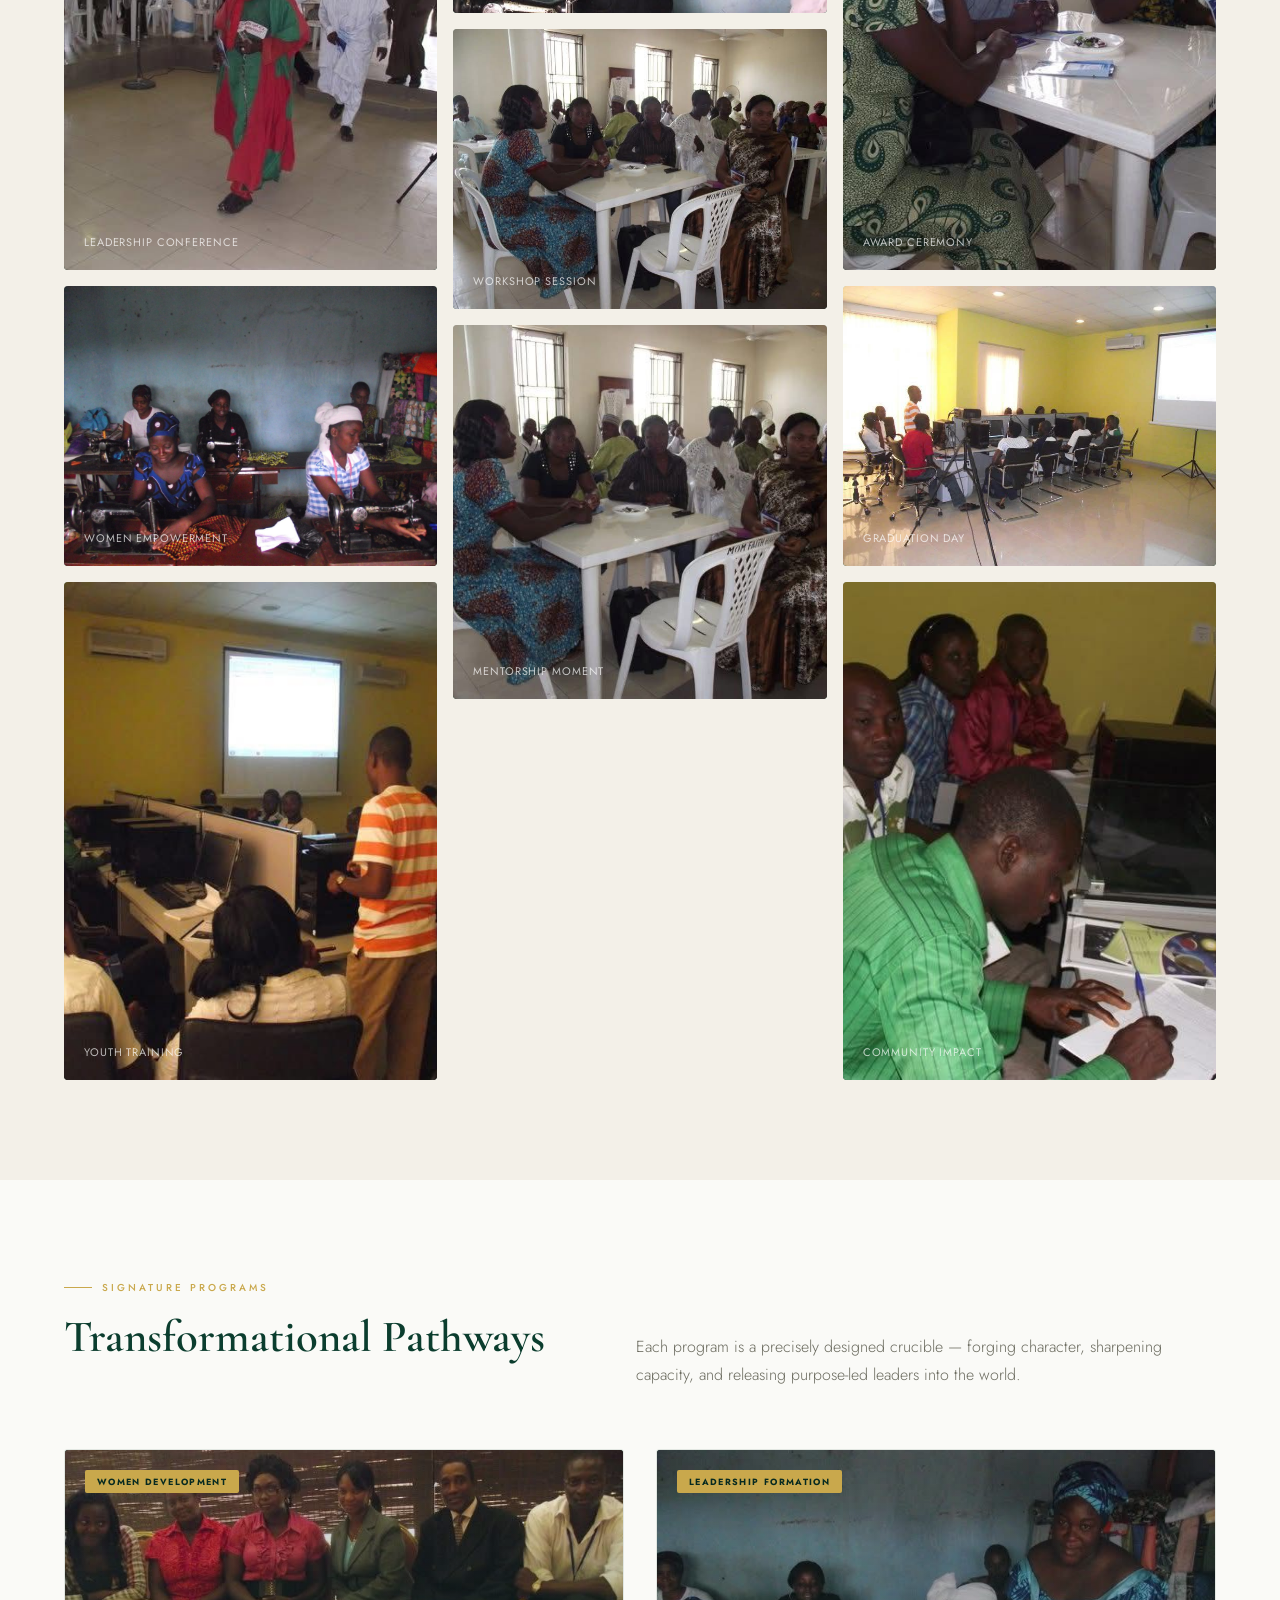
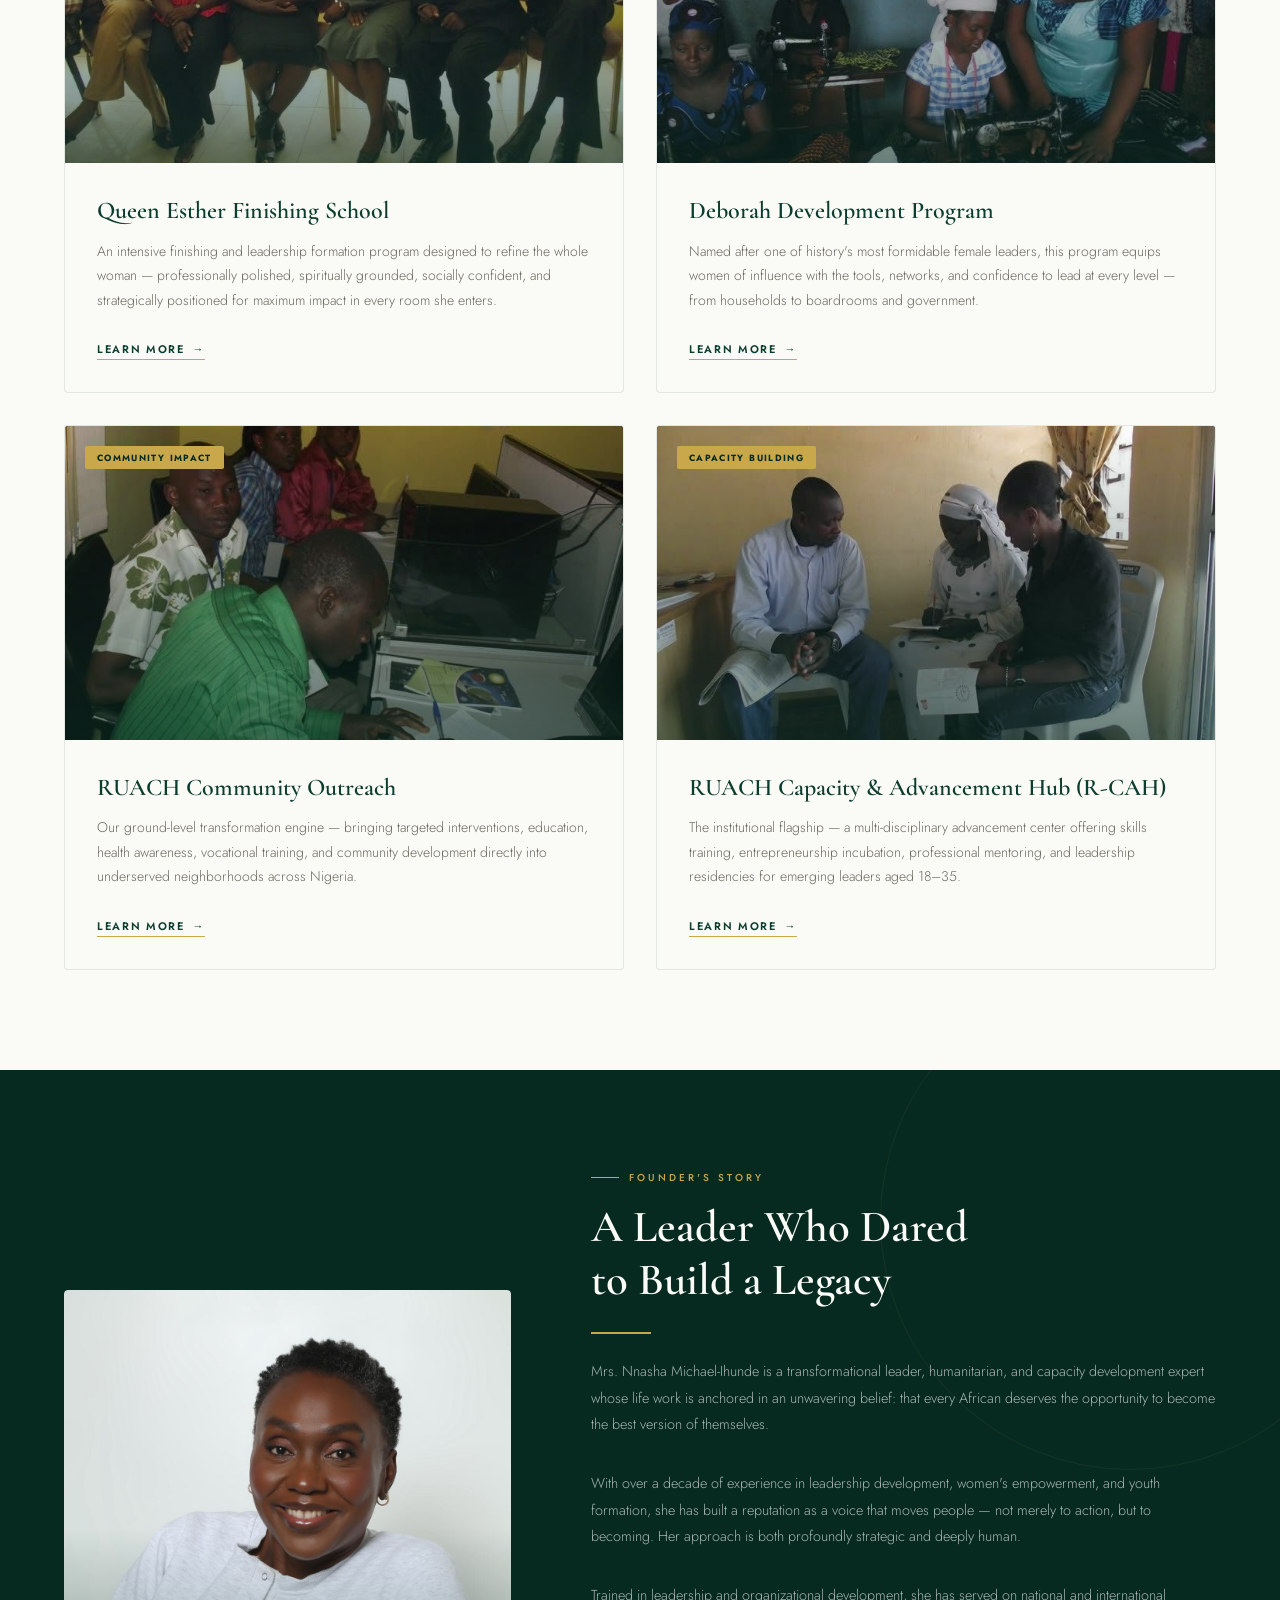
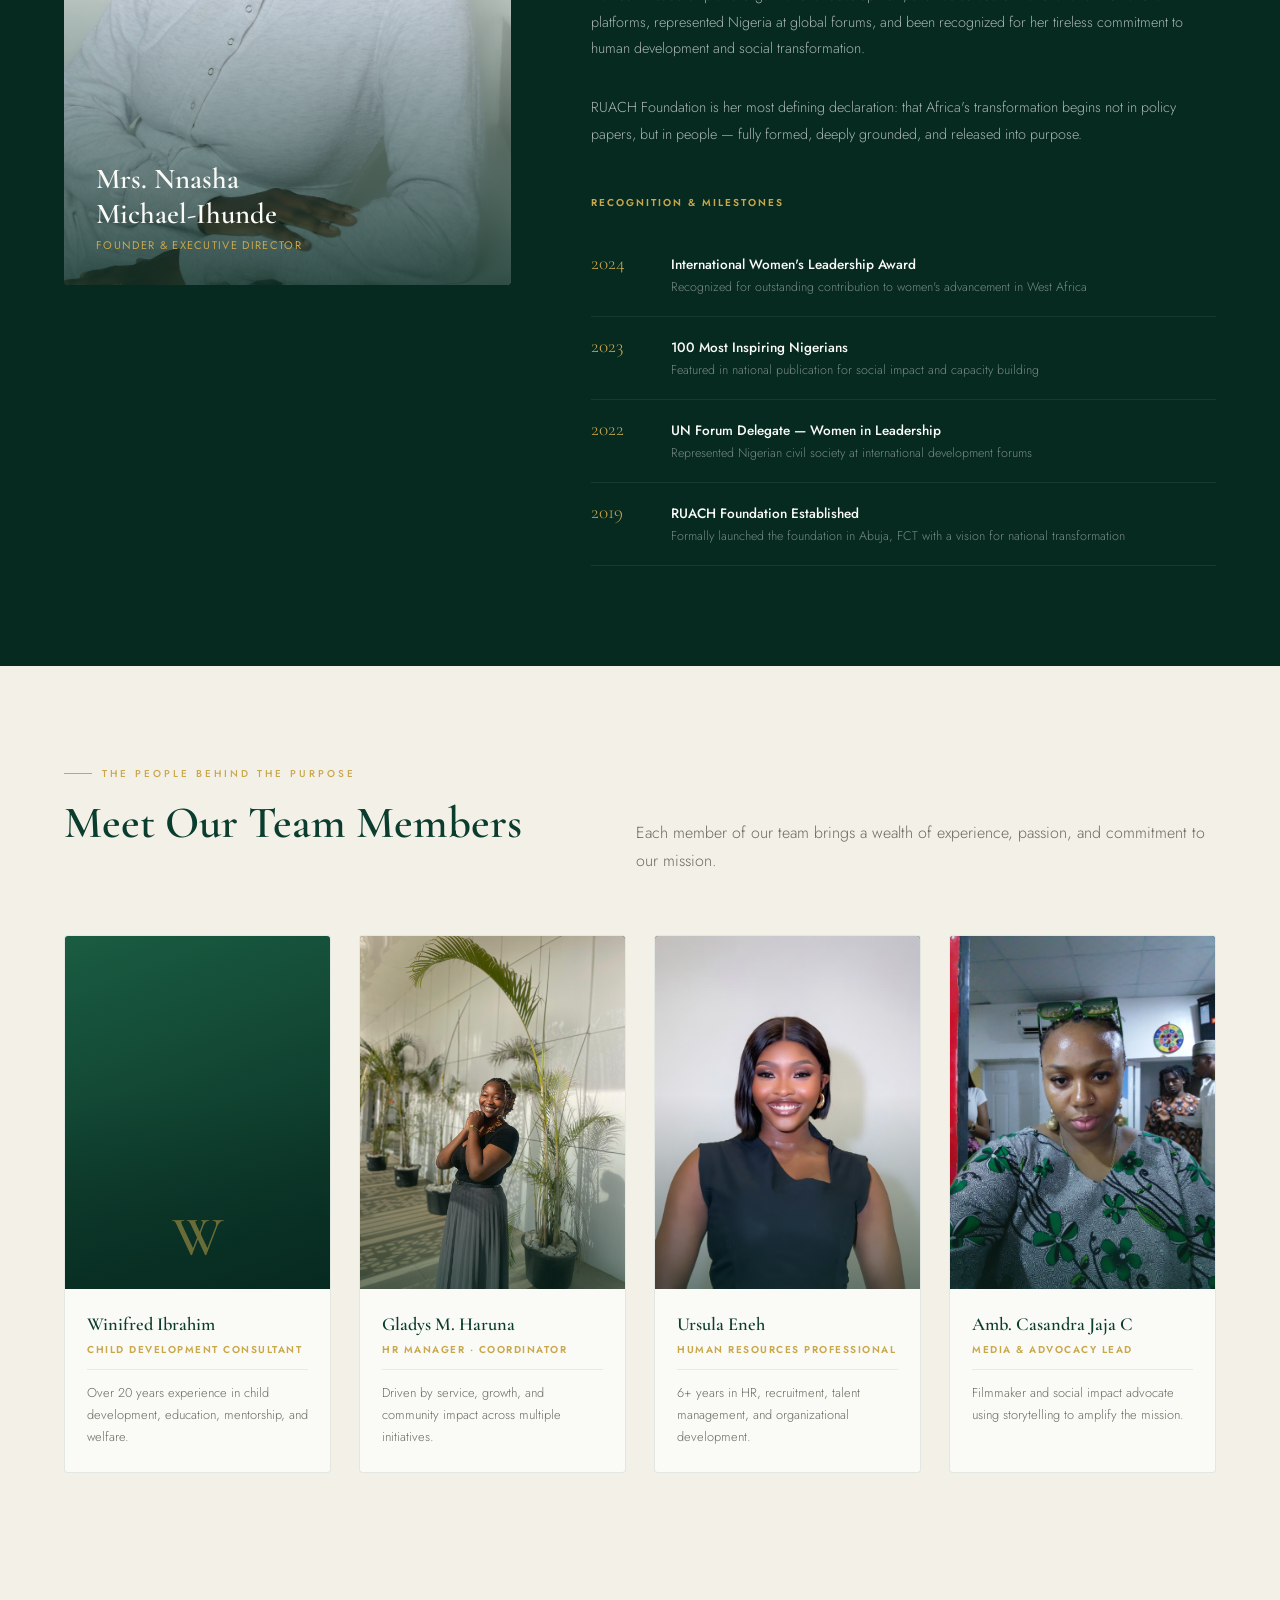
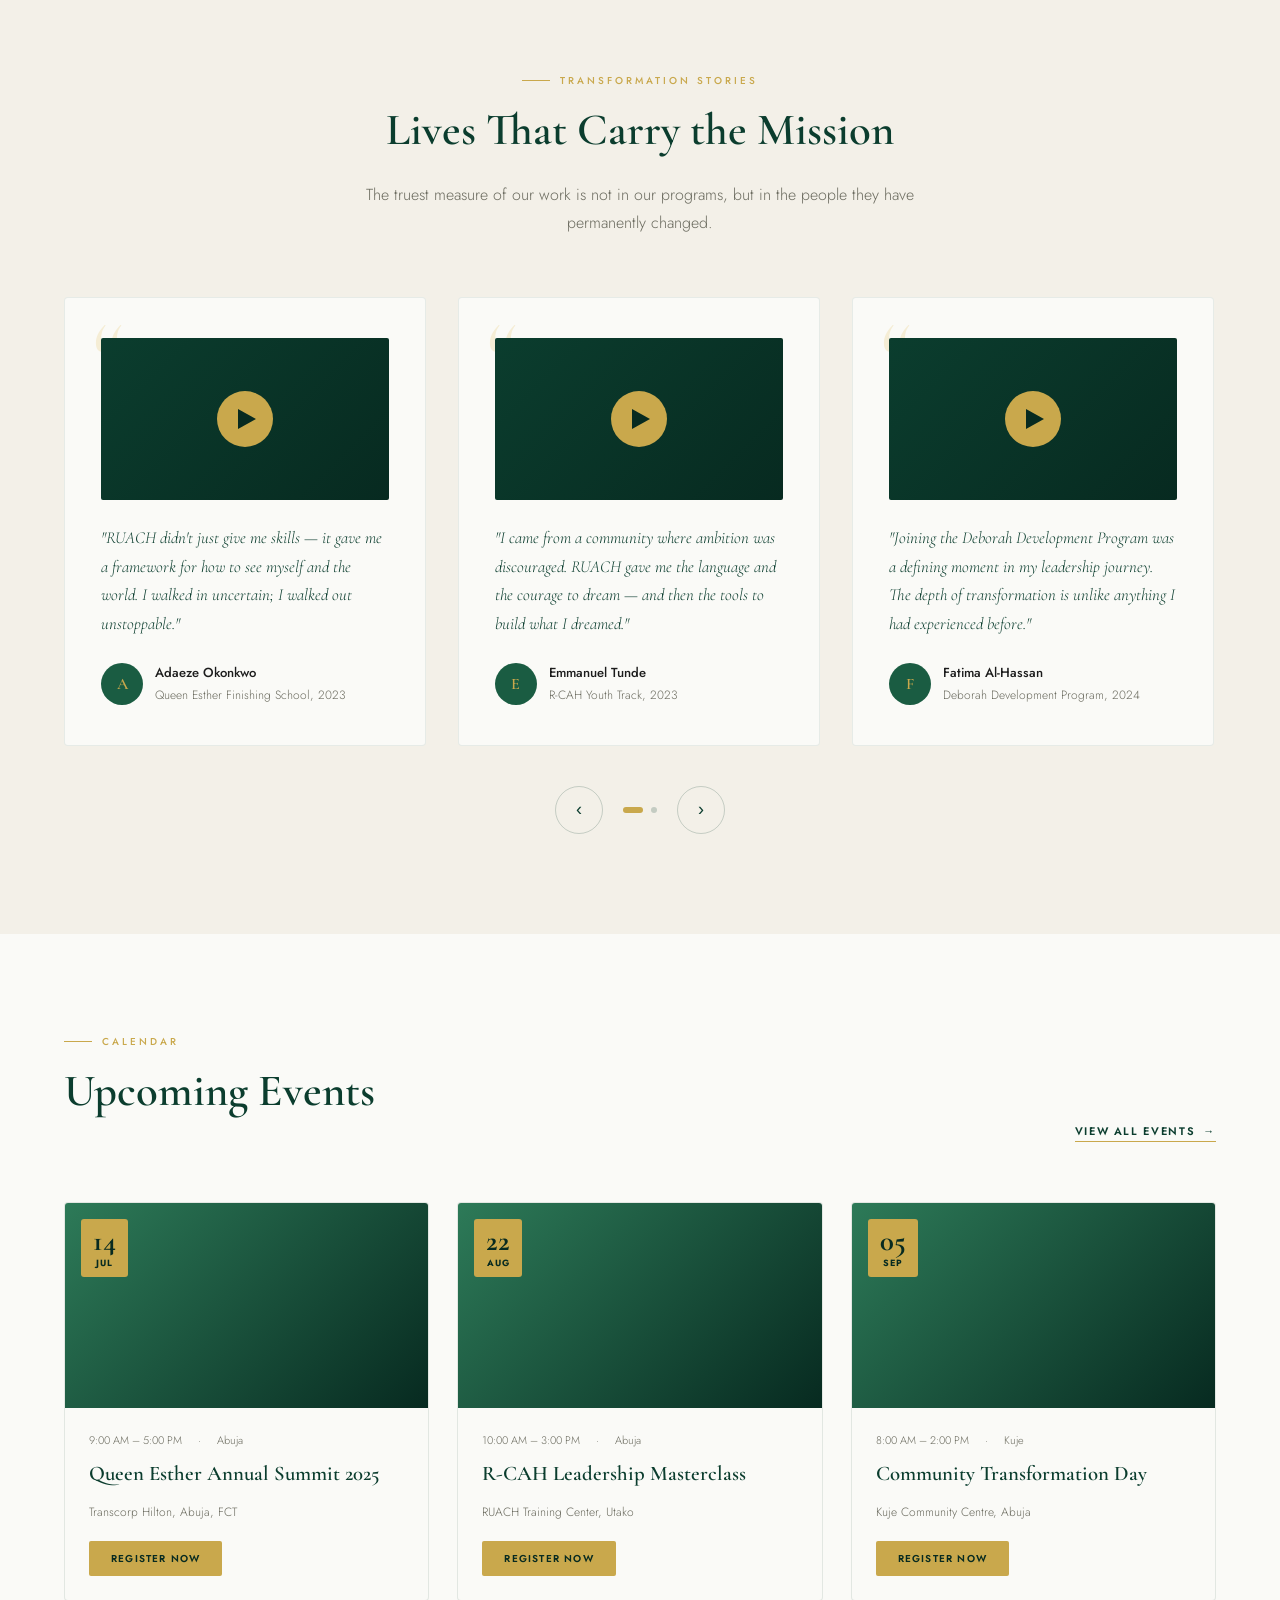
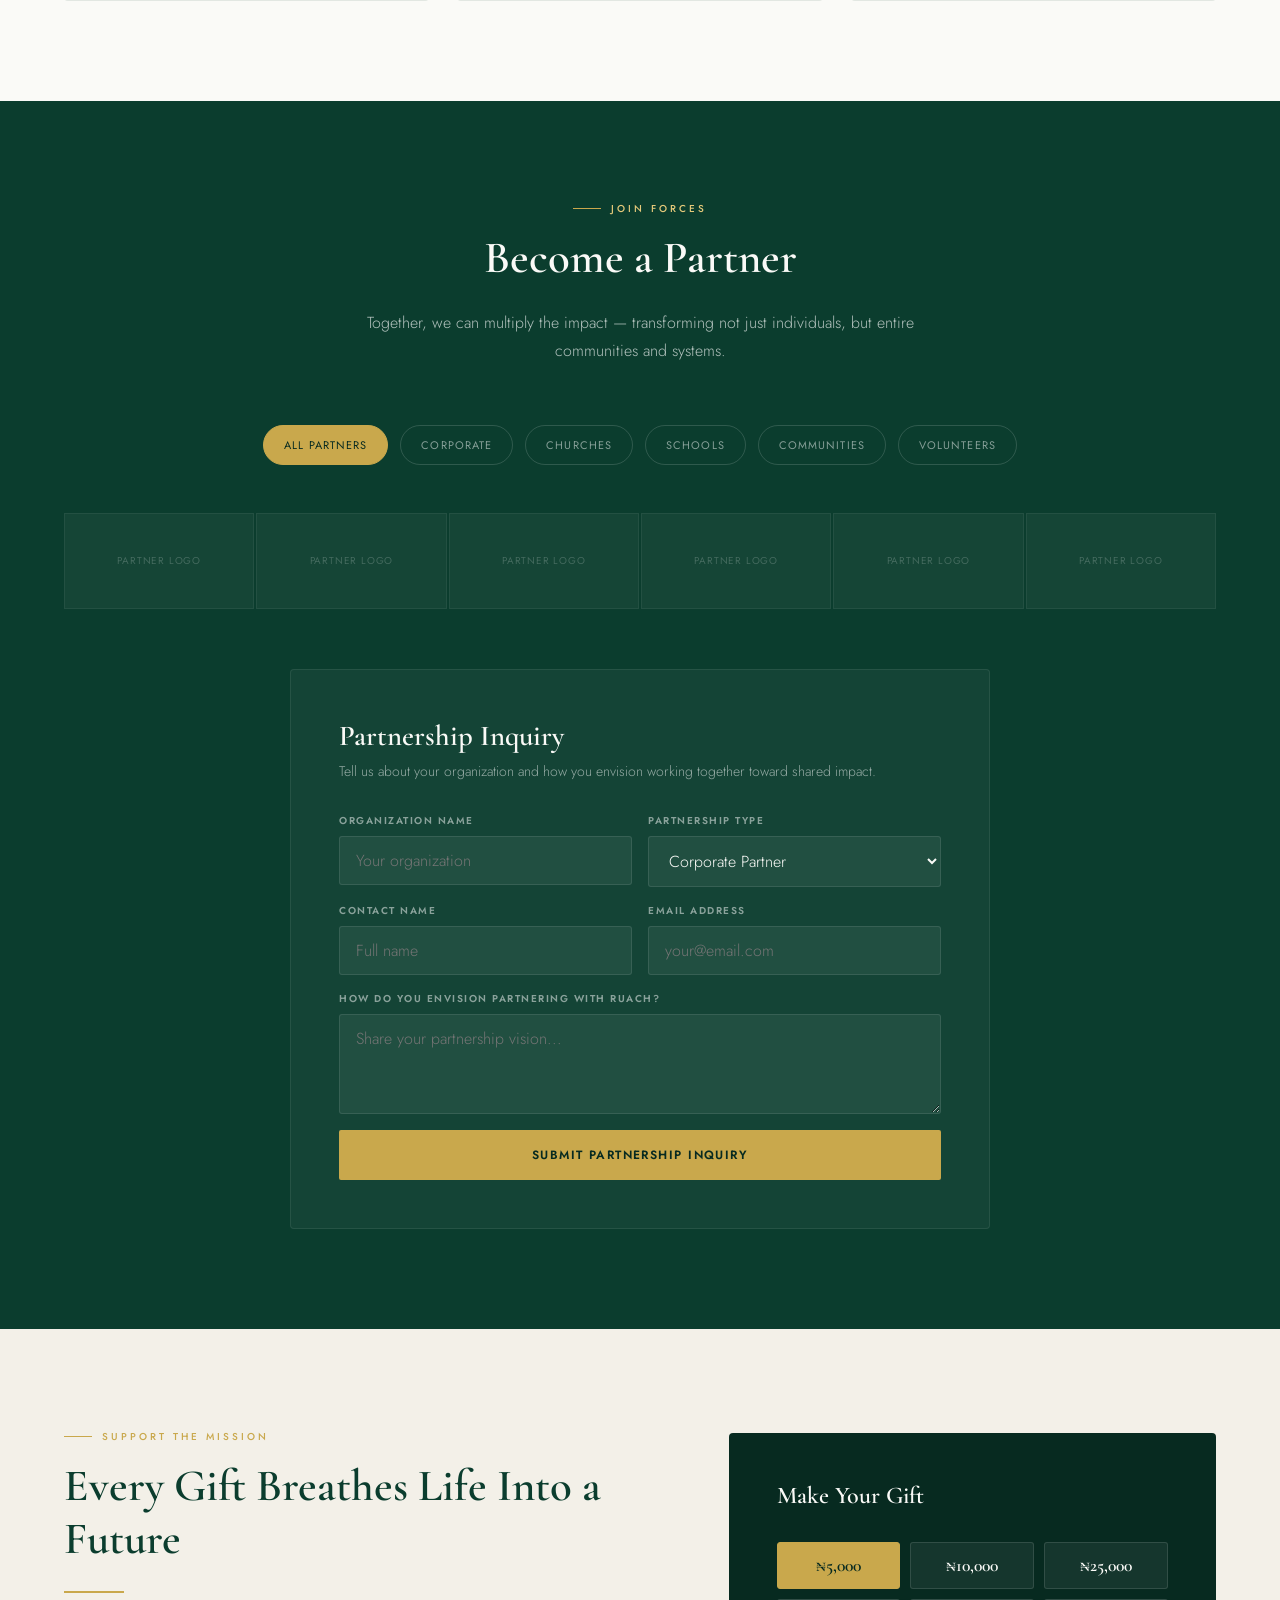
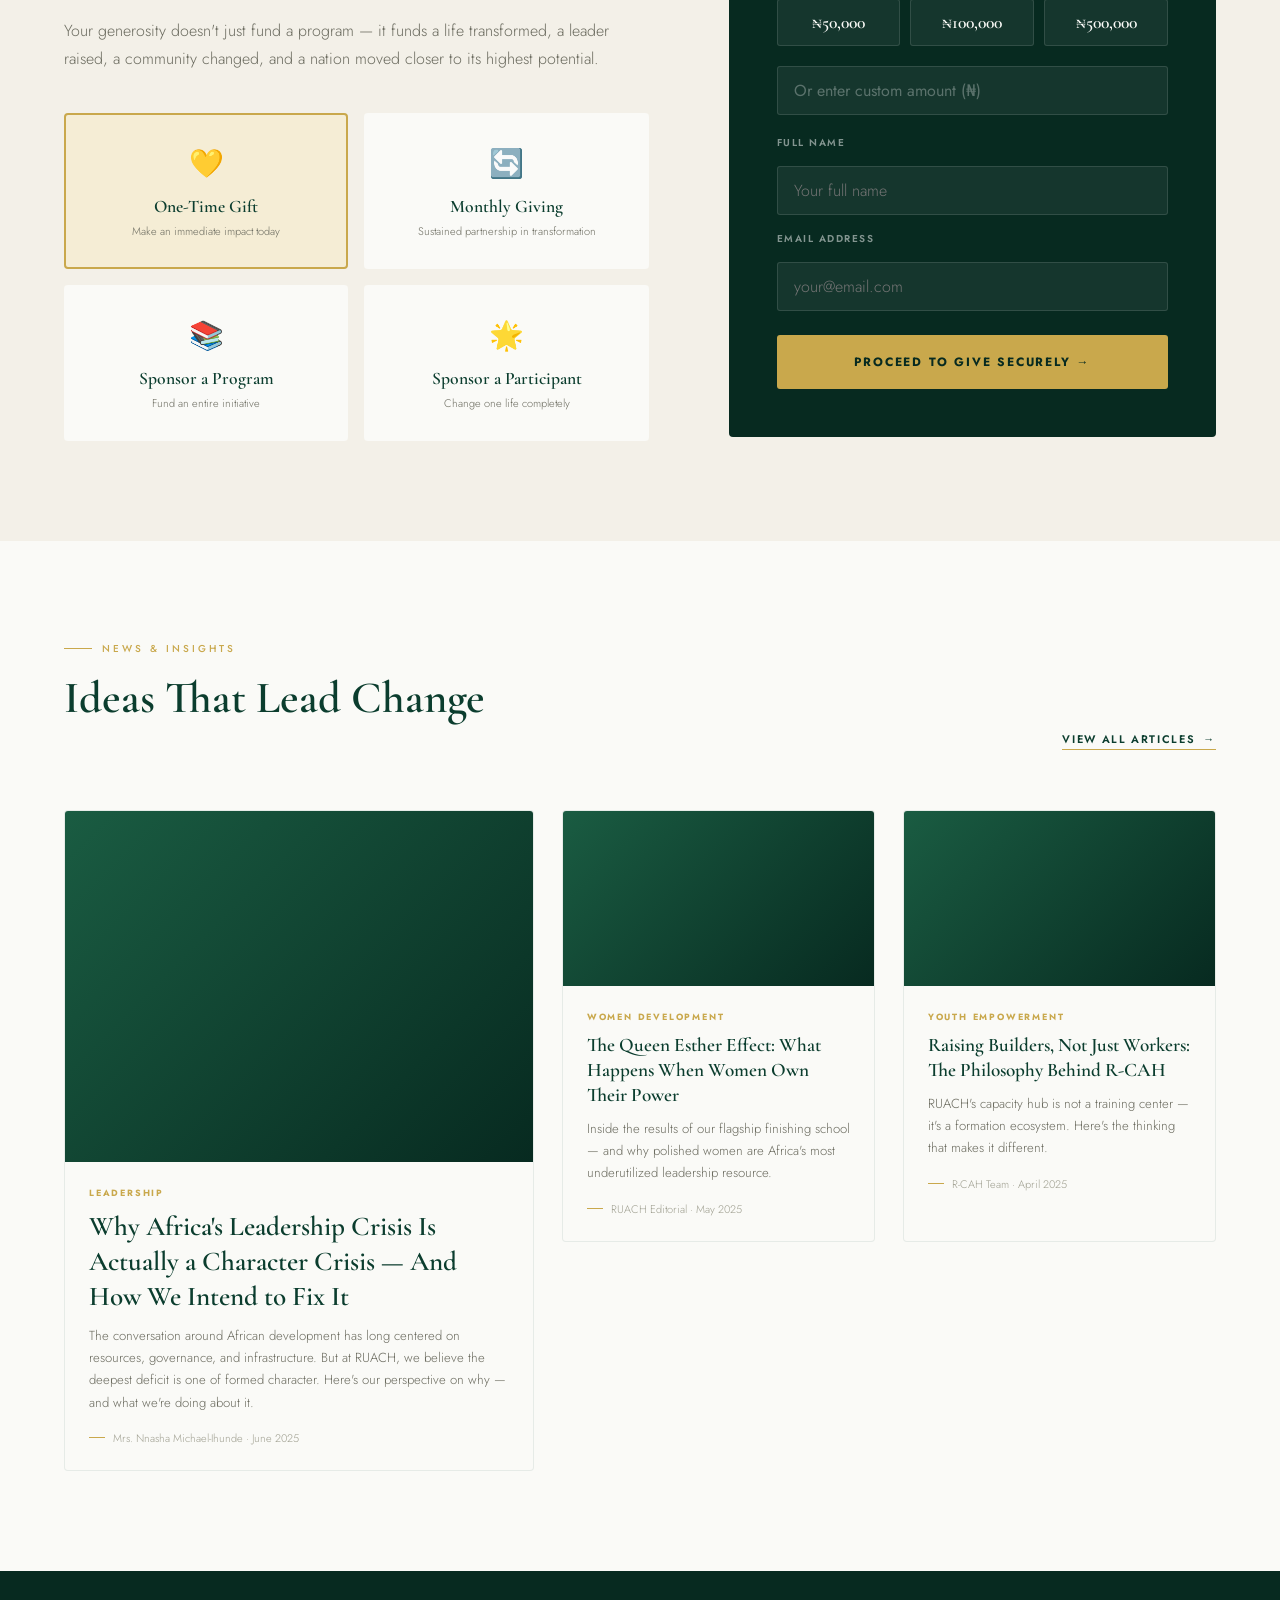
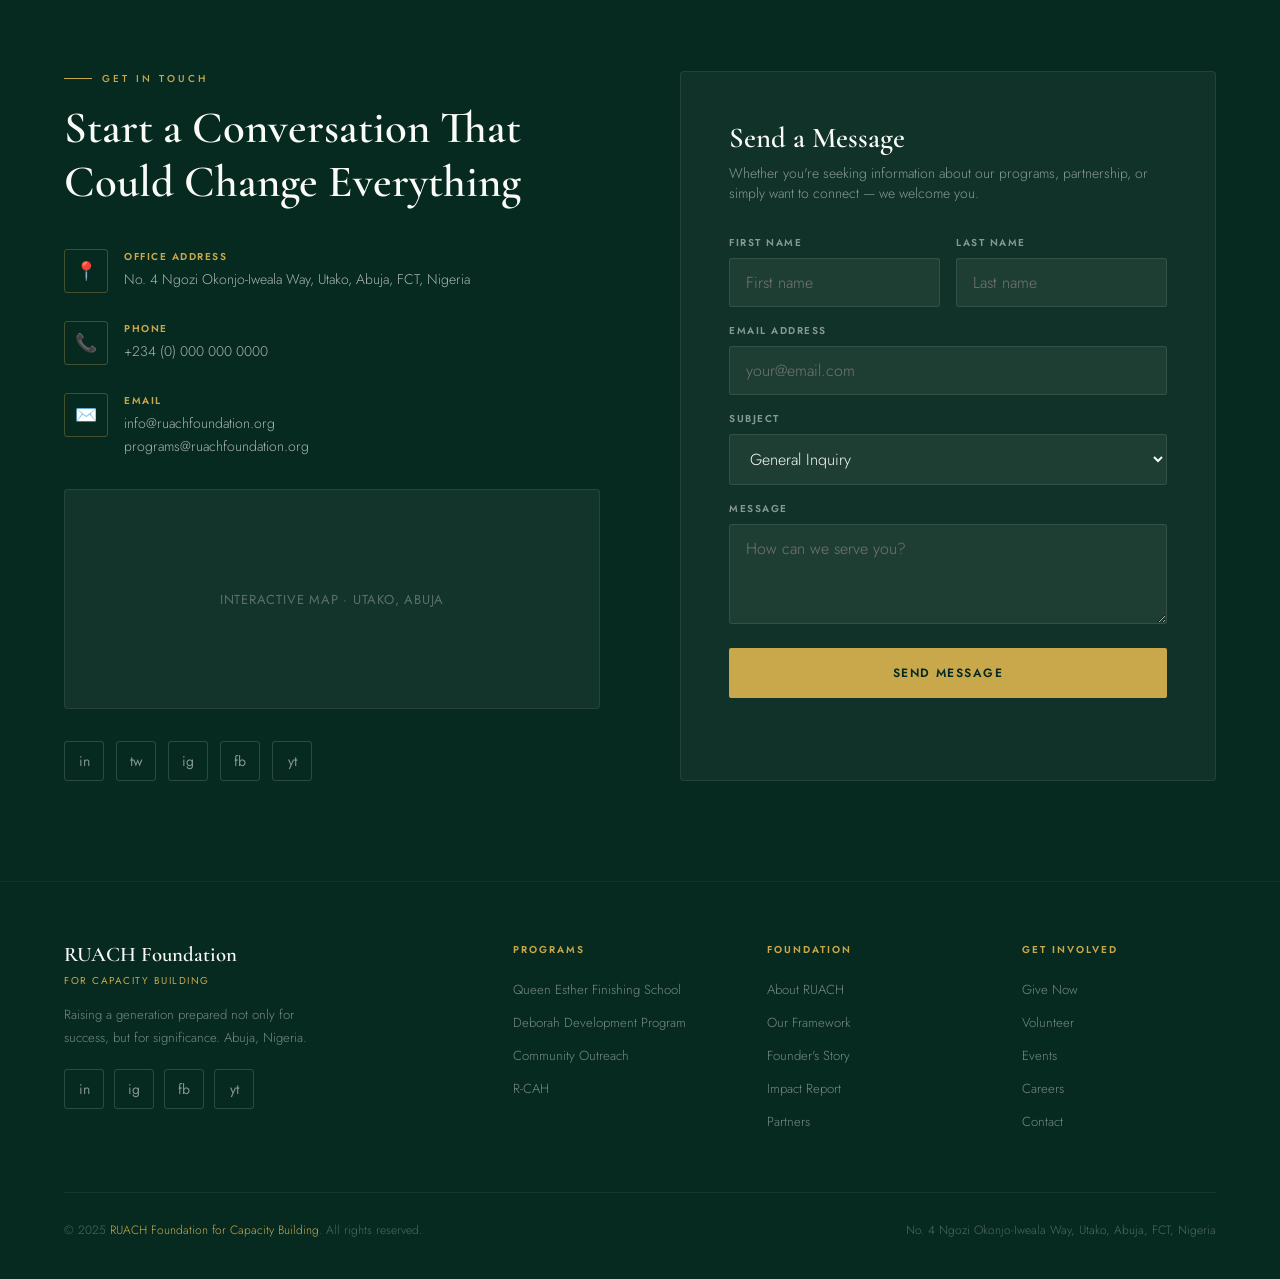
==== commit 9001ba34: "today 200" ====
--- a/index.html
+++ b/index.html
@@ -662,7 +662,7 @@
   <div class="nav-logo">
     
     <!-- Option A: logo image (set src and delete the fallback block below) -->
-    <img class="nav-logo-img" src="images/logo.jpg" alt="Brand name">
+    <img class="nav-logo-img" src="images/logoAsset 3.png" alt="Brand name">
 
     <!-- Option B: text-based fallback logo -->
     <!-- <div class="nav-logo-mark">R</div>
@@ -690,7 +690,7 @@
   <a href="#programs" onclick="closeMenu()">Programs</a>
   <a href="#team" onclick="closeMenu()">Team</a>
   <a href="#contact" onclick="closeMenu()">Contact</a>
-  <a href="#donate" class="nav-cta" onclick="closeMenu()">Call To Action</a>
+  <a href="#donate" class="nav-cta" onclick="closeMenu()">Donate</a>
 </div>
 
 
@@ -999,7 +999,7 @@
         <div class="program-tag">Women Development</div>
         <!-- ↓ UPDATE: replace src with your program image path -->
         <img class="program-photo"
-             src=""
+             src="images/leadership.jpeg"
              alt="Queen Esther Finishing School"
              loading="lazy">
       </div>
@@ -1016,8 +1016,8 @@
         <div class="program-tag">Leadership Formation</div>
         <!-- ↓ UPDATE: replace src with your program image path -->
         <img class="program-photo"
-             src=""
-             alt="Deborah Development Program"
+ src="images/community_impact.jpeg"         
+     alt="Deborah Development Program"
              loading="lazy">
       </div>
       <div class="program-body">
@@ -1033,7 +1033,7 @@
         <div class="program-tag">Community Impact</div>
         <!-- ↓ UPDATE: replace src with your program image path -->
         <img class="program-photo"
-             src=""
+             src="images/communuity imapct.jpeg"
              alt="RUACH Community Outreach"
              loading="lazy">
       </div>
@@ -1050,7 +1050,7 @@
         <div class="program-tag">Capacity Building</div>
         <!-- ↓ UPDATE: replace src with your program image path -->
         <img class="program-photo"
-             src=""
+             src="images/Ruach.jpeg"
              alt="RUACH Capacity and Advancement Hub"
              loading="lazy">
       </div>
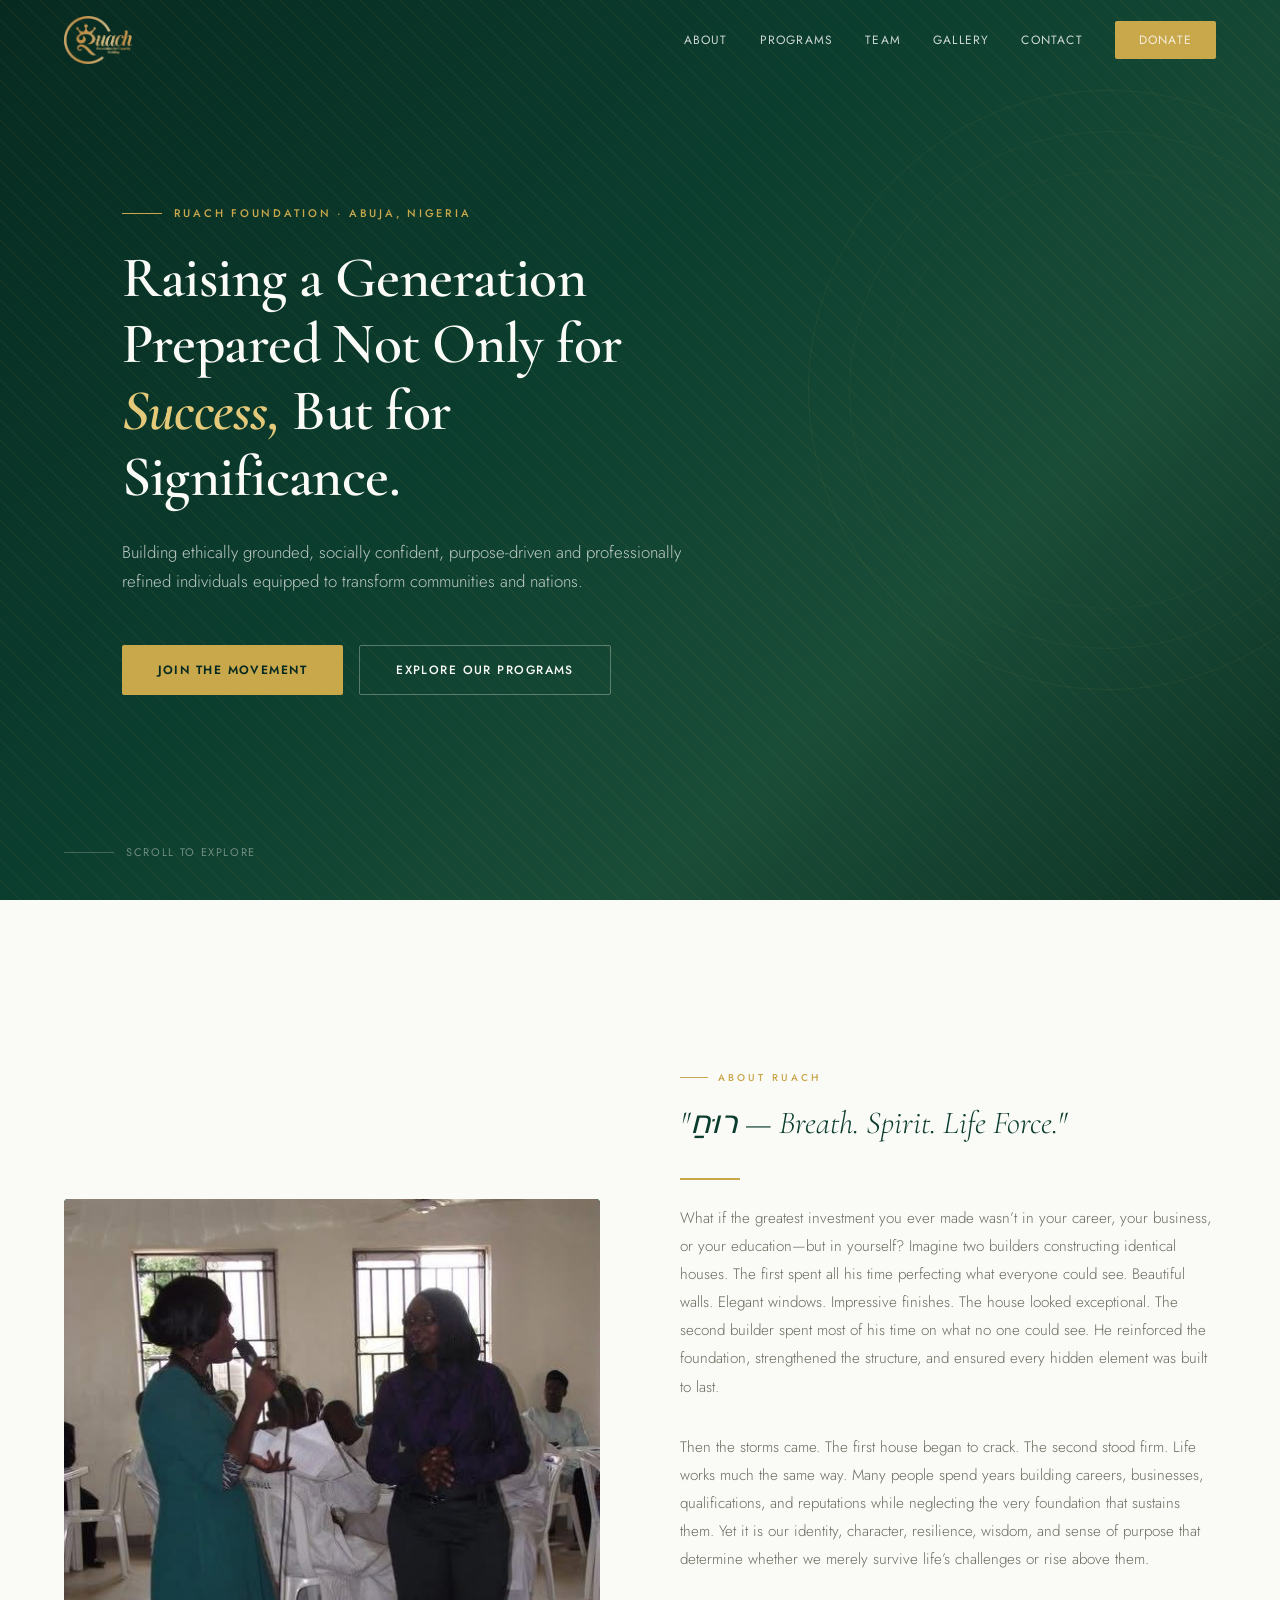
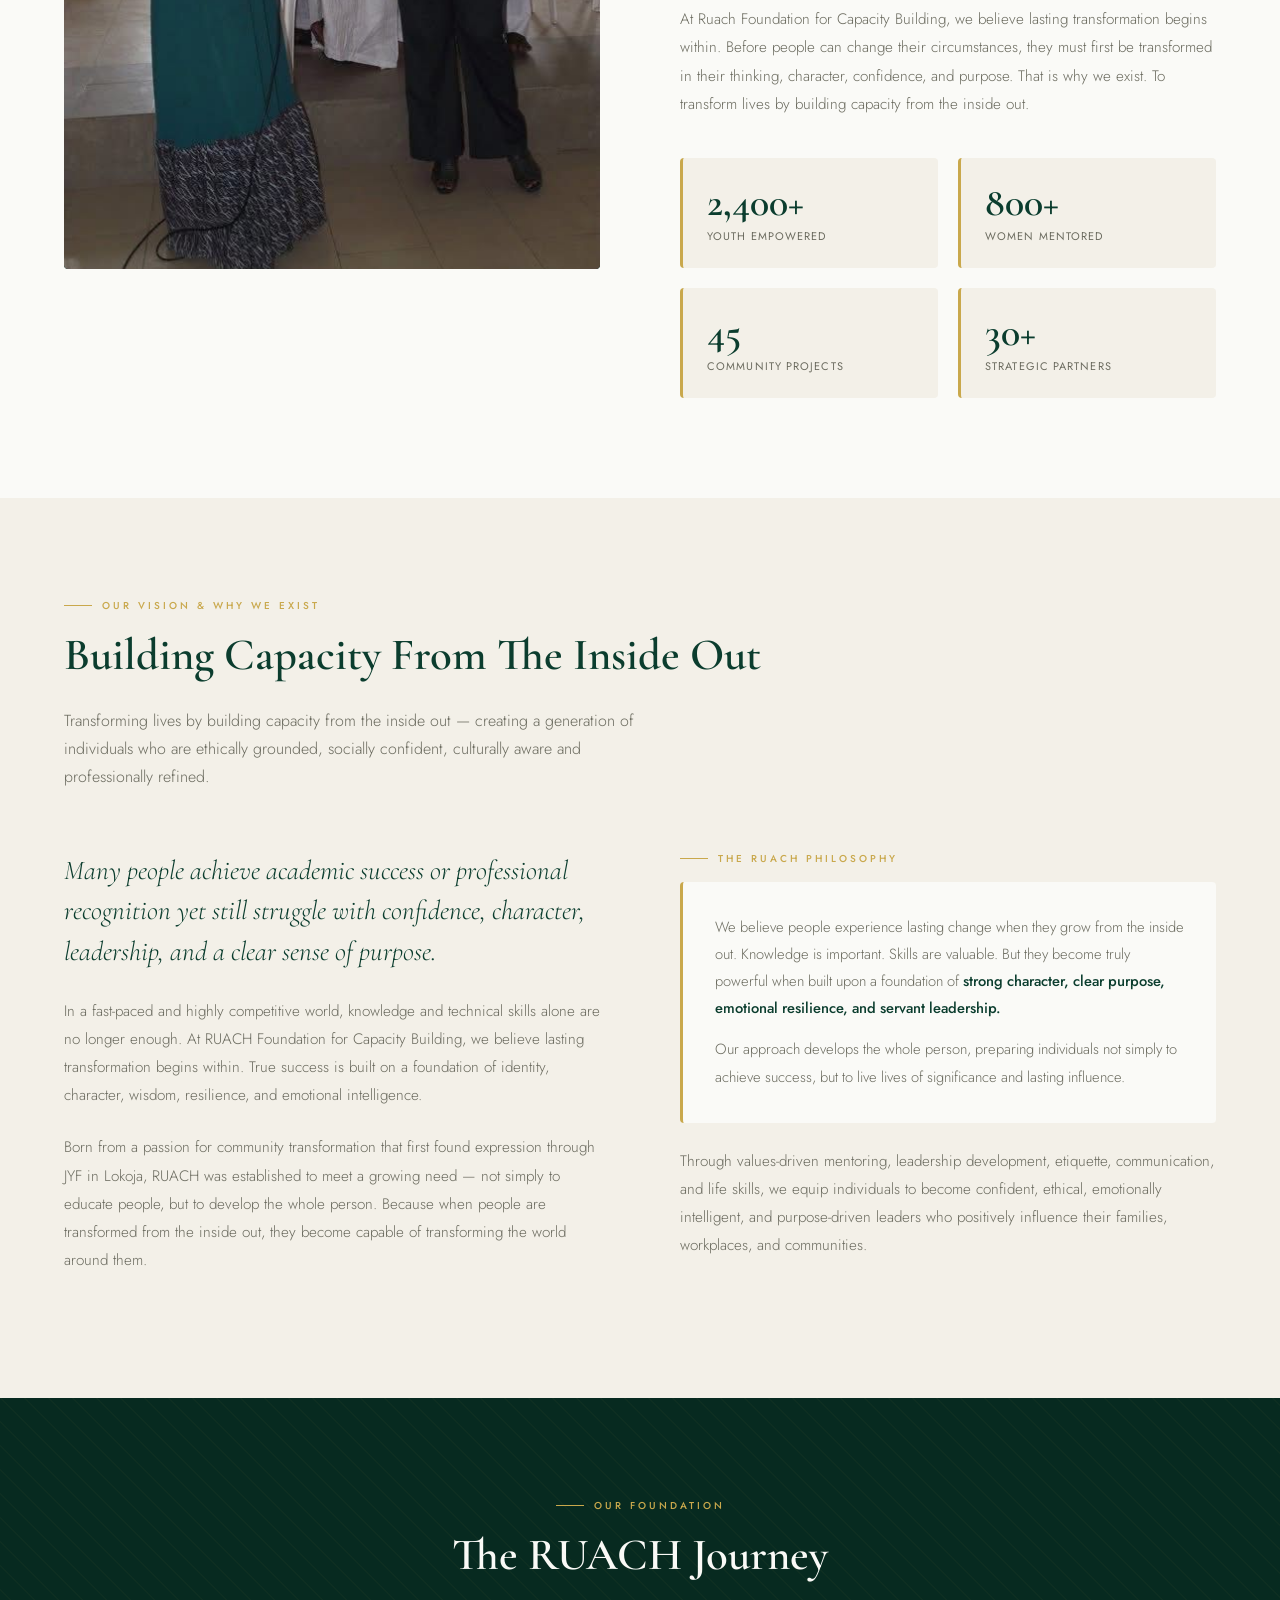
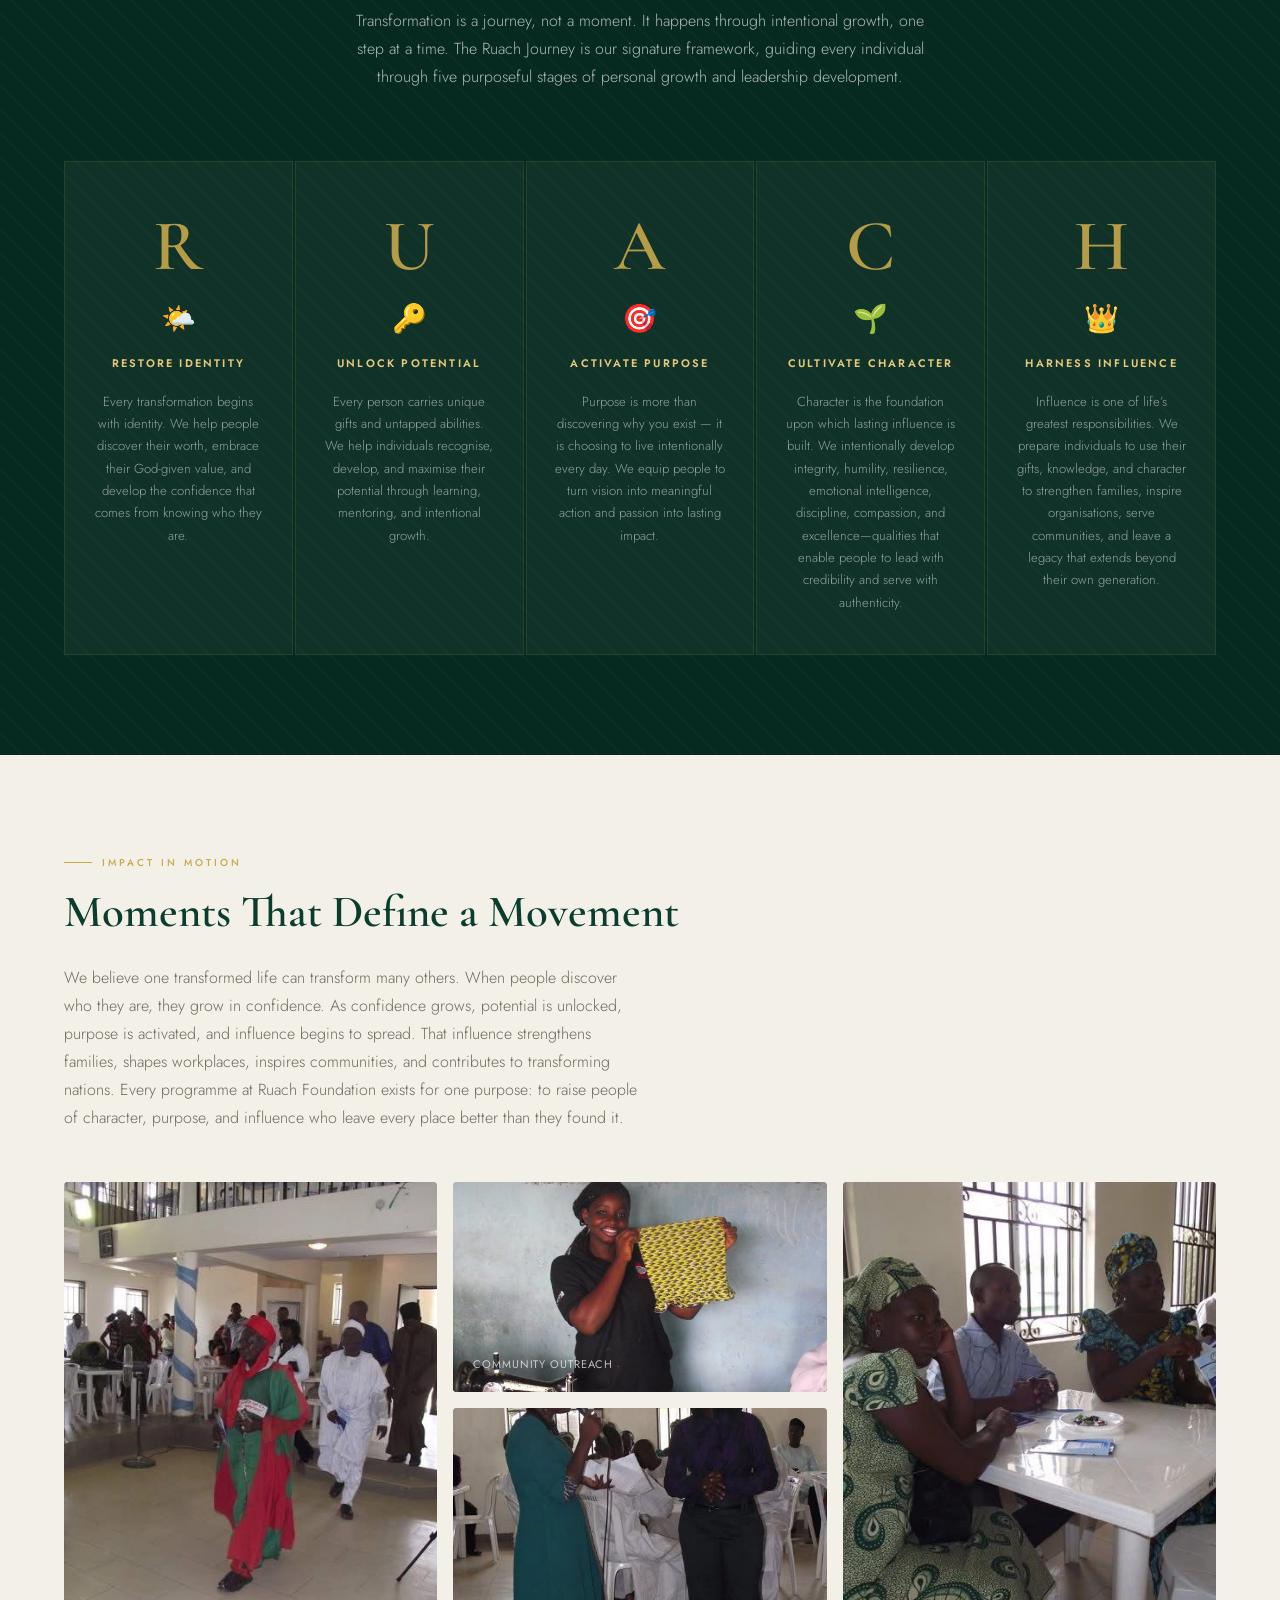
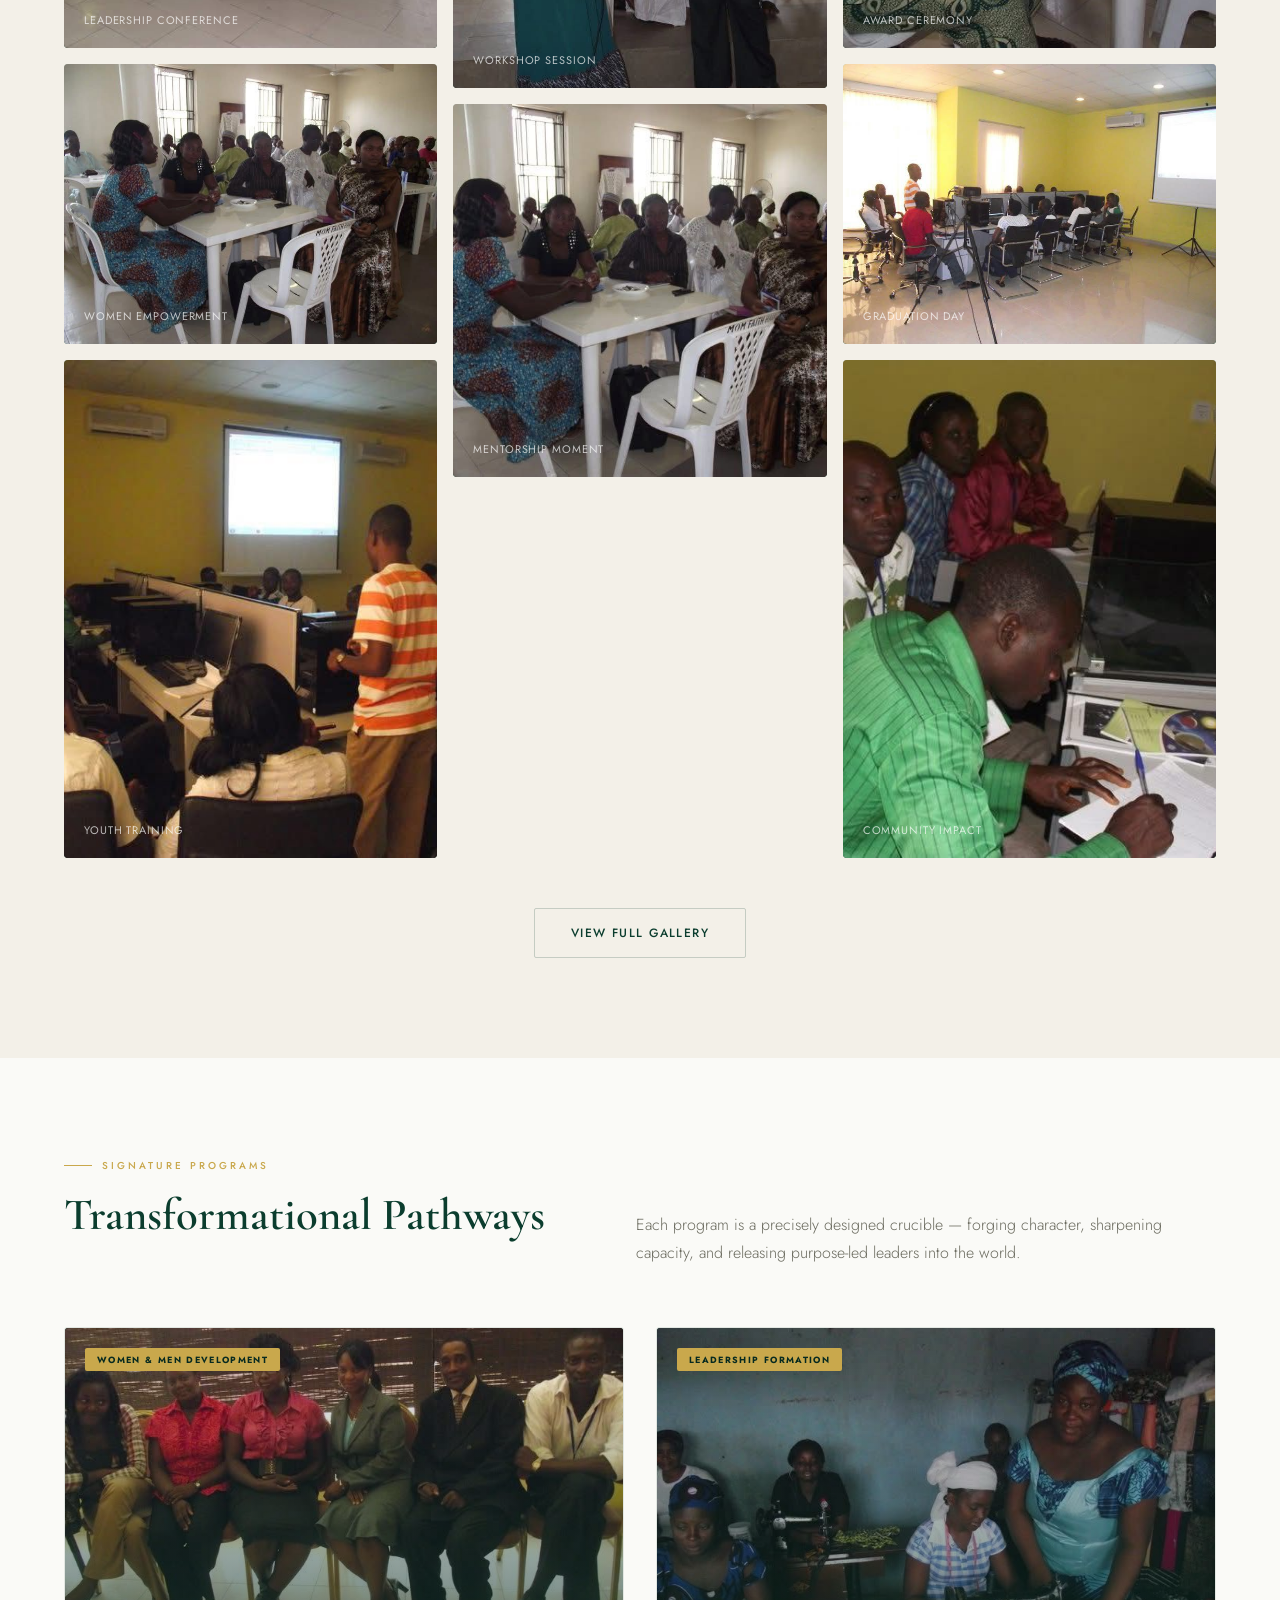
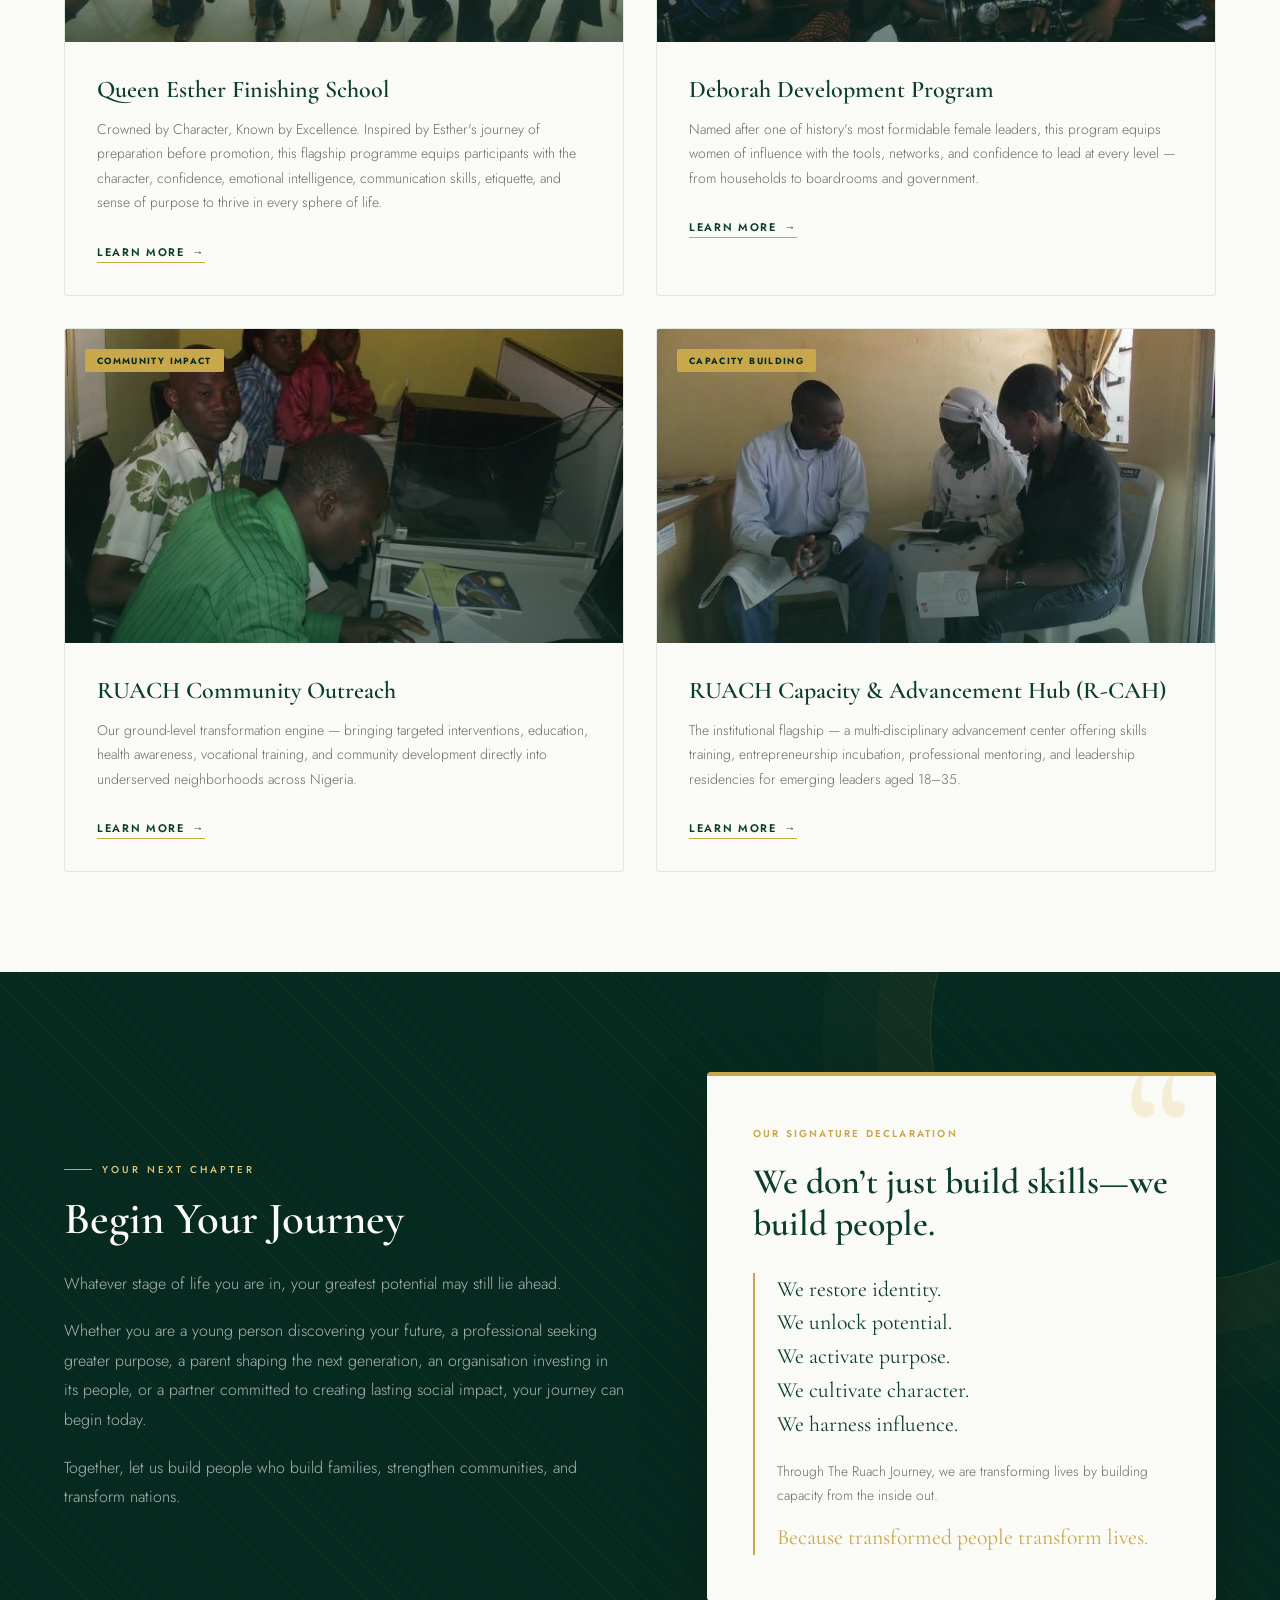
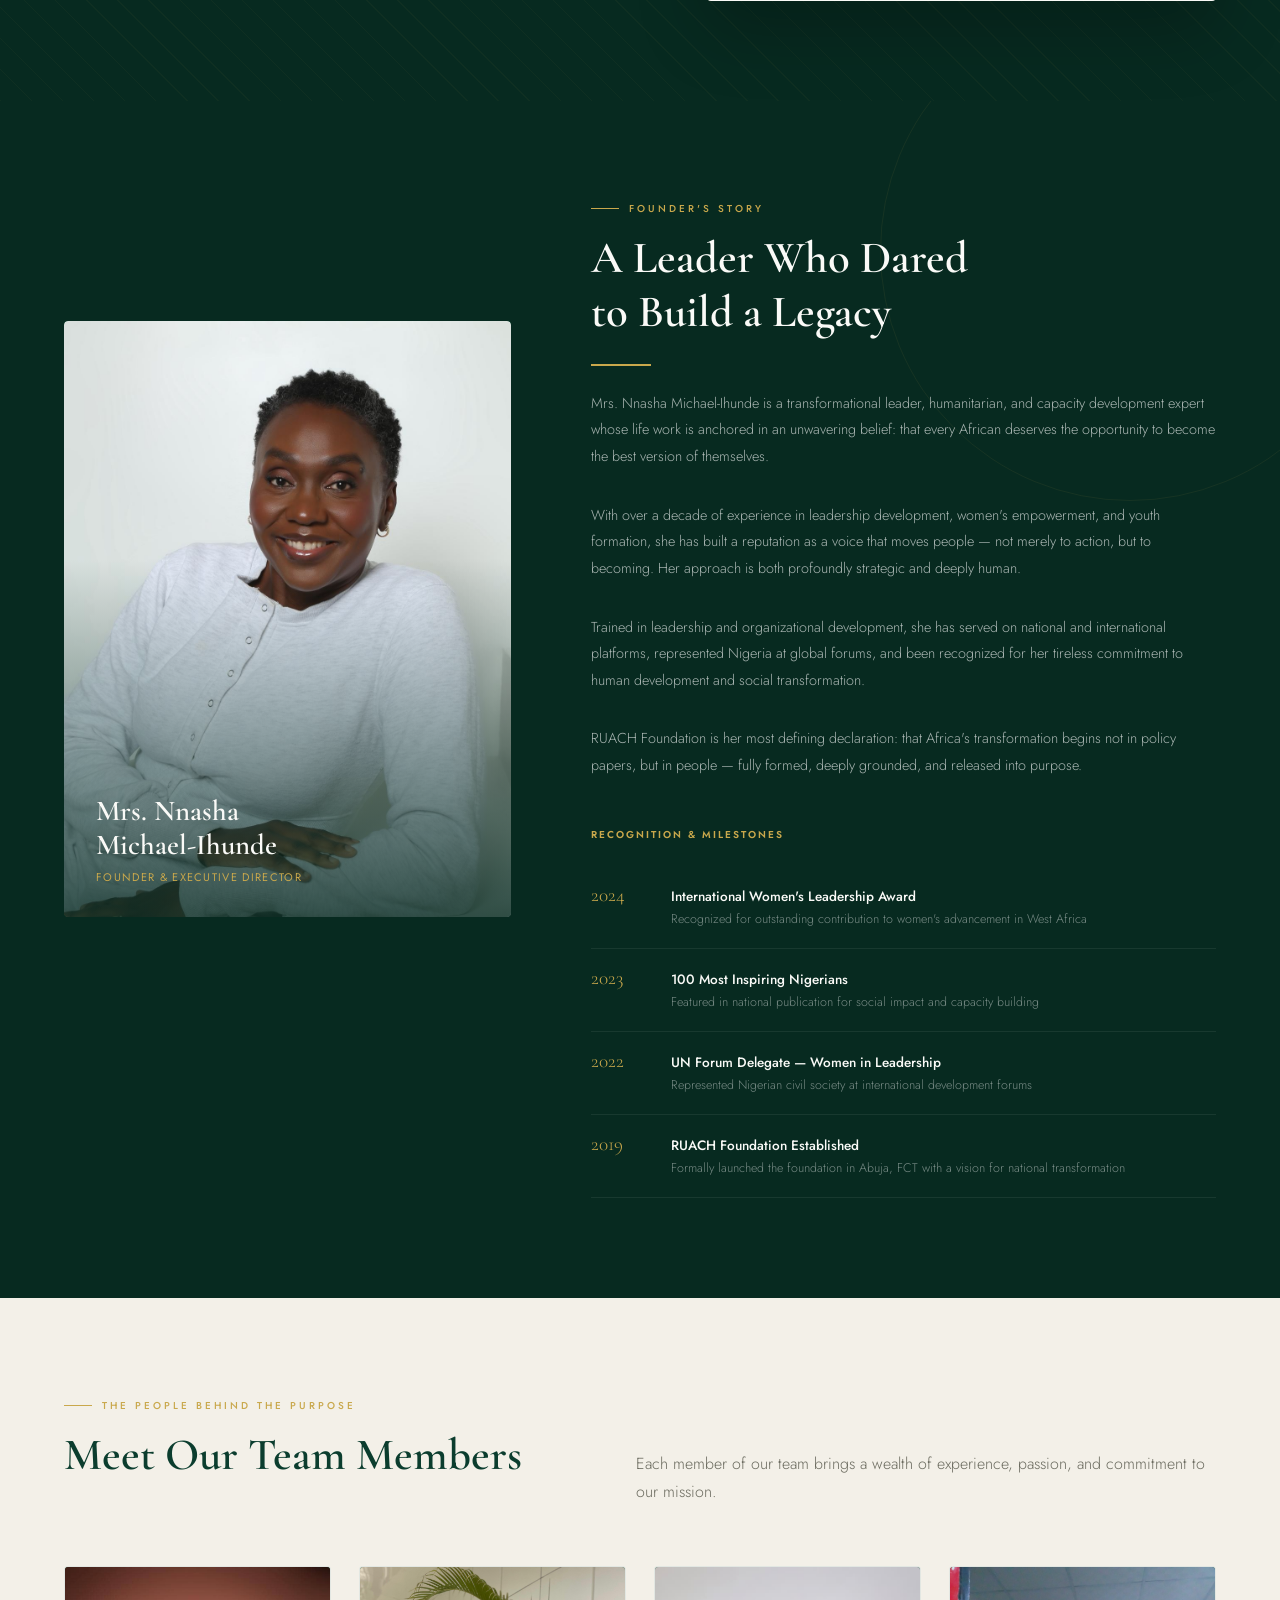
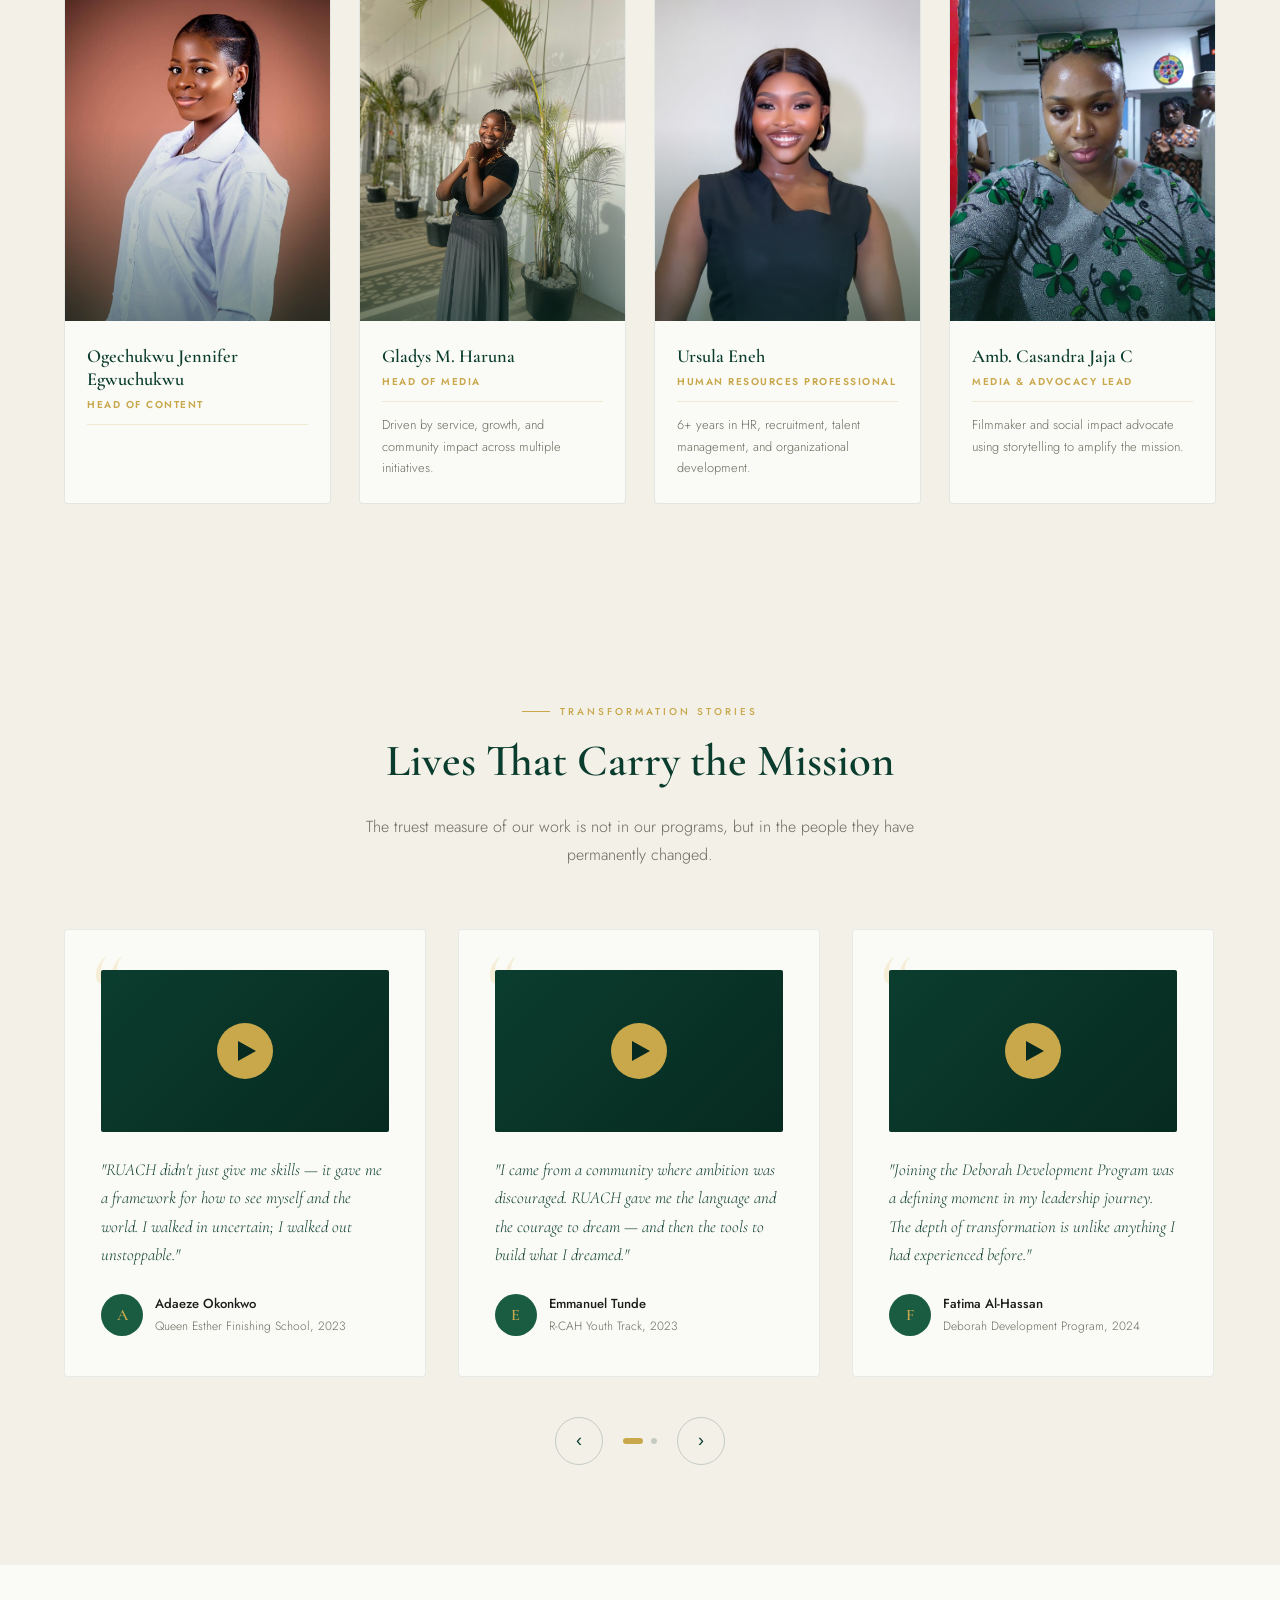
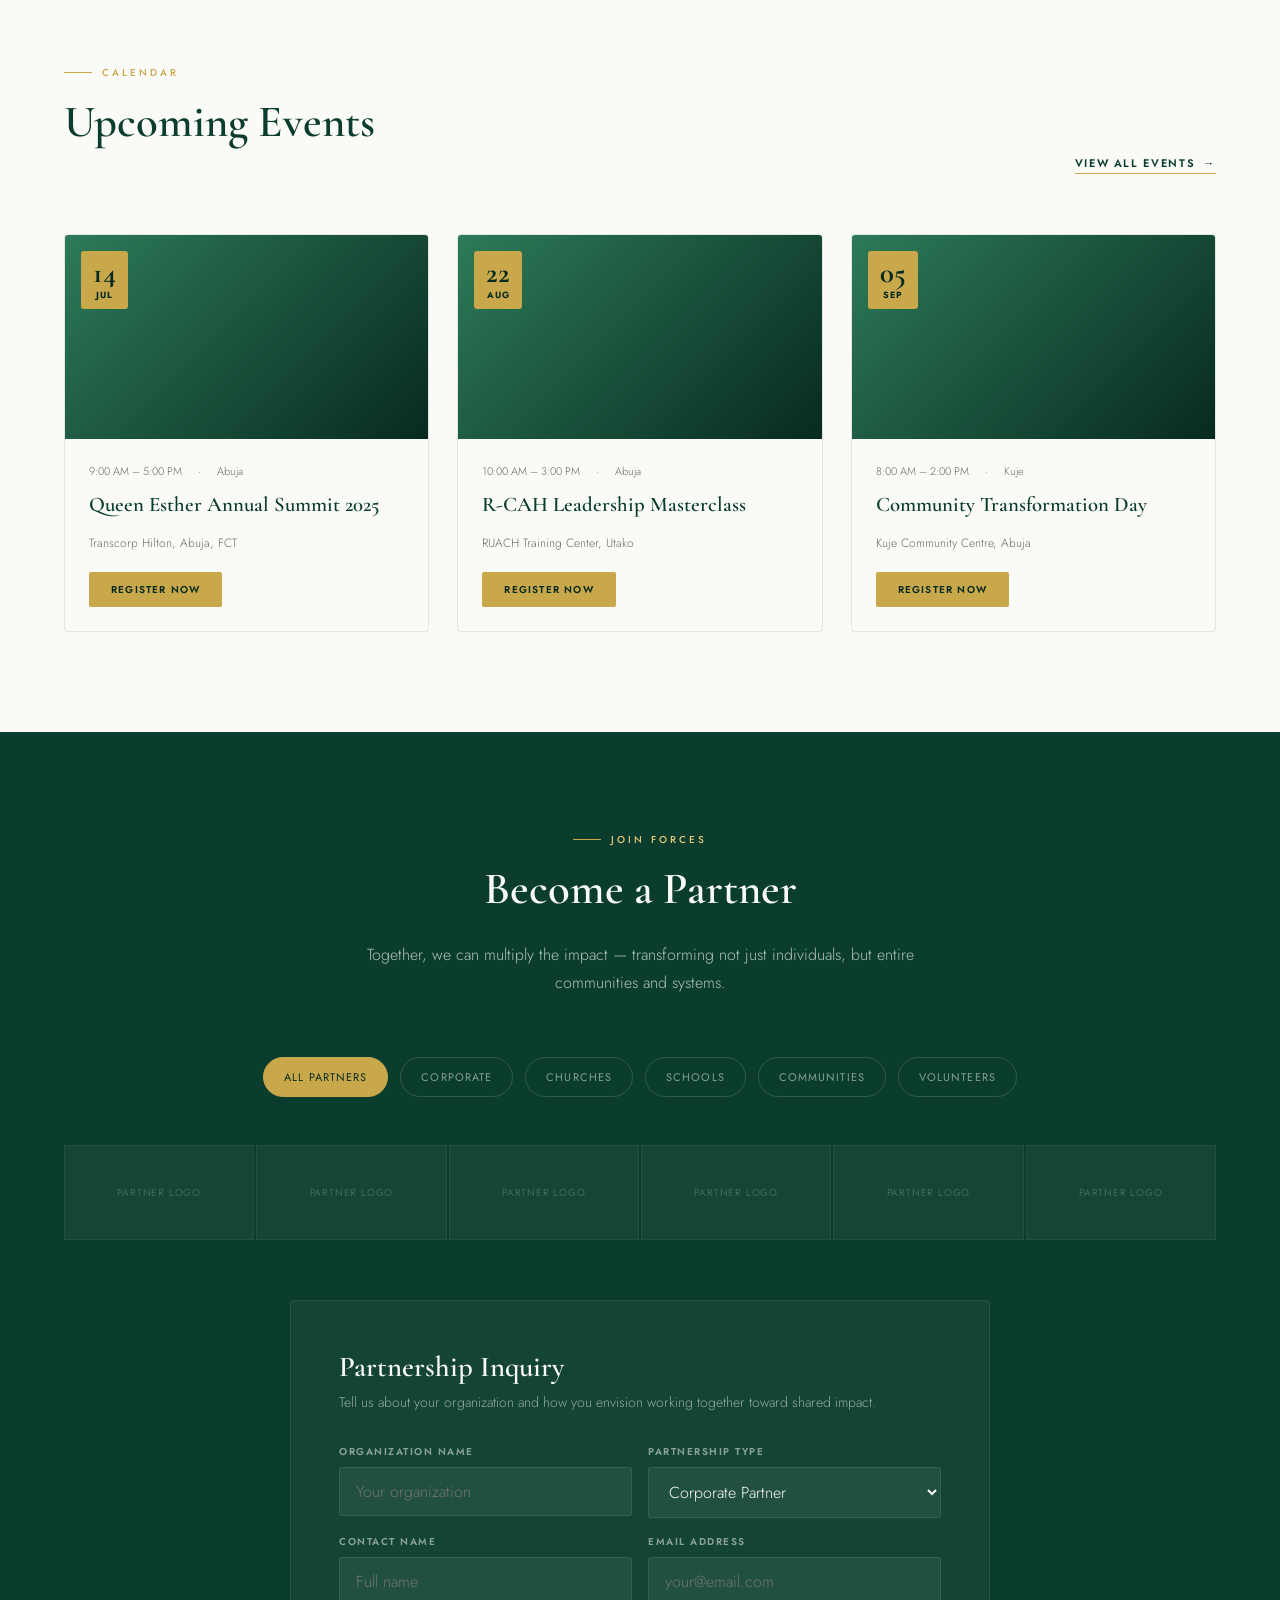
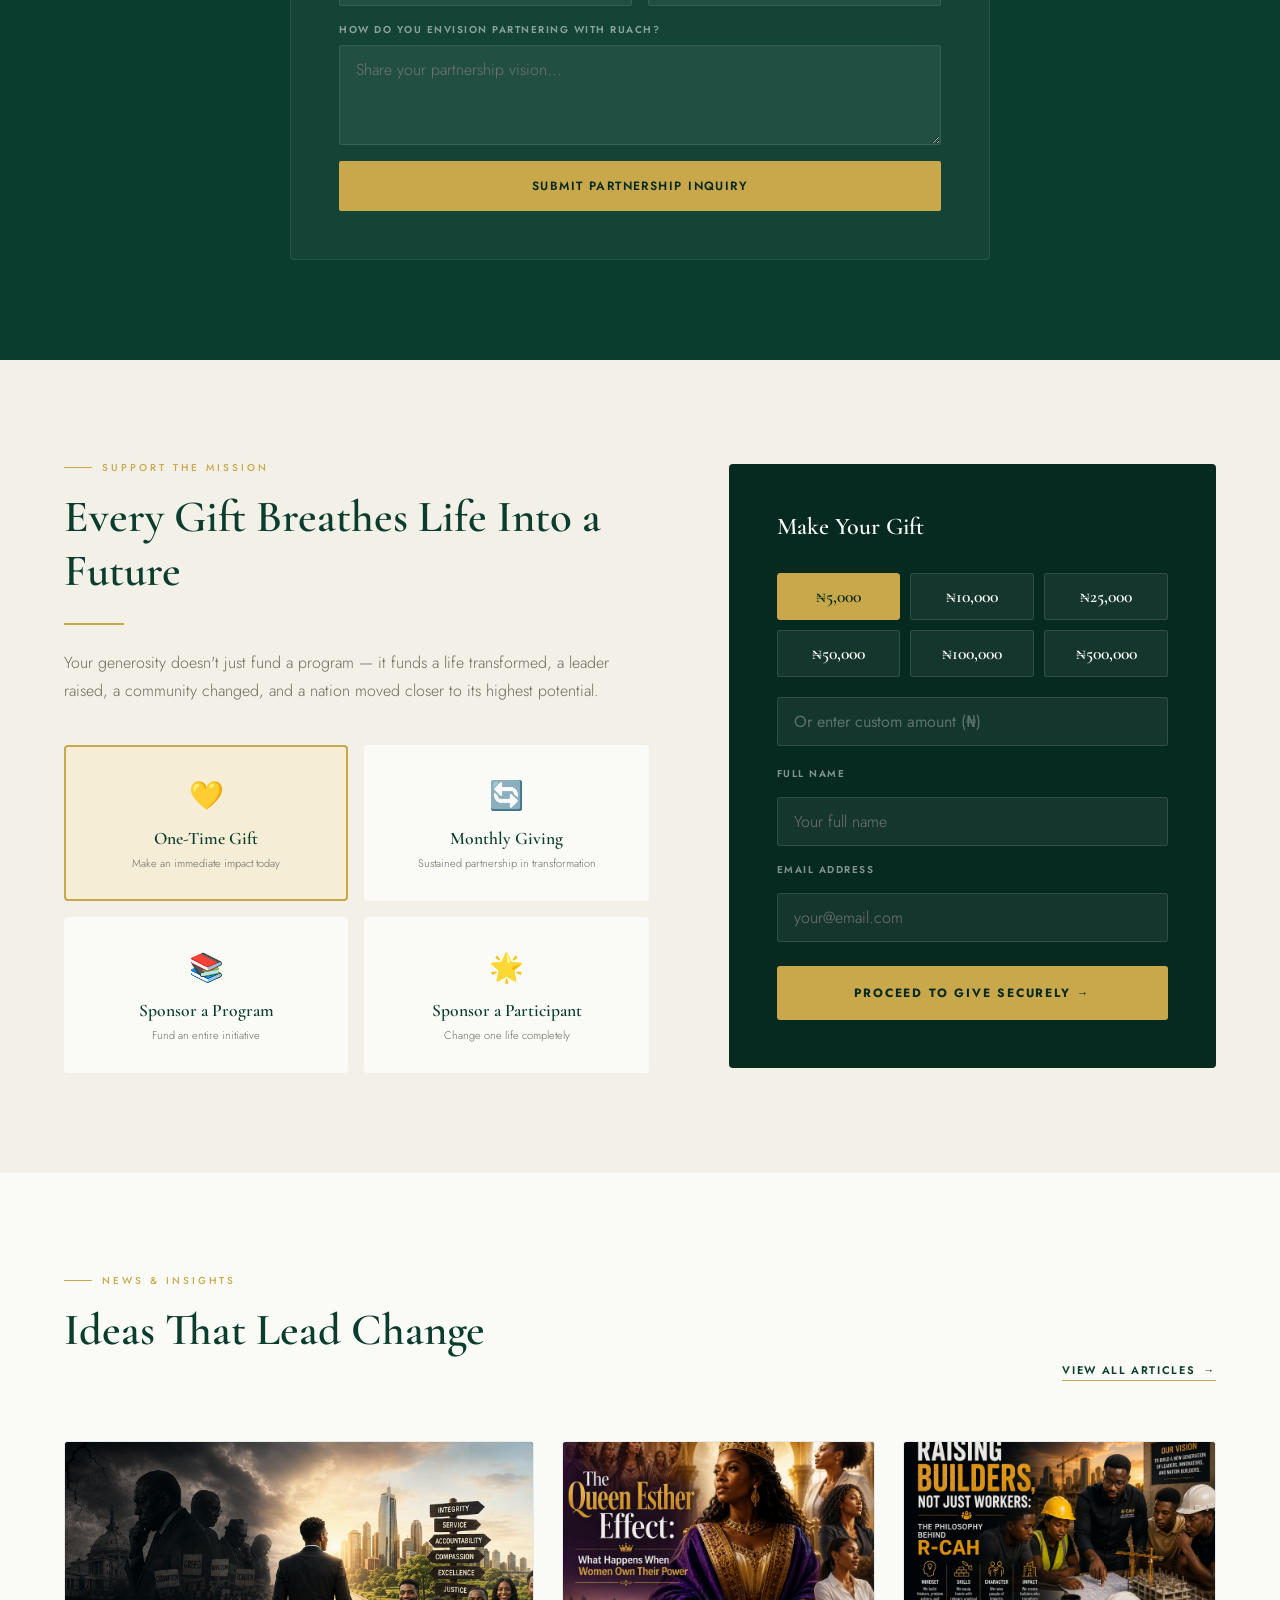
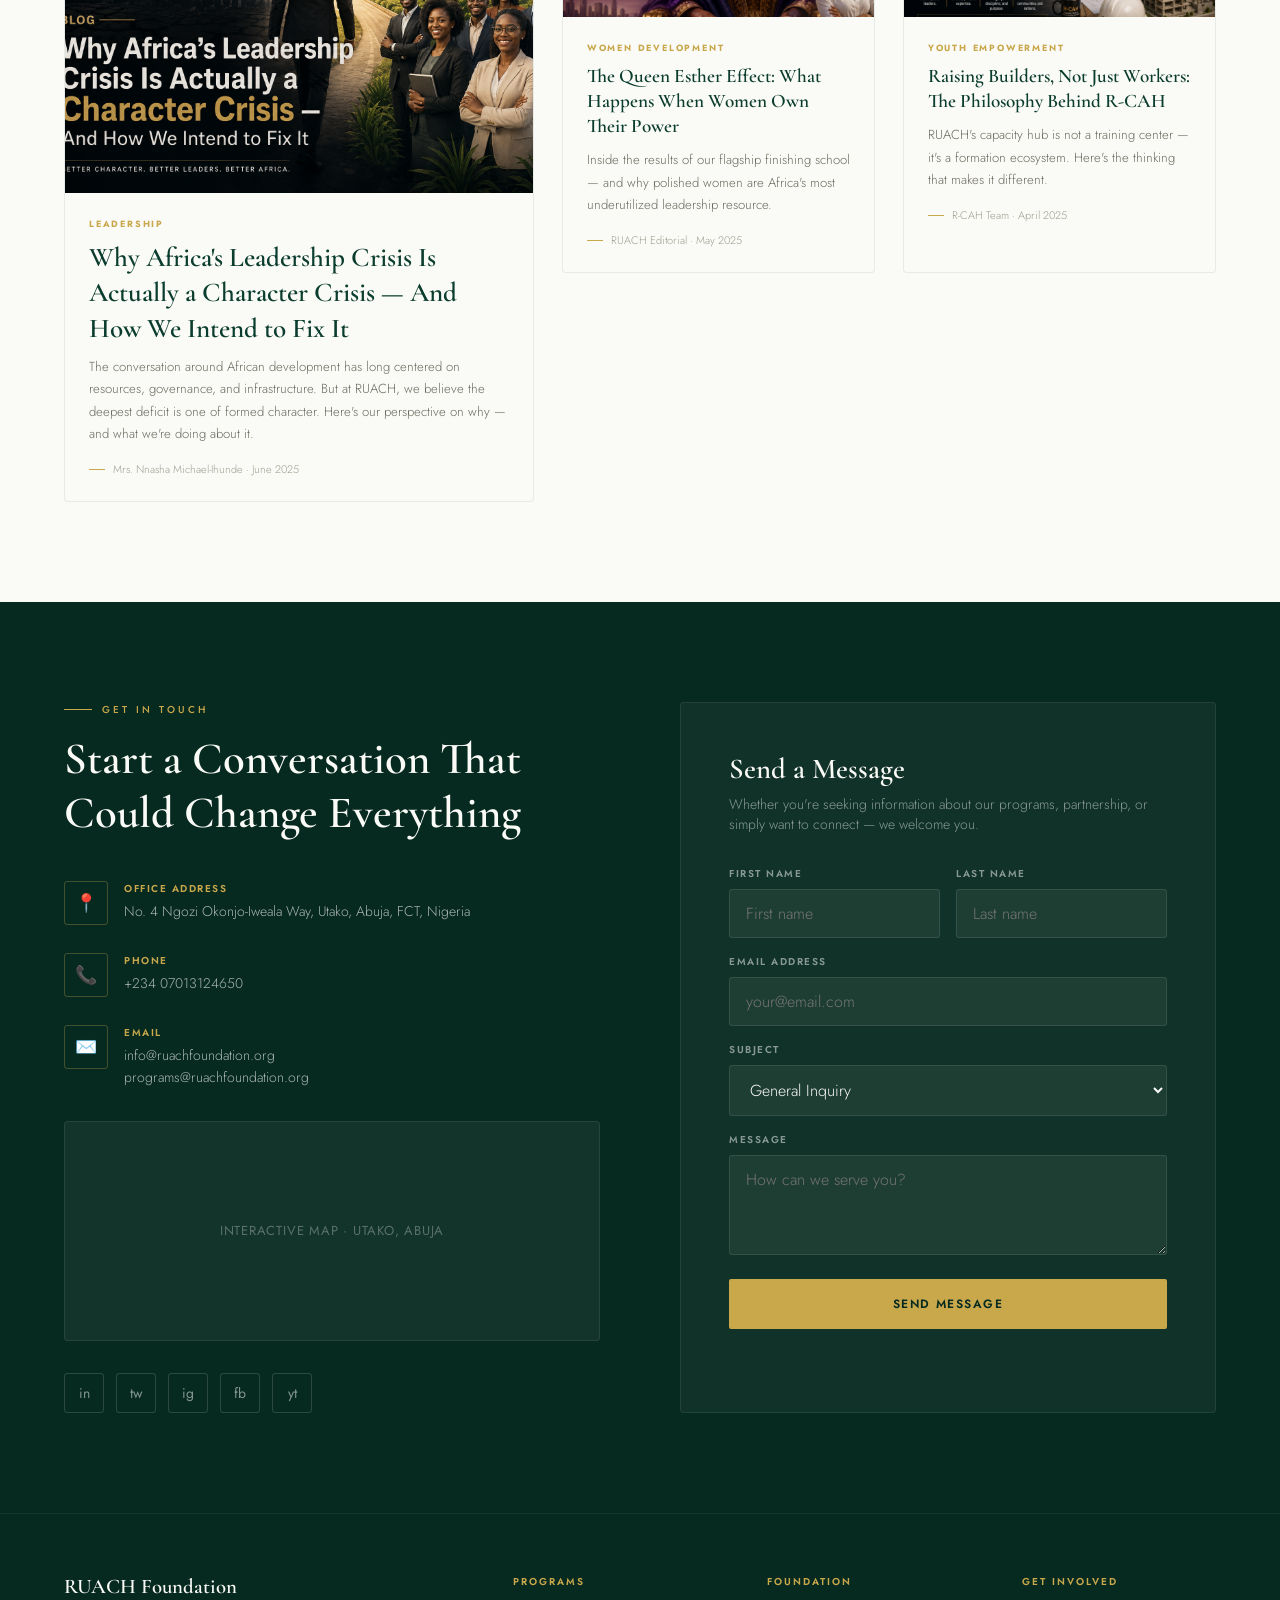
==== commit e0b95ba4: "today0" ====
--- a/index.html
+++ b/index.html
@@ -1,4 +1,3 @@
-
 <!DOCTYPE html>
 <html lang="en">
 <head>
@@ -152,6 +151,20 @@
 .stat-number{font-family:var(--serif);font-size:2.5rem;font-weight:600;color:var(--emerald);line-height:1}
 .stat-label{font-family:var(--sans);font-size:11px;font-weight:400;letter-spacing:0.1em;text-transform:uppercase;color:var(--text-muted);margin-top:6px}
 
+/* WHY RUACH / PHILOSOPHY (reuses about + framework component patterns) */
+#why-ruach{background:var(--ivory-warm)}
+.why-grid{display:grid;grid-template-columns:1fr 1fr;gap:80px;align-items:start;margin-top:60px}
+.why-col .ruach-meaning{font-family:var(--serif);font-size:clamp(1.4rem,2.2vw,1.7rem);font-style:italic;font-weight:300;color:var(--emerald);line-height:1.5;margin-bottom:24px}
+.why-col .about-body{margin-bottom:24px}
+.philosophy-card{padding:32px;background:var(--ivory);border-radius:4px;border-left:3px solid var(--gold);margin-top:8px}
+.philosophy-card p{font-family:var(--sans);font-size:0.92rem;font-weight:300;line-height:1.85;color:var(--text-muted)}
+.philosophy-card p + p{margin-top:14px}
+.philosophy-card strong{color:var(--emerald);font-weight:500}
+
+@media(max-width:1024px){
+  .why-grid{grid-template-columns:1fr;gap:48px}
+}
+
 /* FRAMEWORK */
 #framework{background:var(--emerald-deep);overflow:hidden;position:relative}
 #framework::before{content:'';position:absolute;inset:0;background-image:repeating-linear-gradient(45deg,rgba(201,168,76,0.03) 0,rgba(201,168,76,0.03) 1px,transparent 0,transparent 50%);background-size:24px 24px}
@@ -211,6 +224,41 @@
 .btn-text{font-family:var(--sans);font-size:11px;font-weight:600;letter-spacing:0.15em;text-transform:uppercase;color:var(--emerald);border-bottom:1px solid var(--gold);padding-bottom:2px;transition:all 0.3s;display:inline-flex;align-items:center;gap:8px;cursor:pointer}
 .btn-text:hover{color:var(--gold);gap:12px}
 .btn-text::after{content:'→'}
+
+/* ── Begin Your Journey ── */
+#journey{background:var(--emerald-deep);position:relative;overflow:hidden}
+#journey::before{content:'';position:absolute;inset:0;background-image:repeating-linear-gradient(45deg,rgba(201,168,76,.04) 0,rgba(201,168,76,.04) 1px,transparent 1px,transparent 22px)}
+#journey::after{content:'';position:absolute;right:-150px;top:-190px;width:500px;height:500px;border:1px solid rgba(201,168,76,.18);border-radius:50%;box-shadow:0 0 0 54px rgba(201,168,76,.035),0 0 0 108px rgba(201,168,76,.02)}
+.journey-grid{position:relative;z-index:1;display:grid;grid-template-columns:minmax(0,1.05fr) minmax(320px,.95fr);gap:80px;align-items:center;max-width:1240px;margin:0 auto}
+.journey-copy .section-eyebrow{color:var(--gold-light)}
+.journey-copy .section-title{color:var(--ivory);margin-bottom:22px}
+.journey-lead{font-family:var(--serif);font-size:clamp(1.45rem,2.1vw,1.8rem);font-weight:400;line-height:1.4;color:var(--gold-light);max-width:560px;margin-bottom:22px}
+.journey-body{font-family:var(--sans);font-size:1rem;font-weight:300;line-height:1.85;color:rgba(255,255,255,.67);max-width:620px}
+.journey-body + .journey-body{margin-top:18px}
+.journey-audiences{display:grid;grid-template-columns:repeat(4,1fr);gap:8px;margin-top:34px}
+.journey-audience{border:1px solid rgba(201,168,76,.28);padding:13px 10px;text-align:center;font-family:var(--sans);font-size:9px;font-weight:600;letter-spacing:.12em;text-transform:uppercase;color:rgba(255,255,255,.75)}
+.journey-declaration{background:var(--ivory);padding:50px 46px 46px;border-radius:4px;box-shadow:0 28px 70px rgba(0,0,0,.24);position:relative;overflow:hidden;border-top:4px solid var(--gold)}
+.journey-declaration::before{content:'“';position:absolute;top:-49px;right:22px;font-family:var(--serif);font-size:13rem;line-height:1;color:var(--gold-pale)}
+.declaration-label{font-family:var(--sans);font-size:10px;font-weight:600;letter-spacing:.22em;text-transform:uppercase;color:var(--gold);margin-bottom:20px;position:relative}
+.declaration-title{font-family:var(--serif);font-size:clamp(1.9rem,2.8vw,2.55rem);font-weight:600;line-height:1.16;color:var(--emerald);margin-bottom:28px;position:relative}
+.declaration-lines{position:relative;border-left:2px solid var(--gold);padding-left:22px}
+.declaration-lines span{display:block;font-family:var(--serif);font-size:clamp(1.16rem,1.7vw,1.42rem);font-weight:400;line-height:1.55;color:var(--emerald)}
+.declaration-lines span:nth-last-child(2){font-family:var(--sans);font-size:.86rem;font-weight:300;line-height:1.75;color:var(--text-muted);margin-top:18px}
+.declaration-lines span:last-child{color:var(--gold);margin-top:14px}
+
+@media(max-width:1024px){
+  .journey-grid{grid-template-columns:1fr;gap:48px}
+}
+
+@media(max-width:768px){
+  .journey-declaration{padding:36px 28px}
+  .journey-audiences{max-width:480px}
+}
+
+@media(max-width:480px){
+  .journey-declaration{padding:30px 22px}
+  .journey-audiences{grid-template-columns:repeat(2,1fr)}
+}
 
 /* FOUNDER */
 #founder{background:var(--emerald-deep);position:relative;overflow:hidden}
@@ -652,6 +700,101 @@
   .team-body{padding:20px 18px}
   .team-name{font-size:1.05rem}
 }
+
+/* ── PROGRAM DETAIL PAGE (Queen Esther) — reuses all existing tokens/classes ── */
+.page-hero{position:relative;padding:180px 5% 100px;background:linear-gradient(135deg,var(--emerald-deep) 0%,var(--emerald) 40%,#1a4d38 70%,#0e3326 100%);overflow:hidden}
+.page-hero::before{content:'';position:absolute;inset:0;opacity:0.06;background-image:repeating-linear-gradient(45deg,var(--gold) 0,var(--gold) 1px,transparent 0,transparent 50%);background-size:20px 20px}
+.page-hero-inner{position:relative;z-index:2;max-width:820px}
+.breadcrumb{font-family:var(--sans);font-size:11px;font-weight:400;letter-spacing:.12em;text-transform:uppercase;color:rgba(255,255,255,.5);margin-bottom:24px}
+.breadcrumb a{color:var(--gold);transition:color .3s}
+.breadcrumb a:hover{color:var(--gold-light)}
+.cert-grid{display:grid;grid-template-columns:repeat(3,1fr);gap:28px;margin-top:60px}
+.cert-card{background:var(--ivory);border:1px solid rgba(11,61,46,.1);border-radius:4px;padding:40px 32px;transition:all .4s ease;position:relative;overflow:hidden}
+.cert-card::after{content:'';position:absolute;bottom:0;left:0;right:0;height:3px;background:var(--gold);transform:scaleX(0);transition:transform .4s ease}
+.cert-card:hover{transform:translateY(-6px);box-shadow:0 20px 60px rgba(11,61,46,.1);border-color:var(--gold)}
+.cert-card:hover::after{transform:scaleX(1)}
+.cert-week{font-family:var(--sans);font-size:10px;font-weight:600;letter-spacing:.15em;text-transform:uppercase;color:var(--gold);margin-bottom:18px}
+.cert-title{font-family:var(--serif);font-size:1.5rem;font-weight:600;color:var(--emerald);margin-bottom:8px;line-height:1.3}
+.cert-tagline{font-family:var(--serif);font-style:italic;font-size:1rem;color:var(--text-muted);margin-bottom:20px}
+.cert-desc{font-family:var(--sans);font-size:.875rem;font-weight:300;line-height:1.75;color:var(--text-muted)}
+.workshop-grid{display:grid;grid-template-columns:1fr 1fr;gap:28px;margin-top:40px}
+.workshop-card{background:var(--ivory-warm);border-left:3px solid var(--gold);border-radius:4px;padding:32px}
+.workshop-card h4{font-family:var(--serif);font-size:1.2rem;font-weight:600;color:var(--emerald);margin-bottom:10px}
+.workshop-card p{font-family:var(--sans);font-size:.875rem;font-weight:300;line-height:1.7;color:var(--text-muted)}
+.crowning-panel{background:var(--emerald-deep);border-radius:4px;padding:56px;margin-top:60px;position:relative;overflow:hidden}
+.crowning-panel::before{content:'';position:absolute;top:-80px;right:-80px;width:400px;height:400px;border-radius:50%;border:1px solid rgba(201,168,76,.1)}
+.crowning-panel .section-title{position:relative;z-index:2}
+.crowning-panel p{position:relative;z-index:2;font-family:var(--sans);font-size:.95rem;font-weight:300;line-height:1.85;color:rgba(255,255,255,.68);max-width:760px}
+.crowning-panel p + p{margin-top:18px}
+@media(max-width:1024px){
+  .cert-grid{grid-template-columns:1fr}
+  .workshop-grid{grid-template-columns:1fr}
+}
+@media(max-width:768px){
+  .page-hero{padding:140px 4% 70px}
+  .crowning-panel{padding:32px 24px}
+}
+
+/* ── GALLERY PAGE ── */
+.gallery-filters{display:flex;justify-content:center;gap:12px;flex-wrap:wrap;margin-bottom:50px}
+.gallery-filter-btn{font-family:var(--sans);font-size:11px;font-weight:400;letter-spacing:.1em;text-transform:uppercase;color:var(--text-muted);padding:8px 22px;border:1px solid rgba(11,61,46,.15);border-radius:20px;cursor:pointer;transition:all .3s;background:transparent;min-height:40px;display:inline-flex;align-items:center}
+.gallery-filter-btn.active,.gallery-filter-btn:hover{background:var(--emerald);color:var(--ivory);border-color:var(--emerald)}
+.gallery-page-item{display:block}
+.gallery-page-item.hidden{display:none}
+.gallery-lightbox{display:none;position:fixed;inset:0;background:rgba(7,42,32,.96);z-index:2000;align-items:center;justify-content:center;padding:5%}
+.gallery-lightbox.open{display:flex}
+.gallery-lightbox-inner{position:relative;max-width:1000px;width:100%}
+.gallery-lightbox img{width:100%;max-height:80vh;object-fit:contain;border-radius:4px}
+.gallery-lightbox-caption{text-align:center;color:var(--ivory);font-family:var(--sans);font-size:13px;letter-spacing:.08em;text-transform:uppercase;margin-top:20px}
+.gallery-lightbox-close{position:absolute;top:-50px;right:0;width:44px;height:44px;border:1px solid rgba(255,255,255,.3);border-radius:50%;color:var(--ivory);display:flex;align-items:center;justify-content:center;cursor:pointer;font-size:20px;transition:all .3s}
+.gallery-lightbox-close:hover{border-color:var(--gold);color:var(--gold)}
+.gallery-lightbox-nav{position:absolute;top:50%;transform:translateY(-50%);width:52px;height:52px;border:1px solid rgba(255,255,255,.3);border-radius:50%;color:var(--ivory);display:flex;align-items:center;justify-content:center;cursor:pointer;font-size:22px;transition:all .3s}
+.gallery-lightbox-nav:hover{border-color:var(--gold);color:var(--gold)}
+.gallery-lightbox-prev{left:-70px}
+.gallery-lightbox-next{right:-70px}
+@media(max-width:900px){
+  .gallery-lightbox-prev{left:8px}
+  .gallery-lightbox-next{right:8px}
+  .gallery-lightbox-close{top:8px;right:8px}
+}
+
+
+
+
+/* ── Begin Your Journey ── */
+#journey{background:var(--emerald-deep);position:relative;overflow:hidden}
+#journey::before{content:'';position:absolute;inset:0;background-image:repeating-linear-gradient(45deg,rgba(201,168,76,.04) 0,rgba(201,168,76,.04) 1px,transparent 1px,transparent 22px)}
+#journey::after{content:'';position:absolute;right:-150px;top:-190px;width:500px;height:500px;border:1px solid rgba(201,168,76,.18);border-radius:50%;box-shadow:0 0 0 54px rgba(201,168,76,.035),0 0 0 108px rgba(201,168,76,.02)}
+.journey-grid{position:relative;z-index:1;display:grid;grid-template-columns:minmax(0,1.05fr) minmax(320px,.95fr);gap:80px;align-items:center;max-width:1240px;margin:0 auto}
+.journey-copy .section-eyebrow{color:var(--gold-light)}
+.journey-copy .section-title{color:var(--ivory);margin-bottom:22px}
+.journey-lead{font-family:var(--serif);font-size:clamp(1.45rem,2.1vw,1.8rem);font-weight:400;line-height:1.4;color:var(--gold-light);max-width:560px;margin-bottom:22px}
+.journey-body{font-family:var(--sans);font-size:1rem;font-weight:300;line-height:1.85;color:rgba(255,255,255,.67);max-width:620px}
+.journey-body + .journey-body{margin-top:18px}
+.journey-audiences{display:grid;grid-template-columns:repeat(4,1fr);gap:8px;margin-top:34px}
+.journey-audience{border:1px solid rgba(201,168,76,.28);padding:13px 10px;text-align:center;font-family:var(--sans);font-size:9px;font-weight:600;letter-spacing:.12em;text-transform:uppercase;color:rgba(255,255,255,.75)}
+.journey-declaration{background:var(--ivory);padding:50px 46px 46px;border-radius:4px;box-shadow:0 28px 70px rgba(0,0,0,.24);position:relative;overflow:hidden;border-top:4px solid var(--gold)}
+.journey-declaration::before{content:'“';position:absolute;top:-49px;right:22px;font-family:var(--serif);font-size:13rem;line-height:1;color:var(--gold-pale)}
+.declaration-label{font-family:var(--sans);font-size:10px;font-weight:600;letter-spacing:.22em;text-transform:uppercase;color:var(--gold);margin-bottom:20px;position:relative}
+.declaration-title{font-family:var(--serif);font-size:clamp(1.9rem,2.8vw,2.55rem);font-weight:600;line-height:1.16;color:var(--emerald);margin-bottom:28px;position:relative}
+.declaration-lines{position:relative;border-left:2px solid var(--gold);padding-left:22px}
+.declaration-lines span{display:block;font-family:var(--serif);font-size:clamp(1.16rem,1.7vw,1.42rem);font-weight:400;line-height:1.55;color:var(--emerald)}
+.declaration-lines span:nth-last-child(2){font-family:var(--sans);font-size:.86rem;font-weight:300;line-height:1.75;color:var(--text-muted);margin-top:18px}
+.declaration-lines span:last-child{color:var(--gold);margin-top:14px}
+
+@media(max-width:1024px){
+  .journey-grid{grid-template-columns:1fr;gap:48px}
+}
+
+@media(max-width:768px){
+  .journey-declaration{padding:36px 28px}
+  .journey-audiences{max-width:480px}
+}
+
+@media(max-width:480px){
+  .journey-declaration{padding:30px 22px}
+  .journey-audiences{grid-template-columns:repeat(2,1fr)}
+}
 </style>
 </head>
 <body>
@@ -676,6 +819,7 @@
     <a href="#about">About</a>
     <a href="#programs">Programs</a>
     <a href="#team">Team</a>
+    <a href="gallery.html">Gallery</a>
     <a href="#contact">Contact</a>
     <a href="#donate" class="nav-cta">Donate</a>
   </div>
@@ -689,6 +833,7 @@
   <a href="#about" onclick="closeMenu()">About</a>
   <a href="#programs" onclick="closeMenu()">Programs</a>
   <a href="#team" onclick="closeMenu()">Team</a>
+  <a href="gallery.html" onclick="closeMenu()">Gallery</a>
   <a href="#contact" onclick="closeMenu()">Contact</a>
   <a href="#donate" class="nav-cta" onclick="closeMenu()">Donate</a>
 </div>
@@ -729,7 +874,7 @@
            playsinline
            aria-hidden="true">
       <!-- ↓ UPDATE: replace with your video file path -->
-      <source src="/images/WhatsApp Video 2026-06-20 at 5.22.50 AM.mp4" type="video/mp4">
+      <source src="/images/WhatsApp Video 2026-06-20 at 5.22.50 AM.mp4" type="video/mp4">
       <source src="" type="video/webm">
     </video>
     <!-- HERO FALLBACK IMAGE — set src below to show a still image when no video is used -->
@@ -777,7 +922,7 @@
       <div class="about-img" id="aboutImgWrap">
         <!-- ↓ UPDATE: replace src with your portrait/story image path -->
         <img class="about-portrait"
-             src="images/WhatsApp Image 2026-06-20 at 5.22.48 AM (1).jpeg"
+             src="images/WhatsApp Image 2026-06-20 at 5.22.47 AM (3).jpeg"
              alt="RUACH Foundation story — portrait image"
              loading="lazy">
         <span>Portrait / Story Image</span>
@@ -789,9 +934,28 @@
       <div class="section-eyebrow">About RUACH</div>
       <p class="ruach-meaning">"רוּחַ — Breath. Spirit. Life Force."</p>
       <div class="gold-divider"></div>
-      <p class="about-body">RUACH is the ancient Hebrew word for breath — the invisible force that animates, restores, and transforms. We carry that name not as a label, but as a declaration of purpose. Every individual we serve is breathed into their potential.</p>
-      <p class="about-body">Founded on the conviction that Africa's next generation deserves more than opportunity — they deserve formation — RUACH Foundation exists to raise leaders of unshakeable character, refined presence, and transformational vision. We do not merely build skills; we cultivate significance.</p>
-      <p class="about-body">Through targeted programs, mentorship ecosystems, and community activation, we are equipping women, youth, and emerging leaders across Nigeria and beyond to occupy their rightful place in the story of national and global transformation.</p>
+      <p class="about-body">What if the greatest investment you ever made wasn’t in your
+career, your business, or your education—but in yourself?
+Imagine two builders constructing identical houses.
+The first spent all his time perfecting what everyone could see. Beautiful walls. Elegant
+windows. Impressive finishes. The house looked exceptional.
+The second builder spent most of his time on what no one could see. He reinforced the
+foundation, strengthened the structure, and ensured every hidden element was built to
+last.</p>
+      <p class="about-body">Then the storms came.
+The first house began to crack.
+The second stood firm.
+Life works much the same way.
+Many people spend years building careers, businesses, qualifications, and reputations
+while neglecting the very foundation that sustains them. Yet it is our identity, character,
+resilience, wisdom, and sense of purpose that determine whether we merely survive
+life’s challenges or rise above them.</p>
+      <p class="about-body">At Ruach Foundation for Capacity Building, we believe lasting transformation begins
+within.
+Before people can change their circumstances, they must first be transformed in their
+thinking, character, confidence, and purpose.
+That is why we exist.
+To transform lives by building capacity from the inside out.</p>
       <div class="stats-grid">
         <div class="stat-card">
           <div class="stat-number">2,400+</div>
@@ -814,43 +978,75 @@
   </div>
 </section>
 
+<!-- WHY RUACH / OUR VISION / PHILOSOPHY (new section — added from updated content) -->
+<section id="why-ruach">
+  <div class="section-eyebrow">Our Vision &amp; Why We Exist</div>
+  <h2 class="section-title">Building Capacity From The Inside Out</h2>
+  <p class="section-subtitle">Transforming lives by building capacity from the inside out — creating a generation of individuals who are ethically grounded, socially confident, culturally aware and professionally refined.</p>
+  <div class="why-grid">
+    <div class="why-col">
+      <p class="ruach-meaning">Many people achieve academic success or professional recognition yet still struggle with confidence, character, leadership, and a clear sense of purpose.</p>
+      <p class="about-body">In a fast-paced and highly competitive world, knowledge and technical skills alone are no longer enough. At RUACH Foundation for Capacity Building, we believe lasting transformation begins within. True success is built on a foundation of identity, character, wisdom, resilience, and emotional intelligence.</p>
+      <p class="about-body">Born from a passion for community transformation that first found expression through JYF in Lokoja, RUACH was established to meet a growing need — not simply to educate people, but to develop the whole person. Because when people are transformed from the inside out, they become capable of transforming the world around them.</p>
+    </div>
+    <div class="why-col">
+      <div class="section-eyebrow">The RUACH Philosophy</div>
+      <div class="philosophy-card">
+        <p>We believe people experience lasting change when they grow from the inside out. Knowledge is important. Skills are valuable. But they become truly powerful when built upon a foundation of <strong>strong character, clear purpose, emotional resilience, and servant leadership.</strong></p>
+        <p>Our approach develops the whole person, preparing individuals not simply to achieve success, but to live lives of significance and lasting influence.</p>
+      </div>
+      <p class="about-body" style="margin-top:24px">Through values-driven mentoring, leadership development, etiquette, communication, and life skills, we equip individuals to become confident, ethical, emotionally intelligent, and purpose-driven leaders who positively influence their families, workplaces, and communities.</p>
+    </div>
+  </div>
+</section>
+
 <!-- RUACH FRAMEWORK -->
 <section id="framework">
   <div class="framework-header">
     <div class="section-eyebrow" style="justify-content:center">Our Foundation</div>
-    <h2 class="section-title light">The RUACH Framework</h2>
-    <p class="section-subtitle light" style="margin:0 auto">Five pillars that form the soul of every program, every interaction, and every life we touch.</p>
+    <h2 class="section-title light">The RUACH Journey</h2>
+    <p class="section-subtitle light" style="margin:0 auto">Transformation is a journey, not a moment. It happens through intentional growth, one
+step at a time. The Ruach Journey is our signature framework, guiding every individual
+through five purposeful stages of personal growth and leadership development.</p>
   </div>
   <div class="framework-grid">
     <div class="framework-card">
       <div class="framework-letter">R</div>
-      <div class="framework-icon">⚖️</div>
-      <div class="framework-word">Responsibility</div>
-      <p class="framework-desc">We cultivate a culture of accountability — to self, community, and the next generation. Responsibility is not a burden; it is a crown.</p>
+      <div class="framework-icon">🌤️</div>
+      <div class="framework-word">Restore Identity</div>
+      <p class="framework-desc">Every transformation begins with identity. We help people discover their worth, embrace their God-given value, and develop the confidence that comes from knowing who they are.</p>
     </div>
     <div class="framework-card">
       <div class="framework-letter">U</div>
-      <div class="framework-icon">🤝</div>
-      <div class="framework-word">Unity</div>
-      <p class="framework-desc">We build bridges across communities, cultures, and generations. In unity, the diverse voices of Africa find their most powerful collective expression.</p>
+      <div class="framework-icon">🔑</div>
+      <div class="framework-word">Unlock Potential</div>
+      <p class="framework-desc">Every person carries unique gifts and untapped abilities.
+We help individuals recognise, develop, and maximise their potential through learning,
+mentoring, and intentional growth.</p>
     </div>
     <div class="framework-card">
       <div class="framework-letter">A</div>
-      <div class="framework-icon">🌱</div>
-      <div class="framework-word">Advancement</div>
-      <p class="framework-desc">We equip individuals with skills, knowledge, and frameworks for continuous upward movement — professionally, personally, and nationally.</p>
+      <div class="framework-icon">🎯</div>
+      <div class="framework-word">Activate Purpose</div>
+      <p class="framework-desc">Purpose is more than discovering why you exist — it is choosing to live intentionally every day. We equip people to turn vision into meaningful action and passion into lasting impact.</p>
     </div>
     <div class="framework-card">
       <div class="framework-letter">C</div>
-      <div class="framework-icon">❤️</div>
-      <div class="framework-word">Compassion</div>
-      <p class="framework-desc">Transformation begins and ends with empathy. We lead with hearts open to human need and hands ready to serve without conditions.</p>
+      <div class="framework-icon">🌱</div>
+      <div class="framework-word">Cultivate Character</div>
+      <p class="framework-desc">Character is the foundation upon which lasting influence is built.
+We intentionally develop integrity, humility, resilience, emotional intelligence, discipline,
+compassion, and excellence—qualities that enable people to lead with credibility and
+serve with authenticity.</p>
     </div>
     <div class="framework-card">
       <div class="framework-letter">H</div>
       <div class="framework-icon">👑</div>
-      <div class="framework-word">Honour</div>
-      <p class="framework-desc">We hold ourselves to the highest standard of integrity. Honour is both the seed we plant and the harvest we expect in every leader we raise.</p>
+      <div class="framework-word">Harness Influence</div>
+      <p class="framework-desc">Influence is one of life’s greatest responsibilities.
+We prepare individuals to use their gifts, knowledge, and character to strengthen
+families, inspire organisations, serve communities, and leave a legacy that extends
+beyond their own generation.</p>
     </div>
   </div>
 </section>
@@ -878,7 +1074,16 @@
   <div class="gallery-header">
     <div class="section-eyebrow">Impact in Motion</div>
     <h2 class="section-title">Moments That Define a Movement</h2>
-  </div>
+        <p class="section-subtitle">We believe one transformed life can transform many others.
+When people discover who they are, they grow in confidence. As confidence grows,
+potential is unlocked, purpose is activated, and influence begins to spread.
+That influence strengthens families, shapes workplaces, inspires communities, and
+contributes to transforming nations.
+Every programme at Ruach Foundation exists for one purpose: to raise people of
+character, purpose, and influence who leave every place better than they found it.</p>
+
+  </div>
+  
   <div class="masonry">
 
     <!-- Gallery Item 1 — Leadership Conference -->
@@ -898,7 +1103,7 @@
     <div class="masonry-item">
       <div class="img-ph">
         <!-- ↓ UPDATE: replace src with your image path -->
-        <img class="gallery-img" src="images/WhatsApp Image 2026-06-20 at 5.22.48 AM (2).jpeg" alt="Women Empowerment" loading="lazy">
+        <img class="gallery-img" src="images/WhatsApp Image 2026-06-20 at 5.22.47 AM (4).jpeg" alt="Women Empowerment" loading="lazy">
         <span class="masonry-label">Women Empowerment</span>
       </div>
     </div>
@@ -925,7 +1130,7 @@
     <div class="masonry-item">
       <div class="img-ph">
         <!-- ↓ UPDATE: replace src with your image path -->
-        <img class="gallery-img" src="images/WhatsApp Image 2026-06-20 at 5.22.47 AM (4).jpeg" alt="Workshop Session" loading="lazy">
+        <img class="gallery-img" src="images/WhatsApp Image 2026-06-20 at 5.22.47 AM (3).jpeg" alt="Workshop Session" loading="lazy">
         <span class="masonry-label">Workshop Session</span>
       </div>
     </div>
@@ -966,6 +1171,9 @@
       </div>
     </div>
 
+  </div>
+  <div style="text-align:center;margin-top:50px">
+    <a href="gallery.html" class="btn-outline" style="border-color:rgba(11,61,46,.2);color:var(--emerald)">View Full Gallery</a>
   </div>
 </section>
 
@@ -996,7 +1204,7 @@
     <!-- Program 1 — Queen Esther Finishing School -->
     <div class="program-card">
       <div class="program-img">
-        <div class="program-tag">Women Development</div>
+        <div class="program-tag">Women &amp; Men Development</div>
         <!-- ↓ UPDATE: replace src with your program image path -->
         <img class="program-photo"
              src="images/leadership.jpeg"
@@ -1005,8 +1213,8 @@
       </div>
       <div class="program-body">
         <h3 class="program-title">Queen Esther Finishing School</h3>
-        <p class="program-desc">An intensive finishing and leadership formation program designed to refine the whole woman — professionally polished, spiritually grounded, socially confident, and strategically positioned for maximum impact in every room she enters.</p>
-        <a class="btn-text">Learn More</a>
+        <p class="program-desc">Crowned by Character, Known by Excellence. Inspired by Esther's journey of preparation before promotion, this flagship programme equips participants with the character, confidence, emotional intelligence, communication skills, etiquette, and sense of purpose to thrive in every sphere of life.</p>
+        <a class="btn-text" href="queen-esther.html">Learn More</a>
       </div>
     </div>
 
@@ -1061,6 +1269,33 @@
       </div>
     </div>
 
+  </div>
+</section>
+
+
+<!-- BEGIN YOUR JOURNEY -->
+<section id="journey">
+  <div class="journey-grid">
+    <div class="journey-copy">
+      <div class="section-eyebrow">Your Next Chapter</div>
+      <h2 class="section-title">Begin Your Journey</h2>
+      <p class="journey-body">Whatever stage of life you are in, your greatest potential may still lie ahead.</p>
+      <p class="journey-body">Whether you are a young person discovering your future, a professional seeking greater purpose, a parent shaping the next generation, an organisation investing in its people, or a partner committed to creating lasting social impact, your journey can begin today.</p>
+      <p class="journey-body">Together, let us build people who build families, strengthen communities, and transform nations.</p>
+    </div>
+    <aside class="journey-declaration" aria-labelledby="declaration-title">
+      <div class="declaration-label">Our Signature Declaration</div>
+      <h3 class="declaration-title" id="declaration-title">We don’t just build skills—we build people.</h3>
+      <div class="declaration-lines">
+        <span>We restore identity.</span>
+        <span>We unlock potential.</span>
+        <span>We activate purpose.</span>
+        <span>We cultivate character.</span>
+        <span>We harness influence.</span>
+        <span>Through The Ruach Journey, we are transforming lives by building capacity from the inside out.</span>
+        <span>Because transformed people transform lives.</span>
+      </div>
+    </aside>
   </div>
 </section>
 
@@ -1155,13 +1390,13 @@
     <div class="team-card">
       <div class="team-photo-wrap" id="teamWrap1">
         <!-- set src to show a real photo; leave empty to show the initial badge -->
-        <img class="team-photo" src="" alt="Full Name" loading="lazy" onerror="this.style.display='none'">
+        <img class="team-photo" src="/images/ogechi.JPG" alt="Full Name" loading="lazy" onerror="this.style.display='none'">
         <div class="team-photo-initial">W</div>
       </div>
       <div class="team-body">
-        <h3 class="team-name">Winifred Ibrahim</h3>
-        <div class="team-role">Child Development Consultant</div>
-        <p class="team-bio">Over 20 years experience in child development, education, mentorship, and welfare.</p>
+        <h3 class="team-name">Ogechukwu Jennifer Egwuchukwu</h3>
+        <div class="team-role">Head of content</div>
+        <!-- <p class="team-bio">Over 20 years experience in child development, education, mentorship, and welfare.</p> -->
       </div>
     </div>
  
@@ -1172,7 +1407,7 @@
       </div>
       <div class="team-body">
         <h3 class="team-name">Gladys M. Haruna</h3>
-        <div class="team-role">HR Manager &middot; Coordinator</div>
+        <div class="team-role">Head of Media</div>
         <p class="team-bio">Driven by service, growth, and community impact across multiple initiatives.</p>
       </div>
     </div>
@@ -1641,6 +1876,7 @@
       When src is empty ("") the emerald gradient shows.
     ═══════════════════════════════════════════════════════════════════
   -->
+
   <div class="news-grid">
 
     <!-- News Article 1 — Featured -->
@@ -1648,7 +1884,7 @@
       <div class="news-img">
         <!-- ↓ UPDATE: replace src with your article featured image path -->
         <img class="news-photo"
-             src=""
+             src="images/blog1.png"
              alt="Why Africa's Leadership Crisis Is Actually a Character Crisis"
              loading="lazy">
       </div>
@@ -1665,7 +1901,7 @@
       <div class="news-img">
         <!-- ↓ UPDATE: replace src with your article image path -->
         <img class="news-photo"
-             src=""
+             src="images/queenesther blog.png"
              alt="The Queen Esther Effect"
              loading="lazy">
       </div>
@@ -1682,7 +1918,7 @@
       <div class="news-img">
         <!-- ↓ UPDATE: replace src with your article image path -->
         <img class="news-photo"
-             src=""
+             src="images/blog3.png"
              alt="Raising Builders, Not Just Workers"
              loading="lazy">
       </div>
@@ -1715,7 +1951,7 @@
           <div class="contact-item-icon" style="color:var(--gold)">📞</div>
           <div class="contact-item-text">
             <span>Phone</span>
-            <p>+234 (0) 000 000 0000</p>
+            <p>+234 07013124650</p>
           </div>
         </div>
         <div class="contact-item">
@@ -1726,6 +1962,7 @@
           </div>
         </div>
       </div>
+
       <!--
         ═══════════════════════════════════════════════════════════════════
         MEDIA LOCATION 10 — GOOGLE MAPS EMBED
@@ -1743,6 +1980,7 @@
           When src is set the real map renders inside the same container.
         ═══════════════════════════════════════════════════════════════════
       -->
+
       <div class="map-embed" id="mapEmbed">
         <!-- ↓ UPDATE: replace src with your Google Maps embed URL -->
         <iframe class="map-iframe"
@@ -1797,7 +2035,7 @@
     <div class="footer-col">
       <h4>Programs</h4>
       <ul>
-        <li><a href="#">Queen Esther Finishing School</a></li>
+        <li><a href="queen-esther.html">Queen Esther Finishing School</a></li>
         <li><a href="#">Deborah Development Program</a></li>
         <li><a href="#">Community Outreach</a></li>
         <li><a href="#">R-CAH</a></li>
@@ -1806,21 +2044,21 @@
     <div class="footer-col">
       <h4>Foundation</h4>
       <ul>
-        <li><a href="#">About RUACH</a></li>
-        <li><a href="#">Our Framework</a></li>
-        <li><a href="#">Founder's Story</a></li>
-        <li><a href="#">Impact Report</a></li>
-        <li><a href="#">Partners</a></li>
+        <li><a href="#about">About RUACH</a></li>
+        <li><a href="#framework">Our Framework</a></li>
+        <li><a href="#founder">Founder's Story</a></li>
+        <li><a href="gallery.html">Gallery</a></li>
+        <li><a href="#partners">Partners</a></li>
       </ul>
     </div>
     <div class="footer-col">
       <h4>Get Involved</h4>
       <ul>
-        <li><a href="#">Give Now</a></li>
-        <li><a href="#">Volunteer</a></li>
-        <li><a href="#">Events</a></li>
+        <li><a href="#donate">Give Now</a></li>
+        <li><a href="#partners">Volunteer</a></li>
+        <li><a href="#events">Events</a></li>
         <li><a href="#">Careers</a></li>
-        <li><a href="#">Contact</a></li>
+        <li><a href="#contact">Contact</a></li>
       </ul>
     </div>
   </div>
@@ -2144,6 +2382,4 @@
 });
 </script>
 </body>
-</html>
-
-
+</html>
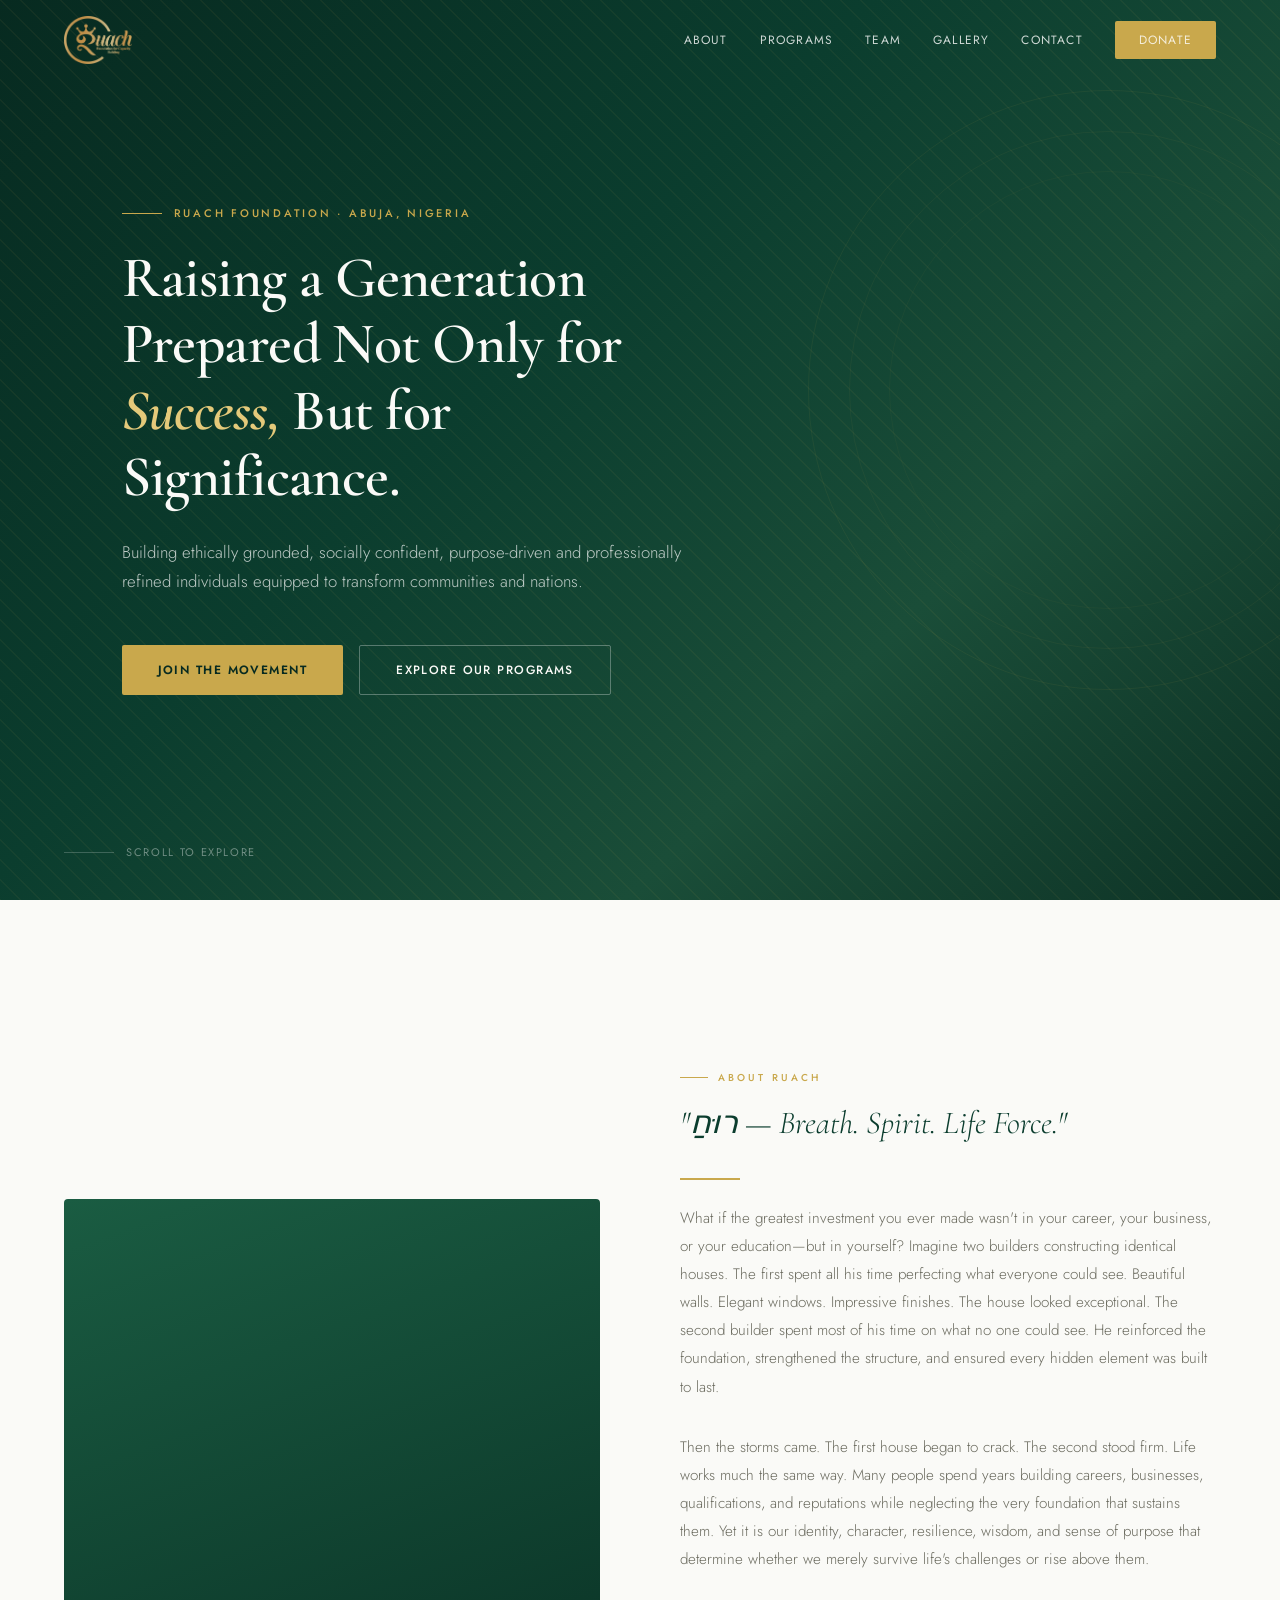
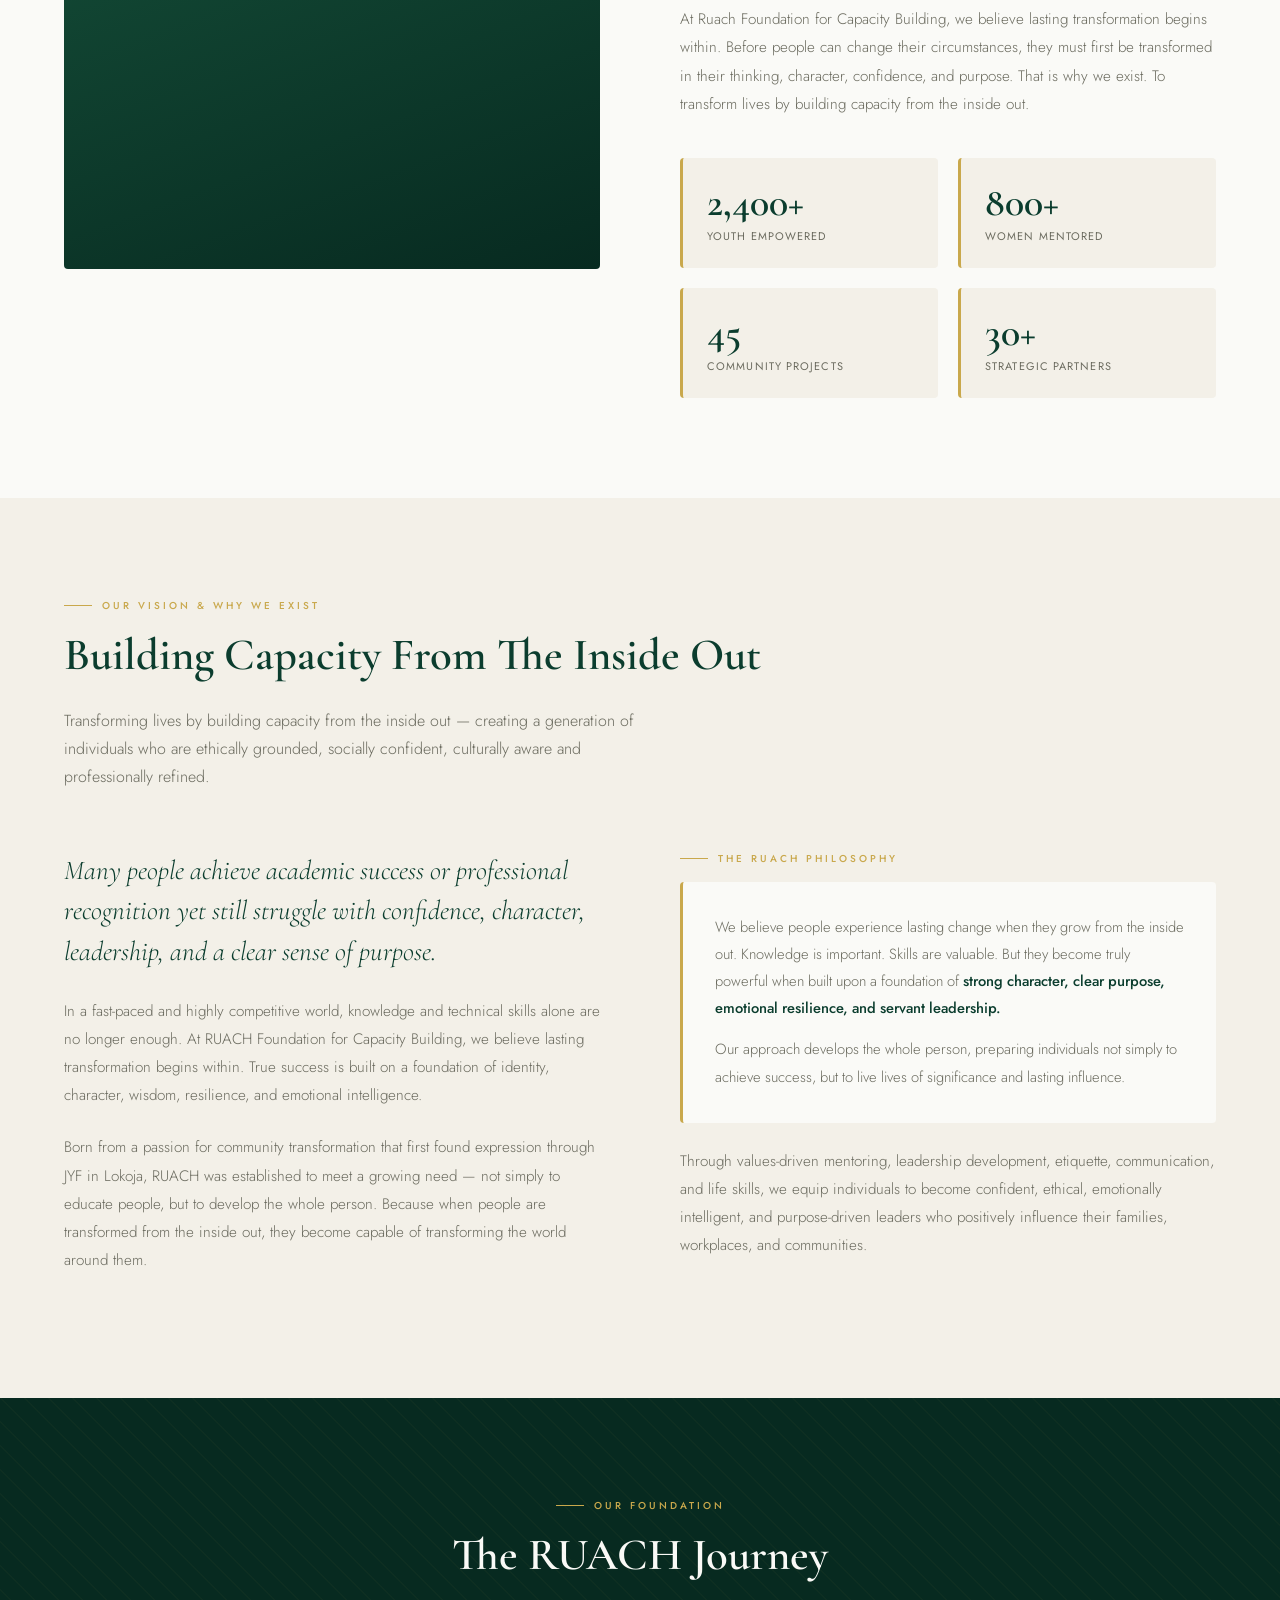
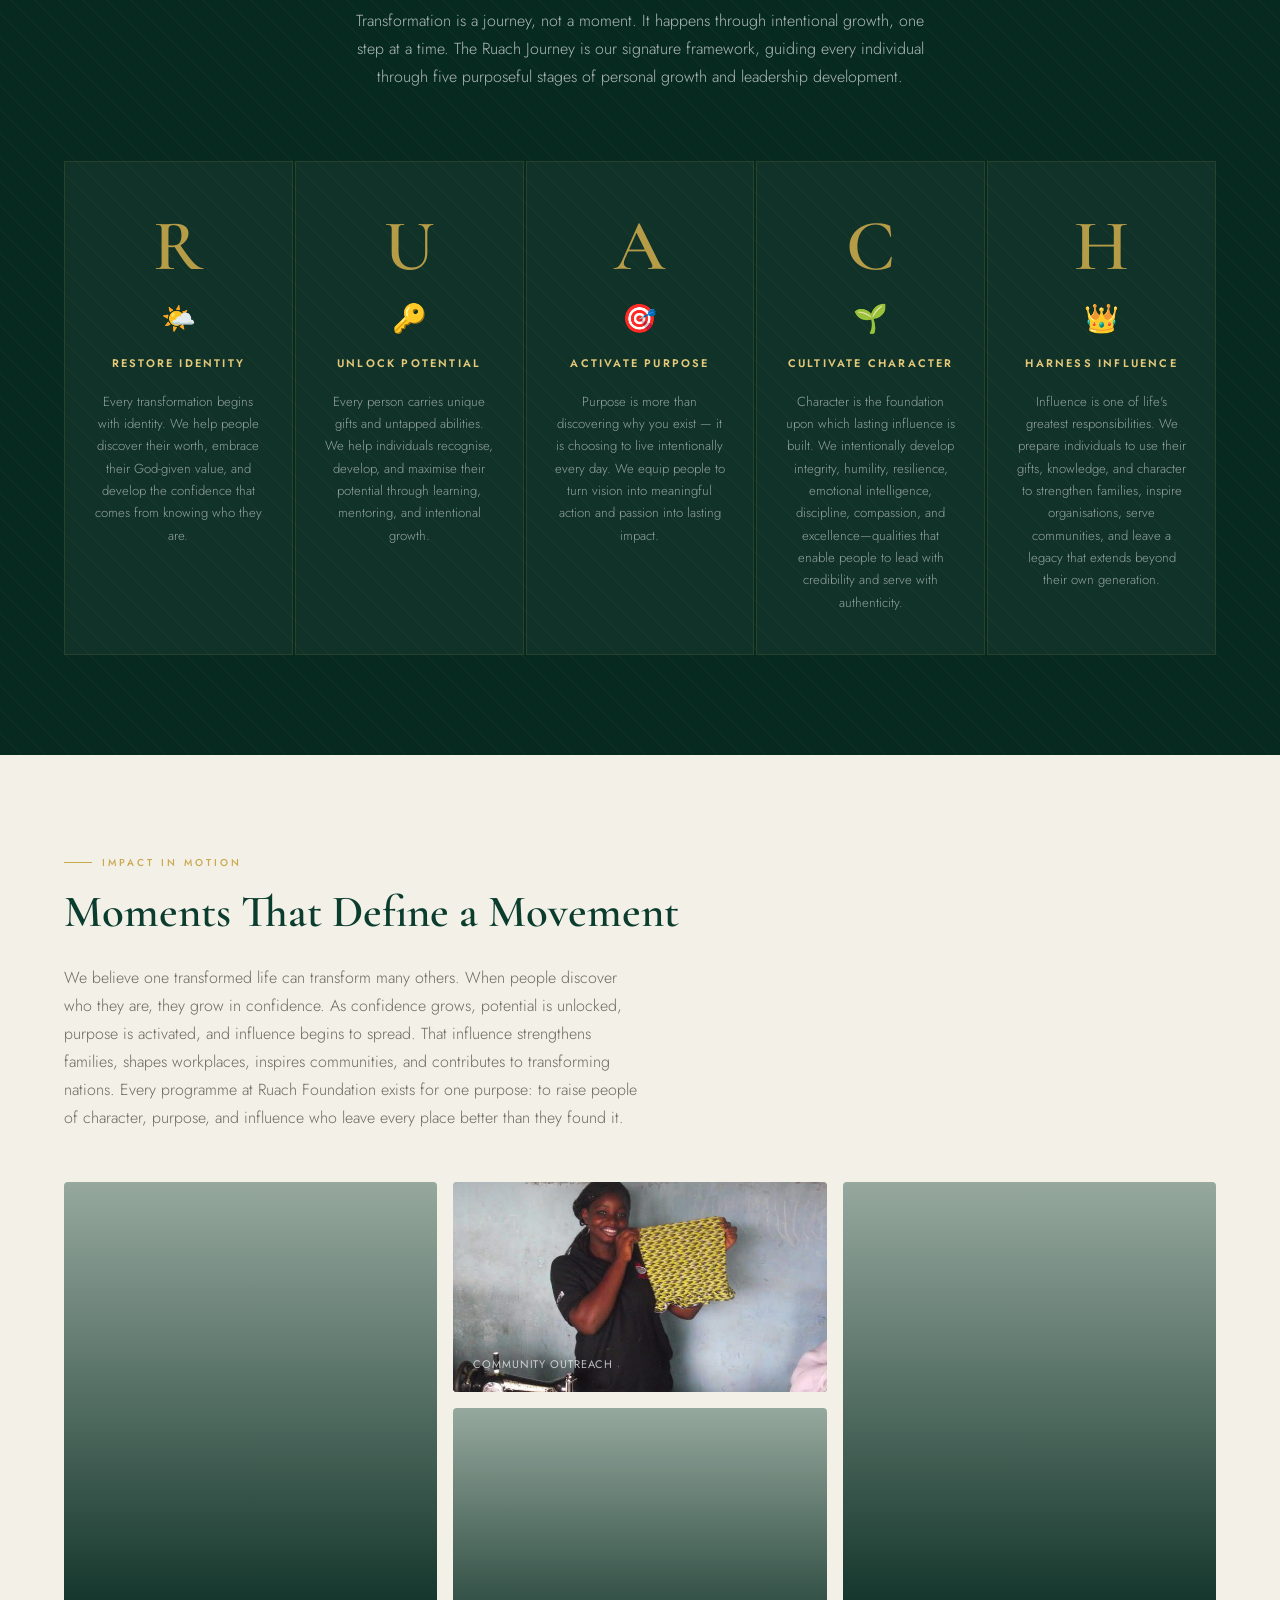
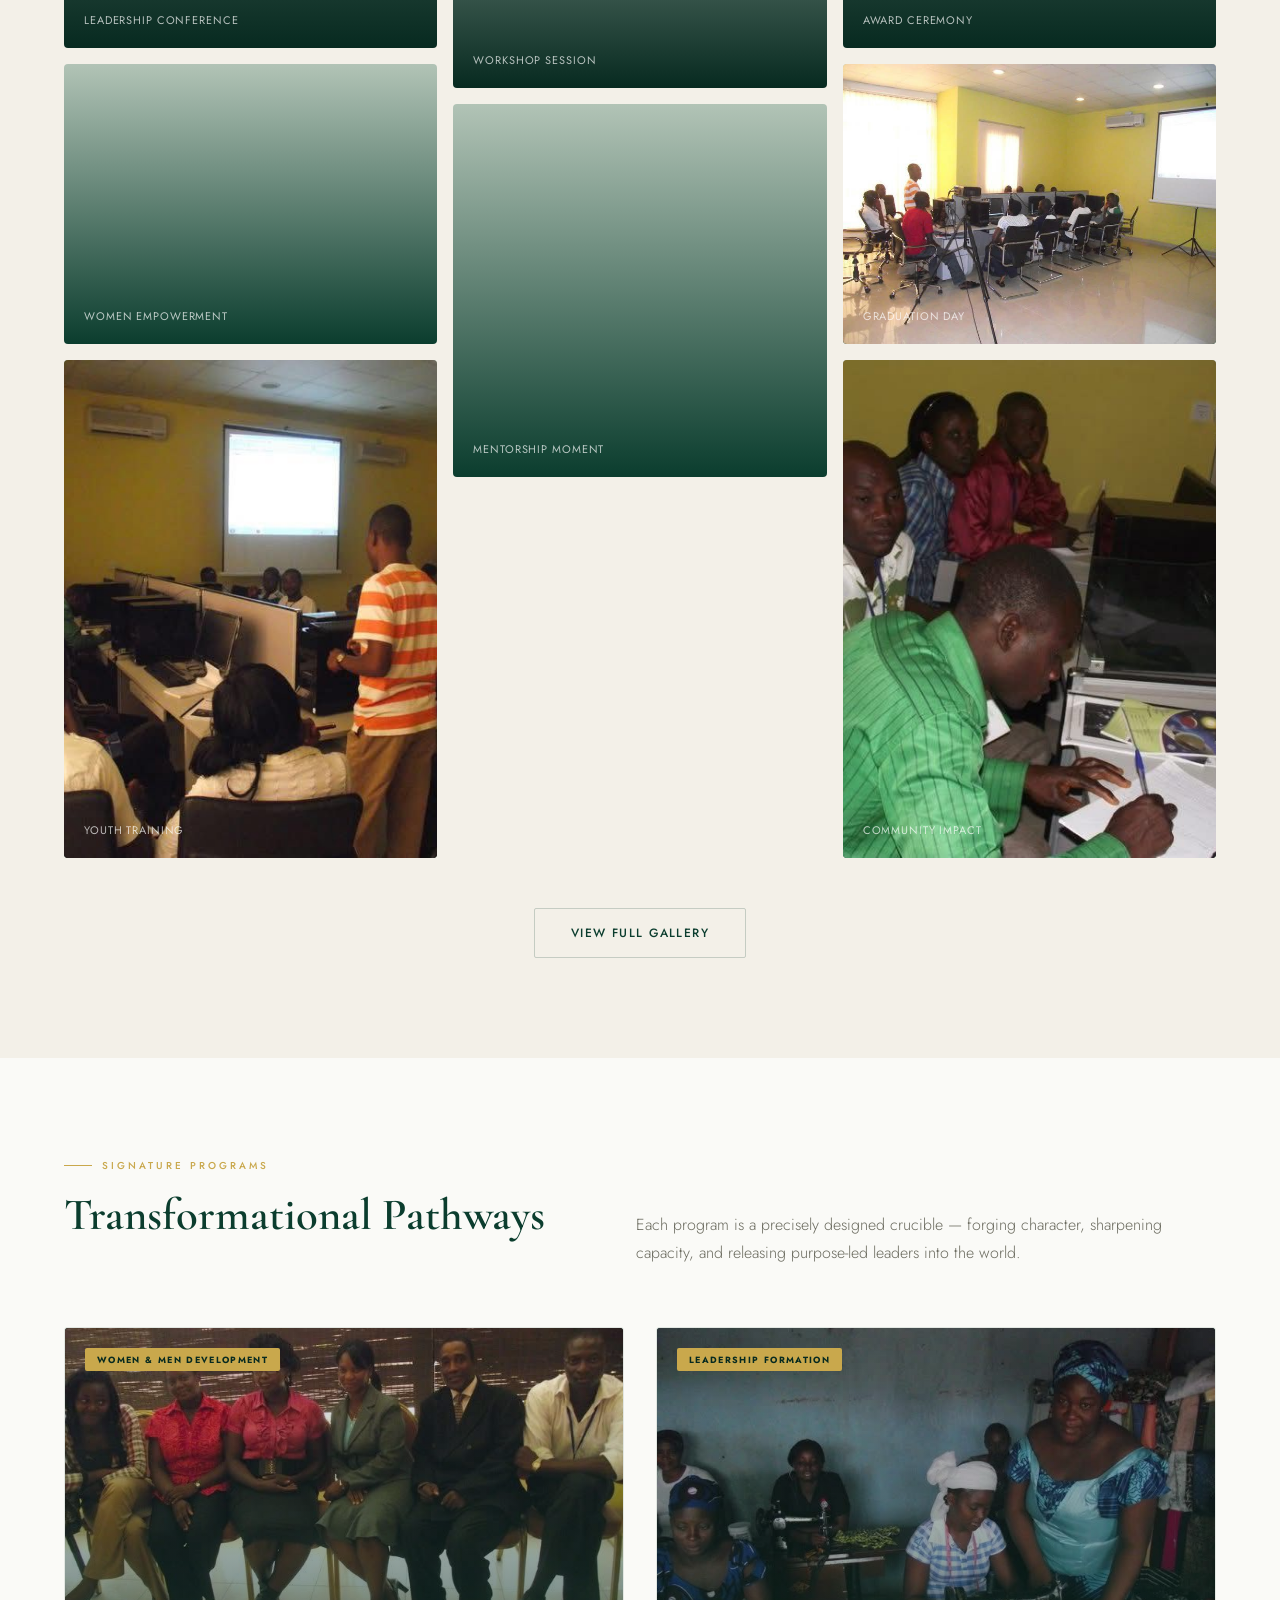
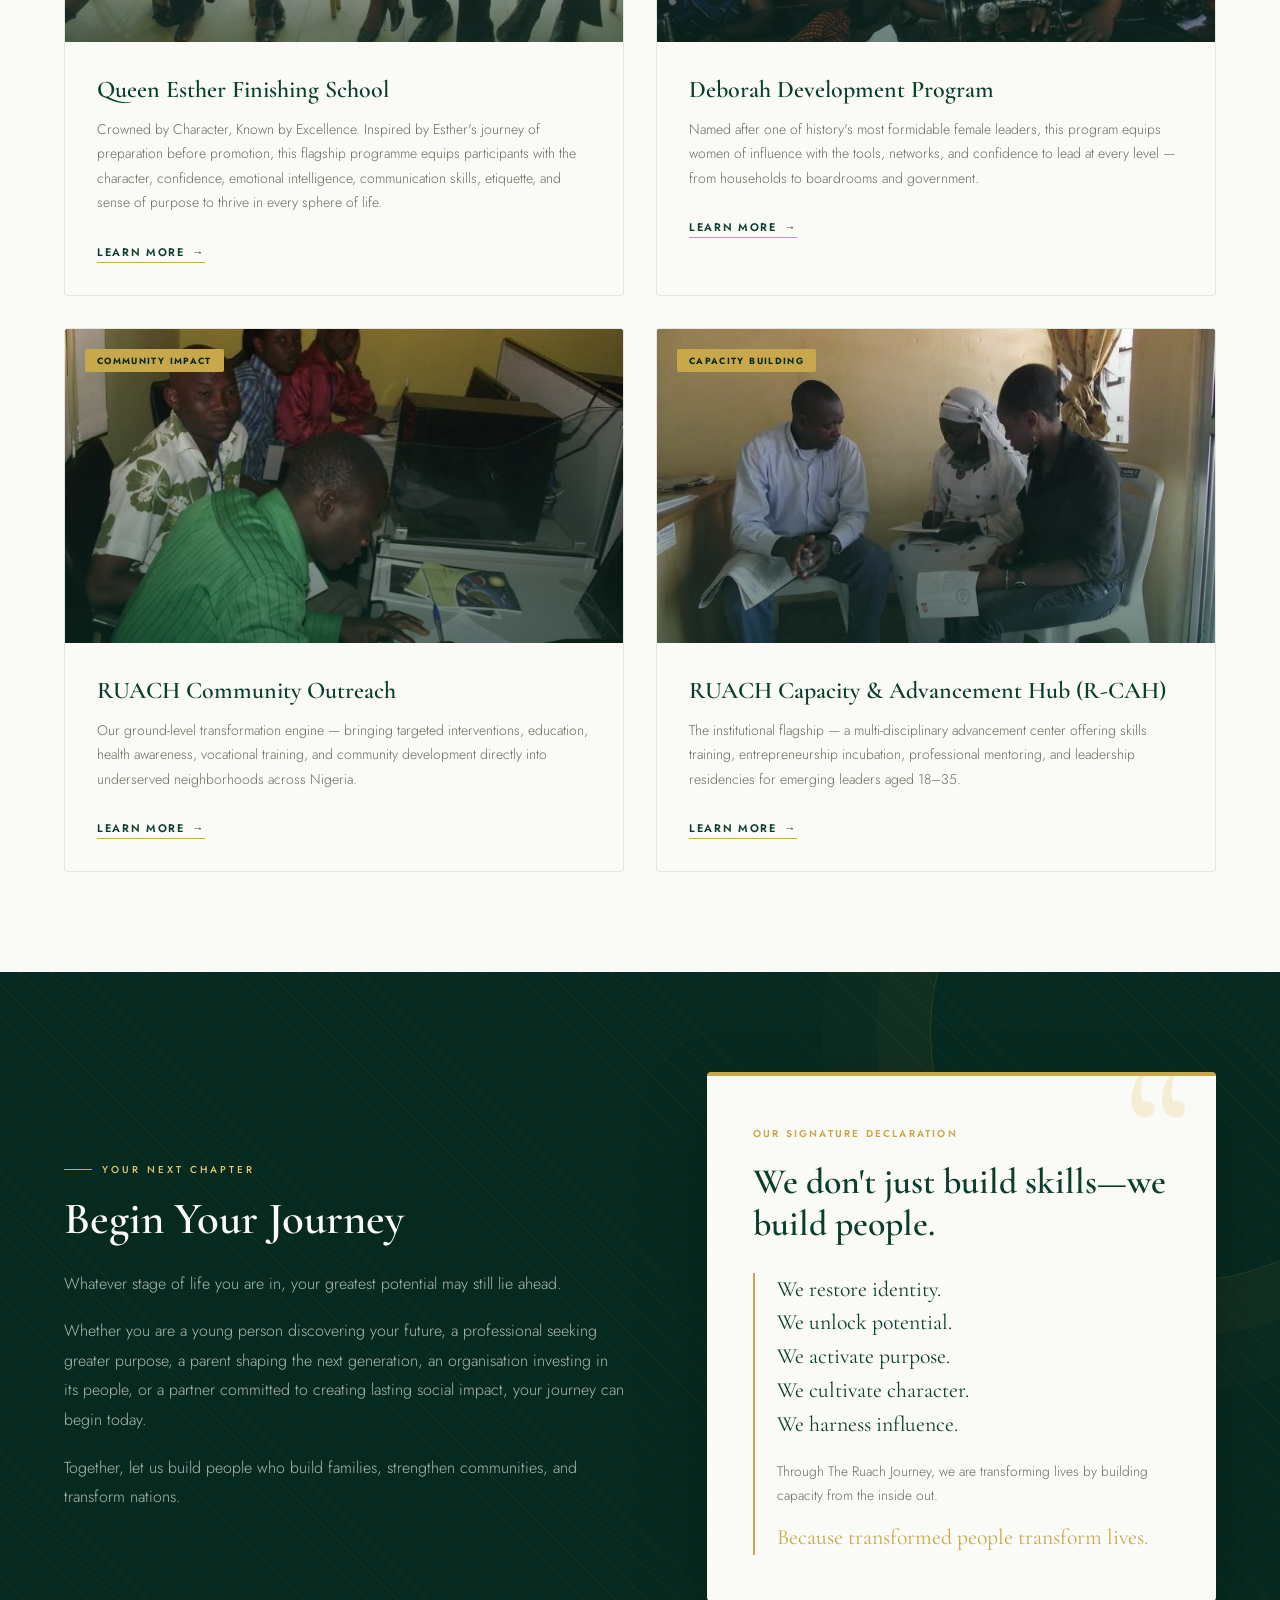
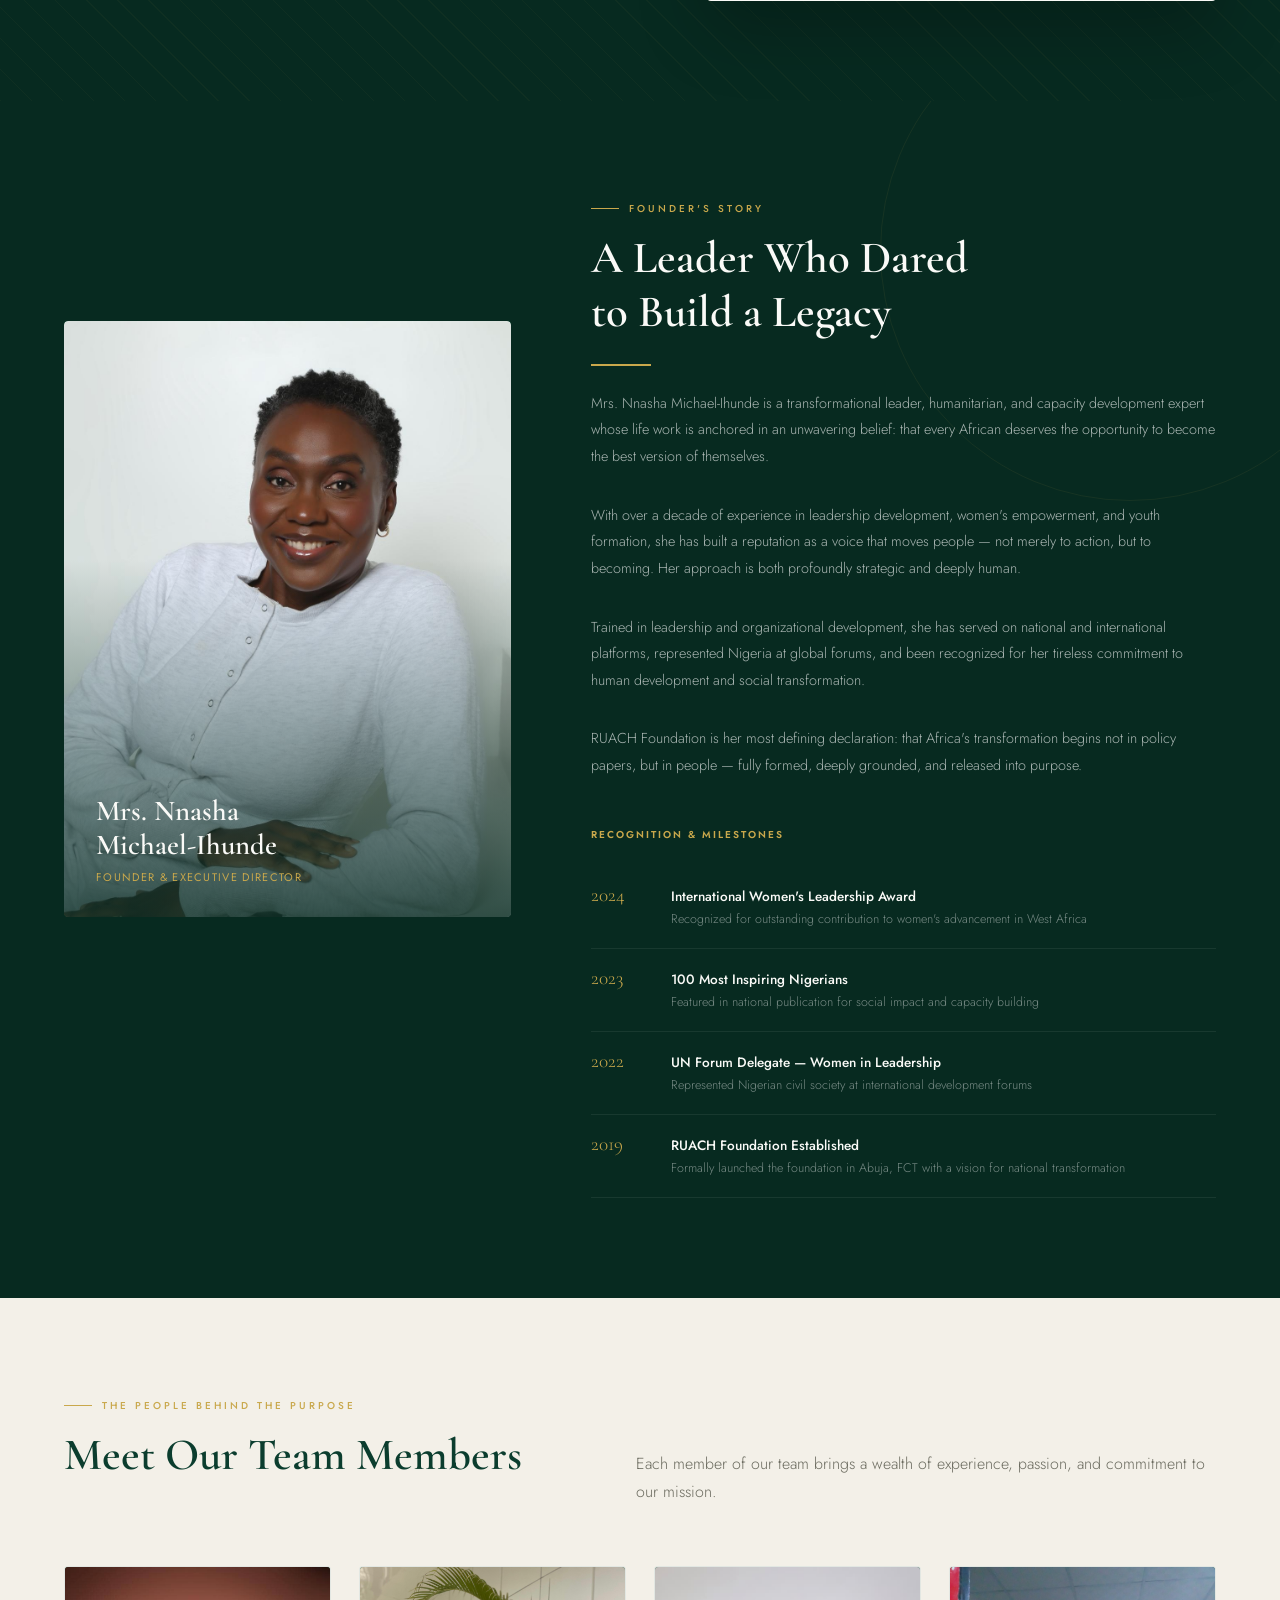
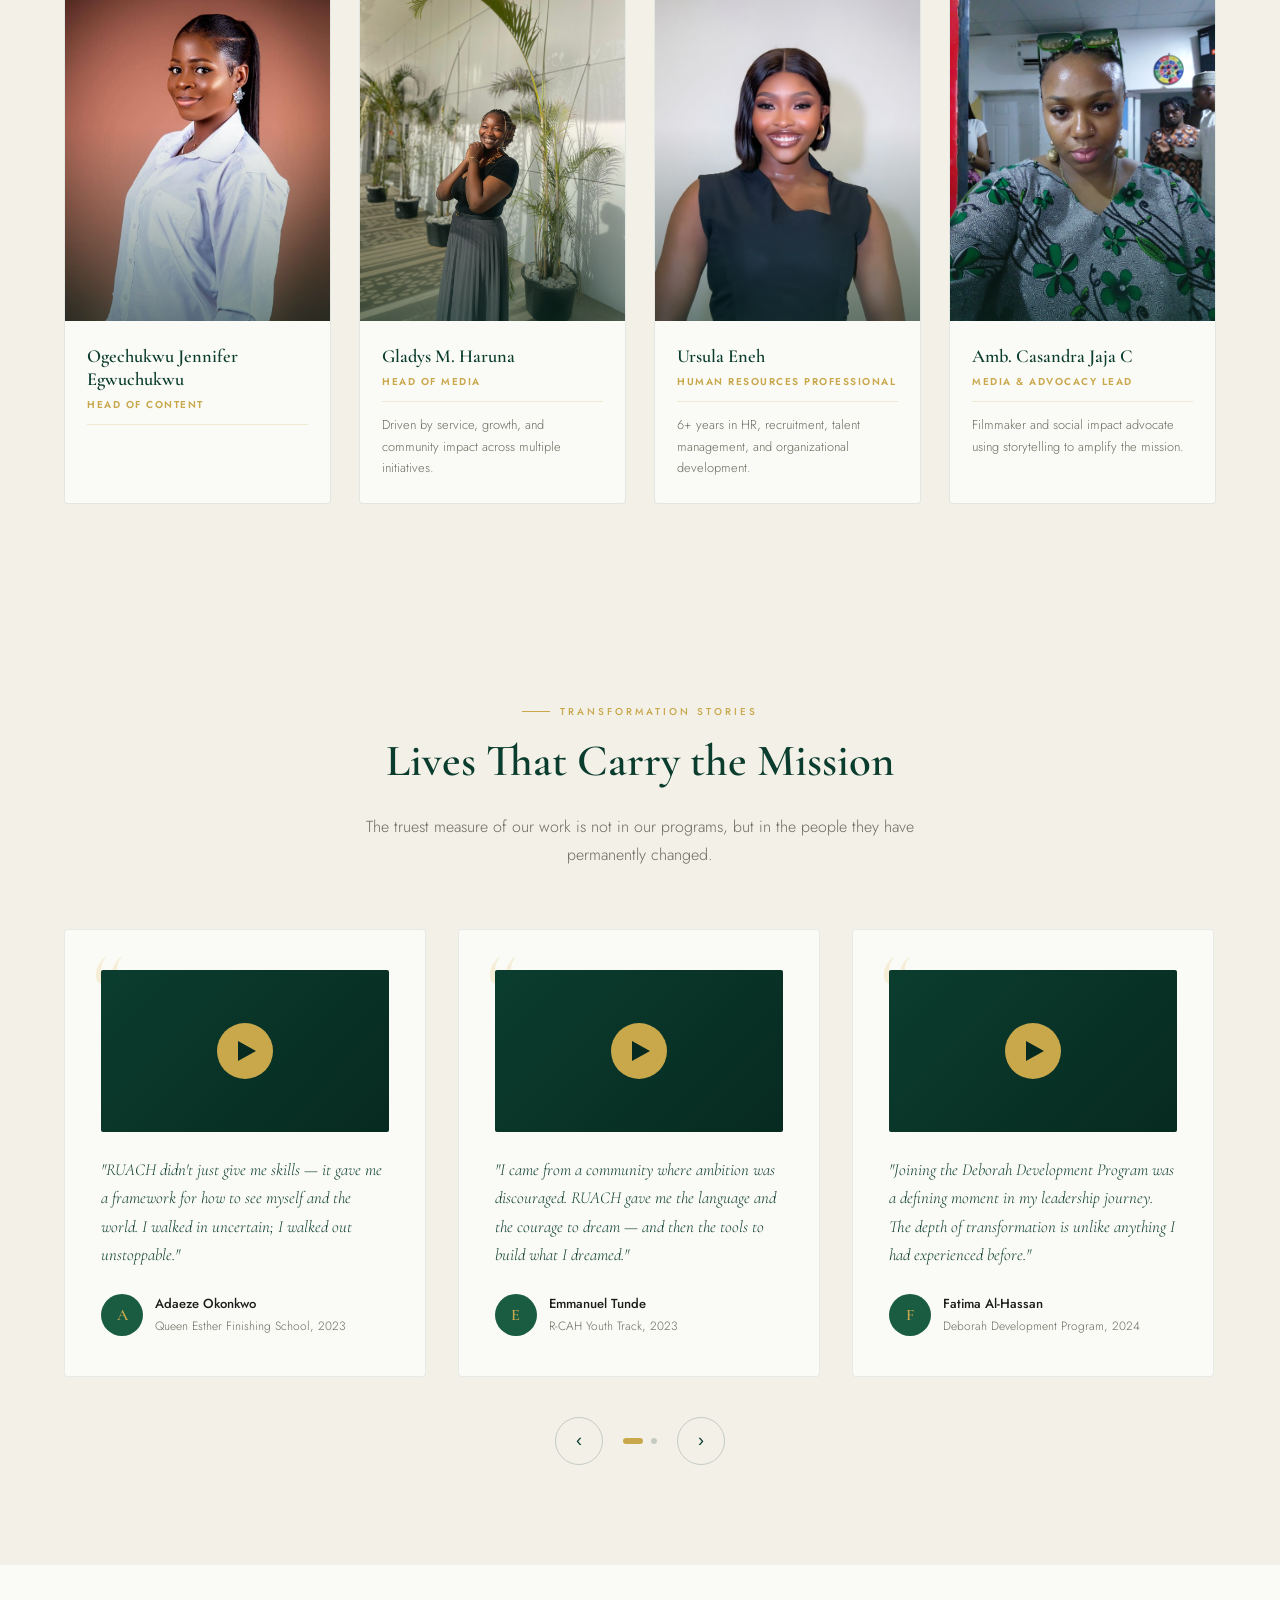
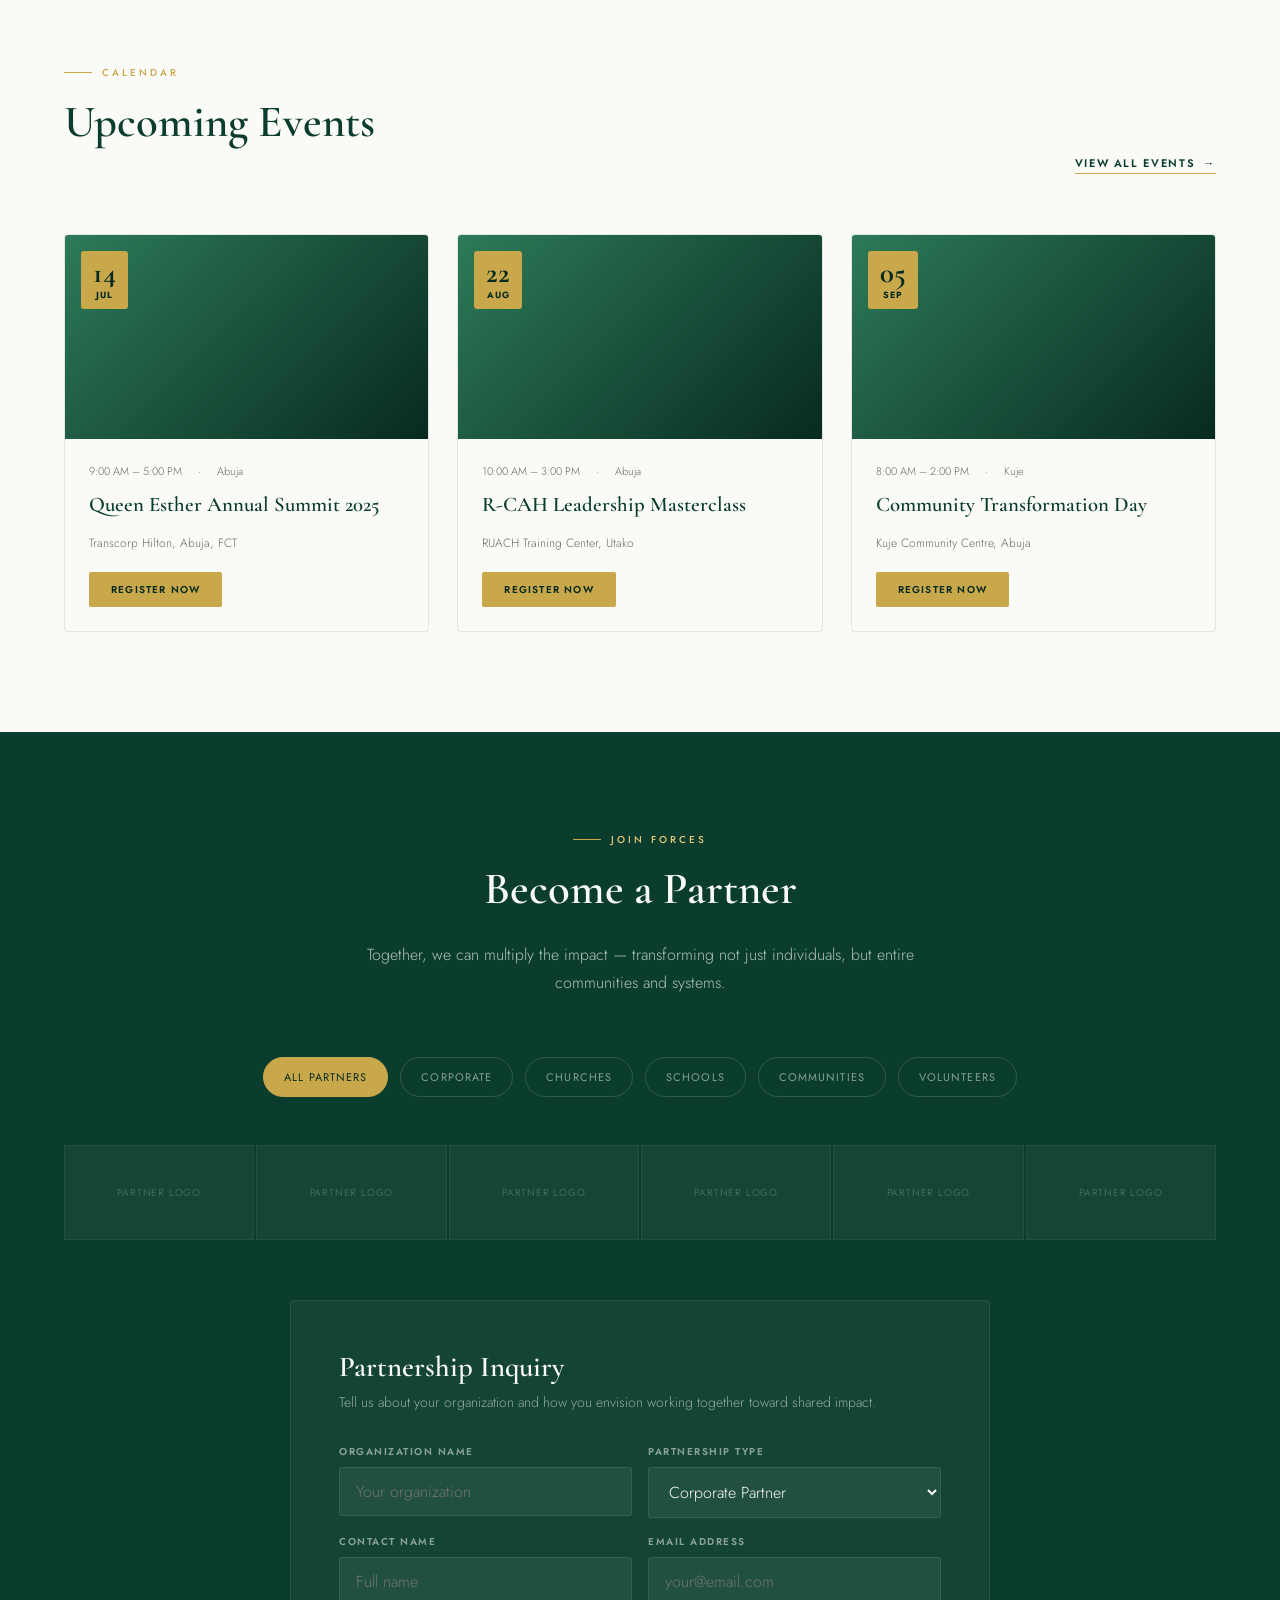
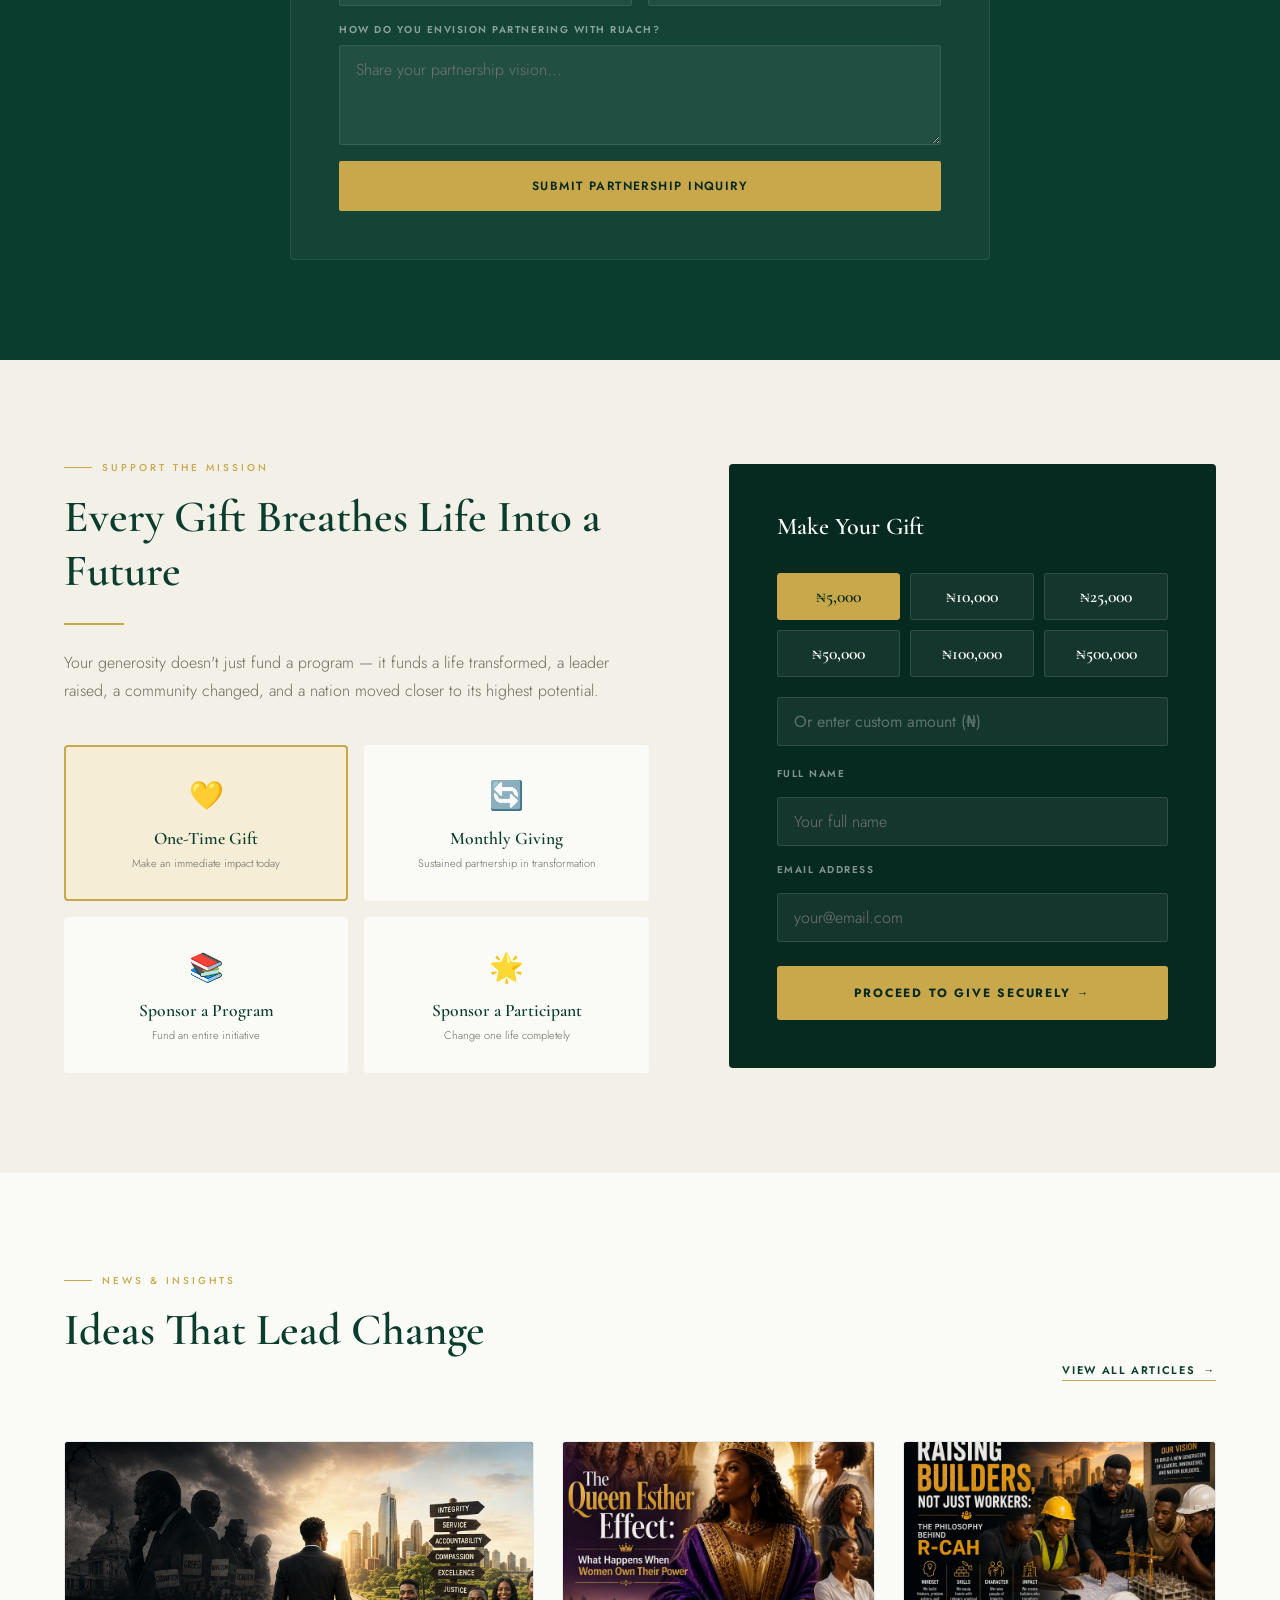
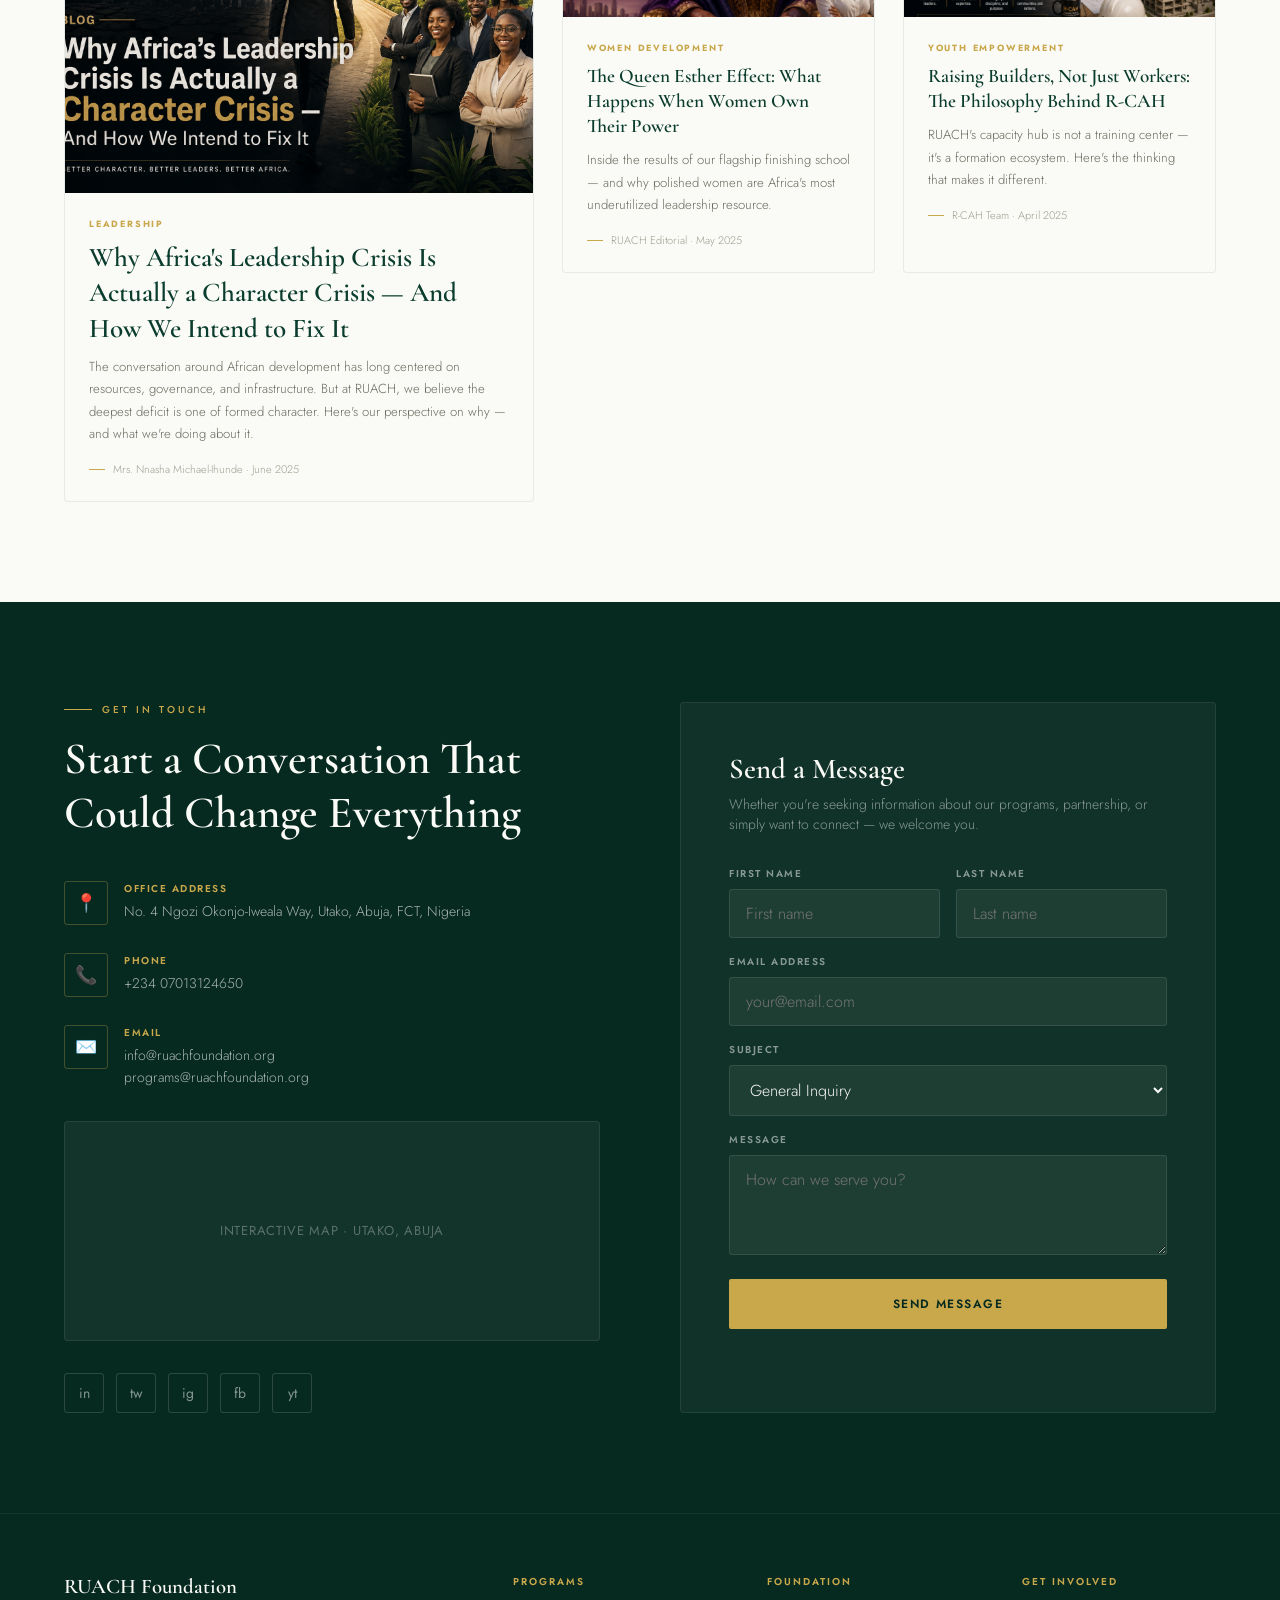
==== commit 627b73a7: "Connect frontend to live backend" ====
--- a/index.html
+++ b/index.html
@@ -922,7 +922,7 @@
       <div class="about-img" id="aboutImgWrap">
         <!-- ↓ UPDATE: replace src with your portrait/story image path -->
         <img class="about-portrait"
-             src="images/WhatsApp Image 2026-06-20 at 5.22.47 AM (3).jpeg"
+             src="images/WhatsApp Image 2026-06-20 at 5.22.47 AM (3).jpeg"
              alt="RUACH Foundation story — portrait image"
              loading="lazy">
         <span>Portrait / Story Image</span>
@@ -934,7 +934,7 @@
       <div class="section-eyebrow">About RUACH</div>
       <p class="ruach-meaning">"רוּחַ — Breath. Spirit. Life Force."</p>
       <div class="gold-divider"></div>
-      <p class="about-body">What if the greatest investment you ever made wasn’t in your
+      <p class="about-body">What if the greatest investment you ever made wasn't in your
 career, your business, or your education—but in yourself?
 Imagine two builders constructing identical houses.
 The first spent all his time perfecting what everyone could see. Beautiful walls. Elegant
@@ -949,7 +949,7 @@
 Many people spend years building careers, businesses, qualifications, and reputations
 while neglecting the very foundation that sustains them. Yet it is our identity, character,
 resilience, wisdom, and sense of purpose that determine whether we merely survive
-life’s challenges or rise above them.</p>
+life's challenges or rise above them.</p>
       <p class="about-body">At Ruach Foundation for Capacity Building, we believe lasting transformation begins
 within.
 Before people can change their circumstances, they must first be transformed in their
@@ -1043,7 +1043,7 @@
       <div class="framework-letter">H</div>
       <div class="framework-icon">👑</div>
       <div class="framework-word">Harness Influence</div>
-      <p class="framework-desc">Influence is one of life’s greatest responsibilities.
+      <p class="framework-desc">Influence is one of life's greatest responsibilities.
 We prepare individuals to use their gifts, knowledge, and character to strengthen
 families, inspire organisations, serve communities, and leave a legacy that extends
 beyond their own generation.</p>
@@ -1068,7 +1068,15 @@
 
     When both src attributes are empty ("") the gradient background placeholder shows.
     The label text at the bottom always remains visible.
-  ═══════════════════════════════════════════════════════════════════
+
+    ═══════════════════════════════════════════════════════════════════
+    ⚡ LIVE DATA NOTICE:
+    This grid (id="galleryGrid") is automatically repopulated at page load by
+    js/api.js with images uploaded through the admin panel at /admin/gallery.html.
+    The 9 items below remain as a fallback and are only shown if the backend
+    returns zero images or if the API call fails — nothing else about this
+    markup was changed.
+    ═══════════════════════════════════════════════════════════════════
 -->
 <section id="gallery">
   <div class="gallery-header">
@@ -1084,13 +1092,13 @@
 
   </div>
   
-  <div class="masonry">
+  <div class="masonry" id="galleryGrid">
 
     <!-- Gallery Item 1 — Leadership Conference -->
     <div class="masonry-item">
       <div class="img-ph">
         <!-- ↓ UPDATE: replace src with your image path -->
-        <img class="gallery-img" src="images/WhatsApp Image 2026-06-20 at 5.22.46 AM (1).jpeg" alt="Leadership Conference" loading="lazy">
+        <img class="gallery-img" src="images/WhatsApp Image 2026-06-20 at 5.22.46 AM (1).jpeg" alt="Leadership Conference" loading="lazy">
         <!-- VIDEO ALTERNATIVE (use instead of img if this item is a video clip):
         <video class="gallery-video" src="" muted loop playsinline></video>
         <span class="video-badge"></span>
@@ -1103,7 +1111,7 @@
     <div class="masonry-item">
       <div class="img-ph">
         <!-- ↓ UPDATE: replace src with your image path -->
-        <img class="gallery-img" src="images/WhatsApp Image 2026-06-20 at 5.22.47 AM (4).jpeg" alt="Women Empowerment" loading="lazy">
+        <img class="gallery-img" src="images/WhatsApp Image 2026-06-20 at 5.22.47 AM (4).jpeg" alt="Women Empowerment" loading="lazy">
         <span class="masonry-label">Women Empowerment</span>
       </div>
     </div>
@@ -1130,7 +1138,7 @@
     <div class="masonry-item">
       <div class="img-ph">
         <!-- ↓ UPDATE: replace src with your image path -->
-        <img class="gallery-img" src="images/WhatsApp Image 2026-06-20 at 5.22.47 AM (3).jpeg" alt="Workshop Session" loading="lazy">
+        <img class="gallery-img" src="images/WhatsApp Image 2026-06-20 at 5.22.47 AM (3).jpeg" alt="Workshop Session" loading="lazy">
         <span class="masonry-label">Workshop Session</span>
       </div>
     </div>
@@ -1139,7 +1147,7 @@
     <div class="masonry-item">
       <div class="img-ph">
         <!-- ↓ UPDATE: replace src with your image path -->
-        <img class="gallery-img" src="images/WhatsApp Image 2026-06-20 at 5.22.47 AM (4).jpeg" alt="Mentorship Moment" loading="lazy">
+        <img class="gallery-img" src="images/WhatsApp Image 2026-06-20 at 5.22.47 AM (4).jpeg" alt="Mentorship Moment" loading="lazy">
         <span class="masonry-label">Mentorship Moment</span>
       </div>
     </div>
@@ -1148,7 +1156,7 @@
     <div class="masonry-item">
       <div class="img-ph">
         <!-- ↓ UPDATE: replace src with your image path -->
-        <img class="gallery-img" src="images/WhatsApp Image 2026-06-20 at 5.22.47 AM.jpeg" alt="Award Ceremony" loading="lazy">
+        <img class="gallery-img" src="images/WhatsApp Image 2026-06-20 at 5.22.47 AM.jpeg" alt="Award Ceremony" loading="lazy">
         <span class="masonry-label">Award Ceremony</span>
       </div>
     </div>
@@ -1285,7 +1293,7 @@
     </div>
     <aside class="journey-declaration" aria-labelledby="declaration-title">
       <div class="declaration-label">Our Signature Declaration</div>
-      <h3 class="declaration-title" id="declaration-title">We don’t just build skills—we build people.</h3>
+      <h3 class="declaration-title" id="declaration-title">We don't just build skills—we build people.</h3>
       <div class="declaration-lines">
         <span>We restore identity.</span>
         <span>We unlock potential.</span>
@@ -1611,6 +1619,16 @@
 </section>
 
 <!-- EVENTS -->
+<!--
+  ═══════════════════════════════════════════════════════════════════
+  ⚡ LIVE DATA NOTICE:
+  This grid (id="eventsGrid") is automatically repopulated at page load by
+  js/api.js with published events from the admin panel at /admin/events.html,
+  including a working "Register Now" button wired to the backend. The 3
+  items below remain as a fallback and are only shown if the backend
+  returns zero events or if the API call fails.
+  ═══════════════════════════════════════════════════════════════════
+-->
 <section id="events">
   <div style="display:flex;justify-content:space-between;align-items:flex-end;flex-wrap:wrap;gap:20px">
     <div>
@@ -1632,7 +1650,7 @@
       The date badge always sits above the image on the top-left.
     ═══════════════════════════════════════════════════════════════════
   -->
-  <div class="events-grid">
+  <div class="events-grid" id="eventsGrid">
 
     <!-- Event 1 — Queen Esther Annual Summit -->
     <div class="event-card">
@@ -1786,16 +1804,17 @@
   <div class="partner-form-wrap">
     <h3 class="partner-form-title">Partnership Inquiry</h3>
     <p class="partner-form-sub">Tell us about your organization and how you envision working together toward shared impact.</p>
+    <div id="partnerFormAlert"></div>
     <div class="form-grid">
-      <div class="form-field"><label>Organization Name</label><input type="text" placeholder="Your organization"></div>
+      <div class="form-field"><label>Organization Name</label><input type="text" id="partnerOrgName" placeholder="Your organization"></div>
       <div class="form-field"><label>Partnership Type</label>
-        <select><option>Corporate Partner</option><option>Church Partner</option><option>School Partner</option><option>Community Organization</option><option>Individual Volunteer</option></select>
-      </div>
-      <div class="form-field"><label>Contact Name</label><input type="text" placeholder="Full name"></div>
-      <div class="form-field"><label>Email Address</label><input type="email" placeholder="your@email.com"></div>
-      <div class="form-field form-full"><label>How do you envision partnering with RUACH?</label><textarea placeholder="Share your partnership vision..."></textarea></div>
-    </div>
-    <button class="btn-primary" style="width:100%;text-align:center;border:none">Submit Partnership Inquiry</button>
+        <select id="partnerType"><option>Corporate Partner</option><option>Church Partner</option><option>School Partner</option><option>Community Organization</option><option>Individual Volunteer</option></select>
+      </div>
+      <div class="form-field"><label>Contact Name</label><input type="text" id="partnerContactName" placeholder="Full name"></div>
+      <div class="form-field"><label>Email Address</label><input type="email" id="partnerEmail" placeholder="your@email.com"></div>
+      <div class="form-field form-full"><label>How do you envision partnering with RUACH?</label><textarea id="partnerMessage" placeholder="Share your partnership vision..."></textarea></div>
+    </div>
+    <button class="btn-primary" style="width:100%;text-align:center;border:none" id="partnerSubmitBtn">Submit Partnership Inquiry</button>
   </div>
 </section>
 
@@ -1855,13 +1874,22 @@
 </section>
 
 <!-- NEWS -->
+<!--
+  ═══════════════════════════════════════════════════════════════════
+  ⚡ LIVE DATA NOTICE:
+  This grid (id="newsGrid") is automatically repopulated at page load by
+  js/api.js with published blog posts from the admin panel at
+  /admin/blog.html. The 3 items below remain as a fallback and are only
+  shown if the backend returns zero posts or if the API call fails.
+  ═══════════════════════════════════════════════════════════════════
+-->
 <section id="news">
   <div style="display:flex;justify-content:space-between;align-items:flex-end;flex-wrap:wrap;gap:20px;margin-bottom:0">
     <div>
       <div class="section-eyebrow">News &amp; Insights</div>
       <h2 class="section-title">Ideas That Lead Change</h2>
     </div>
-    <a class="btn-text" href="#">View All Articles</a>
+    <a class="btn-text" href="blog.html">View All Articles</a>
   </div>
   <!--
     ═══════════════════════════════════════════════════════════════════
@@ -1877,7 +1905,7 @@
     ═══════════════════════════════════════════════════════════════════
   -->
 
-  <div class="news-grid">
+  <div class="news-grid" id="newsGrid">
 
     <!-- News Article 1 — Featured -->
     <div class="news-card news-featured">
@@ -2004,16 +2032,17 @@
     <div class="contact-form-wrap">
       <h3 class="contact-form-title">Send a Message</h3>
       <p class="contact-form-sub">Whether you're seeking information about our programs, partnership, or simply want to connect — we welcome you.</p>
+      <div id="contactFormAlert"></div>
       <div class="form-grid">
-        <div class="form-field"><label>First Name</label><input type="text" placeholder="First name"></div>
-        <div class="form-field"><label>Last Name</label><input type="text" placeholder="Last name"></div>
-        <div class="form-field form-full"><label>Email Address</label><input type="email" placeholder="your@email.com"></div>
+        <div class="form-field"><label>First Name</label><input type="text" id="contactFirstName" placeholder="First name"></div>
+        <div class="form-field"><label>Last Name</label><input type="text" id="contactLastName" placeholder="Last name"></div>
+        <div class="form-field form-full"><label>Email Address</label><input type="email" id="contactEmail" placeholder="your@email.com"></div>
         <div class="form-field form-full"><label>Subject</label>
-          <select><option>General Inquiry</option><option>Program Information</option><option>Partnership</option><option>Media &amp; Press</option><option>Volunteer</option><option>Other</option></select>
+          <select id="contactSubject"><option>General Inquiry</option><option>Program Information</option><option>Partnership</option><option>Media &amp; Press</option><option>Volunteer</option><option>Other</option></select>
         </div>
-        <div class="form-field form-full"><label>Message</label><textarea placeholder="How can we serve you?"></textarea></div>
-      </div>
-      <button class="btn-primary" style="width:100%;text-align:center;border:none;margin-top:8px">Send Message</button>
+        <div class="form-field form-full"><label>Message</label><textarea id="contactMessage" placeholder="How can we serve you?"></textarea></div>
+      </div>
+      <button class="btn-primary" style="width:100%;text-align:center;border:none;margin-top:8px" id="contactSubmitBtn">Send Message</button>
     </div>
   </div>
 </section>
@@ -2381,5 +2410,15 @@
   }
 });
 </script>
+
+<!-- ═══════════════════════════════════════════════════════════════════
+     BACKEND CONNECTION — only new line added to this file.
+     Loads js/api.js which fetches live Gallery/Blog/Events data from the
+     backend and populates #galleryGrid, #newsGrid, #eventsGrid in place.
+     If the backend has no data yet (or is unreachable), the original
+     hardcoded content above stays exactly as-is. No other markup,
+     styling, or behavior on this page was changed.
+     ═══════════════════════════════════════════════════════════════════ -->
+<script src="js/api.js" defer></script>
 </body>
-</html>+</html>
